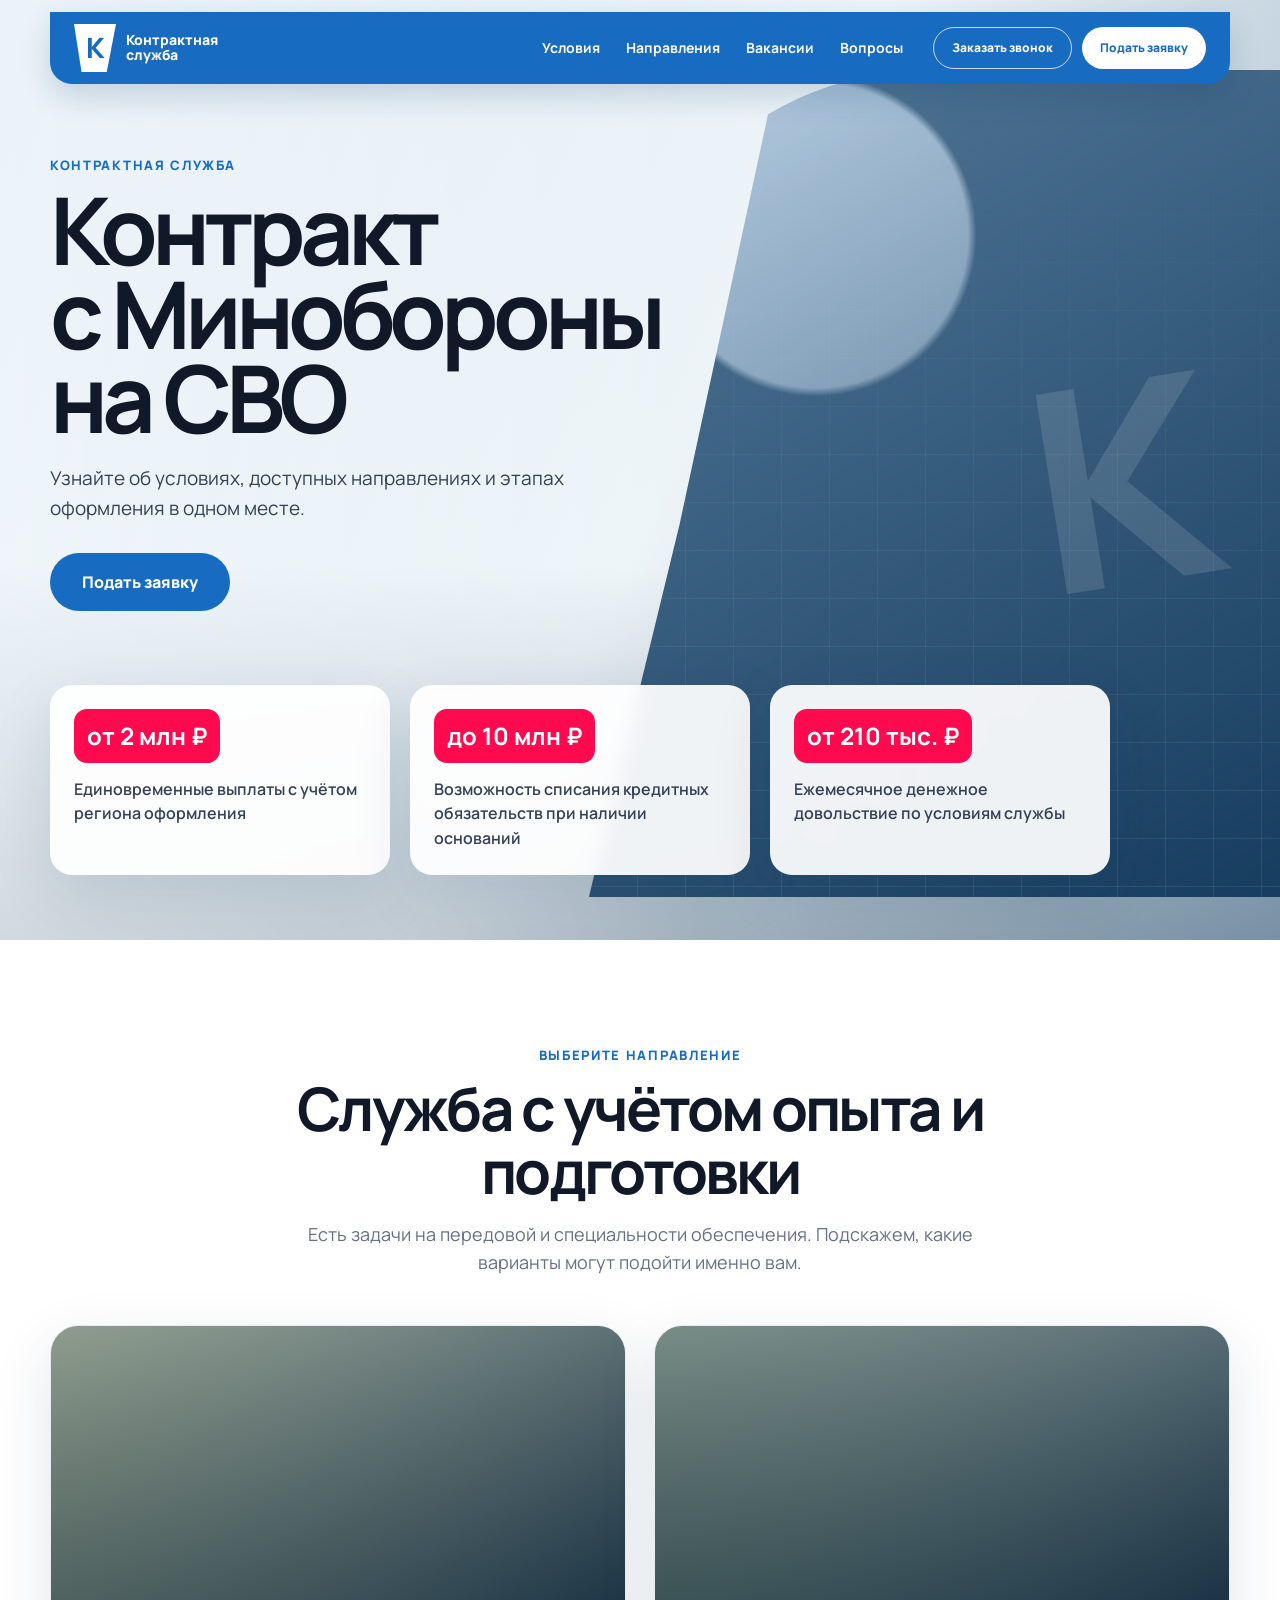
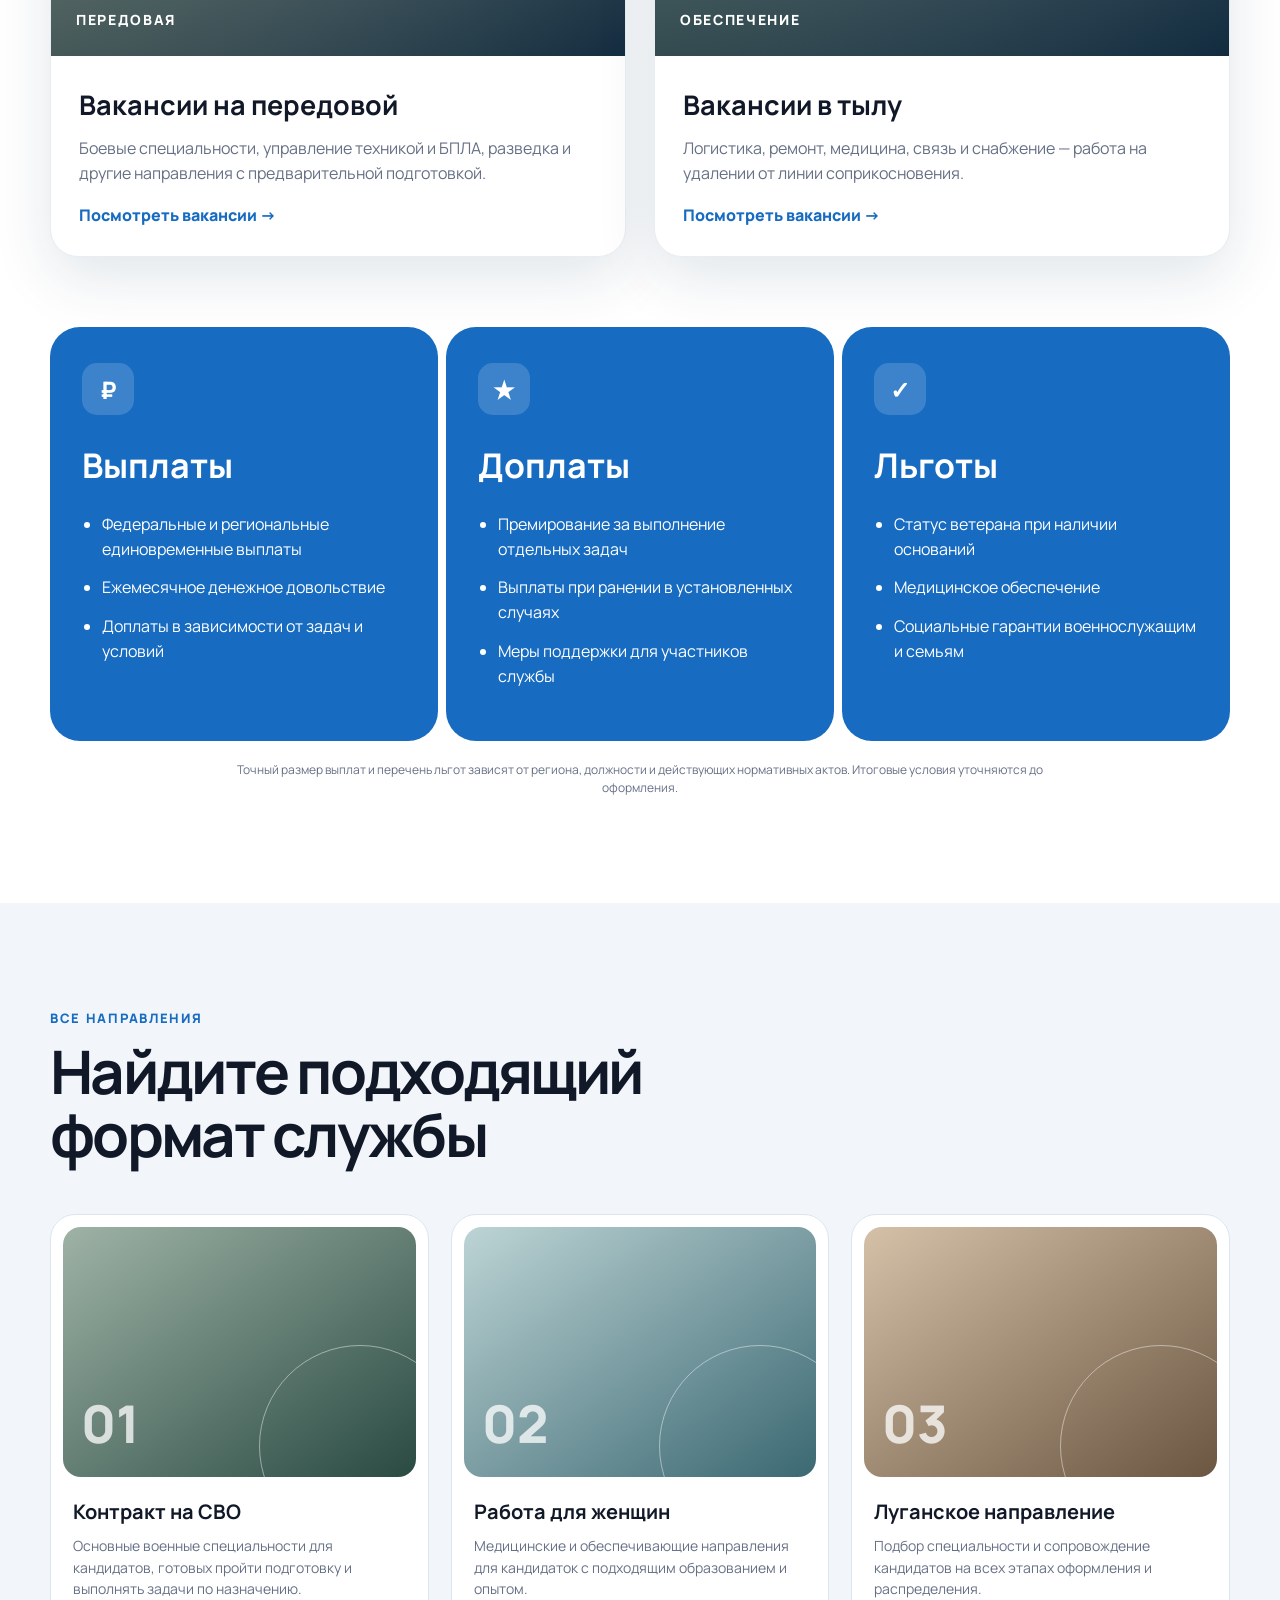
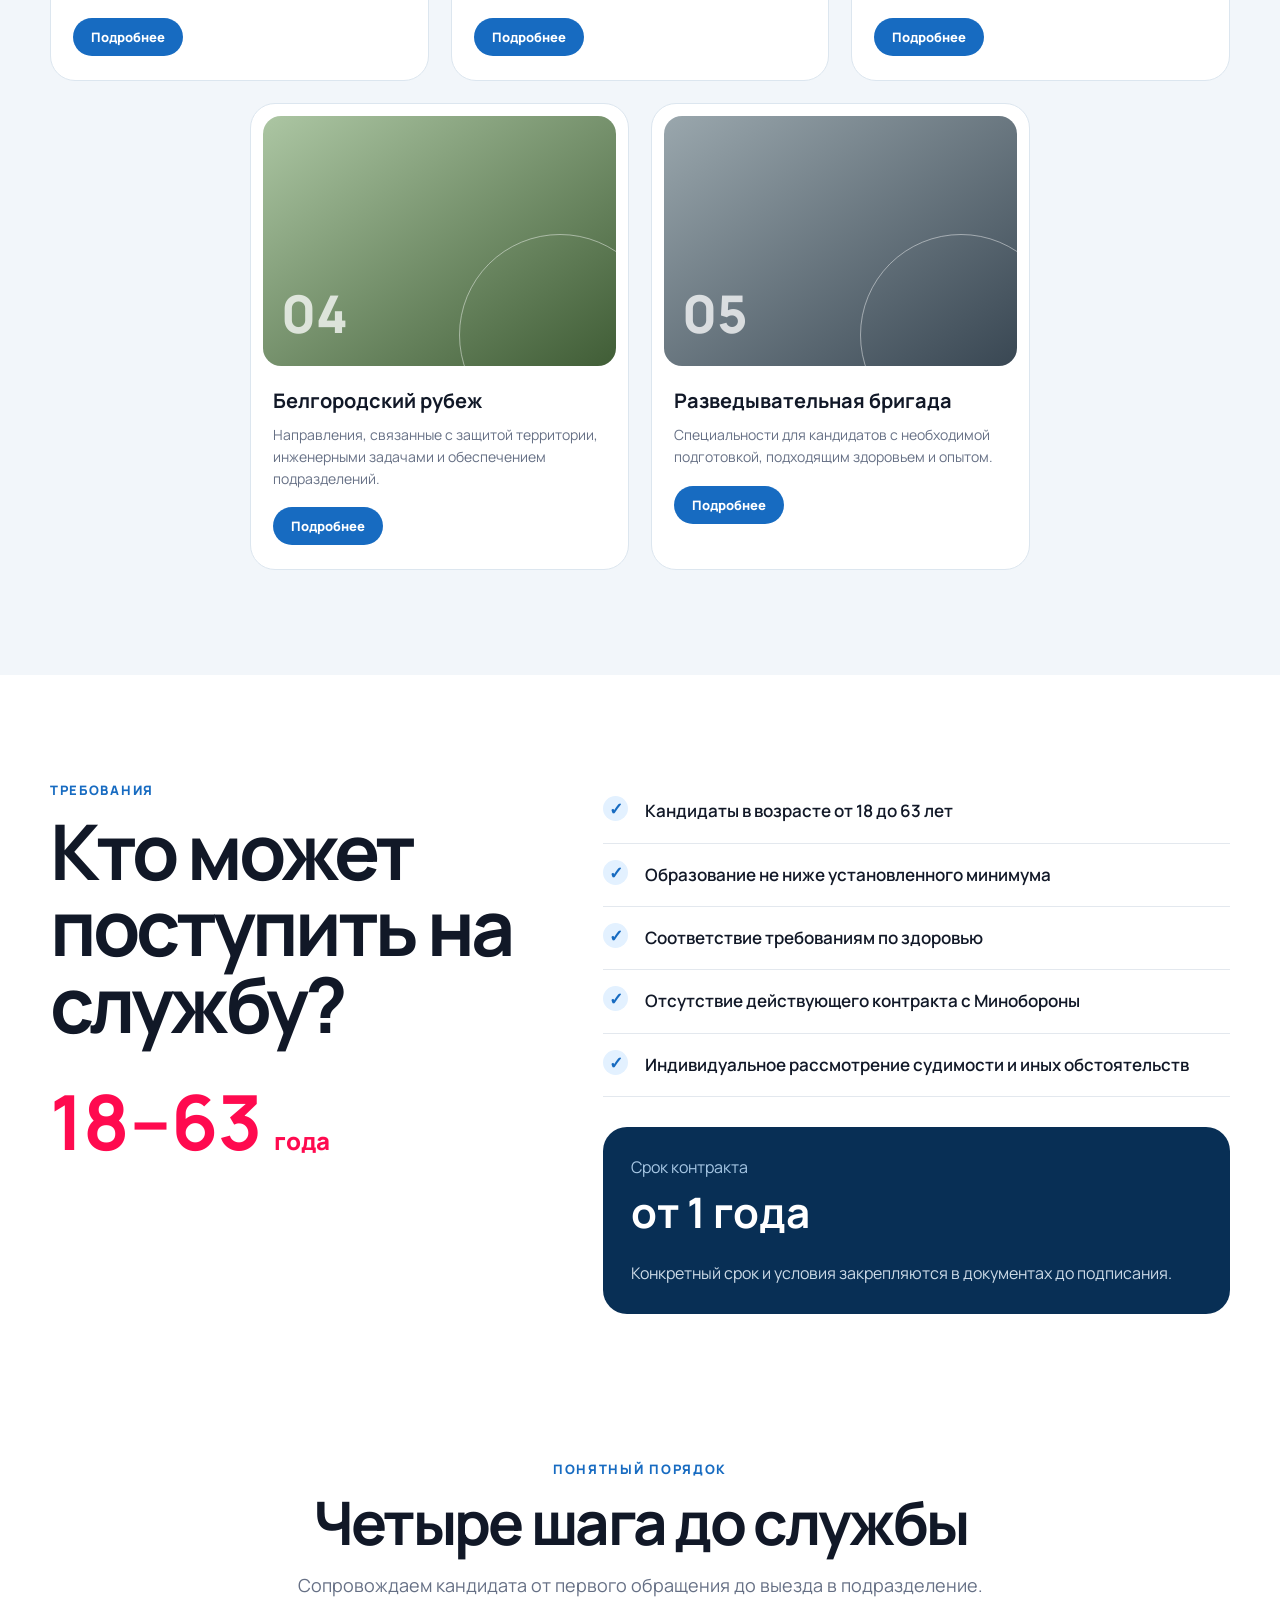
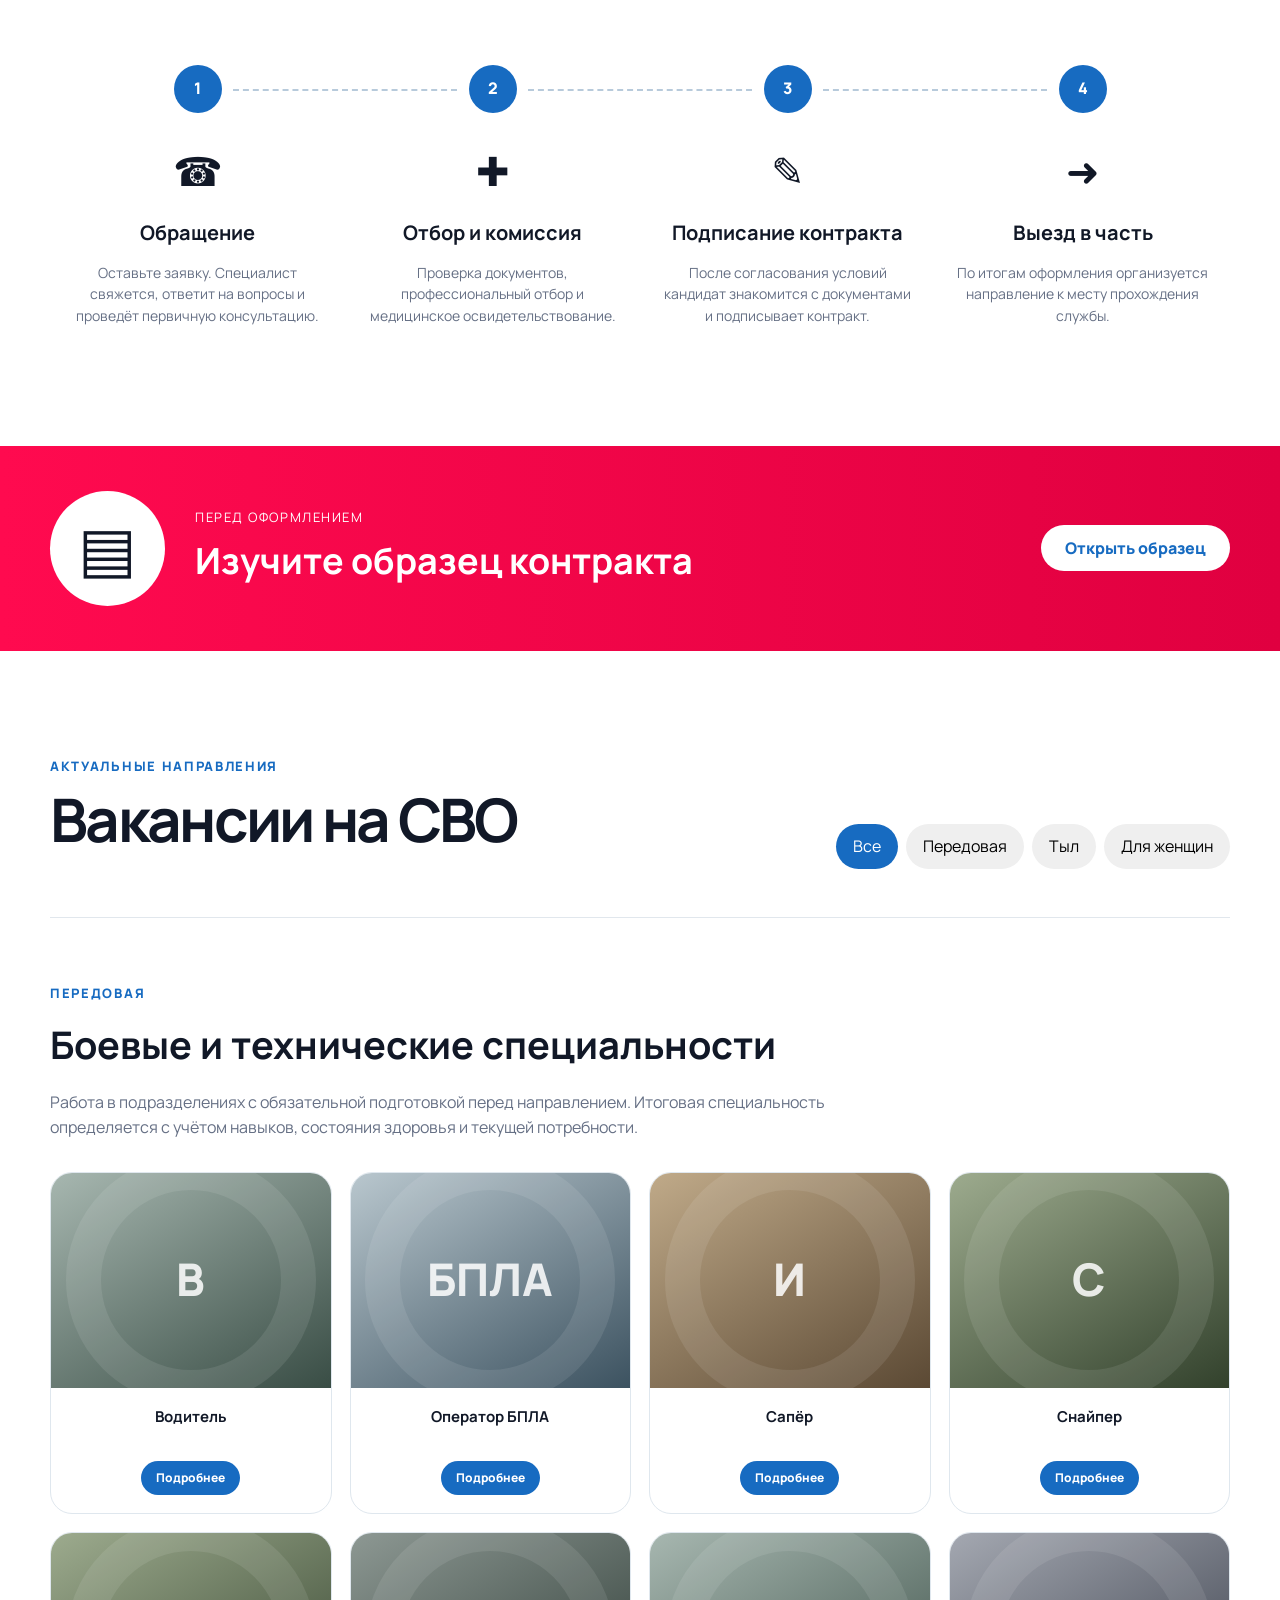
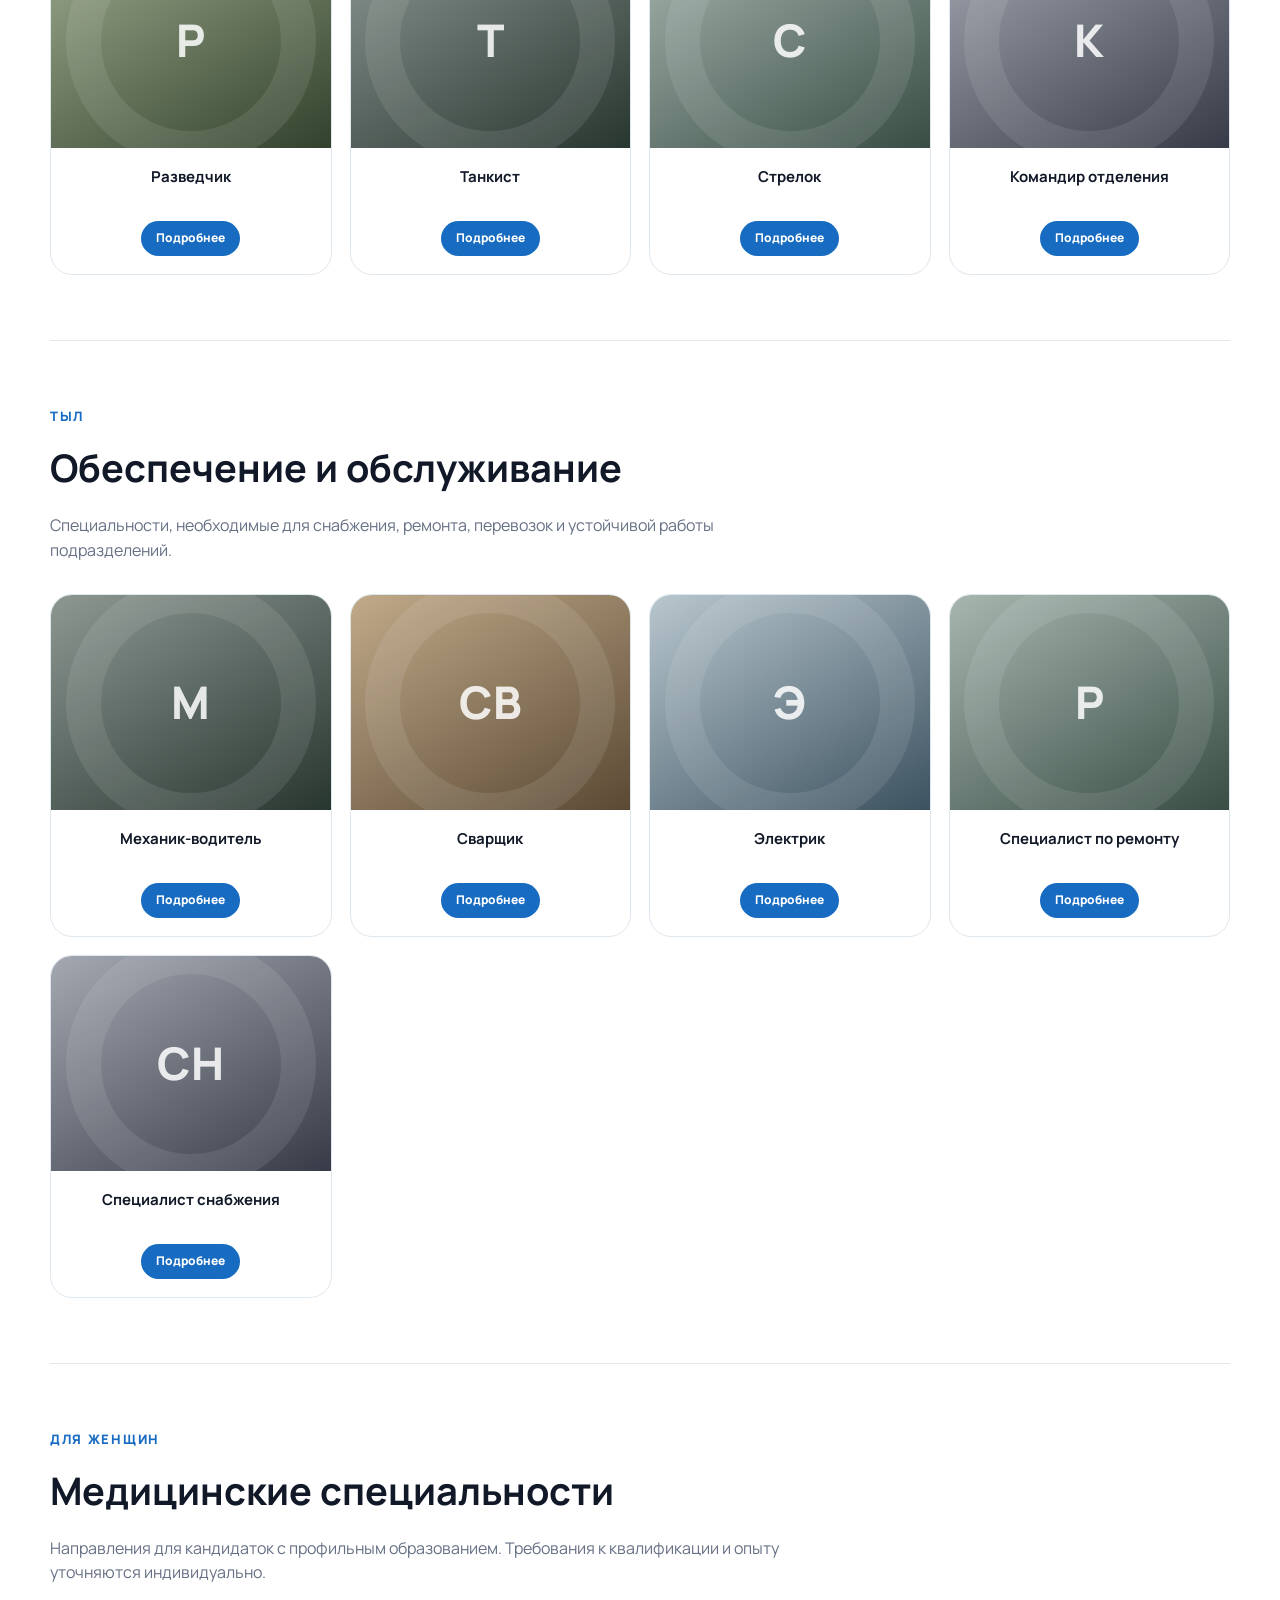
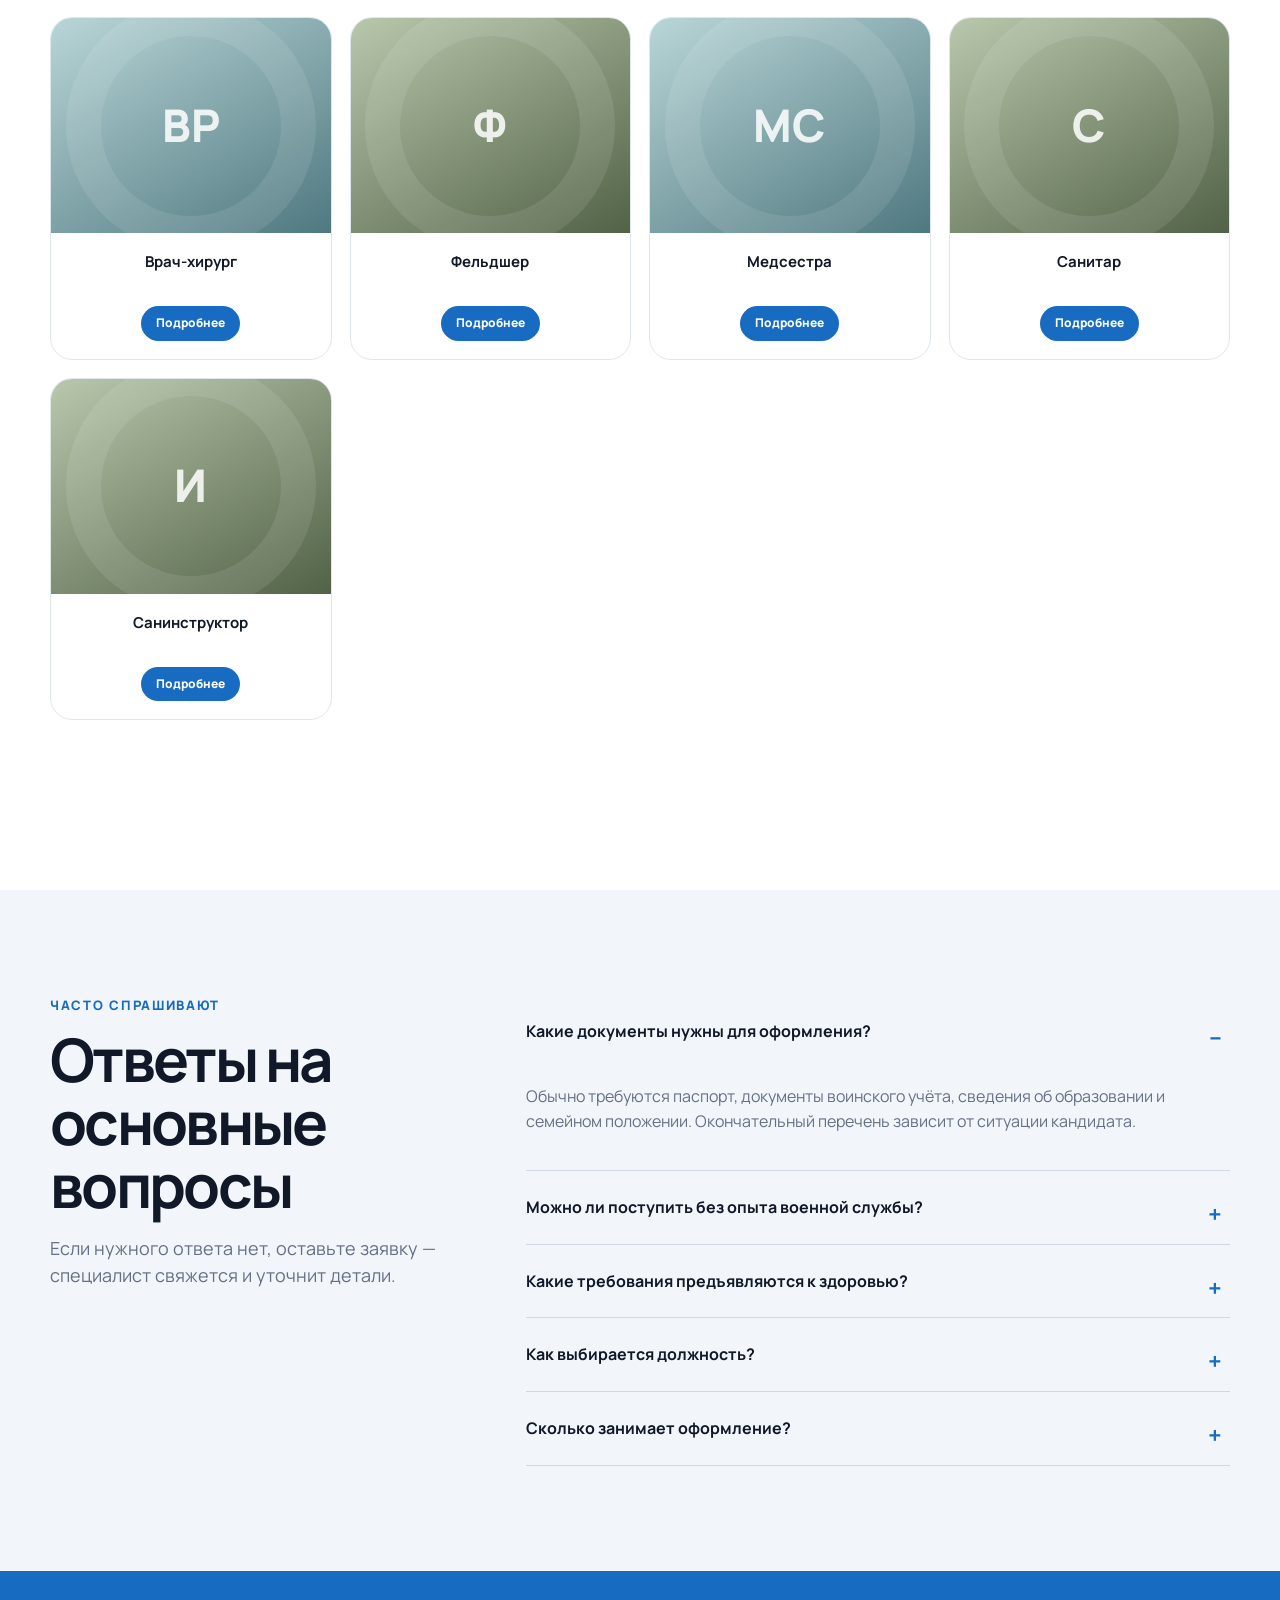
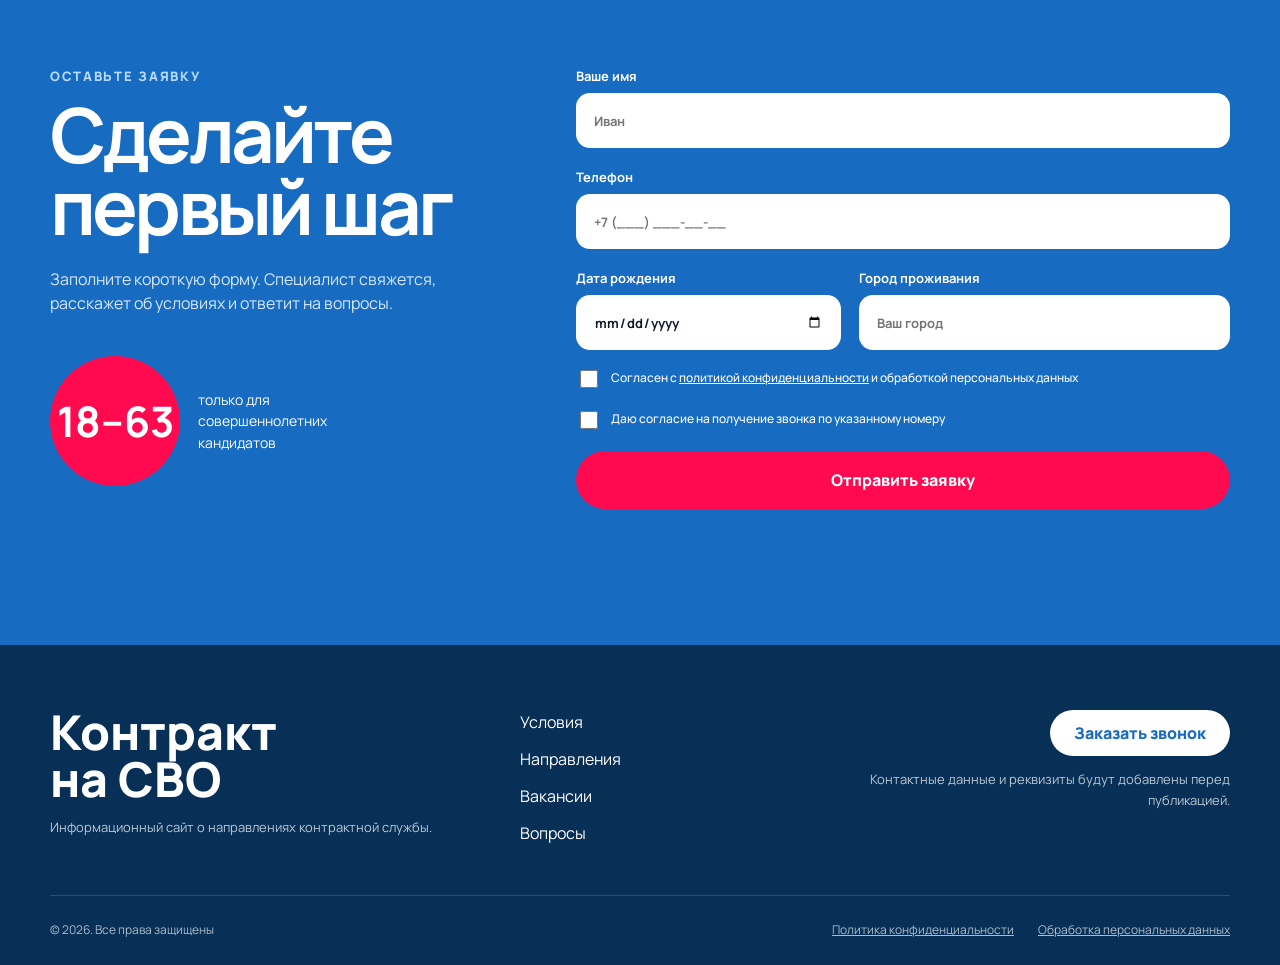
==== index.html @ 7dbfa714 "feat: build responsive contract service landing page" ====
<!doctype html>
<html lang="ru">
<head>
  <meta charset="UTF-8">
  <meta name="viewport" content="width=device-width, initial-scale=1.0">
  <meta name="description" content="Информация о контрактной службе: направления, вакансии, требования и порядок оформления.">
  <meta name="theme-color" content="#1668bd">
  <title>Контрактная служба — условия и вакансии</title>
  <link rel="stylesheet" href="assets/css/styles.css">
  <script src="assets/js/app.js" defer></script>
</head>
<body>
  <a class="skip-link" href="#main">Перейти к содержанию</a>

  <header class="site-header" id="top">
    <div class="container header-shell">
      <a class="brand" href="#top" aria-label="На главную">
        <span class="brand-mark">К</span>
        <span class="brand-name">Контрактная<br>служба</span>
      </a>

      <button class="menu-toggle" type="button" aria-label="Открыть меню" aria-expanded="false" aria-controls="main-nav">
        <span></span><span></span><span></span>
      </button>

      <nav class="main-nav" id="main-nav" aria-label="Основная навигация">
        <a href="#terms">Условия</a>
        <a href="#directions">Направления</a>
        <a href="#vacancies">Вакансии</a>
        <a href="#faq">Вопросы</a>
      </nav>

      <div class="header-actions">
        <button class="button button-outline" type="button" data-open-modal="callback">Заказать звонок</button>
        <a class="button button-light" href="#application">Подать заявку</a>
      </div>
    </div>
  </header>

  <main id="main">
    <section class="hero" aria-labelledby="hero-title">
      <div class="hero-art" aria-hidden="true">
        <div class="hero-grid"></div>
        <div class="hero-shield">К</div>
      </div>
      <div class="container hero-content">
        <div class="hero-copy">
          <p class="eyebrow">Контрактная служба</p>
          <h1 id="hero-title">Контракт<br>с Минобороны<br>на СВО</h1>
          <p class="hero-lead">Узнайте об условиях, доступных направлениях и этапах оформления в одном месте.</p>
          <a class="button button-primary button-large" href="#application">Подать заявку</a>
        </div>

        <div class="hero-benefits" aria-label="Основные условия">
          <article class="benefit-card">
            <strong>от 2 млн ₽</strong>
            <span>Единовременные выплаты с учётом региона оформления</span>
          </article>
          <article class="benefit-card">
            <strong>до 10 млн ₽</strong>
            <span>Возможность списания кредитных обязательств при наличии оснований</span>
          </article>
          <article class="benefit-card">
            <strong>от 210 тыс. ₽</strong>
            <span>Ежемесячное денежное довольствие по условиям службы</span>
          </article>
        </div>
      </div>
    </section>

    <section class="section intro-cards" aria-labelledby="service-title">
      <div class="container">
        <div class="section-heading centered">
          <p class="eyebrow">Выберите направление</p>
          <h2 id="service-title">Служба с учётом опыта и подготовки</h2>
          <p>Есть задачи на передовой и специальности обеспечения. Подскажем, какие варианты могут подойти именно вам.</p>
        </div>
        <div class="feature-grid">
          <article class="feature-card">
            <div class="media-placeholder media-front"><span>Передовая</span></div>
            <div class="feature-body">
              <h3>Вакансии на передовой</h3>
              <p>Боевые специальности, управление техникой и БПЛА, разведка и другие направления с предварительной подготовкой.</p>
              <a class="text-link" href="#frontline">Посмотреть вакансии <span>→</span></a>
            </div>
          </article>
          <article class="feature-card">
            <div class="media-placeholder media-rear"><span>Обеспечение</span></div>
            <div class="feature-body">
              <h3>Вакансии в тылу</h3>
              <p>Логистика, ремонт, медицина, связь и снабжение — работа на удалении от линии соприкосновения.</p>
              <a class="text-link" href="#rear">Посмотреть вакансии <span>→</span></a>
            </div>
          </article>
        </div>

        <div class="terms-grid" id="terms">
          <article><span class="term-icon">₽</span><h3>Выплаты</h3><ul><li>Федеральные и региональные единовременные выплаты</li><li>Ежемесячное денежное довольствие</li><li>Доплаты в зависимости от задач и условий</li></ul></article>
          <article><span class="term-icon">★</span><h3>Доплаты</h3><ul><li>Премирование за выполнение отдельных задач</li><li>Выплаты при ранении в установленных случаях</li><li>Меры поддержки для участников службы</li></ul></article>
          <article><span class="term-icon">✓</span><h3>Льготы</h3><ul><li>Статус ветерана при наличии оснований</li><li>Медицинское обеспечение</li><li>Социальные гарантии военнослужащим и семьям</li></ul></article>
        </div>
        <p class="legal-note">Точный размер выплат и перечень льгот зависят от региона, должности и действующих нормативных актов. Итоговые условия уточняются до оформления.</p>
      </div>
    </section>

    <section class="section section-soft" id="directions" aria-labelledby="directions-title">
      <div class="container">
        <div class="section-heading">
          <p class="eyebrow">Все направления</p>
          <h2 id="directions-title">Найдите подходящий формат службы</h2>
        </div>
        <div class="direction-grid">
          <article class="direction-card"><div class="direction-visual visual-contract"><span>01</span></div><h3>Контракт на СВО</h3><p>Основные военные специальности для кандидатов, готовых пройти подготовку и выполнять задачи по назначению.</p><a href="#frontline">Подробнее</a></article>
          <article class="direction-card"><div class="direction-visual visual-women"><span>02</span></div><h3>Работа для женщин</h3><p>Медицинские и обеспечивающие направления для кандидаток с подходящим образованием и опытом.</p><a href="#women">Подробнее</a></article>
          <article class="direction-card"><div class="direction-visual visual-region"><span>03</span></div><h3>Луганское направление</h3><p>Подбор специальности и сопровождение кандидатов на всех этапах оформления и распределения.</p><a href="#application">Подробнее</a></article>
          <article class="direction-card"><div class="direction-visual visual-border"><span>04</span></div><h3>Белгородский рубеж</h3><p>Направления, связанные с защитой территории, инженерными задачами и обеспечением подразделений.</p><a href="#application">Подробнее</a></article>
          <article class="direction-card"><div class="direction-visual visual-brigade"><span>05</span></div><h3>Разведывательная бригада</h3><p>Специальности для кандидатов с необходимой подготовкой, подходящим здоровьем и опытом.</p><a href="#application">Подробнее</a></article>
        </div>
      </div>
    </section>

    <section class="section eligibility" aria-labelledby="eligibility-title">
      <div class="container eligibility-grid">
        <div class="eligibility-title">
          <p class="eyebrow">Требования</p>
          <h2 id="eligibility-title">Кто может поступить на службу?</h2>
          <div class="age-badge"><strong>18–63</strong><span>года</span></div>
        </div>
        <div class="eligibility-copy">
          <ul class="check-list">
            <li>Кандидаты в возрасте от 18 до 63 лет</li>
            <li>Образование не ниже установленного минимума</li>
            <li>Соответствие требованиям по здоровью</li>
            <li>Отсутствие действующего контракта с Минобороны</li>
            <li>Индивидуальное рассмотрение судимости и иных обстоятельств</li>
          </ul>
          <div class="contract-term"><span>Срок контракта</span><strong>от 1 года</strong><p>Конкретный срок и условия закрепляются в документах до подписания.</p></div>
        </div>
      </div>
    </section>

    <section class="section process" aria-labelledby="process-title">
      <div class="container">
        <div class="section-heading centered">
          <p class="eyebrow">Понятный порядок</p>
          <h2 id="process-title">Четыре шага до службы</h2>
          <p>Сопровождаем кандидата от первого обращения до выезда в подразделение.</p>
        </div>
        <ol class="steps">
          <li><span class="step-number">1</span><div class="step-icon">☎</div><h3>Обращение</h3><p>Оставьте заявку. Специалист свяжется, ответит на вопросы и проведёт первичную консультацию.</p></li>
          <li><span class="step-number">2</span><div class="step-icon">✚</div><h3>Отбор и комиссия</h3><p>Проверка документов, профессиональный отбор и медицинское освидетельствование.</p></li>
          <li><span class="step-number">3</span><div class="step-icon">✎</div><h3>Подписание контракта</h3><p>После согласования условий кандидат знакомится с документами и подписывает контракт.</p></li>
          <li><span class="step-number">4</span><div class="step-icon">➜</div><h3>Выезд в часть</h3><p>По итогам оформления организуется направление к месту прохождения службы.</p></li>
        </ol>
      </div>
    </section>

    <section class="contract-sample" aria-label="Образец контракта">
      <div class="container contract-strip">
        <div class="document-icon" aria-hidden="true">▤</div>
        <div><span>Перед оформлением</span><h2>Изучите образец контракта</h2></div>
        <button class="button button-light" type="button" data-open-modal="document">Открыть образец</button>
      </div>
    </section>

    <section class="section vacancies" id="vacancies" aria-labelledby="vacancies-title">
      <div class="container">
        <div class="section-heading vacancies-heading">
          <div><p class="eyebrow">Актуальные направления</p><h2 id="vacancies-title">Вакансии на СВО</h2></div>
          <div class="vacancy-tabs" role="tablist" aria-label="Категории вакансий">
            <button class="active" type="button" role="tab" aria-selected="true" data-filter="all">Все</button>
            <button type="button" role="tab" aria-selected="false" data-filter="frontline">Передовая</button>
            <button type="button" role="tab" aria-selected="false" data-filter="rear">Тыл</button>
            <button type="button" role="tab" aria-selected="false" data-filter="women">Для женщин</button>
          </div>
        </div>

        <div class="vacancy-group" id="frontline">
          <div class="vacancy-group-copy"><p class="eyebrow">Передовая</p><h3>Боевые и технические специальности</h3><p>Работа в подразделениях с обязательной подготовкой перед направлением. Итоговая специальность определяется с учётом навыков, состояния здоровья и текущей потребности.</p></div>
          <div class="job-grid" data-category="frontline">
            <article class="job-card"><div class="job-image job-driver"><span>В</span></div><h4>Водитель</h4><button type="button" data-job="Водитель">Подробнее</button></article>
            <article class="job-card"><div class="job-image job-drone"><span>БПЛА</span></div><h4>Оператор БПЛА</h4><button type="button" data-job="Оператор БПЛА">Подробнее</button></article>
            <article class="job-card"><div class="job-image job-engineer"><span>И</span></div><h4>Сапёр</h4><button type="button" data-job="Сапёр">Подробнее</button></article>
            <article class="job-card"><div class="job-image job-sniper"><span>С</span></div><h4>Снайпер</h4><button type="button" data-job="Снайпер">Подробнее</button></article>
            <article class="job-card"><div class="job-image job-scout"><span>Р</span></div><h4>Разведчик</h4><button type="button" data-job="Разведчик">Подробнее</button></article>
            <article class="job-card"><div class="job-image job-tank"><span>Т</span></div><h4>Танкист</h4><button type="button" data-job="Танкист">Подробнее</button></article>
            <article class="job-card"><div class="job-image job-shooter"><span>С</span></div><h4>Стрелок</h4><button type="button" data-job="Стрелок">Подробнее</button></article>
            <article class="job-card"><div class="job-image job-command"><span>К</span></div><h4>Командир отделения</h4><button type="button" data-job="Командир отделения">Подробнее</button></article>
          </div>
        </div>

        <div class="vacancy-group" id="rear">
          <div class="vacancy-group-copy"><p class="eyebrow">Тыл</p><h3>Обеспечение и обслуживание</h3><p>Специальности, необходимые для снабжения, ремонта, перевозок и устойчивой работы подразделений.</p></div>
          <div class="job-grid" data-category="rear">
            <article class="job-card"><div class="job-image job-mechanic"><span>М</span></div><h4>Механик-водитель</h4><button type="button" data-job="Механик-водитель">Подробнее</button></article>
            <article class="job-card"><div class="job-image job-welder"><span>СВ</span></div><h4>Сварщик</h4><button type="button" data-job="Сварщик">Подробнее</button></article>
            <article class="job-card"><div class="job-image job-electric"><span>Э</span></div><h4>Электрик</h4><button type="button" data-job="Электрик">Подробнее</button></article>
            <article class="job-card"><div class="job-image job-repair"><span>Р</span></div><h4>Специалист по ремонту</h4><button type="button" data-job="Специалист по ремонту">Подробнее</button></article>
            <article class="job-card"><div class="job-image job-supply"><span>СН</span></div><h4>Специалист снабжения</h4><button type="button" data-job="Специалист снабжения">Подробнее</button></article>
          </div>
        </div>

        <div class="vacancy-group" id="women">
          <div class="vacancy-group-copy"><p class="eyebrow">Для женщин</p><h3>Медицинские специальности</h3><p>Направления для кандидаток с профильным образованием. Требования к квалификации и опыту уточняются индивидуально.</p></div>
          <div class="job-grid" data-category="women">
            <article class="job-card"><div class="job-image job-doctor"><span>ВР</span></div><h4>Врач-хирург</h4><button type="button" data-job="Врач-хирург">Подробнее</button></article>
            <article class="job-card"><div class="job-image job-paramedic"><span>Ф</span></div><h4>Фельдшер</h4><button type="button" data-job="Фельдшер">Подробнее</button></article>
            <article class="job-card"><div class="job-image job-nurse"><span>МС</span></div><h4>Медсестра</h4><button type="button" data-job="Медсестра">Подробнее</button></article>
            <article class="job-card"><div class="job-image job-orderly"><span>С</span></div><h4>Санитар</h4><button type="button" data-job="Санитар">Подробнее</button></article>
            <article class="job-card"><div class="job-image job-instructor"><span>И</span></div><h4>Санинструктор</h4><button type="button" data-job="Санинструктор">Подробнее</button></article>
          </div>
        </div>
      </div>
    </section>

    <section class="section section-soft faq" id="faq" aria-labelledby="faq-title">
      <div class="container faq-layout">
        <div class="section-heading"><p class="eyebrow">Часто спрашивают</p><h2 id="faq-title">Ответы на основные вопросы</h2><p>Если нужного ответа нет, оставьте заявку — специалист свяжется и уточнит детали.</p></div>
        <div class="accordion">
          <details open><summary>Какие документы нужны для оформления?</summary><div><p>Обычно требуются паспорт, документы воинского учёта, сведения об образовании и семейном положении. Окончательный перечень зависит от ситуации кандидата.</p></div></details>
          <details><summary>Можно ли поступить без опыта военной службы?</summary><div><p>Да, отсутствие предыдущего опыта само по себе не исключает оформление. Перед направлением предусмотрена необходимая подготовка.</p></div></details>
          <details><summary>Какие требования предъявляются к здоровью?</summary><div><p>Пригодность определяется медицинской комиссией. Решение принимается индивидуально с учётом выбранной специальности.</p></div></details>
          <details><summary>Как выбирается должность?</summary><div><p>Учитываются образование, гражданская профессия, опыт, результаты отбора и актуальная потребность подразделений.</p></div></details>
          <details><summary>Сколько занимает оформление?</summary><div><p>Срок зависит от готовности документов, прохождения комиссии и организационных процедур. Точный график сообщит сопровождающий специалист.</p></div></details>
        </div>
      </div>
    </section>

    <section class="application" id="application" aria-labelledby="application-title">
      <div class="container application-shell">
        <div class="application-copy">
          <p class="eyebrow light">Оставьте заявку</p>
          <h2 id="application-title">Сделайте первый шаг</h2>
          <p>Заполните короткую форму. Специалист свяжется, расскажет об условиях и ответит на вопросы.</p>
          <div class="application-age"><strong>18–63</strong><span>только для совершеннолетних кандидатов</span></div>
        </div>
        <form class="application-form" data-form-name="main-application" novalidate>
          <label>Ваше имя<input name="name" type="text" autocomplete="name" placeholder="Иван" required></label>
          <label>Телефон<input name="phone" type="tel" autocomplete="tel" inputmode="tel" placeholder="+7 (___) ___-__-__" required></label>
          <div class="form-row">
            <label>Дата рождения<input name="birthdate" type="date" required></label>
            <label>Город проживания<input name="city" type="text" autocomplete="address-level2" placeholder="Ваш город" required></label>
          </div>
          <label class="checkbox"><input name="privacy" type="checkbox" required><span>Согласен с <a href="pages/privacy.html">политикой конфиденциальности</a> и обработкой персональных данных</span></label>
          <label class="checkbox"><input name="consent" type="checkbox" required><span>Даю согласие на получение звонка по указанному номеру</span></label>
          <button class="button button-accent button-large" type="submit">Отправить заявку</button>
          <p class="form-status" role="status" aria-live="polite"></p>
        </form>
      </div>
    </section>
  </main>

  <footer class="site-footer">
    <div class="container footer-grid">
      <div><a class="footer-brand" href="#top">Контракт<br>на СВО</a><p>Информационный сайт о направлениях контрактной службы.</p></div>
      <nav aria-label="Навигация в подвале"><a href="#terms">Условия</a><a href="#directions">Направления</a><a href="#vacancies">Вакансии</a><a href="#faq">Вопросы</a></nav>
      <div class="footer-contact"><button class="button button-light" type="button" data-open-modal="callback">Заказать звонок</button><p>Контактные данные и реквизиты будут добавлены перед публикацией.</p></div>
    </div>
    <div class="container footer-bottom"><span>© <span data-current-year></span>. Все права защищены</span><a href="pages/privacy.html">Политика конфиденциальности</a><a href="pages/personal-data.html">Обработка персональных данных</a></div>
  </footer>

  <div class="modal" id="callback-modal" role="dialog" aria-modal="true" aria-labelledby="callback-title" hidden>
    <div class="modal-backdrop" data-close-modal></div>
    <div class="modal-card"><button class="modal-close" type="button" aria-label="Закрыть" data-close-modal>×</button><p class="eyebrow">Обратный звонок</p><h2 id="callback-title">Оставьте номер</h2><p>Специалист свяжется с вами и ответит на вопросы.</p><form data-form-name="callback" novalidate><label>Ваше имя<input name="name" type="text" autocomplete="name" required></label><label>Телефон<input name="phone" type="tel" autocomplete="tel" inputmode="tel" placeholder="+7 (___) ___-__-__" required></label><label class="checkbox"><input name="privacy" type="checkbox" required><span>Согласен на обработку персональных данных</span></label><button class="button button-primary" type="submit">Заказать звонок</button><p class="form-status" role="status" aria-live="polite"></p></form></div>
  </div>

  <div class="modal" id="document-modal" role="dialog" aria-modal="true" aria-labelledby="document-title" hidden>
    <div class="modal-backdrop" data-close-modal></div>
    <div class="modal-card"><button class="modal-close" type="button" aria-label="Закрыть" data-close-modal>×</button><p class="eyebrow">Документ</p><h2 id="document-title">Образец контракта</h2><p>Файл будет размещён после получения утверждённого образца. До публикации содержание документа необходимо проверить у ответственного специалиста.</p><button class="button button-primary" type="button" data-close-modal>Понятно</button></div>
  </div>

  <div class="modal" id="job-modal" role="dialog" aria-modal="true" aria-labelledby="job-title" hidden>
    <div class="modal-backdrop" data-close-modal></div>
    <div class="modal-card"><button class="modal-close" type="button" aria-label="Закрыть" data-close-modal>×</button><p class="eyebrow">Вакансия</p><h2 id="job-title">Специальность</h2><p>Требования, обязанности и доступность должности уточняются индивидуально после первичной консультации.</p><a class="button button-primary" href="#application" data-close-modal>Оставить заявку</a></div>
  </div>
</body>
</html>
---- assets/css/styles.css ----
@import url('https://fonts.googleapis.com/css2?family=Manrope:wght@400;500;600;700;800&display=swap');

:root{--blue:#176bc1;--blue-dark:#094a87;--navy:#082f55;--accent:#ff0a4f;--ink:#111827;--muted:#667085;--soft:#f2f6fa;--white:#fff;--radius:28px;--shadow:0 20px 60px rgba(9,47,85,.12);--container:1180px}
*{box-sizing:border-box}html{scroll-behavior:smooth;scroll-padding-top:100px}body{margin:0;font-family:"Manrope",Arial,sans-serif;color:var(--ink);background:#fff;line-height:1.55}body.modal-open{overflow:hidden}a{color:inherit}button,input{font:inherit}.container{width:min(var(--container),calc(100% - 40px));margin-inline:auto}.skip-link{position:fixed;left:16px;top:-80px;background:#fff;padding:12px 18px;z-index:1000;border-radius:12px}.skip-link:focus{top:16px}.eyebrow{margin:0 0 12px;color:var(--blue);font-size:13px;font-weight:800;letter-spacing:.13em;text-transform:uppercase}.eyebrow.light{color:#b8dcff}.section{padding:105px 0}.section-soft{background:var(--soft)}.section-heading{max-width:720px;margin-bottom:48px}.section-heading.centered{text-align:center;margin-inline:auto}.section-heading h2{font-size:clamp(34px,5vw,60px);line-height:1.05;letter-spacing:-.045em;margin:0 0 18px}.section-heading p:last-child{font-size:18px;color:var(--muted);margin-bottom:0}.button{display:inline-flex;align-items:center;justify-content:center;min-height:46px;padding:0 24px;border:0;border-radius:999px;font-weight:800;text-decoration:none;cursor:pointer;transition:.2s ease}.button:hover{transform:translateY(-2px)}.button-primary{background:var(--blue);color:#fff}.button-accent{background:var(--accent);color:#fff}.button-light{background:#fff;color:var(--blue)}.button-outline{color:#fff;border:1px solid rgba(255,255,255,.75);background:transparent}.button-large{min-height:58px;padding-inline:32px}
.site-header{position:fixed;top:0;left:0;width:100%;z-index:100;background:transparent;padding-top:12px}.header-shell{height:72px;background:var(--blue);border-radius:0 0 22px 22px;padding:0 24px;display:flex;align-items:center;gap:30px;box-shadow:0 12px 30px rgba(9,60,110,.18)}.brand{display:flex;align-items:center;gap:10px;color:#fff;text-decoration:none;flex:none}.brand-mark{width:42px;height:48px;display:grid;place-items:center;background:#fff;color:var(--blue);font-size:28px;font-weight:900;clip-path:polygon(0 0,100% 0,78% 100%,18% 100%)}.brand-name{font-size:14px;line-height:1.05;font-weight:800}.main-nav{display:flex;gap:26px;margin-left:auto}.main-nav a{color:#fff;text-decoration:none;font-size:14px;font-weight:700}.main-nav a:hover{text-decoration:underline;text-underline-offset:5px}.header-actions{display:flex;gap:10px}.header-actions .button{font-size:12px;min-height:42px;padding-inline:18px}.menu-toggle{display:none;background:none;border:0;padding:8px}.menu-toggle span{display:block;width:25px;height:2px;background:#fff;margin:5px}
.hero{position:relative;min-height:940px;padding:155px 0 65px;overflow:hidden;background:linear-gradient(115deg,#dce9f3 0%,#edf4f8 52%,#9fb6c7 100%)}.hero:after{content:"";position:absolute;inset:0;background:linear-gradient(90deg,rgba(255,255,255,.45),transparent 55%),linear-gradient(0deg,rgba(3,34,61,.25),transparent 40%);pointer-events:none}.hero-content{position:relative;z-index:2;height:720px;display:flex;flex-direction:column;justify-content:space-between}.hero-copy{max-width:690px}.hero h1{margin:0 0 25px;font-size:clamp(62px,7.3vw,108px);line-height:.9;letter-spacing:-.065em}.hero-lead{max-width:560px;font-size:19px;margin:0 0 30px;color:#334155}.hero-art{position:absolute;z-index:1;right:-5%;top:70px;width:59%;height:88%;border-radius:45% 0 0 0;background:linear-gradient(150deg,rgba(23,107,193,.15),rgba(8,47,85,.85)),radial-gradient(circle at 30% 20%,#d8e5ee 0 18%,transparent 19%),#607d91;clip-path:polygon(25% 0,100% 0,100% 100%,0 100%,12% 55%)}.hero-grid{position:absolute;inset:0;background-image:linear-gradient(rgba(255,255,255,.09) 1px,transparent 1px),linear-gradient(90deg,rgba(255,255,255,.09) 1px,transparent 1px);background-size:48px 48px;mask-image:linear-gradient(to bottom,transparent,#000)}.hero-shield{position:absolute;right:17%;top:23%;font-size:280px;font-weight:900;color:rgba(255,255,255,.12);transform:rotate(-9deg)}.hero-benefits{display:grid;grid-template-columns:repeat(3,1fr);gap:20px;max-width:1060px}.benefit-card{padding:24px;border-radius:22px;background:rgba(255,255,255,.93);box-shadow:var(--shadow);backdrop-filter:blur(8px)}.benefit-card strong{display:table;background:var(--accent);color:#fff;border-radius:13px;padding:8px 13px;margin-bottom:14px;font-size:24px}.benefit-card span{font-weight:600;color:#344054}
.feature-grid{display:grid;grid-template-columns:1fr 1fr;gap:28px}.feature-card{overflow:hidden;border-radius:var(--radius);background:#fff;box-shadow:var(--shadow);border:1px solid #e7edf2}.media-placeholder{height:330px;display:flex;align-items:flex-end;padding:25px;background-size:cover;color:#fff;font-size:14px;font-weight:800;letter-spacing:.12em;text-transform:uppercase}.media-front{background:linear-gradient(145deg,rgba(4,30,53,.1),rgba(4,30,53,.9)),linear-gradient(35deg,#7e8b77,#c7d2c0)}.media-rear{background:linear-gradient(145deg,rgba(4,30,53,.1),rgba(4,30,53,.9)),linear-gradient(35deg,#5c7167,#b9c9bf)}.feature-body{padding:28px}.feature-body h3{font-size:27px;margin:0 0 10px}.feature-body p{color:var(--muted);margin:0 0 18px}.text-link{color:var(--blue);font-weight:800;text-decoration:none}.terms-grid{display:grid;grid-template-columns:repeat(3,1fr);gap:8px;margin-top:70px}.terms-grid article{min-height:390px;padding:36px 32px;background:var(--blue);color:#fff;border-radius:30px}.term-icon{display:grid;place-items:center;width:52px;height:52px;border-radius:15px;background:rgba(255,255,255,.16);font-size:24px;font-weight:800}.terms-grid h3{font-size:34px;margin:24px 0 20px}.terms-grid ul{padding-left:20px}.terms-grid li{margin:14px 0}.legal-note{font-size:12px;color:var(--muted);max-width:850px;margin:20px auto 0;text-align:center}
.direction-grid{display:grid;grid-template-columns:repeat(6,1fr);gap:22px}.direction-card{grid-column:span 2;background:#fff;border-radius:25px;padding:12px 12px 24px;border:1px solid #dce6ef}.direction-card:nth-child(4){grid-column:2/span 2}.direction-visual{height:250px;border-radius:18px;position:relative;overflow:hidden;background:linear-gradient(145deg,#9fb3a6,#294a42)}.direction-visual:after{content:"";position:absolute;width:200px;height:200px;border:1px solid rgba(255,255,255,.45);border-radius:50%;right:-45px;bottom:-70px}.direction-visual span{position:absolute;left:18px;bottom:12px;color:rgba(255,255,255,.75);font-size:52px;font-weight:800}.visual-women{background:linear-gradient(145deg,#bdd4d5,#3b6872)}.visual-region{background:linear-gradient(145deg,#d4c1a8,#6b5641)}.visual-border{background:linear-gradient(145deg,#acc6a3,#405d36)}.visual-brigade{background:linear-gradient(145deg,#9aa7ad,#394753)}.direction-card h3{font-size:20px;margin:19px 10px 8px}.direction-card p{color:var(--muted);font-size:14px;margin:0 10px 18px}.direction-card a{display:inline-flex;margin-left:10px;background:var(--blue);color:#fff;border-radius:99px;padding:9px 18px;text-decoration:none;font-size:13px;font-weight:800}
.eligibility-grid{display:grid;grid-template-columns:.85fr 1.15fr;gap:90px}.eligibility-title h2{font-size:clamp(44px,6vw,78px);line-height:1;letter-spacing:-.05em;margin:0 0 40px}.age-badge{display:flex;align-items:baseline;gap:12px;color:var(--accent)}.age-badge strong{font-size:76px;line-height:1}.age-badge span{font-size:24px;font-weight:800}.check-list{list-style:none;padding:0;margin:0}.check-list li{position:relative;padding:18px 0 18px 42px;border-bottom:1px solid #e3e8ee;font-size:17px;font-weight:600}.check-list li:before{content:"✓";position:absolute;left:0;top:16px;width:25px;height:25px;display:grid;place-items:center;border-radius:50%;background:#e3f1ff;color:var(--blue)}.contract-term{background:var(--navy);color:#fff;margin-top:30px;padding:28px;border-radius:24px}.contract-term span{display:block;color:#a7c7e4}.contract-term strong{display:block;font-size:42px}.contract-term p{margin-bottom:0;color:#ccdae7}
.process{padding-top:40px}.steps{counter-reset:steps;display:grid;grid-template-columns:repeat(4,1fr);gap:0;list-style:none;padding:0;margin:65px 0 0}.steps li{position:relative;text-align:center;padding:0 22px}.steps li:not(:last-child):after{content:"";position:absolute;left:62%;top:24px;width:76%;border-top:2px dashed #b7cadb}.step-number{position:absolute;z-index:2;top:0;left:50%;transform:translateX(-50%);width:48px;height:48px;border-radius:50%;display:grid;place-items:center;background:var(--blue);color:#fff;font-weight:800}.step-icon{font-size:40px;margin:75px 0 15px}.steps h3{font-size:20px;margin:0 0 10px}.steps p{font-size:14px;color:var(--muted)}
.contract-sample{padding:45px 0;background:linear-gradient(90deg,var(--accent),#e00040)}.contract-strip{display:grid;grid-template-columns:auto 1fr auto;align-items:center;gap:30px;color:#fff}.document-icon{width:115px;height:115px;display:grid;place-items:center;border-radius:50%;background:#fff;color:var(--ink);font-size:62px}.contract-strip span{font-size:13px;text-transform:uppercase;letter-spacing:.12em}.contract-strip h2{font-size:36px;margin:4px 0}
.vacancies-heading{max-width:none;display:flex;justify-content:space-between;align-items:end}.vacancy-tabs{display:flex;gap:8px;flex-wrap:wrap}.vacancy-tabs button{border:0;border-radius:99px;padding:10px 17px;cursor:pointer}.vacancy-tabs button.active{background:var(--blue);color:#fff}.vacancy-group{padding:65px 0;border-top:1px solid #e1e7ed}.vacancy-group-copy{max-width:780px;margin-bottom:32px}.vacancy-group-copy h3{font-size:38px;margin:0 0 12px}.vacancy-group-copy p:last-child{color:var(--muted)}.job-grid{display:grid;grid-template-columns:repeat(4,1fr);gap:18px}.job-card{border:1px solid #dfe7ee;border-radius:22px;overflow:hidden;background:#fff;padding-bottom:18px;text-align:center}.job-image{height:215px;display:grid;place-items:center;background:linear-gradient(150deg,#a7b7b0,#394d45);position:relative;overflow:hidden}.job-image:after{content:"";position:absolute;width:180px;height:180px;border:35px solid rgba(255,255,255,.09);border-radius:50%}.job-image span{position:relative;z-index:2;color:rgba(255,255,255,.85);font-size:45px;font-weight:800}.job-drone,.job-electric{background:linear-gradient(150deg,#b9c7ce,#3c5260)}.job-engineer,.job-welder{background:linear-gradient(150deg,#c0aa89,#5b4934)}.job-sniper,.job-scout{background:linear-gradient(150deg,#9dab8e,#32412c)}.job-tank,.job-mechanic{background:linear-gradient(150deg,#8d9893,#283630)}.job-command,.job-supply{background:linear-gradient(150deg,#a4a8b1,#363b47)}.job-doctor,.job-nurse{background:linear-gradient(150deg,#b9d6d7,#4f7880)}.job-paramedic,.job-orderly,.job-instructor{background:linear-gradient(150deg,#b9c8ad,#526247)}.job-card h4{min-height:48px;margin:17px 10px 8px;font-size:15px}.job-card button{border:0;border-radius:99px;background:var(--blue);color:#fff;font-size:12px;font-weight:800;padding:8px 15px;cursor:pointer}.job-card[hidden],.vacancy-group[hidden]{display:none}
.faq-layout{display:grid;grid-template-columns:.72fr 1.28fr;gap:80px}.accordion details{border-bottom:1px solid #cfd9e2}.accordion summary{position:relative;list-style:none;padding:24px 45px 24px 0;font-weight:700;cursor:pointer}.accordion summary::-webkit-details-marker{display:none}.accordion summary:after{content:"+";position:absolute;right:8px;font-size:24px;color:var(--blue)}.accordion details[open] summary:after{content:"−"}.accordion details div{color:var(--muted);padding:0 50px 20px 0}
.application{background:var(--blue);color:#fff;padding:95px 0}.application-shell{display:grid;grid-template-columns:.8fr 1.2fr;gap:90px}.application-copy h2{font-size:clamp(45px,6vw,76px);line-height:.95;letter-spacing:-.05em;margin:0 0 24px}.application-copy>p{color:#d6e9fa}.application-age{margin-top:40px;display:flex;align-items:center;gap:18px}.application-age strong{font-size:42px;color:#fff;background:var(--accent);border-radius:50%;width:130px;height:130px;display:grid;place-items:center}.application-age span{max-width:170px;font-size:14px}.application-form,.modal form{display:grid;gap:19px}.application-form label,.modal form>label{display:grid;gap:7px;font-size:13px;font-weight:700}.application-form input,.modal input{width:100%;height:55px;border:2px solid transparent;border-radius:14px;padding:0 16px;background:#fff;color:var(--ink);outline:none}.application-form input:focus,.modal input:focus{border-color:#8ac4ff;box-shadow:0 0 0 4px rgba(255,255,255,.15)}.form-row{display:grid;grid-template-columns:1fr 1.4fr;gap:18px}.checkbox{display:flex!important;grid-template-columns:none!important;align-items:flex-start;gap:10px!important;font-size:12px!important;font-weight:500!important}.checkbox input{width:18px!important;height:18px!important;flex:none;margin-top:1px}.form-status{min-height:22px;margin:0;font-size:13px}.form-status.error{color:#ffe0e8}.form-status.success{color:#dfffe9}
.site-footer{background:var(--navy);color:#fff;padding:65px 0 25px}.footer-grid{display:grid;grid-template-columns:1fr .6fr 1fr;gap:70px}.footer-brand{font-size:48px;font-weight:800;line-height:.9;text-decoration:none}.footer-grid p{color:#b8c8d6;font-size:13px}.footer-grid nav{display:grid;align-content:start;gap:12px}.footer-grid nav a{text-decoration:none}.footer-contact{text-align:right}.footer-bottom{display:flex;gap:24px;flex-wrap:wrap;padding-top:25px;margin-top:45px;border-top:1px solid rgba(255,255,255,.15);font-size:12px;color:#a9bdce}.footer-bottom span{margin-right:auto}
.modal[hidden]{display:none}.modal{position:fixed;inset:0;z-index:500;display:grid;place-items:center;padding:20px}.modal-backdrop{position:absolute;inset:0;background:rgba(4,22,38,.74);backdrop-filter:blur(5px)}.modal-card{position:relative;width:min(520px,100%);max-height:90vh;overflow:auto;border-radius:27px;background:#fff;padding:40px;box-shadow:0 30px 100px rgba(0,0,0,.35)}.modal-card h2{font-size:35px;margin:0 0 10px}.modal-card>p:not(.eyebrow){color:var(--muted)}.modal-close{position:absolute;right:18px;top:14px;border:0;background:none;font-size:32px;cursor:pointer}.modal .checkbox{color:var(--muted)}
.legal-page{background:var(--soft);min-height:100vh}.legal-header{padding:25px 0}.legal-header a{color:var(--blue);font-weight:800;text-decoration:none}.legal-content{background:#fff;border-radius:25px;padding:55px;margin-bottom:70px;box-shadow:var(--shadow)}.legal-content h1{font-size:45px;line-height:1.05}.legal-content h2{margin-top:35px}.legal-content p,.legal-content li{color:#475467}
@media(max-width:1000px){.header-actions .button-outline{display:none}.main-nav{gap:18px}.hero{min-height:920px}.hero-art{width:70%;opacity:.7}.direction-grid{grid-template-columns:repeat(2,1fr)}.direction-card,.direction-card:nth-child(4){grid-column:auto}.direction-card:last-child{grid-column:1/-1;width:calc(50% - 11px)}.steps{grid-template-columns:1fr 1fr;gap:45px 0}.steps li:nth-child(2):after{display:none}.job-grid{grid-template-columns:repeat(3,1fr)}.faq-layout,.application-shell{gap:45px}.footer-grid{gap:35px}}
@media(max-width:760px){html{scroll-padding-top:80px}.container{width:min(100% - 28px,var(--container))}.section{padding:72px 0}.section-heading{margin-bottom:34px}.section-heading h2{font-size:38px}.site-header{padding:0}.header-shell{width:100%;height:66px;border-radius:0;padding-inline:15px}.brand-mark{width:35px;height:40px;font-size:22px}.brand-name{font-size:12px}.menu-toggle{display:block;margin-left:auto}.main-nav{display:none;position:absolute;left:0;right:0;top:65px;background:var(--blue);padding:14px 20px 24px;flex-direction:column;border-radius:0 0 20px 20px}.main-nav.open{display:flex}.main-nav a{font-size:17px;padding:7px}.header-actions{display:none}.hero{padding-top:105px;min-height:980px}.hero-content{height:auto}.hero h1{font-size:54px}.hero-lead{font-size:16px}.hero-art{right:-42%;top:260px;width:125%;height:720px;opacity:.7}.hero-benefits{grid-template-columns:1fr;margin-top:270px;gap:10px}.benefit-card{padding:16px 18px;display:grid;grid-template-columns:auto 1fr;align-items:center;gap:12px}.benefit-card strong{margin:0;font-size:17px}.benefit-card span{font-size:13px}.feature-grid,.terms-grid,.eligibility-grid,.faq-layout,.application-shell,.footer-grid{grid-template-columns:1fr}.media-placeholder{height:240px}.terms-grid{margin-top:40px}.terms-grid article{min-height:auto;padding:28px}.direction-grid{grid-template-columns:1fr}.direction-card:last-child{grid-column:auto;width:auto}.direction-visual{height:220px}.eligibility-grid{gap:35px}.eligibility-title h2{font-size:48px}.age-badge strong{font-size:58px}.steps{grid-template-columns:1fr}.steps li{padding:0 10px 35px 85px;text-align:left}.steps li:not(:last-child):after{left:24px;top:45px;width:0;height:calc(100% - 40px);border-top:0;border-left:2px dashed #b7cadb}.step-number{left:24px;transform:translateX(0)}.step-icon{margin:0 0 10px;font-size:31px}.contract-strip{grid-template-columns:auto 1fr}.contract-strip .button{grid-column:1/-1}.document-icon{width:75px;height:75px;font-size:38px}.contract-strip h2{font-size:25px}.vacancies-heading{display:block}.vacancy-tabs{margin-top:24px}.vacancy-group{padding:45px 0}.vacancy-group-copy h3{font-size:30px}.job-grid{grid-template-columns:1fr 1fr;gap:10px}.job-image{height:160px}.job-card h4{font-size:12px}.application-shell{gap:45px}.application-age strong{width:100px;height:100px;font-size:30px}.form-row{grid-template-columns:1fr}.footer-contact{text-align:left}.footer-bottom span{width:100%}.modal-card{padding:32px 22px}.legal-content{padding:28px 20px}.legal-content h1{font-size:34px}}
@media(max-width:390px){.hero h1{font-size:46px}.hero-benefits{margin-top:250px}.benefit-card{grid-template-columns:1fr}.job-image{height:145px}.vacancy-tabs button{font-size:12px;padding:8px 11px}}
@media(prefers-reduced-motion:reduce){html{scroll-behavior:auto}*,*:before,*:after{transition:none!important}}

/* Mobile width guards: grid items must be allowed to shrink inside the viewport. */
html,body{max-width:100%;overflow-x:hidden}.container,.hero-copy,.hero-benefits,.benefit-card,.benefit-card span{min-width:0}.hero-benefits{grid-template-columns:repeat(3,minmax(0,1fr))}
@media(max-width:760px){.container{width:calc(100% - 28px);max-width:100%}.header-shell{width:100%;max-width:none}.menu-toggle{flex:none}.hero-copy{width:100%}.hero h1{overflow-wrap:anywhere}.hero-benefits{width:100%;grid-template-columns:minmax(0,1fr)}.benefit-card{width:100%;grid-template-columns:auto minmax(0,1fr)}.benefit-card strong{white-space:nowrap}.benefit-card span{overflow-wrap:anywhere}.feature-grid,.terms-grid,.eligibility-grid,.faq-layout,.application-shell,.footer-grid,.direction-grid,.form-row{grid-template-columns:minmax(0,1fr)}.job-grid{grid-template-columns:repeat(2,minmax(0,1fr))}.contract-strip{grid-template-columns:auto minmax(0,1fr)}}
@media(max-width:760px){.menu-toggle{position:absolute;right:15px;top:13px;z-index:2}.hero-content,.hero-copy,.hero-benefits,.benefit-card{width:calc(100vw - 28px)!important;max-width:calc(100vw - 28px)!important}.hero-lead{width:100%;max-width:100%;overflow-wrap:anywhere}.benefit-card{overflow:hidden}.benefit-card span{white-space:normal;word-break:break-word}}
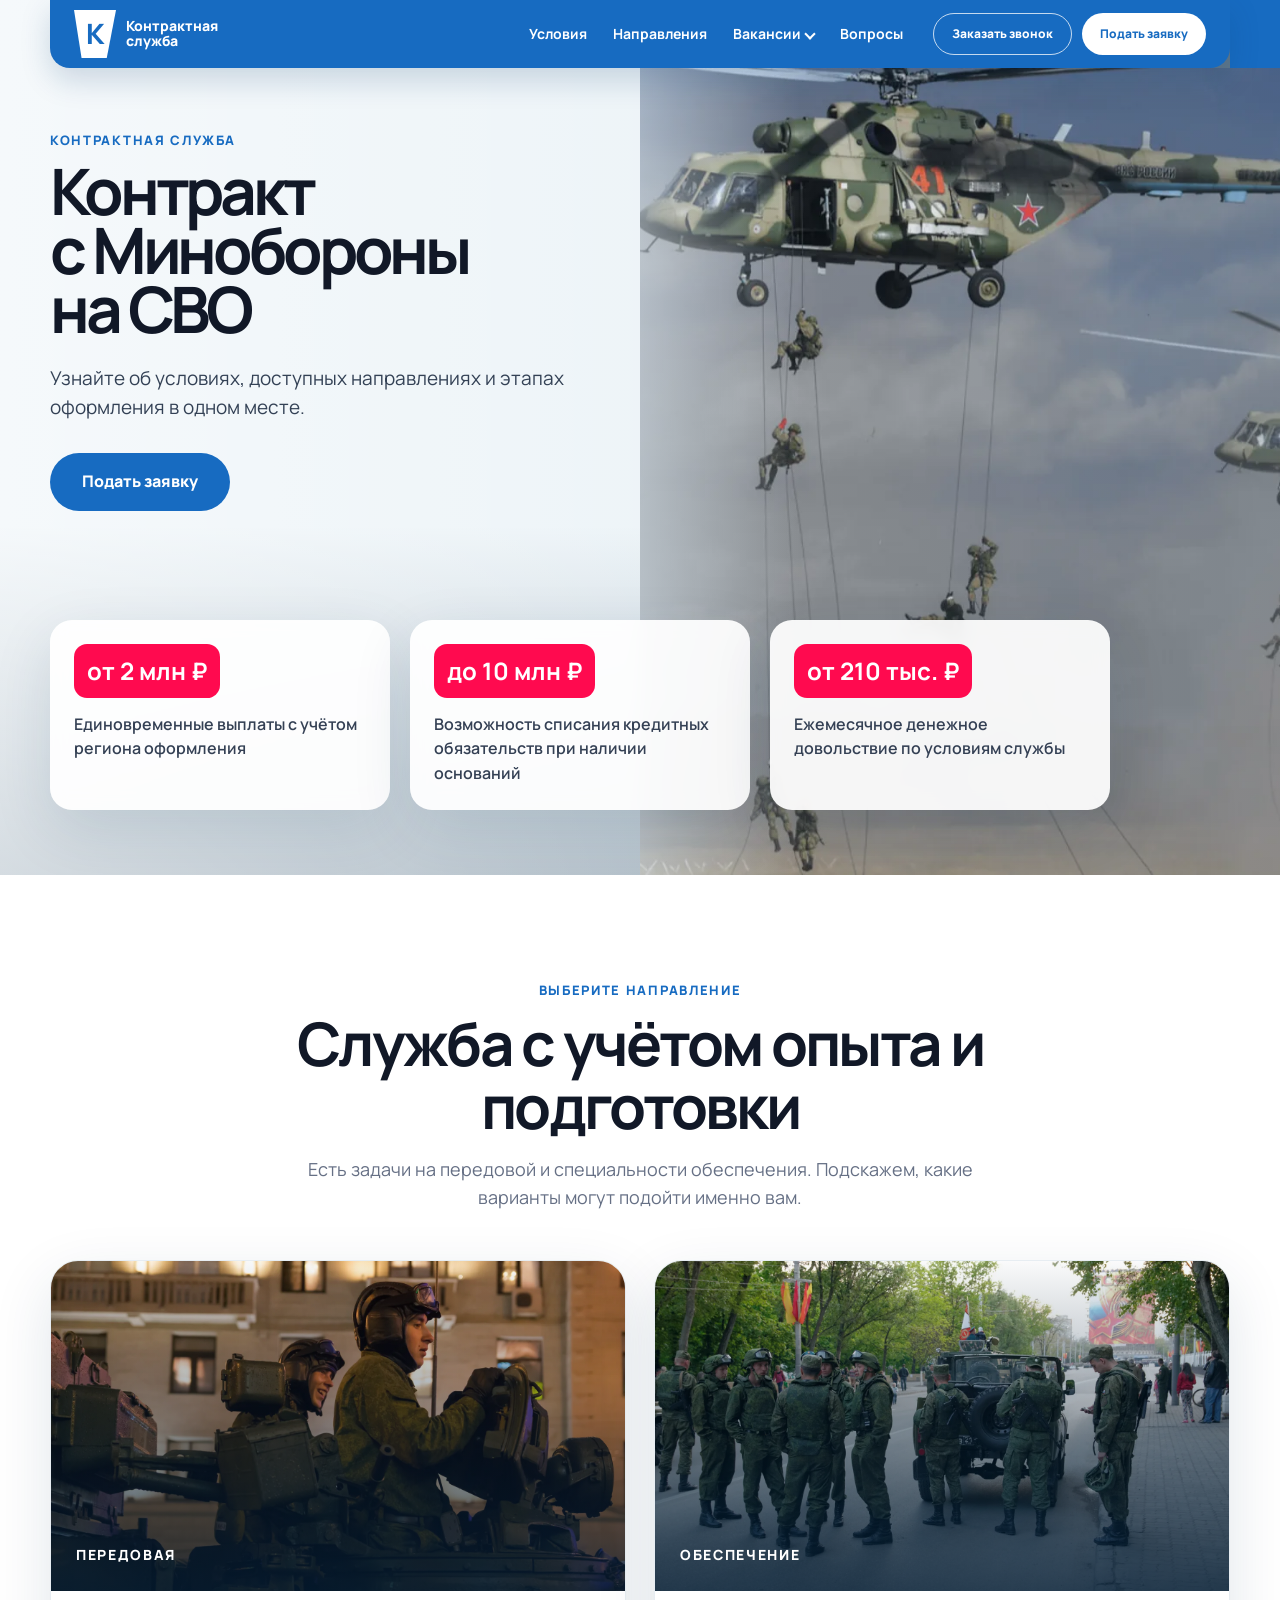
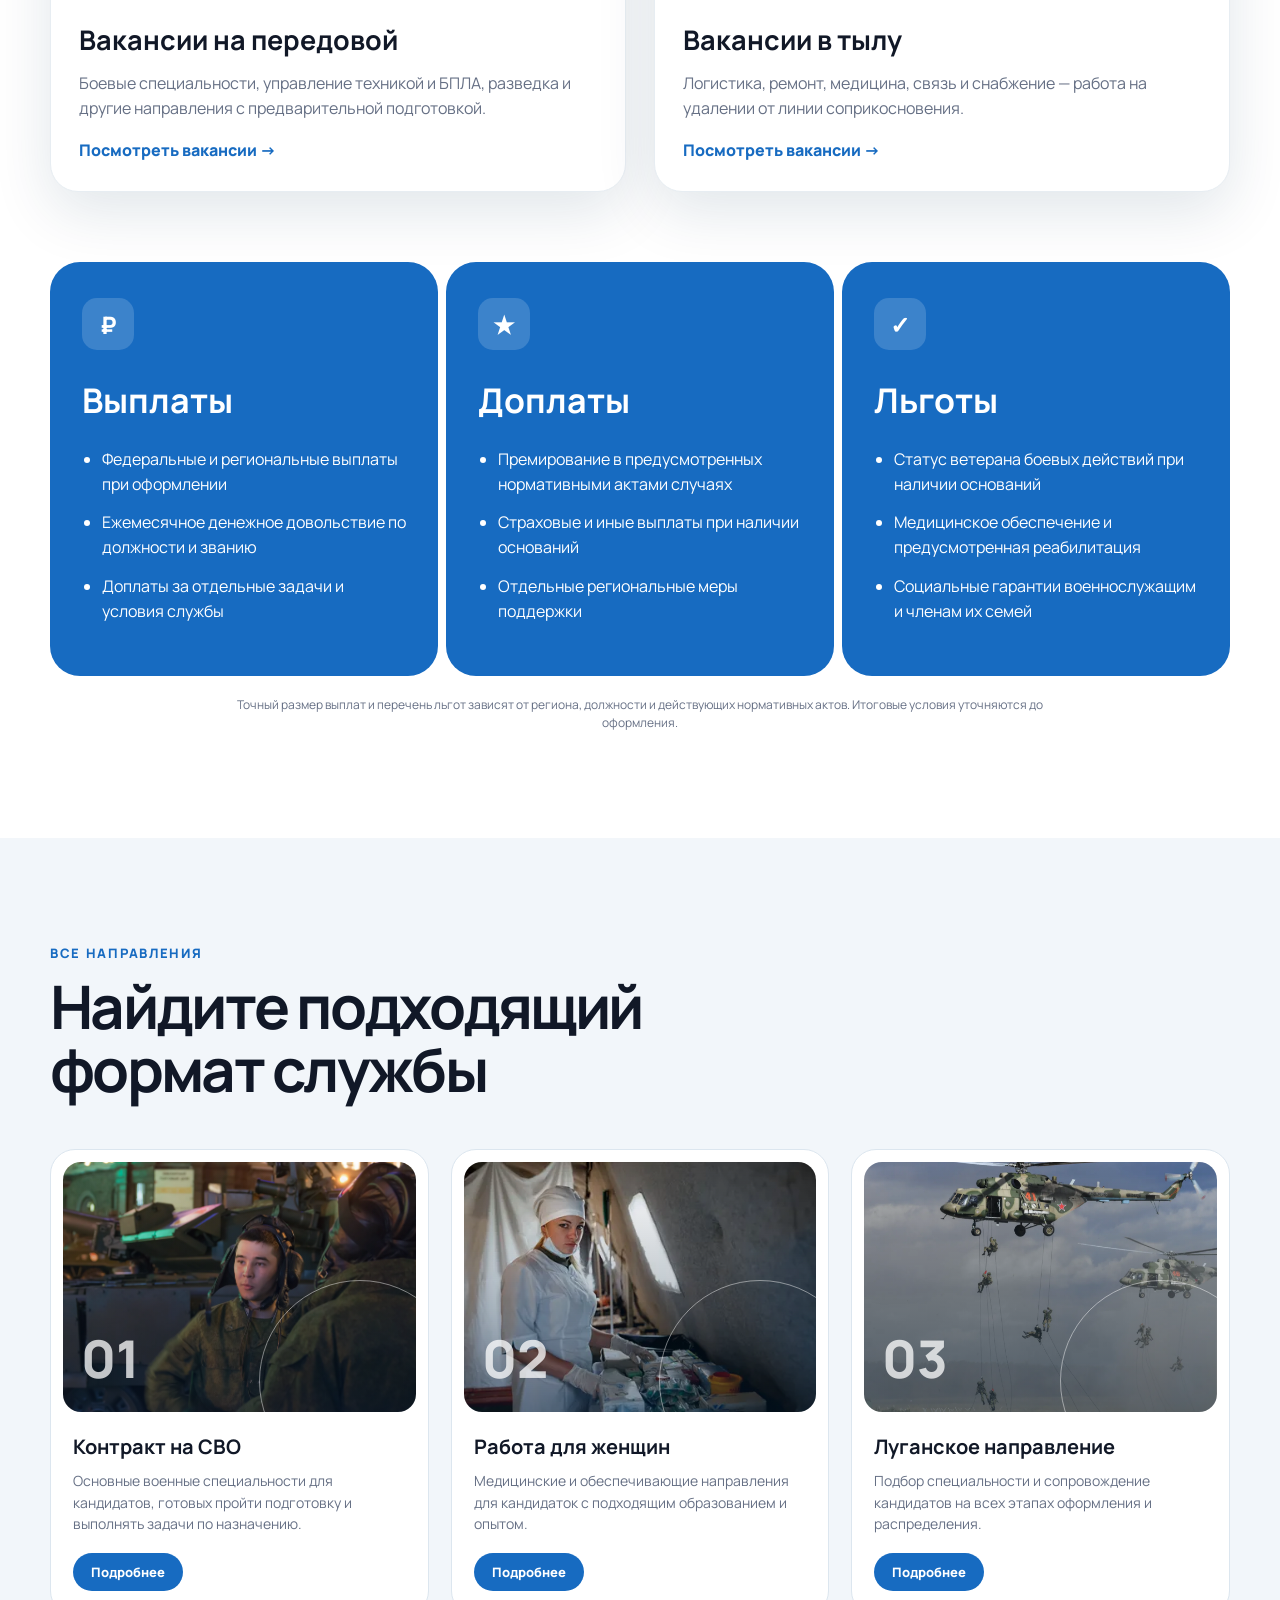
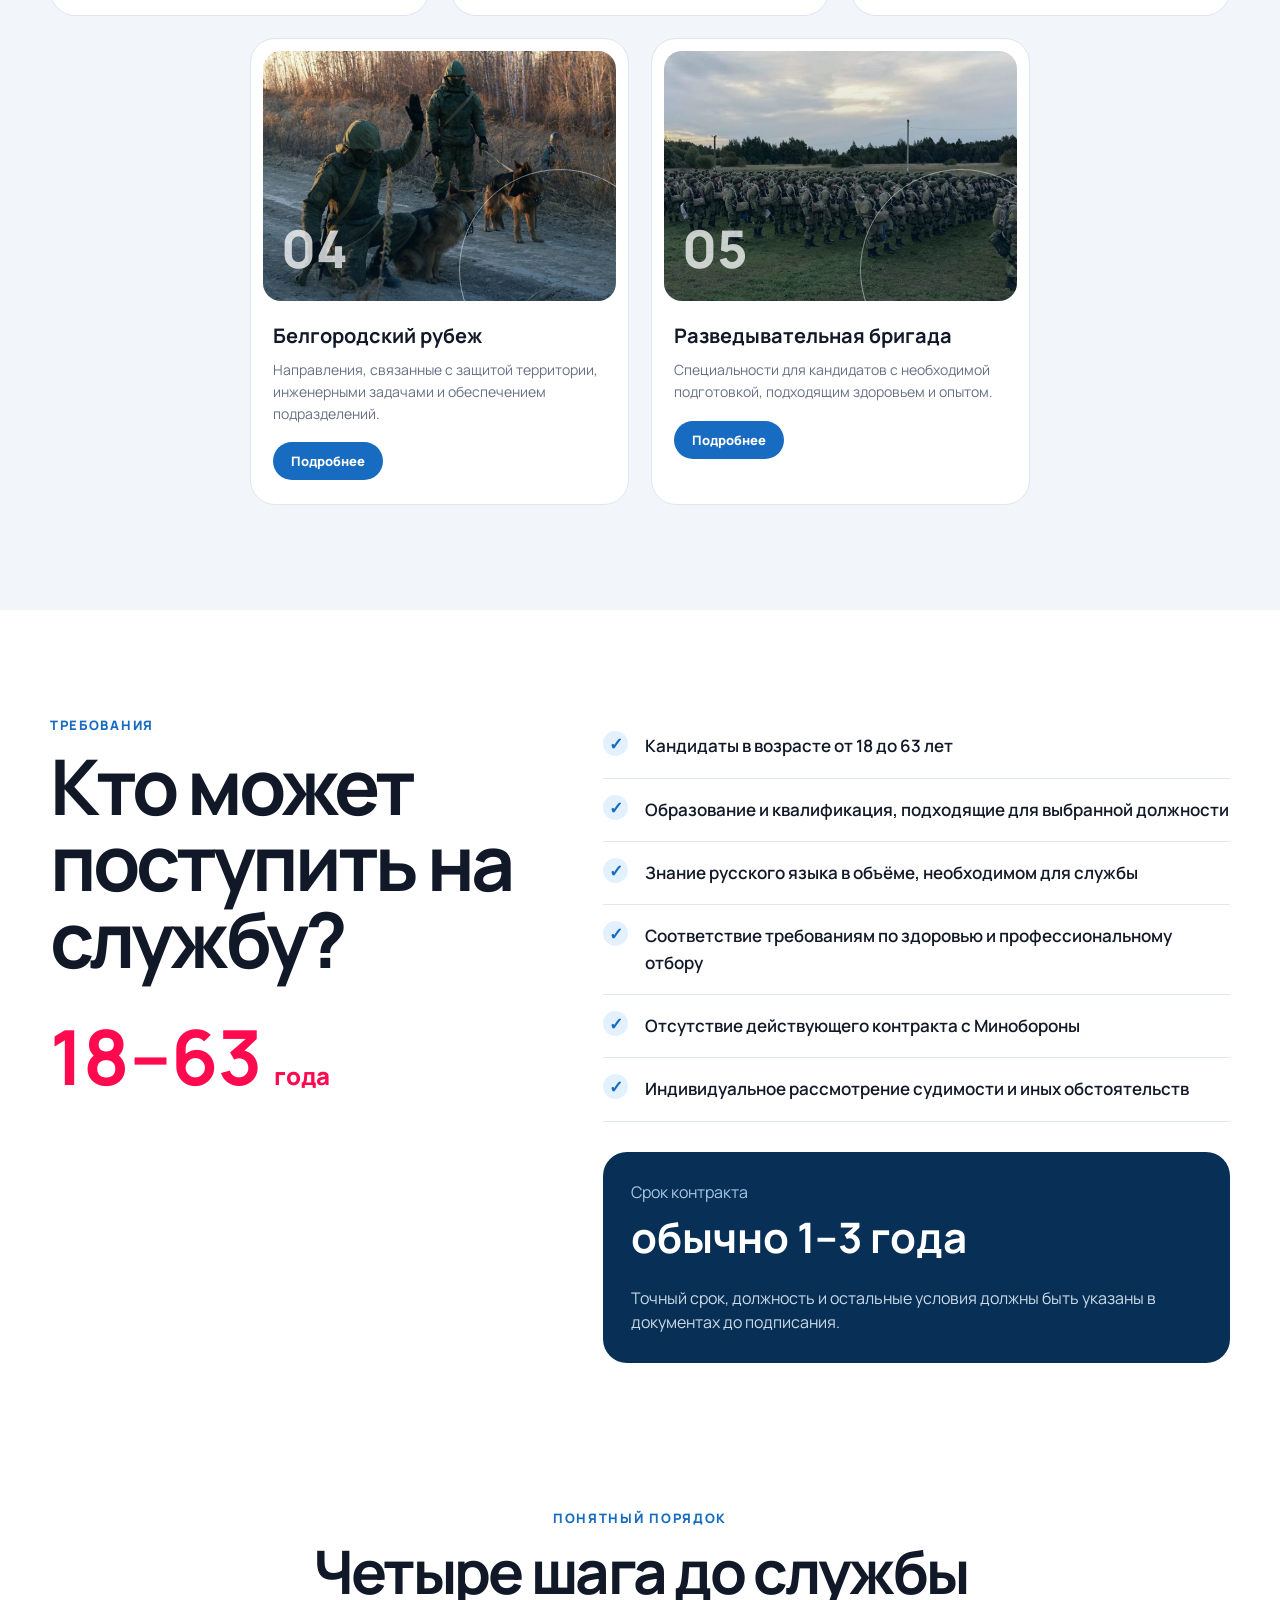
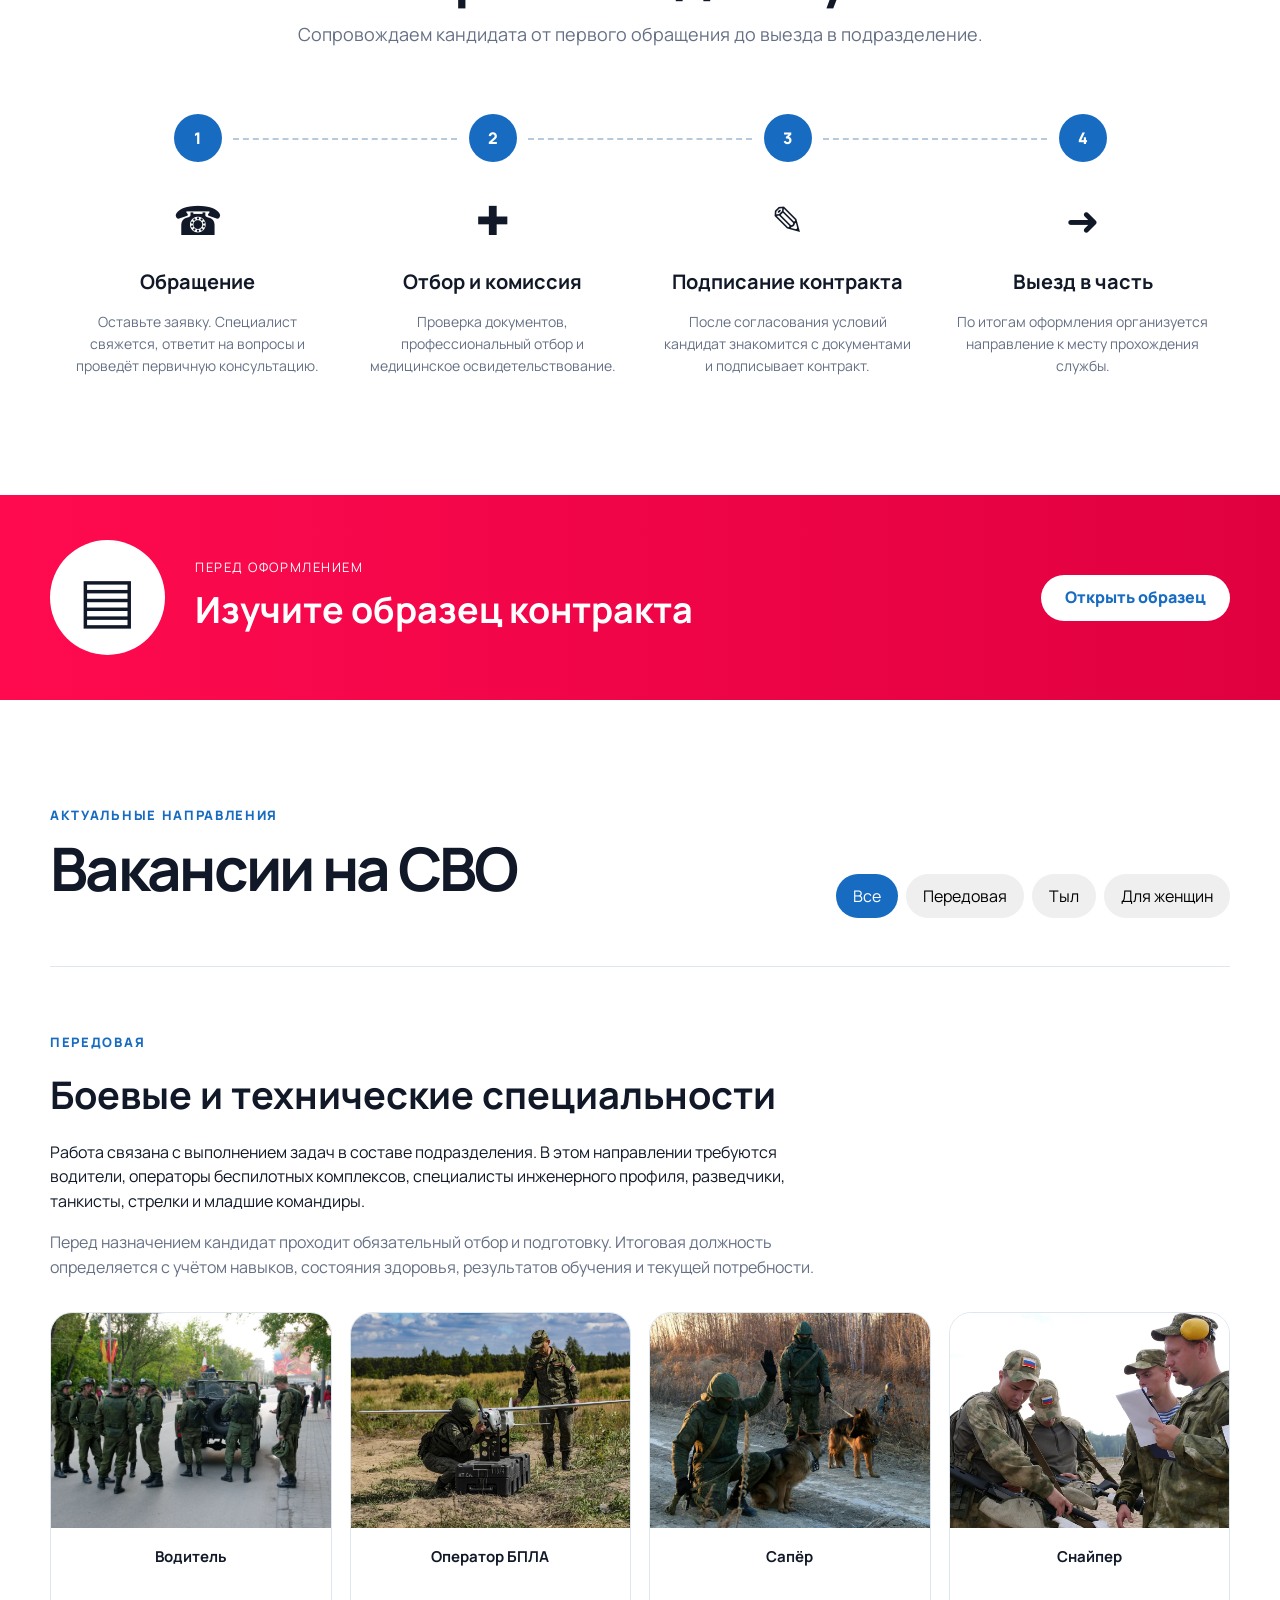
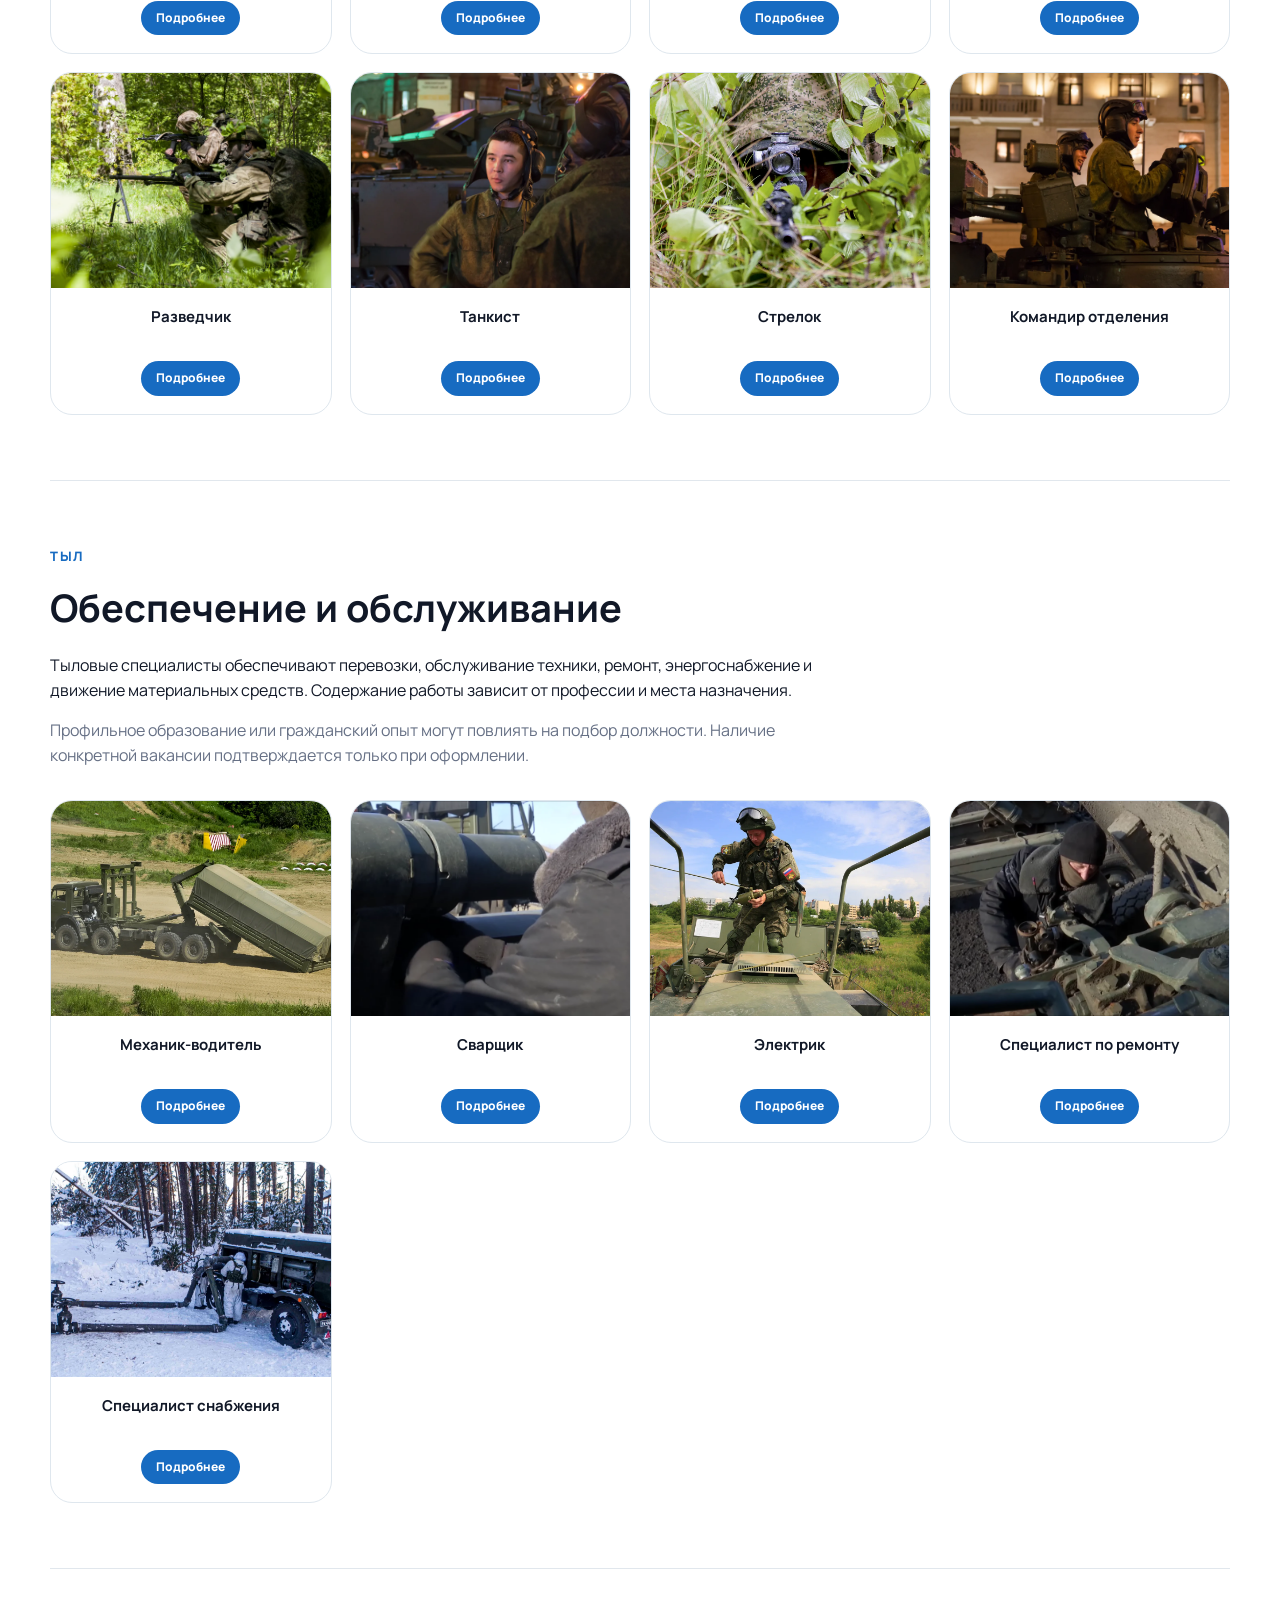
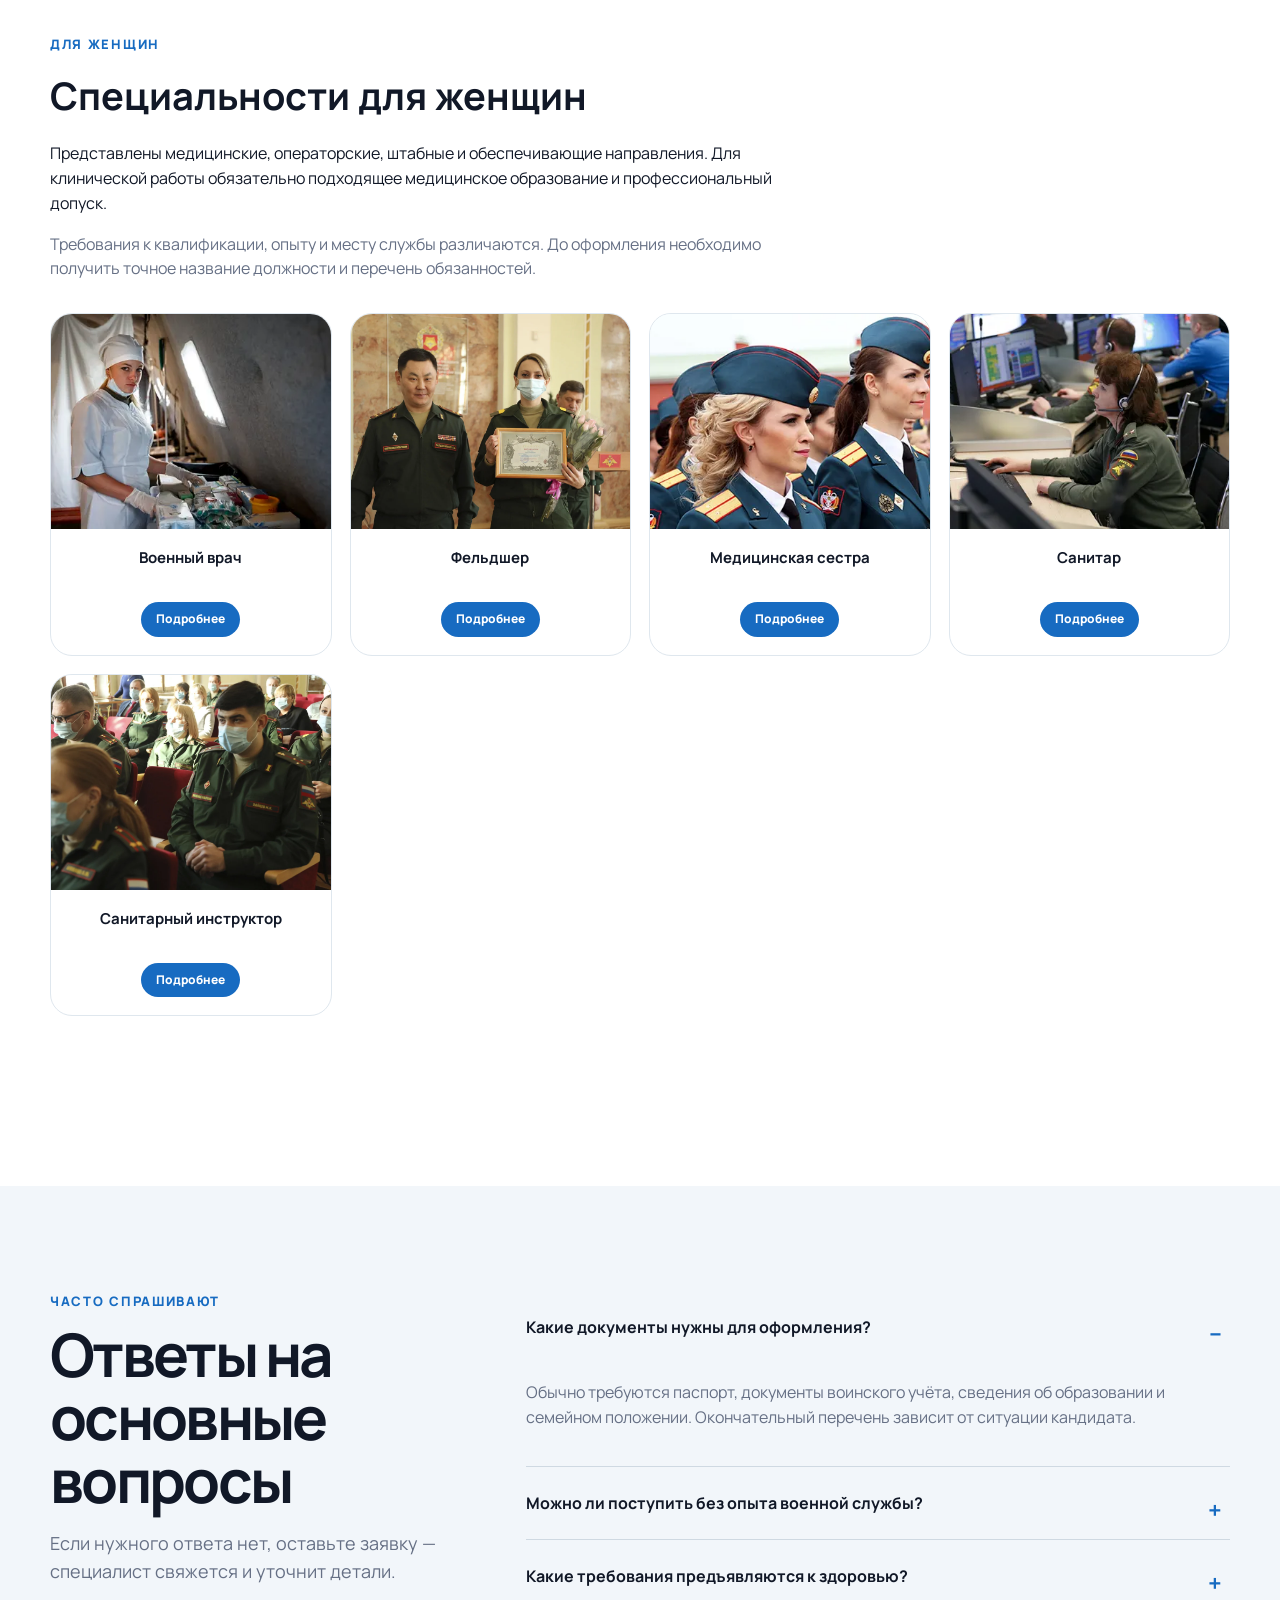
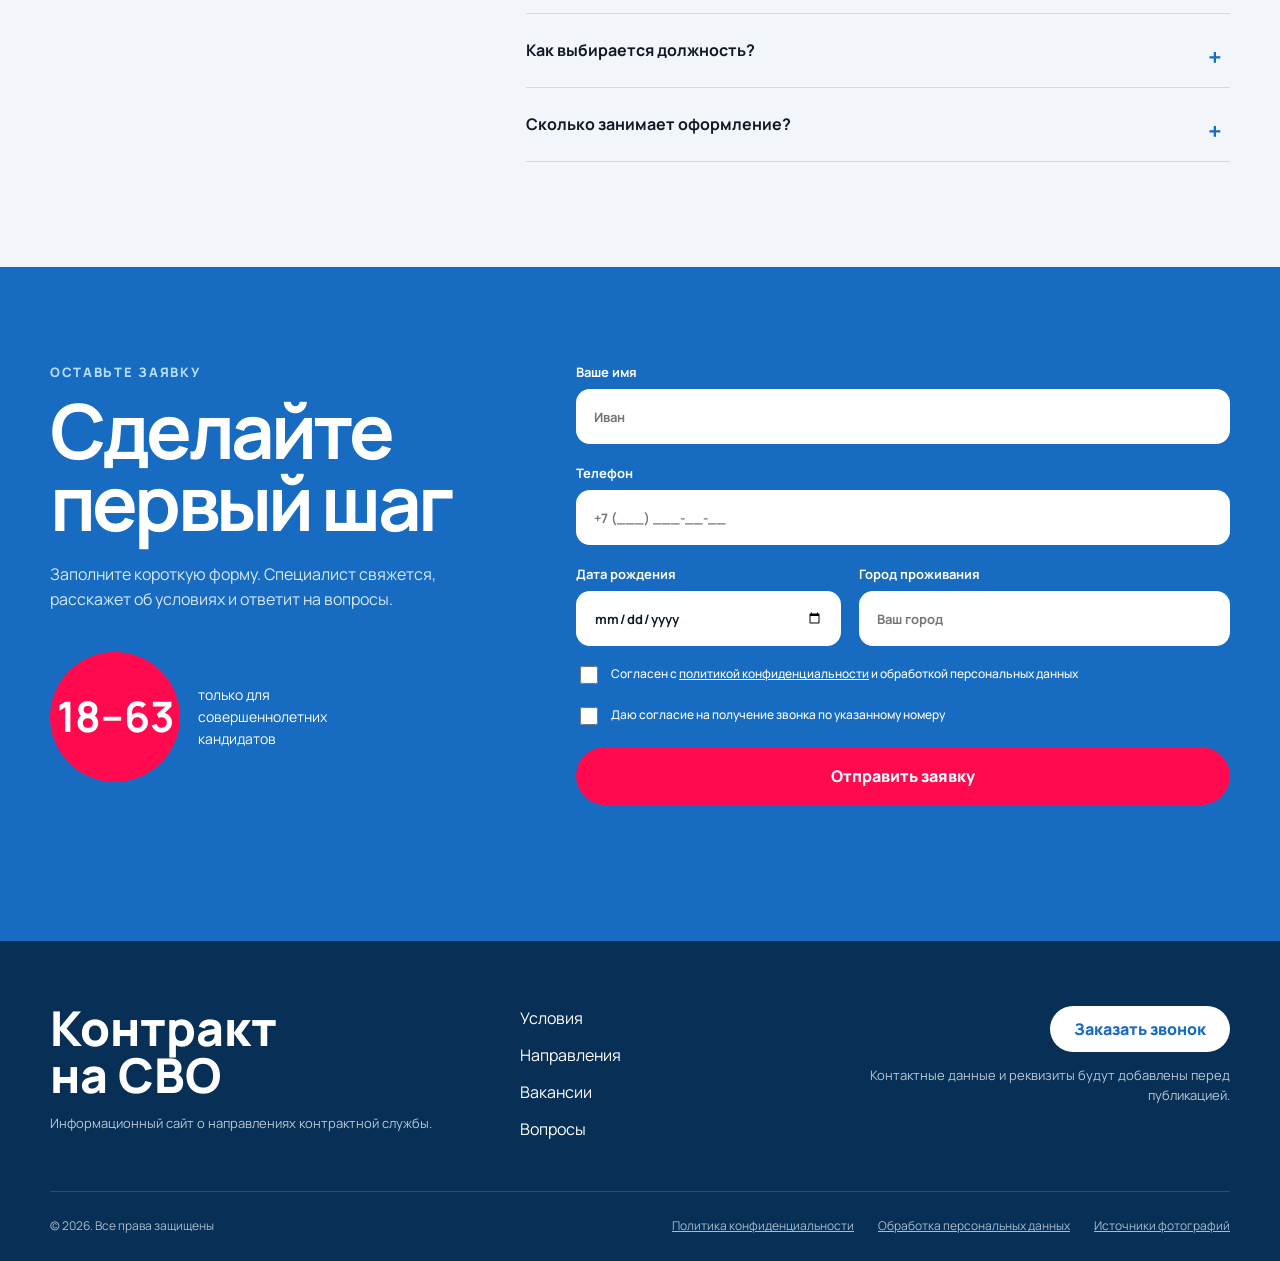
==== commit ad01400b: "Build responsive contract service website" ====
--- a/index.html
+++ b/index.html
@@ -7,6 +7,7 @@
   <meta name="theme-color" content="#1668bd">
   <title>Контрактная служба — условия и вакансии</title>
   <link rel="stylesheet" href="assets/css/styles.css">
+  <link rel="stylesheet" href="assets/css/photo-review-active.css">
   <script src="assets/js/app.js" defer></script>
 </head>
 <body>
@@ -24,9 +25,17 @@
       </button>
 
       <nav class="main-nav" id="main-nav" aria-label="Основная навигация">
-        <a href="#terms">Условия</a>
+        <a href="pages/terms.html">Условия</a>
         <a href="#directions">Направления</a>
-        <a href="#vacancies">Вакансии</a>
+        <div class="nav-dropdown">
+          <button class="nav-dropdown-toggle" type="button" aria-expanded="false">Вакансии <span>⌄</span></button>
+          <div class="nav-dropdown-menu">
+            <a href="pages/vacancies.html">Все вакансии</a>
+            <a href="pages/vacancies.html#frontline">На передовой</a>
+            <a href="pages/vacancies.html#rear">В тылу</a>
+            <a href="pages/vacancies.html#women">Для женщин</a>
+          </div>
+        </div>
         <a href="#faq">Вопросы</a>
       </nav>
 
@@ -46,7 +55,7 @@
       <div class="container hero-content">
         <div class="hero-copy">
           <p class="eyebrow">Контрактная служба</p>
-          <h1 id="hero-title">Контракт<br>с Минобороны<br>на СВО</h1>
+          <h1 id="hero-title"><span>Контракт</span><span>с Минобороны</span><span>на СВО</span></h1>
           <p class="hero-lead">Узнайте об условиях, доступных направлениях и этапах оформления в одном месте.</p>
           <a class="button button-primary button-large" href="#application">Подать заявку</a>
         </div>
@@ -95,9 +104,9 @@
         </div>
 
         <div class="terms-grid" id="terms">
-          <article><span class="term-icon">₽</span><h3>Выплаты</h3><ul><li>Федеральные и региональные единовременные выплаты</li><li>Ежемесячное денежное довольствие</li><li>Доплаты в зависимости от задач и условий</li></ul></article>
-          <article><span class="term-icon">★</span><h3>Доплаты</h3><ul><li>Премирование за выполнение отдельных задач</li><li>Выплаты при ранении в установленных случаях</li><li>Меры поддержки для участников службы</li></ul></article>
-          <article><span class="term-icon">✓</span><h3>Льготы</h3><ul><li>Статус ветерана при наличии оснований</li><li>Медицинское обеспечение</li><li>Социальные гарантии военнослужащим и семьям</li></ul></article>
+          <article><span class="term-icon">₽</span><h3>Выплаты</h3><ul><li>Федеральные и региональные выплаты при оформлении</li><li>Ежемесячное денежное довольствие по должности и званию</li><li>Доплаты за отдельные задачи и условия службы</li></ul></article>
+          <article><span class="term-icon">★</span><h3>Доплаты</h3><ul><li>Премирование в предусмотренных нормативными актами случаях</li><li>Страховые и иные выплаты при наличии оснований</li><li>Отдельные региональные меры поддержки</li></ul></article>
+          <article><span class="term-icon">✓</span><h3>Льготы</h3><ul><li>Статус ветерана боевых действий при наличии оснований</li><li>Медицинское обеспечение и предусмотренная реабилитация</li><li>Социальные гарантии военнослужащим и членам их семей</li></ul></article>
         </div>
         <p class="legal-note">Точный размер выплат и перечень льгот зависят от региона, должности и действующих нормативных актов. Итоговые условия уточняются до оформления.</p>
       </div>
@@ -129,12 +138,13 @@
         <div class="eligibility-copy">
           <ul class="check-list">
             <li>Кандидаты в возрасте от 18 до 63 лет</li>
-            <li>Образование не ниже установленного минимума</li>
-            <li>Соответствие требованиям по здоровью</li>
+            <li>Образование и квалификация, подходящие для выбранной должности</li>
+            <li>Знание русского языка в объёме, необходимом для службы</li>
+            <li>Соответствие требованиям по здоровью и профессиональному отбору</li>
             <li>Отсутствие действующего контракта с Минобороны</li>
             <li>Индивидуальное рассмотрение судимости и иных обстоятельств</li>
           </ul>
-          <div class="contract-term"><span>Срок контракта</span><strong>от 1 года</strong><p>Конкретный срок и условия закрепляются в документах до подписания.</p></div>
+          <div class="contract-term"><span>Срок контракта</span><strong>обычно 1–3 года</strong><p>Точный срок, должность и остальные условия должны быть указаны в документах до подписания.</p></div>
         </div>
       </div>
     </section>
@@ -176,38 +186,38 @@
         </div>
 
         <div class="vacancy-group" id="frontline">
-          <div class="vacancy-group-copy"><p class="eyebrow">Передовая</p><h3>Боевые и технические специальности</h3><p>Работа в подразделениях с обязательной подготовкой перед направлением. Итоговая специальность определяется с учётом навыков, состояния здоровья и текущей потребности.</p></div>
+          <div class="vacancy-group-copy"><p class="eyebrow">Передовая</p><h3>Боевые и технические специальности</h3><p>Работа связана с выполнением задач в составе подразделения. В этом направлении требуются водители, операторы беспилотных комплексов, специалисты инженерного профиля, разведчики, танкисты, стрелки и младшие командиры.</p><p>Перед назначением кандидат проходит обязательный отбор и подготовку. Итоговая должность определяется с учётом навыков, состояния здоровья, результатов обучения и текущей потребности.</p></div>
           <div class="job-grid" data-category="frontline">
-            <article class="job-card"><div class="job-image job-driver"><span>В</span></div><h4>Водитель</h4><button type="button" data-job="Водитель">Подробнее</button></article>
-            <article class="job-card"><div class="job-image job-drone"><span>БПЛА</span></div><h4>Оператор БПЛА</h4><button type="button" data-job="Оператор БПЛА">Подробнее</button></article>
-            <article class="job-card"><div class="job-image job-engineer"><span>И</span></div><h4>Сапёр</h4><button type="button" data-job="Сапёр">Подробнее</button></article>
-            <article class="job-card"><div class="job-image job-sniper"><span>С</span></div><h4>Снайпер</h4><button type="button" data-job="Снайпер">Подробнее</button></article>
-            <article class="job-card"><div class="job-image job-scout"><span>Р</span></div><h4>Разведчик</h4><button type="button" data-job="Разведчик">Подробнее</button></article>
-            <article class="job-card"><div class="job-image job-tank"><span>Т</span></div><h4>Танкист</h4><button type="button" data-job="Танкист">Подробнее</button></article>
-            <article class="job-card"><div class="job-image job-shooter"><span>С</span></div><h4>Стрелок</h4><button type="button" data-job="Стрелок">Подробнее</button></article>
-            <article class="job-card"><div class="job-image job-command"><span>К</span></div><h4>Командир отделения</h4><button type="button" data-job="Командир отделения">Подробнее</button></article>
+            <article class="job-card"><div class="job-image job-driver"><span>В</span></div><h4>Водитель</h4><button type="button" data-job="Водитель" data-slug="driver">Подробнее</button></article>
+            <article class="job-card"><div class="job-image job-drone"><span>БПЛА</span></div><h4>Оператор БПЛА</h4><button type="button" data-job="Оператор БПЛА" data-slug="drone-operator">Подробнее</button></article>
+            <article class="job-card"><div class="job-image job-engineer"><span>И</span></div><h4>Сапёр</h4><button type="button" data-job="Сапёр" data-slug="sapper">Подробнее</button></article>
+            <article class="job-card"><div class="job-image job-sniper"><span>С</span></div><h4>Снайпер</h4><button type="button" data-job="Снайпер" data-slug="sniper">Подробнее</button></article>
+            <article class="job-card"><div class="job-image job-scout"><span>Р</span></div><h4>Разведчик</h4><button type="button" data-job="Разведчик" data-slug="scout">Подробнее</button></article>
+            <article class="job-card"><div class="job-image job-tank"><span>Т</span></div><h4>Танкист</h4><button type="button" data-job="Танкист" data-slug="tanker">Подробнее</button></article>
+            <article class="job-card"><div class="job-image job-shooter"><span>С</span></div><h4>Стрелок</h4><button type="button" data-job="Стрелок" data-slug="rifleman">Подробнее</button></article>
+            <article class="job-card"><div class="job-image job-command"><span>К</span></div><h4>Командир отделения</h4><button type="button" data-job="Командир отделения" data-slug="squad-commander">Подробнее</button></article>
           </div>
         </div>
 
         <div class="vacancy-group" id="rear">
-          <div class="vacancy-group-copy"><p class="eyebrow">Тыл</p><h3>Обеспечение и обслуживание</h3><p>Специальности, необходимые для снабжения, ремонта, перевозок и устойчивой работы подразделений.</p></div>
+          <div class="vacancy-group-copy"><p class="eyebrow">Тыл</p><h3>Обеспечение и обслуживание</h3><p>Тыловые специалисты обеспечивают перевозки, обслуживание техники, ремонт, энергоснабжение и движение материальных средств. Содержание работы зависит от профессии и места назначения.</p><p>Профильное образование или гражданский опыт могут повлиять на подбор должности. Наличие конкретной вакансии подтверждается только при оформлении.</p></div>
           <div class="job-grid" data-category="rear">
-            <article class="job-card"><div class="job-image job-mechanic"><span>М</span></div><h4>Механик-водитель</h4><button type="button" data-job="Механик-водитель">Подробнее</button></article>
-            <article class="job-card"><div class="job-image job-welder"><span>СВ</span></div><h4>Сварщик</h4><button type="button" data-job="Сварщик">Подробнее</button></article>
-            <article class="job-card"><div class="job-image job-electric"><span>Э</span></div><h4>Электрик</h4><button type="button" data-job="Электрик">Подробнее</button></article>
-            <article class="job-card"><div class="job-image job-repair"><span>Р</span></div><h4>Специалист по ремонту</h4><button type="button" data-job="Специалист по ремонту">Подробнее</button></article>
-            <article class="job-card"><div class="job-image job-supply"><span>СН</span></div><h4>Специалист снабжения</h4><button type="button" data-job="Специалист снабжения">Подробнее</button></article>
+            <article class="job-card"><div class="job-image job-mechanic"><span>М</span></div><h4>Механик-водитель</h4><button type="button" data-job="Механик-водитель" data-slug="mechanic-driver">Подробнее</button></article>
+            <article class="job-card"><div class="job-image job-welder"><span>СВ</span></div><h4>Сварщик</h4><button type="button" data-job="Сварщик" data-slug="welder">Подробнее</button></article>
+            <article class="job-card"><div class="job-image job-electric"><span>Э</span></div><h4>Электрик</h4><button type="button" data-job="Электрик" data-slug="electrician">Подробнее</button></article>
+            <article class="job-card"><div class="job-image job-repair"><span>Р</span></div><h4>Специалист по ремонту</h4><button type="button" data-job="Специалист по ремонту" data-slug="repair-specialist">Подробнее</button></article>
+            <article class="job-card"><div class="job-image job-supply"><span>СН</span></div><h4>Специалист снабжения</h4><button type="button" data-job="Специалист снабжения" data-slug="supply-specialist">Подробнее</button></article>
           </div>
         </div>
 
         <div class="vacancy-group" id="women">
-          <div class="vacancy-group-copy"><p class="eyebrow">Для женщин</p><h3>Медицинские специальности</h3><p>Направления для кандидаток с профильным образованием. Требования к квалификации и опыту уточняются индивидуально.</p></div>
+          <div class="vacancy-group-copy"><p class="eyebrow">Для женщин</p><h3>Специальности для женщин</h3><p>Представлены медицинские, операторские, штабные и обеспечивающие направления. Для клинической работы обязательно подходящее медицинское образование и профессиональный допуск.</p><p>Требования к квалификации, опыту и месту службы различаются. До оформления необходимо получить точное название должности и перечень обязанностей.</p></div>
           <div class="job-grid" data-category="women">
-            <article class="job-card"><div class="job-image job-doctor"><span>ВР</span></div><h4>Врач-хирург</h4><button type="button" data-job="Врач-хирург">Подробнее</button></article>
-            <article class="job-card"><div class="job-image job-paramedic"><span>Ф</span></div><h4>Фельдшер</h4><button type="button" data-job="Фельдшер">Подробнее</button></article>
-            <article class="job-card"><div class="job-image job-nurse"><span>МС</span></div><h4>Медсестра</h4><button type="button" data-job="Медсестра">Подробнее</button></article>
-            <article class="job-card"><div class="job-image job-orderly"><span>С</span></div><h4>Санитар</h4><button type="button" data-job="Санитар">Подробнее</button></article>
-            <article class="job-card"><div class="job-image job-instructor"><span>И</span></div><h4>Санинструктор</h4><button type="button" data-job="Санинструктор">Подробнее</button></article>
+            <article class="job-card"><div class="job-image job-doctor"><span>В</span></div><h4>Военный врач</h4><button type="button" data-job="Военный врач" data-slug="military-doctor">Подробнее</button></article>
+            <article class="job-card"><div class="job-image job-paramedic"><span>Ф</span></div><h4>Фельдшер</h4><button type="button" data-job="Фельдшер" data-slug="paramedic">Подробнее</button></article>
+            <article class="job-card"><div class="job-image job-nurse"><span>МС</span></div><h4>Медицинская сестра</h4><button type="button" data-job="Медицинская сестра" data-slug="nurse">Подробнее</button></article>
+            <article class="job-card"><div class="job-image job-orderly"><span>С</span></div><h4>Санитар</h4><button type="button" data-job="Санитар" data-slug="orderly">Подробнее</button></article>
+            <article class="job-card"><div class="job-image job-instructor"><span>СИ</span></div><h4>Санитарный инструктор</h4><button type="button" data-job="Санитарный инструктор" data-slug="sanitary-instructor">Подробнее</button></article>
           </div>
         </div>
       </div>
@@ -256,7 +266,7 @@
       <nav aria-label="Навигация в подвале"><a href="#terms">Условия</a><a href="#directions">Направления</a><a href="#vacancies">Вакансии</a><a href="#faq">Вопросы</a></nav>
       <div class="footer-contact"><button class="button button-light" type="button" data-open-modal="callback">Заказать звонок</button><p>Контактные данные и реквизиты будут добавлены перед публикацией.</p></div>
     </div>
-    <div class="container footer-bottom"><span>© <span data-current-year></span>. Все права защищены</span><a href="pages/privacy.html">Политика конфиденциальности</a><a href="pages/personal-data.html">Обработка персональных данных</a></div>
+    <div class="container footer-bottom"><span>© <span data-current-year></span>. Все права защищены</span><a href="pages/privacy.html">Политика конфиденциальности</a><a href="pages/personal-data.html">Обработка персональных данных</a><a href="pages/image-credits.html">Источники фотографий</a></div>
   </footer>
 
   <div class="modal" id="callback-modal" role="dialog" aria-modal="true" aria-labelledby="callback-title" hidden>
--- a/assets/css/styles.css
+++ b/assets/css/styles.css
@@ -24,3 +24,57 @@
 html,body{max-width:100%;overflow-x:hidden}.container,.hero-copy,.hero-benefits,.benefit-card,.benefit-card span{min-width:0}.hero-benefits{grid-template-columns:repeat(3,minmax(0,1fr))}
 @media(max-width:760px){.container{width:calc(100% - 28px);max-width:100%}.header-shell{width:100%;max-width:none}.menu-toggle{flex:none}.hero-copy{width:100%}.hero h1{overflow-wrap:anywhere}.hero-benefits{width:100%;grid-template-columns:minmax(0,1fr)}.benefit-card{width:100%;grid-template-columns:auto minmax(0,1fr)}.benefit-card strong{white-space:nowrap}.benefit-card span{overflow-wrap:anywhere}.feature-grid,.terms-grid,.eligibility-grid,.faq-layout,.application-shell,.footer-grid,.direction-grid,.form-row{grid-template-columns:minmax(0,1fr)}.job-grid{grid-template-columns:repeat(2,minmax(0,1fr))}.contract-strip{grid-template-columns:auto minmax(0,1fr)}}
 @media(max-width:760px){.menu-toggle{position:absolute;right:15px;top:13px;z-index:2}.hero-content,.hero-copy,.hero-benefits,.benefit-card{width:calc(100vw - 28px)!important;max-width:calc(100vw - 28px)!important}.hero-lead{width:100%;max-width:100%;overflow-wrap:anywhere}.benefit-card{overflow:hidden}.benefit-card span{white-space:normal;word-break:break-word}}
+
+/* Header and hero refinements after visual review. */
+.site-header{padding-top:0}.header-shell{height:68px;border-radius:0 0 20px 20px}.main-nav{align-items:center}.nav-dropdown{position:relative}.nav-dropdown-toggle{display:flex;align-items:center;gap:5px;padding:0;border:0;background:transparent;color:#fff;font-size:14px;font-weight:700;cursor:pointer}.nav-dropdown-toggle span{font-size:16px;transition:transform .2s}.nav-dropdown:hover .nav-dropdown-toggle span,.nav-dropdown:focus-within .nav-dropdown-toggle span{transform:rotate(180deg)}.nav-dropdown-menu{position:absolute;left:50%;top:calc(100% + 18px);width:205px;padding:9px;border-radius:16px;background:#fff;box-shadow:0 18px 45px rgba(8,47,85,.22);opacity:0;visibility:hidden;transform:translate(-50%,-7px);transition:.2s;pointer-events:none}.nav-dropdown-menu:before{content:"";position:absolute;left:0;right:0;top:-20px;height:20px}.nav-dropdown:hover .nav-dropdown-menu,.nav-dropdown:focus-within .nav-dropdown-menu,.nav-dropdown.open .nav-dropdown-menu{opacity:1;visibility:visible;transform:translate(-50%,0);pointer-events:auto}.nav-dropdown-menu a{display:block;padding:10px 12px;border-radius:10px;color:var(--ink);font-size:13px}.nav-dropdown-menu a:hover{background:var(--soft);text-decoration:none}.hero{min-height:870px;padding-top:130px}.hero-content{height:680px}.hero-copy{max-width:800px}.hero h1{max-width:800px;font-size:clamp(62px,6.5vw,90px);line-height:.92}.hero h1 span{display:block;white-space:nowrap}.hero-art{right:0;top:68px;width:51%;height:calc(100% - 68px);border-radius:0;clip-path:none}.hero-art:before{content:"";position:absolute;z-index:2;inset:0;background:linear-gradient(90deg,rgba(220,233,243,.55),transparent 25%)}
+@media(max-width:760px){.header-shell{height:66px}.main-nav{align-items:stretch}.nav-dropdown-toggle{width:100%;justify-content:space-between;padding:7px;color:#fff;font-size:17px}.nav-dropdown-menu{position:static;width:auto;margin:3px 0 4px 12px;padding:3px 0 3px 12px;border-left:1px solid rgba(255,255,255,.35);border-radius:0;background:transparent;box-shadow:none;opacity:1;visibility:visible;transform:none;pointer-events:auto}.nav-dropdown-menu:before{display:none}.nav-dropdown-menu a{padding:7px;color:#dceeff;font-size:14px}.nav-dropdown-menu a:hover{background:rgba(255,255,255,.08)}.hero{min-height:920px;padding-top:104px}.hero-content{height:auto}.hero h1{font-size:clamp(40px,11.5vw,54px);line-height:.94;letter-spacing:-.06em}.hero h1 span{white-space:nowrap}.hero-art{top:260px;right:0;width:70%;height:660px;opacity:.72}.hero-benefits{margin-top:250px}}
+
+/* Inner pages. */
+.inner-page{padding-top:68px}.inner-header{padding:90px 0 70px;background:linear-gradient(130deg,#e9f3fa,#d8e7f1)}.breadcrumbs{display:flex;gap:9px;flex-wrap:wrap;margin-bottom:25px;color:var(--muted);font-size:13px}.breadcrumbs a{color:var(--blue);text-decoration:none}.inner-header h1{max-width:900px;margin:0 0 20px;font-size:clamp(46px,7vw,82px);line-height:.95;letter-spacing:-.055em}.inner-header p{max-width:780px;margin:0;color:#475467;font-size:18px}.inner-content{padding:80px 0 100px}.content-layout{display:grid;grid-template-columns:minmax(0,1.25fr) minmax(260px,.75fr);gap:55px}.prose h2{margin:45px 0 16px;font-size:34px;line-height:1.1}.prose h2:first-child{margin-top:0}.prose p,.prose li{color:#475467}.prose li{margin:9px 0}.info-panel{align-self:start;position:sticky;top:95px;padding:28px;border-radius:24px;background:var(--blue);color:#fff}.info-panel h2{margin:0 0 14px;font-size:27px}.info-panel p{color:#d9ebfb}.category-links{display:grid;grid-template-columns:repeat(3,minmax(0,1fr));gap:18px}.category-link{min-height:250px;padding:27px;border-radius:26px;display:flex;flex-direction:column;justify-content:flex-end;color:#fff;text-decoration:none;background:linear-gradient(150deg,#748c80,#173d34);box-shadow:var(--shadow)}.category-link:nth-child(2){background:linear-gradient(150deg,#8198a4,#234452)}.category-link:nth-child(3){background:linear-gradient(150deg,#a3bcb9,#38676b)}.category-link span{font-size:12px;text-transform:uppercase;letter-spacing:.1em}.category-link strong{font-size:28px;line-height:1.05;margin-top:8px}.inner-jobs{margin-top:60px}.inner-cta{padding:55px 0;background:var(--blue);color:#fff}.inner-cta .container{display:flex;align-items:center;justify-content:space-between;gap:30px}.inner-cta h2{margin:0;font-size:35px}.inner-cta p{margin:7px 0 0;color:#d5e9fa}.simple-footer{padding:25px 0;background:var(--navy);color:#b7cad9;font-size:12px}.simple-footer .container{display:flex;justify-content:space-between;gap:20px}.simple-footer a{color:#fff}
+@media(max-width:760px){.inner-page{padding-top:66px}.inner-header{padding:55px 0}.inner-header h1{font-size:45px}.content-layout{grid-template-columns:1fr}.info-panel{position:static}.category-links{grid-template-columns:1fr}.category-link{min-height:190px}.inner-cta .container{align-items:flex-start;flex-direction:column}.simple-footer .container{flex-direction:column}.inner-content{padding:60px 0}}
+
+/* Detailed vacancy page */
+.vacancy-detail{padding-top:68px}.vacancy-hero{padding:78px 0 70px;background:linear-gradient(125deg,#edf5fa 0 62%,#dceaf3 62% 100%)}.vacancy-hero-grid{display:grid;grid-template-columns:minmax(0,1.15fr) minmax(300px,.85fr);gap:70px;align-items:end}.vacancy-hero h1{max-width:800px;margin:0 0 22px;font-size:clamp(54px,7vw,92px);line-height:.92;letter-spacing:-.06em}.vacancy-summary{max-width:760px;margin:0 0 30px;color:#475467;font-size:19px}.vacancy-facts{display:grid;gap:10px}.vacancy-facts article{padding:22px 24px;border:1px solid #d5e2eb;border-radius:18px;background:rgba(255,255,255,.82)}.vacancy-facts span{display:block;color:var(--muted);font-size:12px;text-transform:uppercase;letter-spacing:.1em}.vacancy-facts strong{display:block;margin-top:5px;font-size:22px}.vacancy-detail-body{padding:85px 0 105px}.vacancy-detail-layout{display:grid;grid-template-columns:minmax(0,1fr) 330px;gap:80px}.vacancy-article>section{padding:0 0 65px}.vacancy-article>section+section{padding-top:65px;border-top:1px solid #dfe7ee}.vacancy-article h2{margin:0 0 22px;font-size:clamp(34px,4vw,52px);line-height:1.02;letter-spacing:-.045em}.vacancy-article p,.vacancy-article li{color:#475467;font-size:16px}.vacancy-article ul{display:grid;grid-template-columns:1fr 1fr;gap:12px;margin:25px 0 0;padding:0;list-style:none}.vacancy-article ul li{position:relative;padding:18px 18px 18px 48px;border-radius:16px;background:var(--soft)}.vacancy-article ul li:before{content:"✓";position:absolute;left:18px;top:18px;color:var(--blue);font-weight:900}.detail-note{margin-top:24px;padding:22px 24px;border-left:4px solid var(--blue);border-radius:0 16px 16px 0;background:#edf6ff;color:#29445d}.detail-steps{display:grid;grid-template-columns:1fr 1fr;gap:12px;counter-reset:detail-step;padding:0;list-style:none}.detail-steps li{counter-increment:detail-step;display:grid;grid-template-columns:42px 1fr;padding:20px;border:1px solid #dce6ee;border-radius:18px}.detail-steps li:before{content:counter(detail-step);grid-row:1/3;width:32px;height:32px;display:grid;place-items:center;border-radius:50%;background:var(--blue);color:#fff;font-weight:800}.detail-steps strong,.detail-steps span{grid-column:2}.detail-steps span{color:var(--muted);font-size:13px}.vacancy-sidebar{align-self:start;position:sticky;top:95px}.vacancy-side-card{padding:30px;border-radius:24px;background:var(--navy);color:#fff}.vacancy-side-card h2{margin:0 0 14px;font-size:28px;line-height:1.08}.vacancy-side-card p:not(.eyebrow){color:#c5d9e8;font-size:14px}.vacancy-back{display:inline-flex;margin:20px 8px;color:var(--blue);font-weight:800;text-decoration:none}
+@media(max-width:850px){.vacancy-hero-grid,.vacancy-detail-layout{grid-template-columns:1fr;gap:38px}.vacancy-hero{padding:55px 0}.vacancy-hero h1{font-size:52px}.vacancy-facts{grid-template-columns:repeat(3,minmax(0,1fr))}.vacancy-detail-body{padding:60px 0}.vacancy-sidebar{position:static}.vacancy-article ul,.detail-steps{grid-template-columns:1fr}}
+@media(max-width:560px){.vacancy-facts{grid-template-columns:1fr}.vacancy-facts article{padding:16px 18px}.vacancy-hero h1{font-size:44px}.vacancy-summary{font-size:16px}.vacancy-article>section{padding-bottom:45px}.vacancy-article>section+section{padding-top:45px}}
+
+/* Mobile navigation, typography and dialogs. */
+.nav-dropdown-toggle span{width:8px;height:8px;border-right:2px solid currentColor;border-bottom:2px solid currentColor;font-size:0;transform:rotate(45deg);transform-origin:center}.nav-dropdown:hover .nav-dropdown-toggle span,.nav-dropdown:focus-within .nav-dropdown-toggle span,.nav-dropdown.open .nav-dropdown-toggle span{transform:rotate(225deg)}
+@media(max-width:760px){body{font-size:15px}.header-shell{border-radius:0}.main-nav{gap:2px;padding:9px 20px 16px;border-radius:0 0 18px 18px;box-shadow:0 14px 25px rgba(8,47,85,.18)}.main-nav>a,.nav-dropdown-toggle{padding:9px 7px;font-size:16px;line-height:1.25}.nav-dropdown-toggle span{margin-right:4px}.nav-dropdown-menu{display:none;margin:0 0 3px 10px;padding:1px 0 1px 12px}.nav-dropdown.open .nav-dropdown-menu{display:block}.nav-dropdown-menu a{padding:6px 10px;font-size:13px;line-height:1.3}.section-heading h2,.vacancy-group-copy h3,.eligibility-title h2,.application-copy h2,.inner-header h1{text-wrap:balance}.section-heading p:last-child,.vacancy-group-copy p,.feature-body p,.direction-card p,.steps p,.application-copy p,.inner-header p,.prose p{line-height:1.55;overflow-wrap:normal;word-break:normal}.steps{gap:0}.steps li{min-height:0;margin:0;padding:0 4px 48px 72px}.steps li:not(:last-child):after{left:23px;height:calc(100% - 30px)}.step-number{left:0;width:46px;height:46px}.step-icon{margin:2px 0 10px;font-size:29px;line-height:1}.steps h3{margin:0 0 10px;font-size:20px;line-height:1.25;text-wrap:balance}.steps p{margin:0;max-width:360px;font-size:14px;color:#5d6b7f}.modal{padding:18px}.modal-card{width:min(400px,calc(100vw - 36px));max-height:calc(100dvh - 36px);padding:30px 22px 24px;border:1px solid rgba(255,255,255,.55);border-radius:22px;overflow-x:hidden}.modal-card h2{padding-right:25px;font-size:29px;line-height:1.1;text-wrap:balance}.modal-close{right:13px;top:9px;width:38px;height:38px;border-radius:50%;background:var(--soft);font-size:26px;line-height:1}.modal-card .button{width:100%}.modal input{min-width:0}}
+
+/* Verified freely licensed photos; full attribution is on image-credits.html. */
+.hero-art{background-image:linear-gradient(90deg,rgba(26,65,91,.2),rgba(8,47,85,.1)),url('../images/photos/tank-crew.webp');background-size:cover;background-position:center}.hero-grid,.hero-shield{display:none}.media-front{background-image:linear-gradient(0deg,rgba(4,30,53,.8),rgba(4,30,53,.05)),url('../images/photos/soldiers.webp');background-position:center}.media-rear{background-image:linear-gradient(0deg,rgba(4,30,53,.82),rgba(4,30,53,.08)),url('../images/photos/rear.webp');background-position:center}.visual-contract{background-image:linear-gradient(0deg,rgba(4,30,53,.45),transparent),url('../images/photos/tank-crew.webp');background-size:cover;background-position:center}.visual-region{background-image:linear-gradient(0deg,rgba(4,30,53,.45),transparent),url('../images/photos/direction-region.webp');background-size:cover;background-position:center}.visual-border,.visual-brigade{background-image:linear-gradient(0deg,rgba(4,30,53,.5),transparent),url('../images/photos/soldiers.webp');background-size:cover;background-position:center}.job-tank,.job-command{background-image:url('../images/photos/tank-crew.webp');background-size:cover;background-position:center}.job-driver,.job-shooter,.job-scout,.job-sniper{background-image:url('../images/photos/soldiers.webp');background-size:cover;background-position:center}.job-mechanic,.job-supply{background-image:url('../images/photos/rear.webp');background-size:cover;background-position:center}.job-image:has(+ h4){background-color:#52645a}.job-image[class*="job-"] span{display:none}
+.credits-list{display:grid;gap:18px;padding:0;list-style:none}.credits-list li{padding:22px;border:1px solid #dce5ed;border-radius:18px}.credits-list strong{display:block;margin-bottom:6px}.credits-list a{color:var(--blue)}
+.job-image span{display:block!important}.job-tank span,.job-command span,.job-driver span,.job-shooter span,.job-scout span,.job-sniper span,.job-mechanic span,.job-supply span{display:none!important}
+
+/* Photo candidates are not published until each slot has a unique approved image. */
+.hero-art{background:linear-gradient(150deg,rgba(23,107,193,.15),rgba(8,47,85,.85)),radial-gradient(circle at 30% 20%,#d8e5ee 0 18%,transparent 19%),#607d91}.hero-grid{display:block}.hero-shield{display:block}.media-front{background:linear-gradient(145deg,rgba(4,30,53,.1),rgba(4,30,53,.9)),linear-gradient(35deg,#7e8b77,#c7d2c0)}.media-rear{background:linear-gradient(145deg,rgba(4,30,53,.1),rgba(4,30,53,.9)),linear-gradient(35deg,#5c7167,#b9c9bf)}.visual-contract{background:linear-gradient(145deg,#9fb3a6,#294a42)}.visual-women{background:linear-gradient(145deg,#bdd4d5,#3b6872)}.visual-region{background:linear-gradient(145deg,#d4c1a8,#6b5641)}.visual-border{background:linear-gradient(145deg,#acc6a3,#405d36)}.visual-brigade{background:linear-gradient(145deg,#9aa7ad,#394753)}.job-driver,.job-shooter,.job-scout,.job-sniper{background:linear-gradient(150deg,#a7b7b0,#394d45)}.job-tank,.job-mechanic{background:linear-gradient(150deg,#8d9893,#283630)}.job-command,.job-supply{background:linear-gradient(150deg,#a4a8b1,#363b47)}.job-driver span,.job-shooter span,.job-scout span,.job-sniper span,.job-tank span,.job-mechanic span,.job-command span,.job-supply span{display:block!important}
+.review-page{background:#eef3f7}.review-header{padding:45px 0 35px}.review-header h1{max-width:900px;margin:0 0 15px;font-size:clamp(40px,6vw,72px);line-height:.98;letter-spacing:-.05em}.review-header p{max-width:850px;color:#526174}.review-section{padding:25px 0 60px}.review-section h2{font-size:34px;margin:0 0 22px}.review-grid{display:grid;grid-template-columns:repeat(3,minmax(0,1fr));gap:18px}.review-card{overflow:hidden;border:1px solid #d6e0e8;border-radius:22px;background:#fff}.review-card img{display:block;width:100%;height:250px;object-fit:cover;background:#dce5ec}.review-card-body{padding:19px}.review-card-id{display:inline-flex;margin-bottom:10px;padding:5px 9px;border-radius:99px;background:#e6f2ff;color:var(--blue);font-size:11px;font-weight:800}.review-card h3{margin:0 0 8px;font-size:20px}.review-card p{margin:0 0 8px;color:#5d6b7e;font-size:13px}.review-card small{color:#8491a2}.review-notice{padding:18px 20px;border-radius:16px;background:#fff4d6;color:#714f00}.review-back{display:inline-flex;margin-bottom:25px;color:var(--blue);font-weight:800;text-decoration:none}@media(max-width:850px){.review-grid{grid-template-columns:repeat(2,minmax(0,1fr))}}@media(max-width:560px){.review-grid{grid-template-columns:1fr}.review-card img{height:230px}.review-header{padding-top:28px}.review-section h2{font-size:28px}}
+
+/* Keep long vacancy names and summaries inside narrow mobile viewports. */
+.vacancy-hero-grid>*{min-width:0}.vacancy-hero h1,.vacancy-summary{overflow-wrap:anywhere}
+@media(max-width:850px){.vacancy-detail{width:100%;overflow:hidden}.vacancy-hero-grid,.vacancy-hero-grid>*{width:100%;max-width:100%;min-width:0}.vacancy-detail-layout{max-width:100%;min-width:0}.vacancy-summary{white-space:normal;word-break:normal}}
+
+/* Continue the desktop header colour to the right edge of the viewport. */
+@media(min-width:761px){.site-header:after{content:"";position:absolute;z-index:-1;top:0;right:0;width:max(0px,calc((100vw - var(--container))/2));height:68px;background:var(--blue)}}
+
+/* Full vacancies catalogue. */
+.catalog-header{padding-bottom:70px}.catalog-header>div>p{max-width:850px}.catalog-nav{display:flex;flex-wrap:wrap;gap:10px;margin-top:30px}.catalog-nav a{padding:10px 18px;border:1px solid #cbdce9;border-radius:999px;color:var(--blue);font-weight:800;text-decoration:none}.catalog-section{padding:90px 0;border-top:1px solid #dfe7ee;scroll-margin-top:68px}.catalog-section-soft{background:var(--soft)}.catalog-intro{display:grid;grid-template-columns:minmax(280px,.8fr) minmax(0,1.2fr);gap:70px;margin-bottom:45px}.catalog-intro h2{margin:0;font-size:clamp(38px,5vw,62px);line-height:1;letter-spacing:-.045em}.catalog-intro p{margin:0 0 12px;color:var(--muted);font-size:16px}.catalog-job-grid{display:grid;grid-template-columns:repeat(4,minmax(0,1fr));gap:18px}.catalog-job{overflow:hidden;border:1px solid #d9e4ec;border-radius:22px;background:#fff}.catalog-job .job-image{height:205px}.catalog-job>div:last-child{display:flex;min-height:205px;padding:22px;flex-direction:column;align-items:flex-start}.catalog-job h3{margin:0 0 9px;font-size:20px;line-height:1.2}.catalog-job p{margin:0 0 20px;color:var(--muted);font-size:13px}.catalog-job a{margin-top:auto;padding:9px 17px;border-radius:999px;background:var(--blue);color:#fff;font-size:12px;font-weight:800;text-decoration:none}.catalog-selection{padding:85px 0;background:var(--navy);color:#fff}.catalog-selection>.container{display:grid;grid-template-columns:.7fr 1.3fr;gap:80px}.catalog-selection h2{margin:0;font-size:clamp(38px,5vw,60px);line-height:1}.catalog-selection ol{display:grid;grid-template-columns:1fr 1fr;gap:12px;counter-reset:catalog-step;margin:0;padding:0;list-style:none}.catalog-selection li{counter-increment:catalog-step;position:relative;padding:20px 20px 20px 62px;border:1px solid rgba(255,255,255,.18);border-radius:17px}.catalog-selection li:before{content:counter(catalog-step);position:absolute;left:18px;top:18px;width:30px;height:30px;display:grid;place-items:center;border-radius:50%;background:var(--blue);font-weight:800}.catalog-selection strong,.catalog-selection span{display:block}.catalog-selection span{margin-top:5px;color:#b9ccdb;font-size:13px}
+@media(max-width:980px){.catalog-job-grid{grid-template-columns:repeat(3,minmax(0,1fr))}}
+@media(max-width:760px){.catalog-header{padding-bottom:50px}.catalog-section{padding:65px 0}.catalog-intro,.catalog-selection>.container{grid-template-columns:1fr;gap:28px}.catalog-job-grid{grid-template-columns:repeat(2,minmax(0,1fr));gap:10px}.catalog-job .job-image{height:160px}.catalog-job>div:last-child{min-height:190px;padding:16px}.catalog-job h3{font-size:16px}.catalog-job p{font-size:12px}.catalog-selection ol{grid-template-columns:1fr}}
+@media(max-width:430px){.catalog-job-grid{grid-template-columns:1fr}.catalog-job .job-image{height:220px}.catalog-job>div:last-child{min-height:0}.catalog-nav a{font-size:12px}}
+
+/* Final mobile proportion pass shared by inner and vacancy pages. */
+@media(max-width:760px){
+  .inner-header{padding:42px 0 48px}.inner-header h1{font-size:clamp(38px,11vw,46px);line-height:1;overflow-wrap:anywhere}.inner-header p{font-size:16px}.breadcrumbs{margin-bottom:20px}
+  .vacancy-hero{padding:42px 0 46px}.vacancy-hero-grid{gap:26px}.vacancy-hero h1{font-size:clamp(38px,11vw,48px);line-height:.98;letter-spacing:-.045em}.vacancy-summary{margin-bottom:24px;font-size:15px;line-height:1.55}.vacancy-hero .button-large{min-height:50px;padding-inline:24px}
+  .vacancy-facts{grid-template-columns:1fr;gap:8px}.vacancy-facts article{padding:14px 17px;border-radius:15px}.vacancy-facts strong{font-size:19px}.vacancy-detail-body{padding:48px 0 65px}.vacancy-detail-layout{gap:30px}
+  .vacancy-article>section{padding-bottom:40px}.vacancy-article>section+section{padding-top:40px}.vacancy-article h2{margin-bottom:17px;font-size:clamp(30px,9vw,38px);line-height:1.08}.vacancy-article p,.vacancy-article li{font-size:15px;line-height:1.55}
+  .vacancy-article ul{gap:9px;margin-top:20px}.vacancy-article ul li{padding:15px 14px 15px 42px;border-radius:14px}.vacancy-article ul li:before{left:15px;top:15px}.detail-note{padding:18px;border-radius:0 14px 14px 0}.detail-steps{gap:9px}.detail-steps li{grid-template-columns:38px 1fr;padding:16px;border-radius:15px}.vacancy-side-card{padding:24px;border-radius:20px}.vacancy-side-card h2{font-size:25px}
+  .catalog-header{padding-top:42px}.catalog-nav{gap:7px;margin-top:24px}.catalog-nav a{padding:8px 13px;font-size:12px}.catalog-intro h2{font-size:clamp(34px,10vw,44px);overflow-wrap:anywhere}.catalog-intro p{font-size:15px}.catalog-selection{padding:60px 0}.catalog-selection h2{font-size:38px}.catalog-selection li{padding:17px 16px 17px 56px}
+  .info-panel{padding:23px;border-radius:20px}.info-panel h2{font-size:24px}.inner-content{padding:48px 0 65px}.prose h2{margin-top:34px;font-size:29px}.inner-cta{padding:42px 0}.inner-cta h2{font-size:30px}
+  .legal-content{width:100%;overflow-wrap:anywhere}.simple-footer{padding-bottom:30px}
+}
+@media(max-width:600px){.catalog-job-grid{grid-template-columns:1fr}.catalog-job .job-image{height:220px}.catalog-job>div:last-child{min-height:0}.catalog-job h3{font-size:18px}.catalog-job p{font-size:13px}}
+@media(max-width:420px){.container{width:calc(100% - 24px)}.brand-name{font-size:11px}.vacancy-article h2{font-size:29px}.vacancy-article ul li{padding-right:12px}.button{padding-inline:19px}.job-grid{grid-template-columns:1fr}.job-image{height:220px}}
+@media(max-width:760px){.hero-art{top:450px;height:470px;background-position:58% center}}
--- a/assets/css/photo-review-active.css
+++ b/assets/css/photo-review-active.css
@@ -0,0 +1,182 @@
+/* Only independently verified, attributed images are published in this layer. */
+.hero-art {
+  left: 50%;
+  right: 0;
+  bottom: 0;
+  width: auto;
+  height: auto;
+  background-color: #5f778b;
+  background-image: linear-gradient(90deg, rgba(8, 47, 85, .08), rgba(8, 47, 85, .18)), url('../images/photos/direction-region.webp');
+  background-position: center;
+  background-size: cover;
+}
+
+@media (min-width: 761px) {
+  .hero {
+    background: linear-gradient(90deg, #edf4f8 0 50%, #5f778b 50% 100%);
+  }
+}
+
+.hero-copy {
+  width: 46%;
+  max-width: 650px;
+}
+
+.hero h1 {
+  font-size: clamp(52px, 5vw, 78px);
+}
+
+.hero-grid,
+.hero-shield {
+  display: none;
+}
+
+.media-front {
+  background-image: linear-gradient(0deg, rgba(4, 30, 53, .78), rgba(4, 30, 53, .02)), url('../images/photos/soldiers.webp');
+  background-position: center;
+  background-size: cover;
+}
+
+.media-rear {
+  background-image: linear-gradient(0deg, rgba(4, 30, 53, .78), rgba(4, 30, 53, .02)), url('../images/photos/rear.webp');
+  background-position: center;
+  background-size: cover;
+}
+
+.visual-contract {
+  background-image: linear-gradient(0deg, rgba(4, 30, 53, .48), transparent), url('../images/photos/tank-crew.webp');
+}
+
+.visual-women {
+  background-image: linear-gradient(0deg, rgba(4, 30, 53, .48), transparent), url('../images/verified/women-medic.webp');
+}
+
+.visual-region {
+  background-image: linear-gradient(0deg, rgba(4, 30, 53, .48), transparent), url('../images/photos/direction-region.webp');
+}
+
+.visual-border {
+  background-image: linear-gradient(0deg, rgba(4, 30, 53, .48), transparent), url('../images/verified/sapper.webp');
+}
+
+.visual-brigade {
+  background-image: linear-gradient(0deg, rgba(4, 30, 53, .48), transparent), url('../images/verified/brigade.webp');
+}
+
+.direction-visual,
+.job-image {
+  background-position: center;
+  background-size: cover;
+}
+
+.job-driver {
+  background-image: url('../images/photos/rear.webp');
+}
+
+.job-drone {
+  background-image: url('../images/verified/drone.webp');
+}
+
+.job-engineer {
+  background-image: url('../images/verified/sapper.webp');
+}
+
+.job-sniper {
+  background-image: url('../images/verified/sniper.webp');
+}
+
+.job-scout {
+  background-image: url('../images/verified/scout.webp');
+}
+
+.job-tank {
+  background-image: url('../images/photos/tank-crew.webp');
+}
+
+.job-shooter {
+  background-image: url('../images/verified/shooter.webp');
+}
+
+.job-command {
+  background-image: url('../images/photos/soldiers.webp');
+}
+
+.job-mechanic {
+  background-image: url('../images/verified/rear-driver.webp');
+}
+
+.job-supply {
+  background-image: url('../images/verified/rear-supply.webp');
+}
+
+.job-welder {
+  background-image: url('../images/verified/rear-welder.webp');
+}
+
+.job-electric {
+  background-image: url('../images/verified/rear-electric-final.webp');
+}
+
+.job-repair {
+  background-image: url('../images/verified/rear-repair-final.webp');
+}
+
+.job-doctor {
+  background-image: url('../images/verified/women-medic.webp');
+}
+
+.job-paramedic {
+  background-image: url('../images/verified/specialist-medic-6.webp');
+}
+
+.job-nurse {
+  background-image: url('../images/verified/women-formation.webp');
+}
+
+.job-orderly {
+  background-image: url('../images/verified/women-operator.webp');
+}
+
+.job-instructor {
+  background-image: url('../images/verified/specialist-medic-2.webp');
+}
+
+.job-image:after {
+  display: none;
+}
+
+.job-driver span,
+.job-shooter span,
+.job-scout span,
+.job-sniper span,
+.job-tank span,
+.job-command span,
+.job-mechanic span,
+.job-supply span,
+.job-doctor span,
+.job-paramedic span,
+.job-nurse span,
+.job-orderly span,
+.job-drone span,
+.job-engineer span,
+.job-welder span,
+.job-electric span,
+.job-repair span {
+  display: none !important;
+}
+
+.job-instructor span {
+  display: none !important;
+}
+
+@media (max-width: 760px) {
+  .hero-copy {
+    width: 100%;
+    max-width: none;
+  }
+
+  .hero-art {
+    left: 30%;
+    background-position: 58% center;
+  }
+}
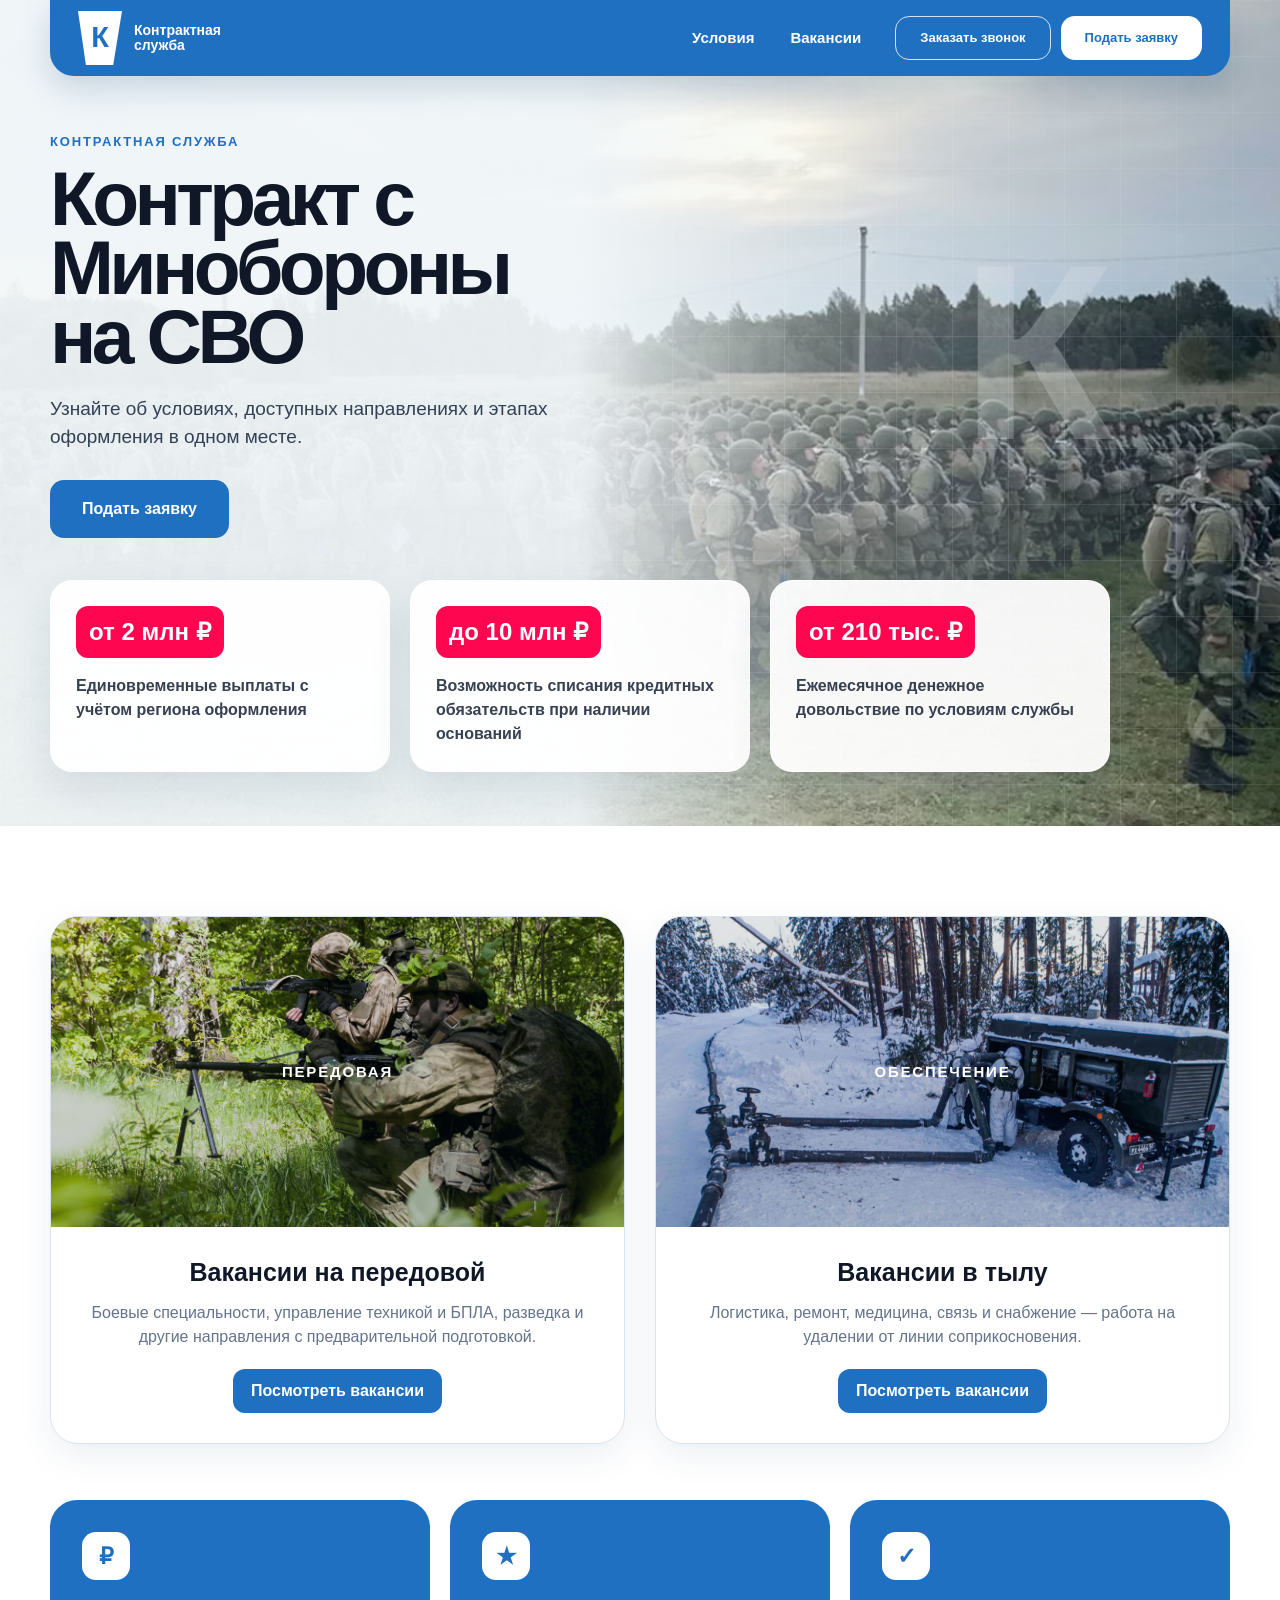
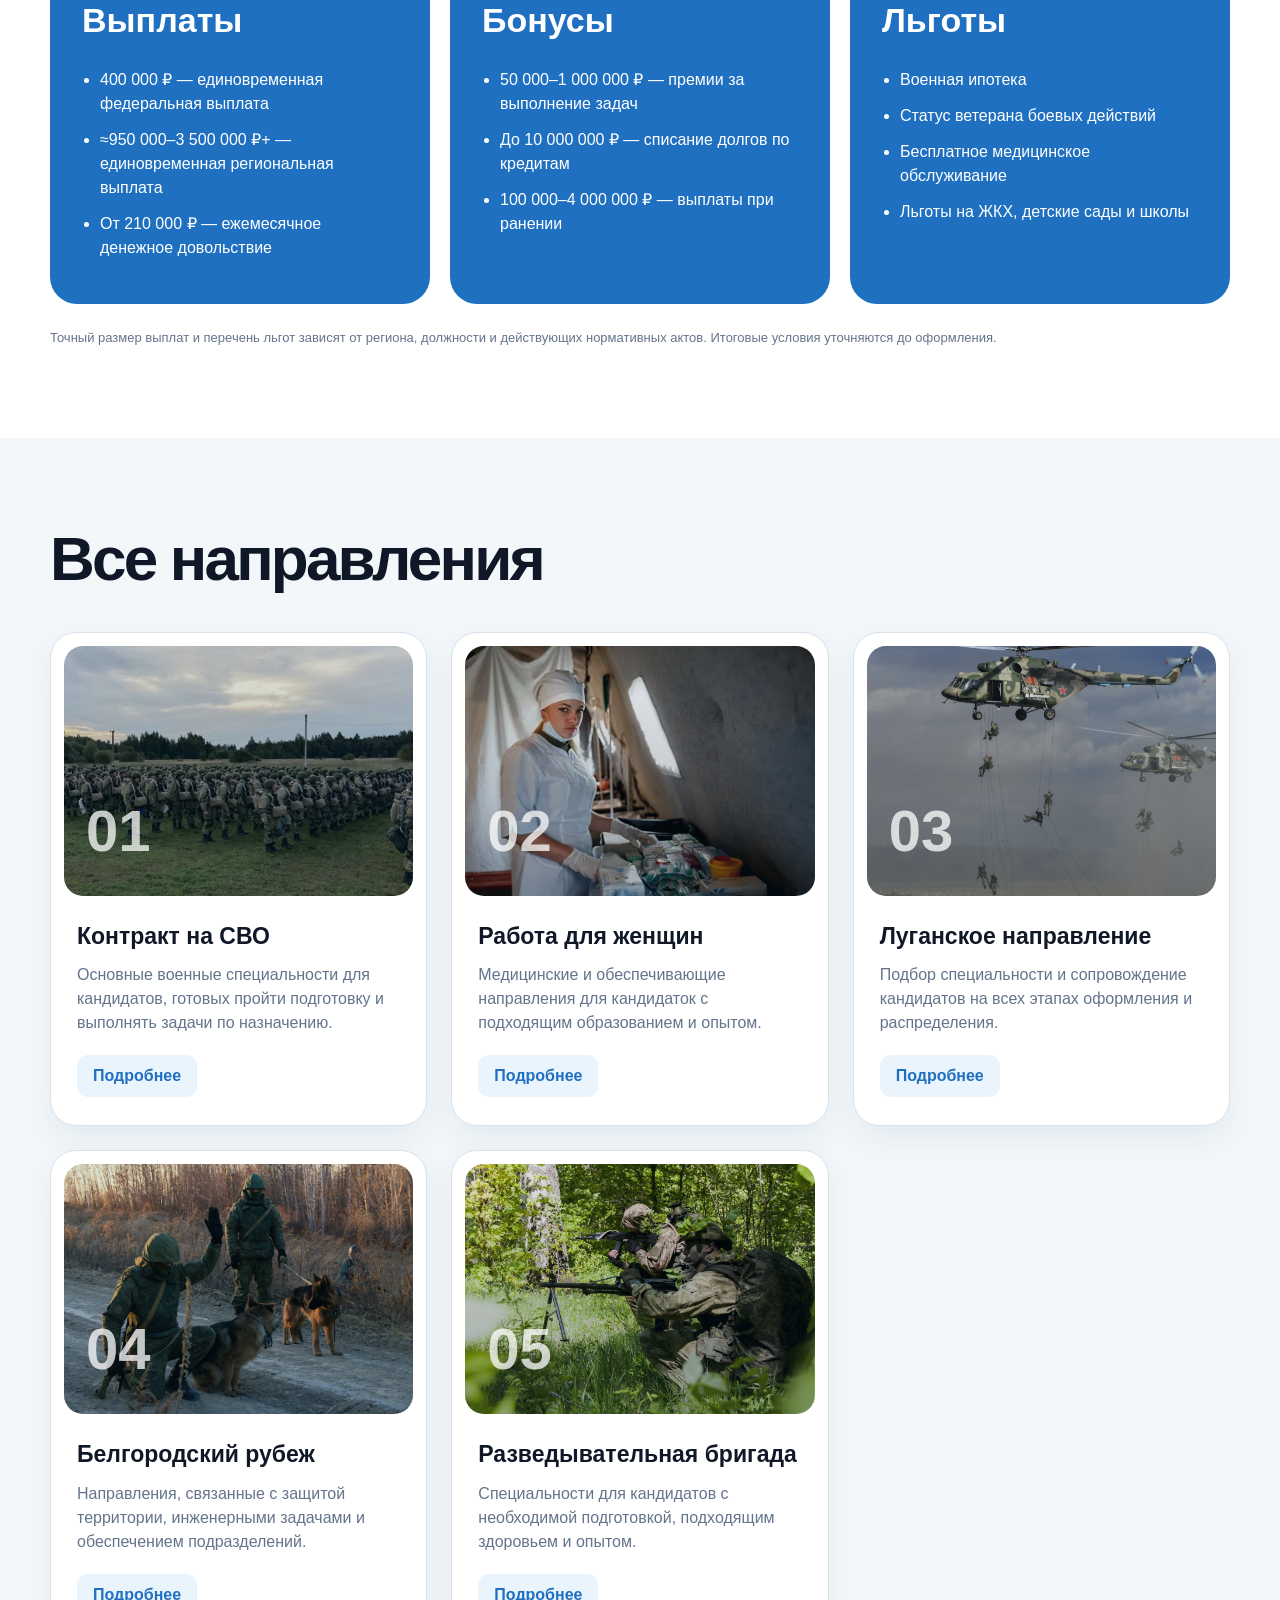
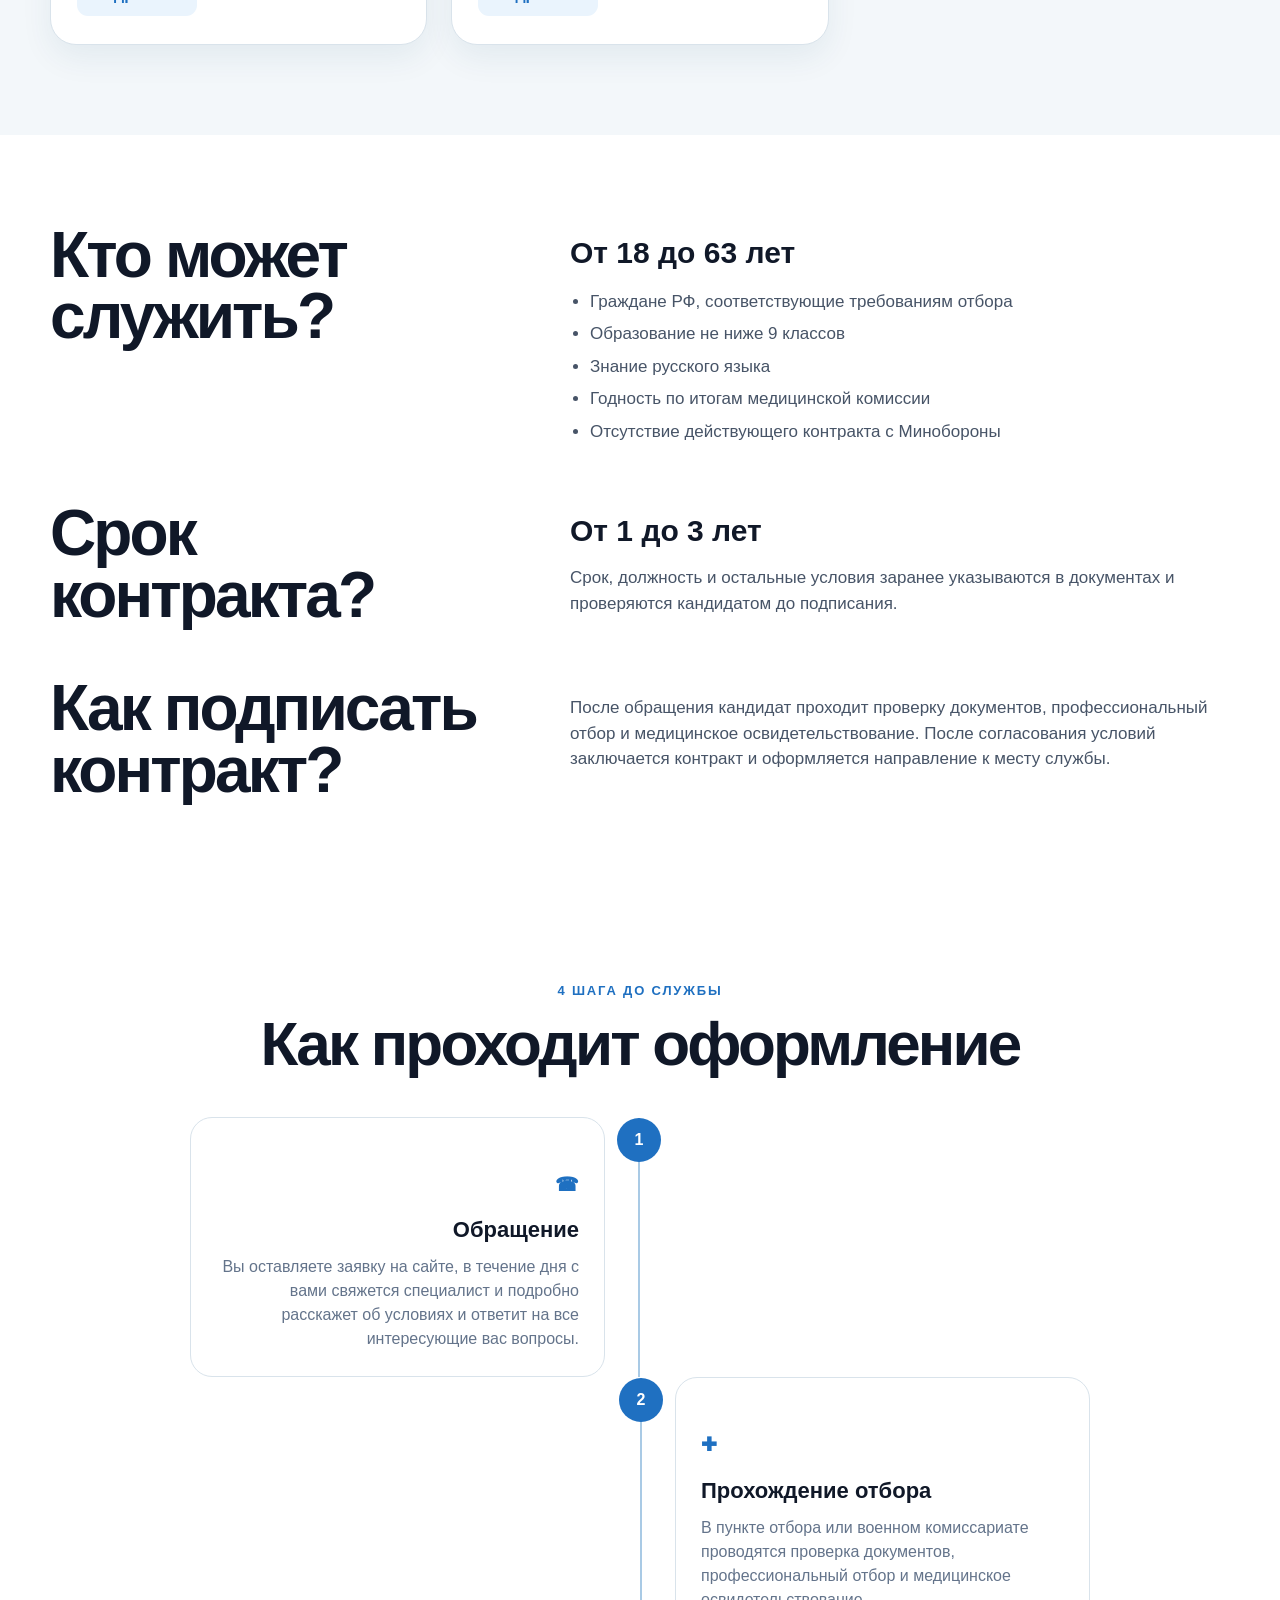
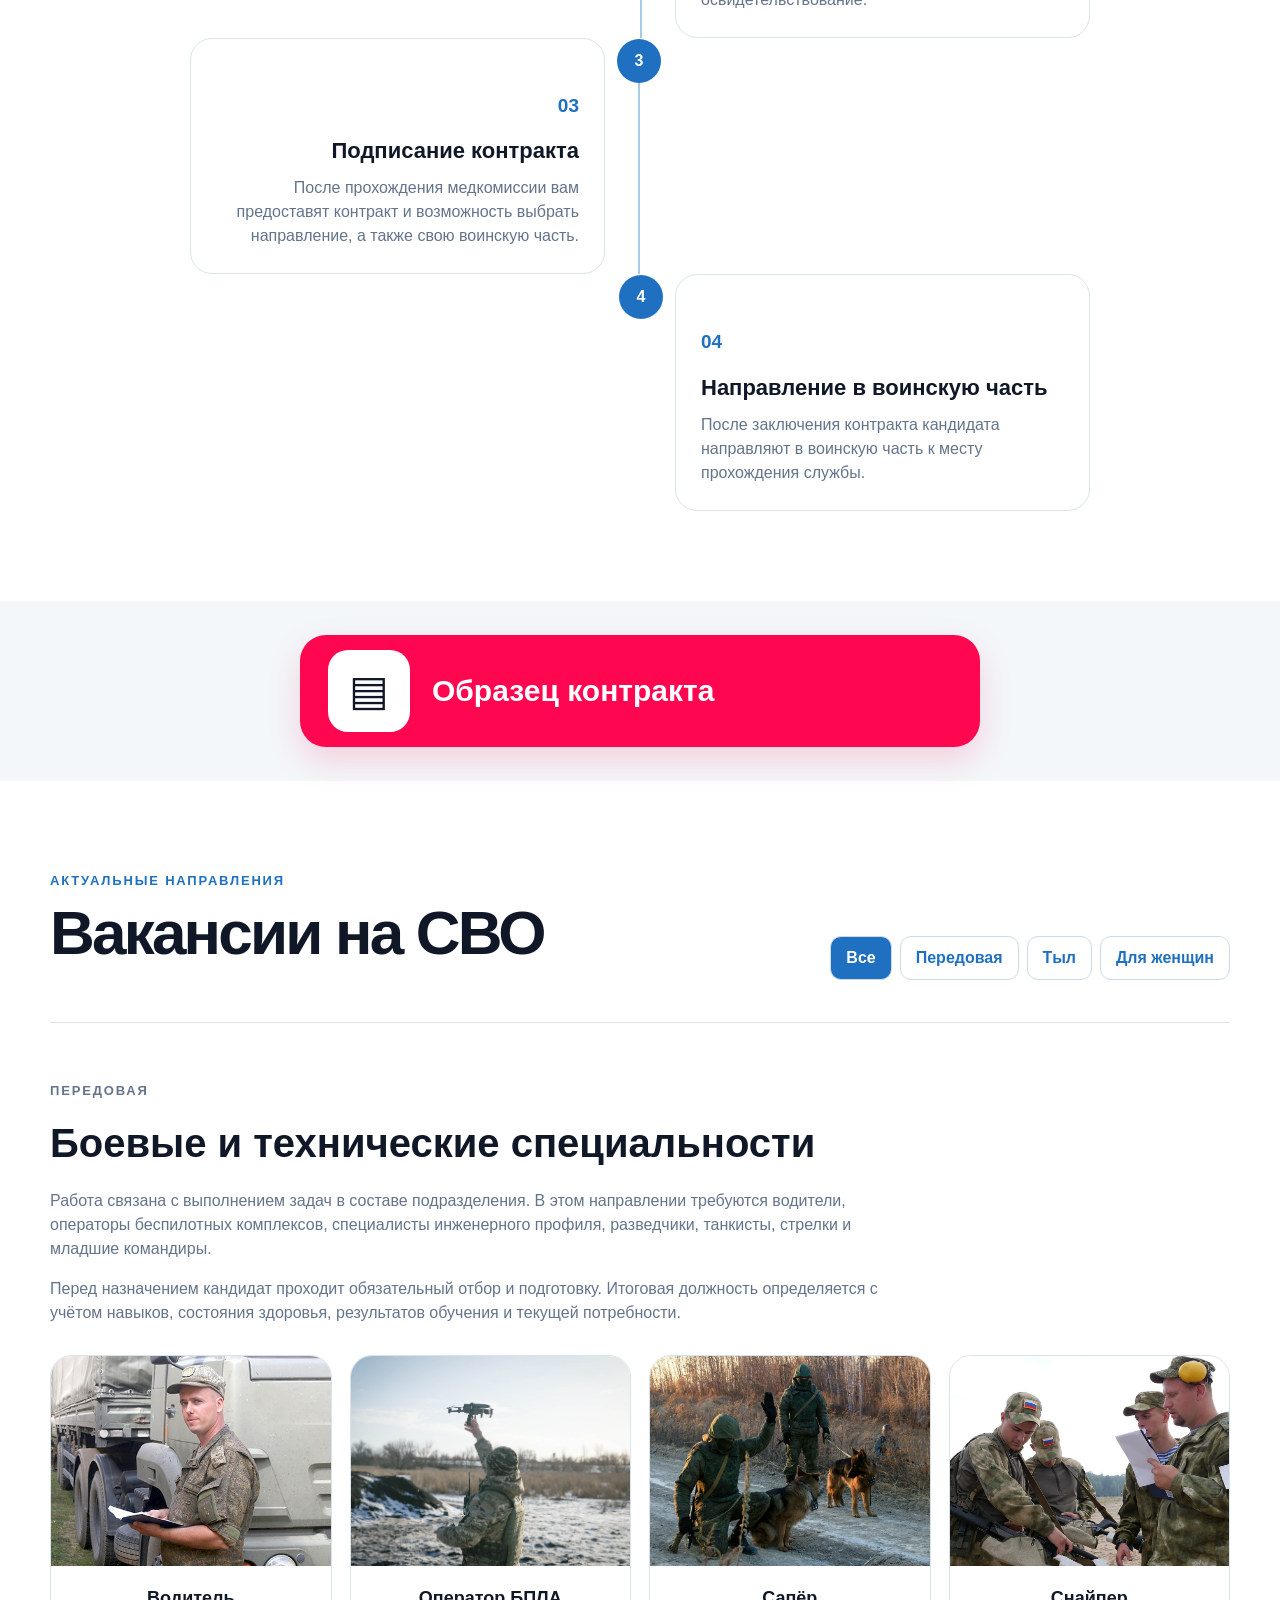
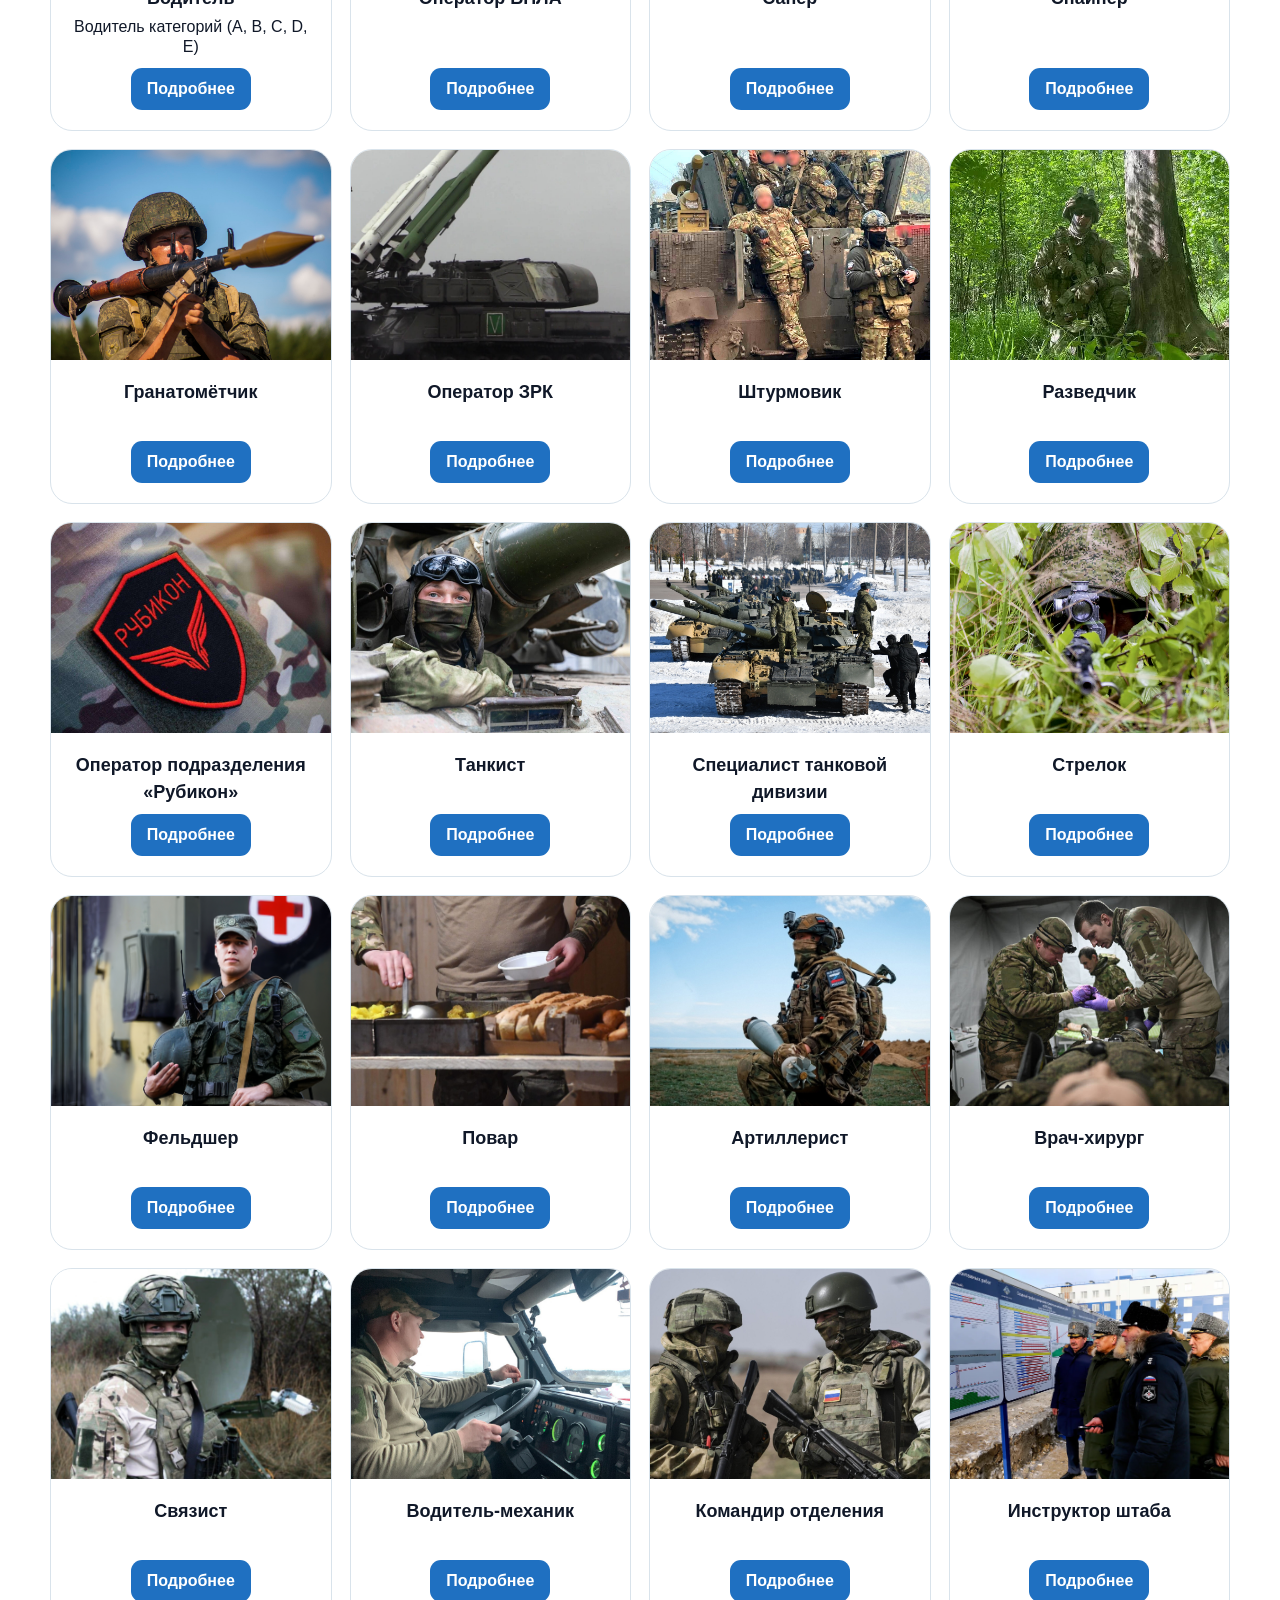
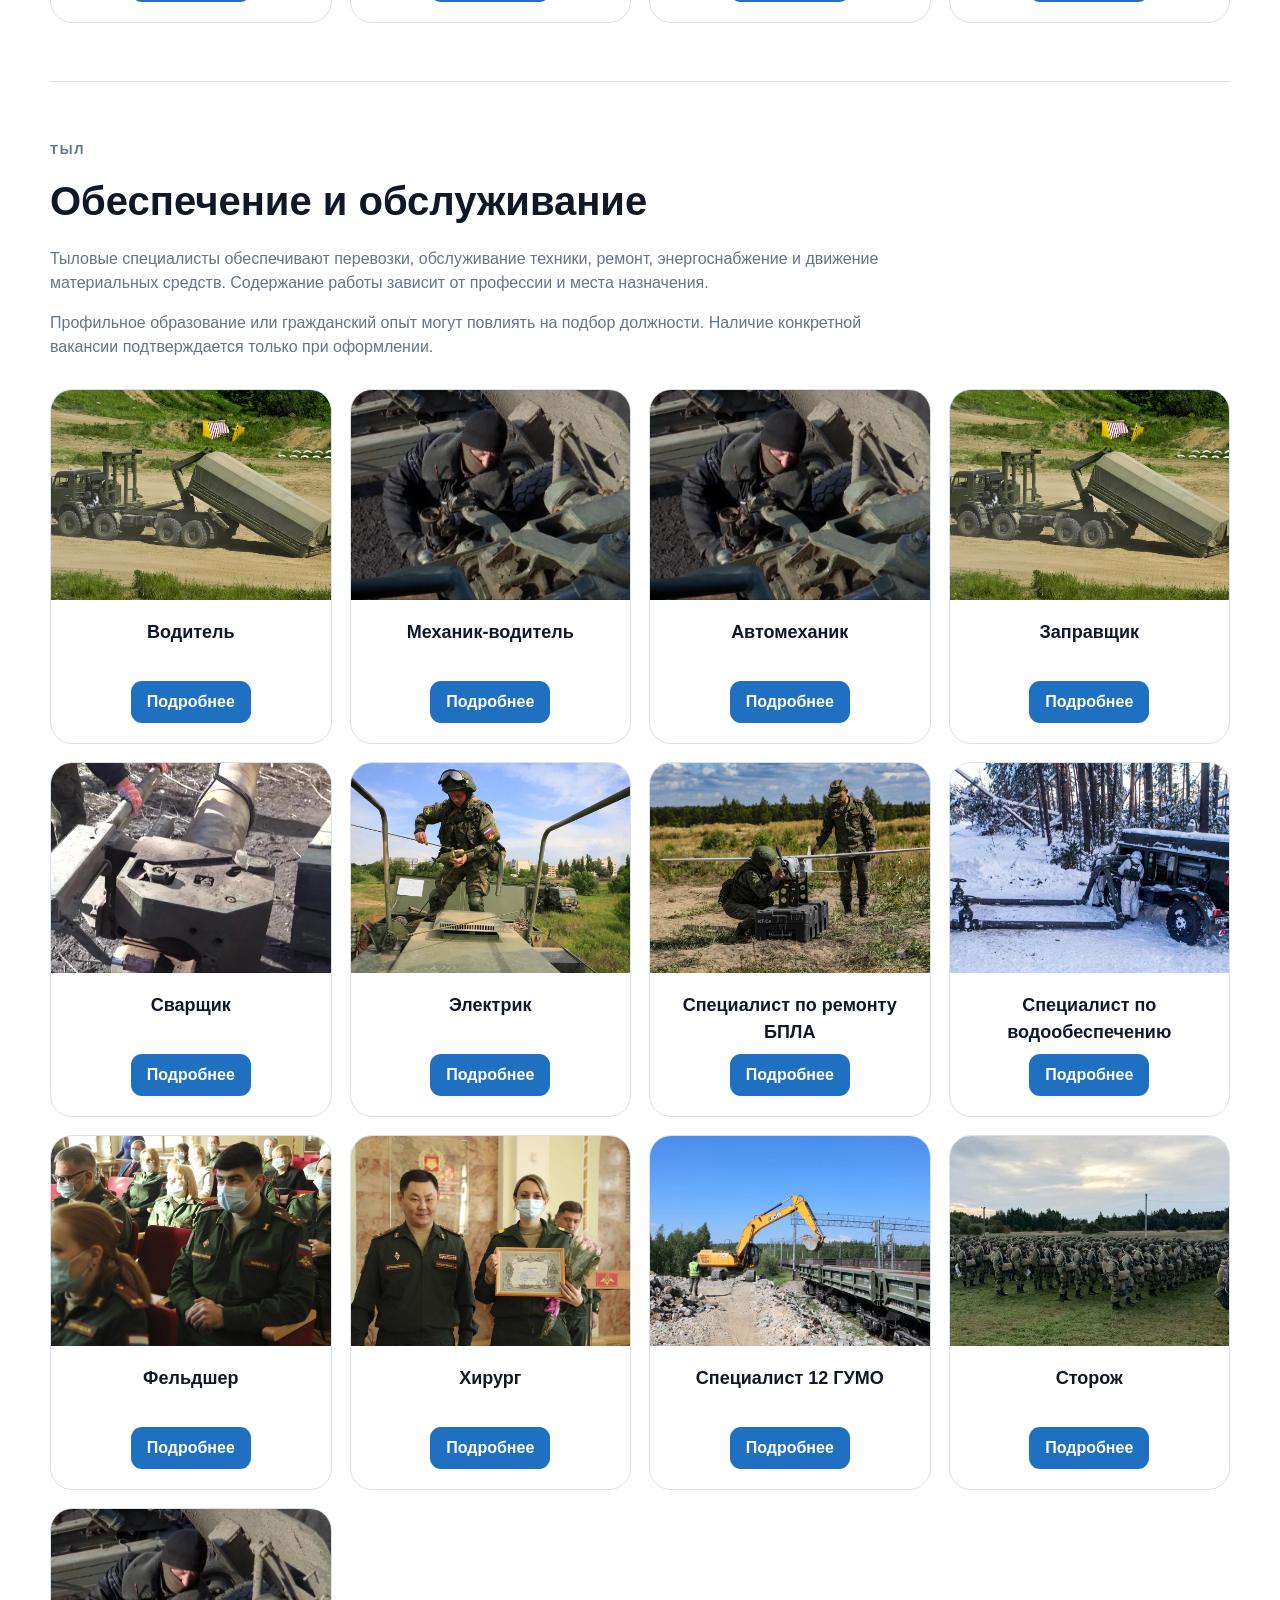
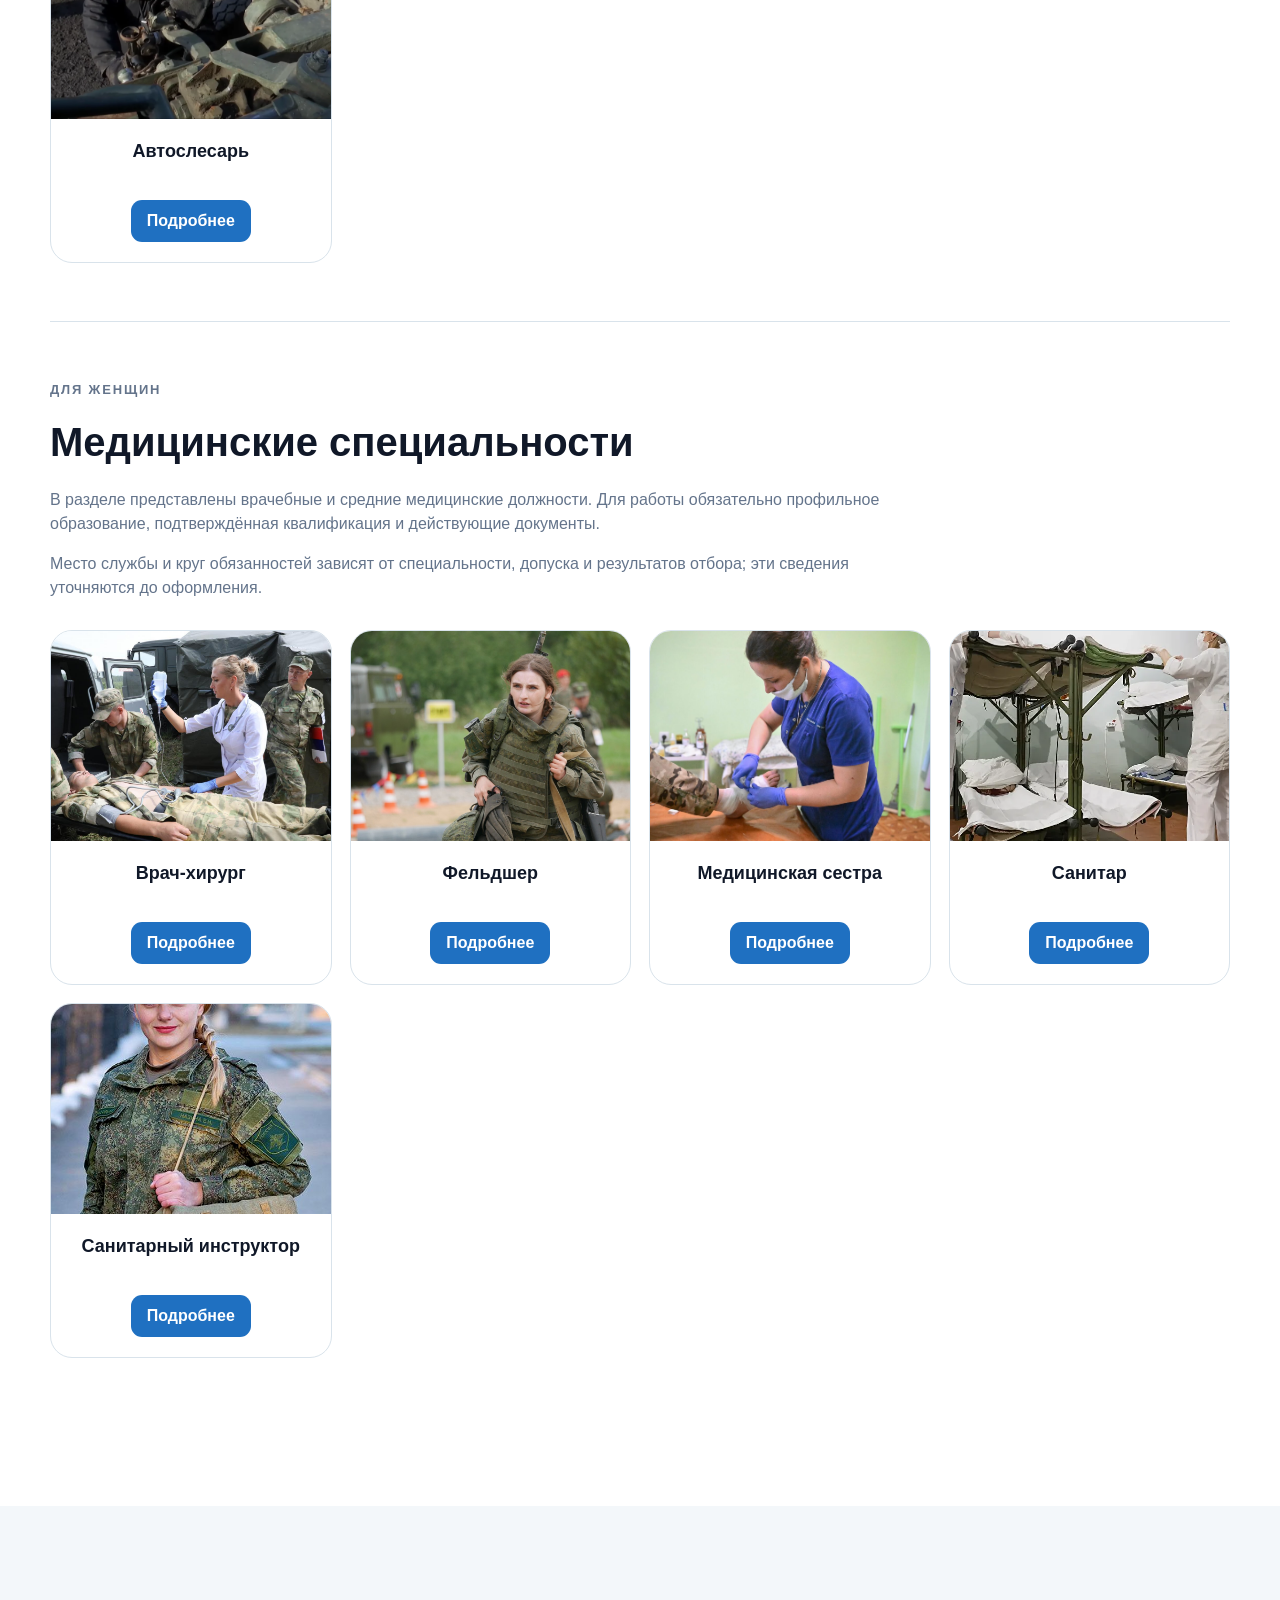
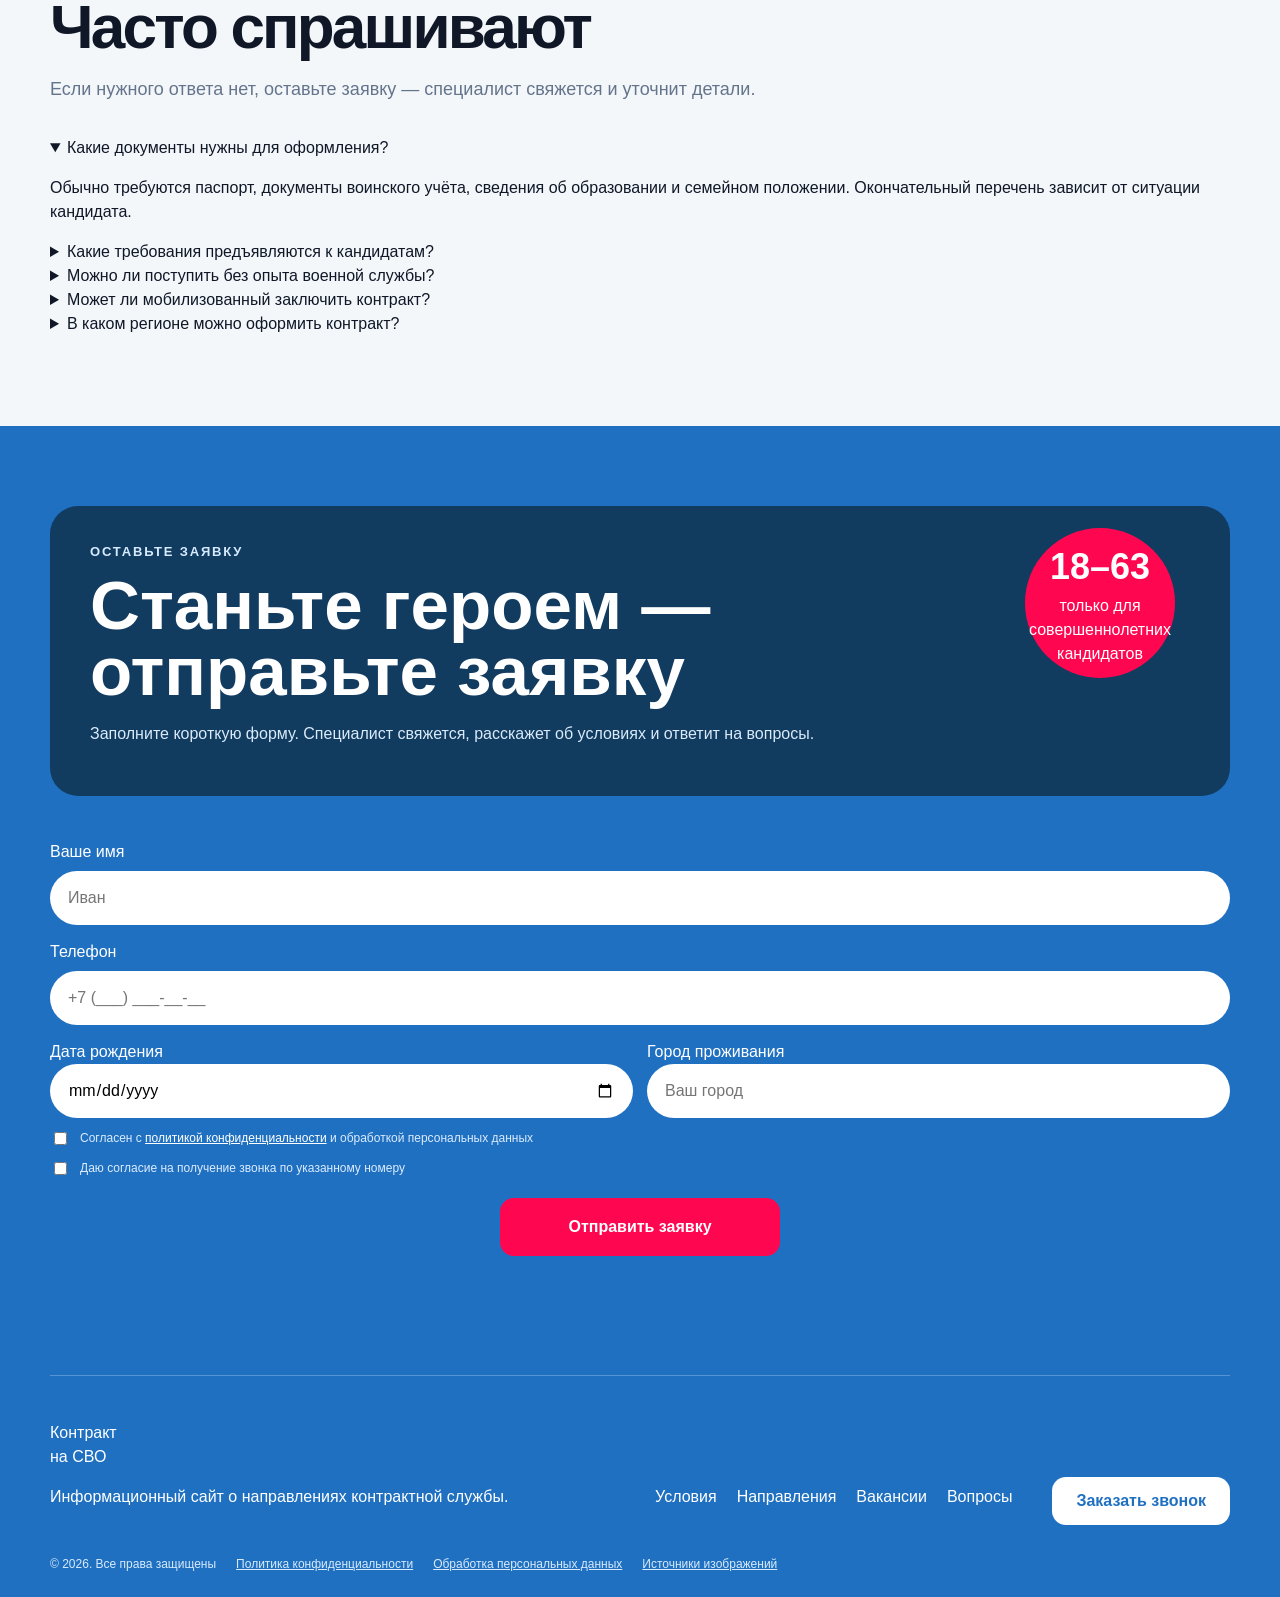
==== commit 2bf37712: "Document and polish contract service website" ====
--- a/index.html
+++ b/index.html
@@ -7,7 +7,6 @@
   <meta name="theme-color" content="#1668bd">
   <title>Контрактная служба — условия и вакансии</title>
   <link rel="stylesheet" href="assets/css/styles.css">
-  <link rel="stylesheet" href="assets/css/photo-review-active.css">
   <script src="assets/js/app.js" defer></script>
 </head>
 <body>
@@ -26,17 +25,13 @@
 
       <nav class="main-nav" id="main-nav" aria-label="Основная навигация">
         <a href="pages/terms.html">Условия</a>
-        <a href="#directions">Направления</a>
         <div class="nav-dropdown">
-          <button class="nav-dropdown-toggle" type="button" aria-expanded="false">Вакансии <span>⌄</span></button>
+          <button class="nav-dropdown-toggle" type="button" aria-expanded="false">Вакансии</button>
           <div class="nav-dropdown-menu">
-            <a href="pages/vacancies.html">Все вакансии</a>
             <a href="pages/vacancies.html#frontline">На передовой</a>
             <a href="pages/vacancies.html#rear">В тылу</a>
-            <a href="pages/vacancies.html#women">Для женщин</a>
-          </div>
-        </div>
-        <a href="#faq">Вопросы</a>
+          </div>
+        </div>
       </nav>
 
       <div class="header-actions">
@@ -55,7 +50,7 @@
       <div class="container hero-content">
         <div class="hero-copy">
           <p class="eyebrow">Контрактная служба</p>
-          <h1 id="hero-title"><span>Контракт</span><span>с Минобороны</span><span>на СВО</span></h1>
+          <h1 id="hero-title"><span>Контракт с</span><span>Минобороны</span><span>на СВО</span></h1>
           <p class="hero-lead">Узнайте об условиях, доступных направлениях и этапах оформления в одном месте.</p>
           <a class="button button-primary button-large" href="#application">Подать заявку</a>
         </div>
@@ -77,20 +72,15 @@
       </div>
     </section>
 
-    <section class="section intro-cards" aria-labelledby="service-title">
-      <div class="container">
-        <div class="section-heading centered">
-          <p class="eyebrow">Выберите направление</p>
-          <h2 id="service-title">Служба с учётом опыта и подготовки</h2>
-          <p>Есть задачи на передовой и специальности обеспечения. Подскажем, какие варианты могут подойти именно вам.</p>
-        </div>
+    <section class="section intro-cards" aria-label="Основные направления службы">
+      <div class="container">
         <div class="feature-grid">
           <article class="feature-card">
             <div class="media-placeholder media-front"><span>Передовая</span></div>
             <div class="feature-body">
               <h3>Вакансии на передовой</h3>
               <p>Боевые специальности, управление техникой и БПЛА, разведка и другие направления с предварительной подготовкой.</p>
-              <a class="text-link" href="#frontline">Посмотреть вакансии <span>→</span></a>
+              <a class="text-link" href="#frontline">Посмотреть вакансии</a>
             </div>
           </article>
           <article class="feature-card">
@@ -98,15 +88,15 @@
             <div class="feature-body">
               <h3>Вакансии в тылу</h3>
               <p>Логистика, ремонт, медицина, связь и снабжение — работа на удалении от линии соприкосновения.</p>
-              <a class="text-link" href="#rear">Посмотреть вакансии <span>→</span></a>
+              <a class="text-link" href="#rear">Посмотреть вакансии</a>
             </div>
           </article>
         </div>
 
         <div class="terms-grid" id="terms">
-          <article><span class="term-icon">₽</span><h3>Выплаты</h3><ul><li>Федеральные и региональные выплаты при оформлении</li><li>Ежемесячное денежное довольствие по должности и званию</li><li>Доплаты за отдельные задачи и условия службы</li></ul></article>
-          <article><span class="term-icon">★</span><h3>Доплаты</h3><ul><li>Премирование в предусмотренных нормативными актами случаях</li><li>Страховые и иные выплаты при наличии оснований</li><li>Отдельные региональные меры поддержки</li></ul></article>
-          <article><span class="term-icon">✓</span><h3>Льготы</h3><ul><li>Статус ветерана боевых действий при наличии оснований</li><li>Медицинское обеспечение и предусмотренная реабилитация</li><li>Социальные гарантии военнослужащим и членам их семей</li></ul></article>
+          <article><span class="term-icon">₽</span><h3>Выплаты</h3><ul><li>400 000 ₽ — единовременная федеральная выплата</li><li>≈950 000–3 500 000 ₽+ — единовременная региональная выплата</li><li>От 210 000 ₽ — ежемесячное денежное довольствие</li></ul></article>
+          <article><span class="term-icon">★</span><h3>Бонусы</h3><ul><li>50 000–1 000 000 ₽ — премии за выполнение задач</li><li>До 10 000 000 ₽ — списание долгов по кредитам</li><li>100 000–4 000 000 ₽ — выплаты при ранении</li></ul></article>
+          <article><span class="term-icon">✓</span><h3>Льготы</h3><ul><li>Военная ипотека</li><li>Статус ветерана боевых действий</li><li>Бесплатное медицинское обслуживание</li><li>Льготы на ЖКХ, детские сады и школы</li></ul></article>
         </div>
         <p class="legal-note">Точный размер выплат и перечень льгот зависят от региона, должности и действующих нормативных актов. Итоговые условия уточняются до оформления.</p>
       </div>
@@ -114,10 +104,7 @@
 
     <section class="section section-soft" id="directions" aria-labelledby="directions-title">
       <div class="container">
-        <div class="section-heading">
-          <p class="eyebrow">Все направления</p>
-          <h2 id="directions-title">Найдите подходящий формат службы</h2>
-        </div>
+        <div class="section-heading"><h2 id="directions-title">Все направления</h2></div>
         <div class="direction-grid">
           <article class="direction-card"><div class="direction-visual visual-contract"><span>01</span></div><h3>Контракт на СВО</h3><p>Основные военные специальности для кандидатов, готовых пройти подготовку и выполнять задачи по назначению.</p><a href="#frontline">Подробнее</a></article>
           <article class="direction-card"><div class="direction-visual visual-women"><span>02</span></div><h3>Работа для женщин</h3><p>Медицинские и обеспечивающие направления для кандидаток с подходящим образованием и опытом.</p><a href="#women">Подробнее</a></article>
@@ -129,48 +116,33 @@
     </section>
 
     <section class="section eligibility" aria-labelledby="eligibility-title">
-      <div class="container eligibility-grid">
-        <div class="eligibility-title">
-          <p class="eyebrow">Требования</p>
-          <h2 id="eligibility-title">Кто может поступить на службу?</h2>
-          <div class="age-badge"><strong>18–63</strong><span>года</span></div>
-        </div>
-        <div class="eligibility-copy">
-          <ul class="check-list">
-            <li>Кандидаты в возрасте от 18 до 63 лет</li>
-            <li>Образование и квалификация, подходящие для выбранной должности</li>
-            <li>Знание русского языка в объёме, необходимом для службы</li>
-            <li>Соответствие требованиям по здоровью и профессиональному отбору</li>
-            <li>Отсутствие действующего контракта с Минобороны</li>
-            <li>Индивидуальное рассмотрение судимости и иных обстоятельств</li>
-          </ul>
-          <div class="contract-term"><span>Срок контракта</span><strong>обычно 1–3 года</strong><p>Точный срок, должность и остальные условия должны быть указаны в документах до подписания.</p></div>
-        </div>
+      <div class="container questions-grid">
+        <h2 id="eligibility-title">Кто может<br>служить?</h2>
+        <div><strong class="answer-lead">От 18 до 63 лет</strong><ul><li>Граждане РФ, соответствующие требованиям отбора</li><li>Образование не ниже 9 классов</li><li>Знание русского языка</li><li>Годность по итогам медицинской комиссии</li><li>Отсутствие действующего контракта с Минобороны</li></ul></div>
+        <h2>Срок<br>контракта?</h2>
+        <div><strong class="answer-lead">От 1 до 3 лет</strong><p>Срок, должность и остальные условия заранее указываются в документах и проверяются кандидатом до подписания.</p></div>
+        <h2>Как подписать<br>контракт?</h2>
+        <div><p>После обращения кандидат проходит проверку документов, профессиональный отбор и медицинское освидетельствование. После согласования условий заключается контракт и оформляется направление к месту службы.</p></div>
       </div>
     </section>
 
     <section class="section process" aria-labelledby="process-title">
       <div class="container">
-        <div class="section-heading centered">
-          <p class="eyebrow">Понятный порядок</p>
-          <h2 id="process-title">Четыре шага до службы</h2>
-          <p>Сопровождаем кандидата от первого обращения до выезда в подразделение.</p>
-        </div>
-        <ol class="steps">
-          <li><span class="step-number">1</span><div class="step-icon">☎</div><h3>Обращение</h3><p>Оставьте заявку. Специалист свяжется, ответит на вопросы и проведёт первичную консультацию.</p></li>
-          <li><span class="step-number">2</span><div class="step-icon">✚</div><h3>Отбор и комиссия</h3><p>Проверка документов, профессиональный отбор и медицинское освидетельствование.</p></li>
-          <li><span class="step-number">3</span><div class="step-icon">✎</div><h3>Подписание контракта</h3><p>После согласования условий кандидат знакомится с документами и подписывает контракт.</p></li>
-          <li><span class="step-number">4</span><div class="step-icon">➜</div><h3>Выезд в часть</h3><p>По итогам оформления организуется направление к месту прохождения службы.</p></li>
+        <div class="section-heading centered"><p class="eyebrow">4 шага до службы</p><h2 id="process-title">Как проходит оформление</h2></div>
+        <ol class="steps timeline-steps">
+          <li><span class="step-number">1</span><div class="step-icon">☎</div><h3>Обращение</h3><p>Вы оставляете заявку на сайте, в течение дня с вами свяжется специалист и подробно расскажет об условиях и ответит на все интересующие вас вопросы.</p></li>
+          <li><span class="step-number">2</span><div class="step-icon">✚</div><h3>Прохождение отбора</h3><p>В пункте отбора или военном комиссариате проводятся проверка документов, профессиональный отбор и медицинское освидетельствование.</p></li>
+          <li><span class="step-number">3</span><div class="step-icon">03</div><h3>Подписание контракта</h3><p>После прохождения медкомиссии вам предоставят контракт и возможность выбрать направление, а также свою воинскую часть.</p></li>
+          <li><span class="step-number">4</span><div class="step-icon">04</div><h3>Направление в воинскую часть</h3><p>После заключения контракта кандидата направляют в воинскую часть к месту прохождения службы.</p></li>
         </ol>
       </div>
     </section>
 
     <section class="contract-sample" aria-label="Образец контракта">
-      <div class="container contract-strip">
-        <div class="document-icon" aria-hidden="true">▤</div>
-        <div><span>Перед оформлением</span><h2>Изучите образец контракта</h2></div>
-        <button class="button button-light" type="button" data-open-modal="document">Открыть образец</button>
-      </div>
+      <button class="contract-strip" type="button" data-open-modal="document">
+        <span class="document-icon" aria-hidden="true">▤</span>
+        <span class="contract-title">Образец контракта</span>
+      </button>
     </section>
 
     <section class="section vacancies" id="vacancies" aria-labelledby="vacancies-title">
@@ -211,7 +183,7 @@
         </div>
 
         <div class="vacancy-group" id="women">
-          <div class="vacancy-group-copy"><p class="eyebrow">Для женщин</p><h3>Специальности для женщин</h3><p>Представлены медицинские, операторские, штабные и обеспечивающие направления. Для клинической работы обязательно подходящее медицинское образование и профессиональный допуск.</p><p>Требования к квалификации, опыту и месту службы различаются. До оформления необходимо получить точное название должности и перечень обязанностей.</p></div>
+          <div class="vacancy-group-copy"><p class="eyebrow">Для женщин</p><h3>Медицинские специальности</h3><p>В разделе представлены врачебные и средние медицинские должности. Для работы обязательно профильное образование, подтверждённая квалификация и действующие документы.</p><p>Место службы и круг обязанностей зависят от специальности, допуска и результатов отбора; эти сведения уточняются до оформления.</p></div>
           <div class="job-grid" data-category="women">
             <article class="job-card"><div class="job-image job-doctor"><span>В</span></div><h4>Военный врач</h4><button type="button" data-job="Военный врач" data-slug="military-doctor">Подробнее</button></article>
             <article class="job-card"><div class="job-image job-paramedic"><span>Ф</span></div><h4>Фельдшер</h4><button type="button" data-job="Фельдшер" data-slug="paramedic">Подробнее</button></article>
@@ -225,13 +197,13 @@
 
     <section class="section section-soft faq" id="faq" aria-labelledby="faq-title">
       <div class="container faq-layout">
-        <div class="section-heading"><p class="eyebrow">Часто спрашивают</p><h2 id="faq-title">Ответы на основные вопросы</h2><p>Если нужного ответа нет, оставьте заявку — специалист свяжется и уточнит детали.</p></div>
+        <div class="section-heading"><h2 id="faq-title">Часто спрашивают</h2><p>Если нужного ответа нет, оставьте заявку — специалист свяжется и уточнит детали.</p></div>
         <div class="accordion">
           <details open><summary>Какие документы нужны для оформления?</summary><div><p>Обычно требуются паспорт, документы воинского учёта, сведения об образовании и семейном положении. Окончательный перечень зависит от ситуации кандидата.</p></div></details>
+          <details><summary>Какие требования предъявляются к кандидатам?</summary><div><p>Учитываются возраст, образование, состояние здоровья и результаты профессионального отбора. Окончательное решение принимается после обязательных процедур.</p></div></details>
           <details><summary>Можно ли поступить без опыта военной службы?</summary><div><p>Да, отсутствие предыдущего опыта само по себе не исключает оформление. Перед направлением предусмотрена необходимая подготовка.</p></div></details>
-          <details><summary>Какие требования предъявляются к здоровью?</summary><div><p>Пригодность определяется медицинской комиссией. Решение принимается индивидуально с учётом выбранной специальности.</p></div></details>
-          <details><summary>Как выбирается должность?</summary><div><p>Учитываются образование, гражданская профессия, опыт, результаты отбора и актуальная потребность подразделений.</p></div></details>
-          <details><summary>Сколько занимает оформление?</summary><div><p>Срок зависит от готовности документов, прохождения комиссии и организационных процедур. Точный график сообщит сопровождающий специалист.</p></div></details>
+          <details><summary>Может ли мобилизованный заключить контракт?</summary><div><p>Порядок оформления для уже проходящего службу кандидата отличается и уточняется непосредственно в его воинской части.</p></div></details>
+          <details><summary>В каком регионе можно оформить контракт?</summary><div><p>Доступный регион и пункт оформления определяются с учётом документов кандидата и действующего порядка. Варианты необходимо подтвердить до поездки.</p></div></details>
         </div>
       </div>
     </section>
@@ -240,13 +212,13 @@
       <div class="container application-shell">
         <div class="application-copy">
           <p class="eyebrow light">Оставьте заявку</p>
-          <h2 id="application-title">Сделайте первый шаг</h2>
+          <h2 id="application-title">Станьте героем — отправьте заявку</h2>
           <p>Заполните короткую форму. Специалист свяжется, расскажет об условиях и ответит на вопросы.</p>
           <div class="application-age"><strong>18–63</strong><span>только для совершеннолетних кандидатов</span></div>
         </div>
         <form class="application-form" data-form-name="main-application" novalidate>
           <label>Ваше имя<input name="name" type="text" autocomplete="name" placeholder="Иван" required></label>
-          <label>Телефон<input name="phone" type="tel" autocomplete="tel" inputmode="tel" placeholder="+7 (___) ___-__-__" required></label>
+<label>Телефон<input name="phone" type="tel" autocomplete="tel" inputmode="tel" maxlength="18" pattern="\+7 \([0-9]{3}\) [0-9]{3}-[0-9]{2}-[0-9]{2}" placeholder="+7 (___) ___-__-__" required></label>
           <div class="form-row">
             <label>Дата рождения<input name="birthdate" type="date" required></label>
             <label>Город проживания<input name="city" type="text" autocomplete="address-level2" placeholder="Ваш город" required></label>
@@ -264,14 +236,14 @@
     <div class="container footer-grid">
       <div><a class="footer-brand" href="#top">Контракт<br>на СВО</a><p>Информационный сайт о направлениях контрактной службы.</p></div>
       <nav aria-label="Навигация в подвале"><a href="#terms">Условия</a><a href="#directions">Направления</a><a href="#vacancies">Вакансии</a><a href="#faq">Вопросы</a></nav>
-      <div class="footer-contact"><button class="button button-light" type="button" data-open-modal="callback">Заказать звонок</button><p>Контактные данные и реквизиты будут добавлены перед публикацией.</p></div>
+      <div class="footer-contact"><button class="button button-light" type="button" data-open-modal="callback">Заказать звонок</button></div>
     </div>
-    <div class="container footer-bottom"><span>© <span data-current-year></span>. Все права защищены</span><a href="pages/privacy.html">Политика конфиденциальности</a><a href="pages/personal-data.html">Обработка персональных данных</a><a href="pages/image-credits.html">Источники фотографий</a></div>
+    <div class="container footer-bottom"><span>© <span data-current-year></span>. Все права защищены</span><a href="pages/privacy.html">Политика конфиденциальности</a><a href="pages/personal-data.html">Обработка персональных данных</a><a href="pages/image-credits.html">Источники изображений</a></div>
   </footer>
 
   <div class="modal" id="callback-modal" role="dialog" aria-modal="true" aria-labelledby="callback-title" hidden>
     <div class="modal-backdrop" data-close-modal></div>
-    <div class="modal-card"><button class="modal-close" type="button" aria-label="Закрыть" data-close-modal>×</button><p class="eyebrow">Обратный звонок</p><h2 id="callback-title">Оставьте номер</h2><p>Специалист свяжется с вами и ответит на вопросы.</p><form data-form-name="callback" novalidate><label>Ваше имя<input name="name" type="text" autocomplete="name" required></label><label>Телефон<input name="phone" type="tel" autocomplete="tel" inputmode="tel" placeholder="+7 (___) ___-__-__" required></label><label class="checkbox"><input name="privacy" type="checkbox" required><span>Согласен на обработку персональных данных</span></label><button class="button button-primary" type="submit">Заказать звонок</button><p class="form-status" role="status" aria-live="polite"></p></form></div>
+    <div class="modal-card"><button class="modal-close" type="button" aria-label="Закрыть" data-close-modal>×</button><p class="eyebrow">Обратный звонок</p><h2 id="callback-title">Оставьте номер</h2><p>Специалист свяжется с вами и ответит на вопросы.</p><form data-form-name="callback" novalidate><label>Ваше имя<input name="name" type="text" autocomplete="name" required></label><label>Телефон<input name="phone" type="tel" autocomplete="tel" inputmode="tel" maxlength="18" pattern="\+7 \([0-9]{3}\) [0-9]{3}-[0-9]{2}-[0-9]{2}" placeholder="+7 (___) ___-__-__" required></label><label class="checkbox"><input name="privacy" type="checkbox" required><span>Согласен на обработку персональных данных</span></label><button class="button button-primary" type="submit">Заказать звонок</button><p class="form-status" role="status" aria-live="polite"></p></form></div>
   </div>
 
   <div class="modal" id="document-modal" role="dialog" aria-modal="true" aria-labelledby="document-title" hidden>
--- a/assets/css/styles.css
+++ b/assets/css/styles.css
@@ -1,80 +1,295 @@
-@import url('https://fonts.googleapis.com/css2?family=Manrope:wght@400;500;600;700;800&display=swap');
-
-:root{--blue:#176bc1;--blue-dark:#094a87;--navy:#082f55;--accent:#ff0a4f;--ink:#111827;--muted:#667085;--soft:#f2f6fa;--white:#fff;--radius:28px;--shadow:0 20px 60px rgba(9,47,85,.12);--container:1180px}
-*{box-sizing:border-box}html{scroll-behavior:smooth;scroll-padding-top:100px}body{margin:0;font-family:"Manrope",Arial,sans-serif;color:var(--ink);background:#fff;line-height:1.55}body.modal-open{overflow:hidden}a{color:inherit}button,input{font:inherit}.container{width:min(var(--container),calc(100% - 40px));margin-inline:auto}.skip-link{position:fixed;left:16px;top:-80px;background:#fff;padding:12px 18px;z-index:1000;border-radius:12px}.skip-link:focus{top:16px}.eyebrow{margin:0 0 12px;color:var(--blue);font-size:13px;font-weight:800;letter-spacing:.13em;text-transform:uppercase}.eyebrow.light{color:#b8dcff}.section{padding:105px 0}.section-soft{background:var(--soft)}.section-heading{max-width:720px;margin-bottom:48px}.section-heading.centered{text-align:center;margin-inline:auto}.section-heading h2{font-size:clamp(34px,5vw,60px);line-height:1.05;letter-spacing:-.045em;margin:0 0 18px}.section-heading p:last-child{font-size:18px;color:var(--muted);margin-bottom:0}.button{display:inline-flex;align-items:center;justify-content:center;min-height:46px;padding:0 24px;border:0;border-radius:999px;font-weight:800;text-decoration:none;cursor:pointer;transition:.2s ease}.button:hover{transform:translateY(-2px)}.button-primary{background:var(--blue);color:#fff}.button-accent{background:var(--accent);color:#fff}.button-light{background:#fff;color:var(--blue)}.button-outline{color:#fff;border:1px solid rgba(255,255,255,.75);background:transparent}.button-large{min-height:58px;padding-inline:32px}
-.site-header{position:fixed;top:0;left:0;width:100%;z-index:100;background:transparent;padding-top:12px}.header-shell{height:72px;background:var(--blue);border-radius:0 0 22px 22px;padding:0 24px;display:flex;align-items:center;gap:30px;box-shadow:0 12px 30px rgba(9,60,110,.18)}.brand{display:flex;align-items:center;gap:10px;color:#fff;text-decoration:none;flex:none}.brand-mark{width:42px;height:48px;display:grid;place-items:center;background:#fff;color:var(--blue);font-size:28px;font-weight:900;clip-path:polygon(0 0,100% 0,78% 100%,18% 100%)}.brand-name{font-size:14px;line-height:1.05;font-weight:800}.main-nav{display:flex;gap:26px;margin-left:auto}.main-nav a{color:#fff;text-decoration:none;font-size:14px;font-weight:700}.main-nav a:hover{text-decoration:underline;text-underline-offset:5px}.header-actions{display:flex;gap:10px}.header-actions .button{font-size:12px;min-height:42px;padding-inline:18px}.menu-toggle{display:none;background:none;border:0;padding:8px}.menu-toggle span{display:block;width:25px;height:2px;background:#fff;margin:5px}
-.hero{position:relative;min-height:940px;padding:155px 0 65px;overflow:hidden;background:linear-gradient(115deg,#dce9f3 0%,#edf4f8 52%,#9fb6c7 100%)}.hero:after{content:"";position:absolute;inset:0;background:linear-gradient(90deg,rgba(255,255,255,.45),transparent 55%),linear-gradient(0deg,rgba(3,34,61,.25),transparent 40%);pointer-events:none}.hero-content{position:relative;z-index:2;height:720px;display:flex;flex-direction:column;justify-content:space-between}.hero-copy{max-width:690px}.hero h1{margin:0 0 25px;font-size:clamp(62px,7.3vw,108px);line-height:.9;letter-spacing:-.065em}.hero-lead{max-width:560px;font-size:19px;margin:0 0 30px;color:#334155}.hero-art{position:absolute;z-index:1;right:-5%;top:70px;width:59%;height:88%;border-radius:45% 0 0 0;background:linear-gradient(150deg,rgba(23,107,193,.15),rgba(8,47,85,.85)),radial-gradient(circle at 30% 20%,#d8e5ee 0 18%,transparent 19%),#607d91;clip-path:polygon(25% 0,100% 0,100% 100%,0 100%,12% 55%)}.hero-grid{position:absolute;inset:0;background-image:linear-gradient(rgba(255,255,255,.09) 1px,transparent 1px),linear-gradient(90deg,rgba(255,255,255,.09) 1px,transparent 1px);background-size:48px 48px;mask-image:linear-gradient(to bottom,transparent,#000)}.hero-shield{position:absolute;right:17%;top:23%;font-size:280px;font-weight:900;color:rgba(255,255,255,.12);transform:rotate(-9deg)}.hero-benefits{display:grid;grid-template-columns:repeat(3,1fr);gap:20px;max-width:1060px}.benefit-card{padding:24px;border-radius:22px;background:rgba(255,255,255,.93);box-shadow:var(--shadow);backdrop-filter:blur(8px)}.benefit-card strong{display:table;background:var(--accent);color:#fff;border-radius:13px;padding:8px 13px;margin-bottom:14px;font-size:24px}.benefit-card span{font-weight:600;color:#344054}
-.feature-grid{display:grid;grid-template-columns:1fr 1fr;gap:28px}.feature-card{overflow:hidden;border-radius:var(--radius);background:#fff;box-shadow:var(--shadow);border:1px solid #e7edf2}.media-placeholder{height:330px;display:flex;align-items:flex-end;padding:25px;background-size:cover;color:#fff;font-size:14px;font-weight:800;letter-spacing:.12em;text-transform:uppercase}.media-front{background:linear-gradient(145deg,rgba(4,30,53,.1),rgba(4,30,53,.9)),linear-gradient(35deg,#7e8b77,#c7d2c0)}.media-rear{background:linear-gradient(145deg,rgba(4,30,53,.1),rgba(4,30,53,.9)),linear-gradient(35deg,#5c7167,#b9c9bf)}.feature-body{padding:28px}.feature-body h3{font-size:27px;margin:0 0 10px}.feature-body p{color:var(--muted);margin:0 0 18px}.text-link{color:var(--blue);font-weight:800;text-decoration:none}.terms-grid{display:grid;grid-template-columns:repeat(3,1fr);gap:8px;margin-top:70px}.terms-grid article{min-height:390px;padding:36px 32px;background:var(--blue);color:#fff;border-radius:30px}.term-icon{display:grid;place-items:center;width:52px;height:52px;border-radius:15px;background:rgba(255,255,255,.16);font-size:24px;font-weight:800}.terms-grid h3{font-size:34px;margin:24px 0 20px}.terms-grid ul{padding-left:20px}.terms-grid li{margin:14px 0}.legal-note{font-size:12px;color:var(--muted);max-width:850px;margin:20px auto 0;text-align:center}
-.direction-grid{display:grid;grid-template-columns:repeat(6,1fr);gap:22px}.direction-card{grid-column:span 2;background:#fff;border-radius:25px;padding:12px 12px 24px;border:1px solid #dce6ef}.direction-card:nth-child(4){grid-column:2/span 2}.direction-visual{height:250px;border-radius:18px;position:relative;overflow:hidden;background:linear-gradient(145deg,#9fb3a6,#294a42)}.direction-visual:after{content:"";position:absolute;width:200px;height:200px;border:1px solid rgba(255,255,255,.45);border-radius:50%;right:-45px;bottom:-70px}.direction-visual span{position:absolute;left:18px;bottom:12px;color:rgba(255,255,255,.75);font-size:52px;font-weight:800}.visual-women{background:linear-gradient(145deg,#bdd4d5,#3b6872)}.visual-region{background:linear-gradient(145deg,#d4c1a8,#6b5641)}.visual-border{background:linear-gradient(145deg,#acc6a3,#405d36)}.visual-brigade{background:linear-gradient(145deg,#9aa7ad,#394753)}.direction-card h3{font-size:20px;margin:19px 10px 8px}.direction-card p{color:var(--muted);font-size:14px;margin:0 10px 18px}.direction-card a{display:inline-flex;margin-left:10px;background:var(--blue);color:#fff;border-radius:99px;padding:9px 18px;text-decoration:none;font-size:13px;font-weight:800}
-.eligibility-grid{display:grid;grid-template-columns:.85fr 1.15fr;gap:90px}.eligibility-title h2{font-size:clamp(44px,6vw,78px);line-height:1;letter-spacing:-.05em;margin:0 0 40px}.age-badge{display:flex;align-items:baseline;gap:12px;color:var(--accent)}.age-badge strong{font-size:76px;line-height:1}.age-badge span{font-size:24px;font-weight:800}.check-list{list-style:none;padding:0;margin:0}.check-list li{position:relative;padding:18px 0 18px 42px;border-bottom:1px solid #e3e8ee;font-size:17px;font-weight:600}.check-list li:before{content:"✓";position:absolute;left:0;top:16px;width:25px;height:25px;display:grid;place-items:center;border-radius:50%;background:#e3f1ff;color:var(--blue)}.contract-term{background:var(--navy);color:#fff;margin-top:30px;padding:28px;border-radius:24px}.contract-term span{display:block;color:#a7c7e4}.contract-term strong{display:block;font-size:42px}.contract-term p{margin-bottom:0;color:#ccdae7}
-.process{padding-top:40px}.steps{counter-reset:steps;display:grid;grid-template-columns:repeat(4,1fr);gap:0;list-style:none;padding:0;margin:65px 0 0}.steps li{position:relative;text-align:center;padding:0 22px}.steps li:not(:last-child):after{content:"";position:absolute;left:62%;top:24px;width:76%;border-top:2px dashed #b7cadb}.step-number{position:absolute;z-index:2;top:0;left:50%;transform:translateX(-50%);width:48px;height:48px;border-radius:50%;display:grid;place-items:center;background:var(--blue);color:#fff;font-weight:800}.step-icon{font-size:40px;margin:75px 0 15px}.steps h3{font-size:20px;margin:0 0 10px}.steps p{font-size:14px;color:var(--muted)}
-.contract-sample{padding:45px 0;background:linear-gradient(90deg,var(--accent),#e00040)}.contract-strip{display:grid;grid-template-columns:auto 1fr auto;align-items:center;gap:30px;color:#fff}.document-icon{width:115px;height:115px;display:grid;place-items:center;border-radius:50%;background:#fff;color:var(--ink);font-size:62px}.contract-strip span{font-size:13px;text-transform:uppercase;letter-spacing:.12em}.contract-strip h2{font-size:36px;margin:4px 0}
-.vacancies-heading{max-width:none;display:flex;justify-content:space-between;align-items:end}.vacancy-tabs{display:flex;gap:8px;flex-wrap:wrap}.vacancy-tabs button{border:0;border-radius:99px;padding:10px 17px;cursor:pointer}.vacancy-tabs button.active{background:var(--blue);color:#fff}.vacancy-group{padding:65px 0;border-top:1px solid #e1e7ed}.vacancy-group-copy{max-width:780px;margin-bottom:32px}.vacancy-group-copy h3{font-size:38px;margin:0 0 12px}.vacancy-group-copy p:last-child{color:var(--muted)}.job-grid{display:grid;grid-template-columns:repeat(4,1fr);gap:18px}.job-card{border:1px solid #dfe7ee;border-radius:22px;overflow:hidden;background:#fff;padding-bottom:18px;text-align:center}.job-image{height:215px;display:grid;place-items:center;background:linear-gradient(150deg,#a7b7b0,#394d45);position:relative;overflow:hidden}.job-image:after{content:"";position:absolute;width:180px;height:180px;border:35px solid rgba(255,255,255,.09);border-radius:50%}.job-image span{position:relative;z-index:2;color:rgba(255,255,255,.85);font-size:45px;font-weight:800}.job-drone,.job-electric{background:linear-gradient(150deg,#b9c7ce,#3c5260)}.job-engineer,.job-welder{background:linear-gradient(150deg,#c0aa89,#5b4934)}.job-sniper,.job-scout{background:linear-gradient(150deg,#9dab8e,#32412c)}.job-tank,.job-mechanic{background:linear-gradient(150deg,#8d9893,#283630)}.job-command,.job-supply{background:linear-gradient(150deg,#a4a8b1,#363b47)}.job-doctor,.job-nurse{background:linear-gradient(150deg,#b9d6d7,#4f7880)}.job-paramedic,.job-orderly,.job-instructor{background:linear-gradient(150deg,#b9c8ad,#526247)}.job-card h4{min-height:48px;margin:17px 10px 8px;font-size:15px}.job-card button{border:0;border-radius:99px;background:var(--blue);color:#fff;font-size:12px;font-weight:800;padding:8px 15px;cursor:pointer}.job-card[hidden],.vacancy-group[hidden]{display:none}
-.faq-layout{display:grid;grid-template-columns:.72fr 1.28fr;gap:80px}.accordion details{border-bottom:1px solid #cfd9e2}.accordion summary{position:relative;list-style:none;padding:24px 45px 24px 0;font-weight:700;cursor:pointer}.accordion summary::-webkit-details-marker{display:none}.accordion summary:after{content:"+";position:absolute;right:8px;font-size:24px;color:var(--blue)}.accordion details[open] summary:after{content:"−"}.accordion details div{color:var(--muted);padding:0 50px 20px 0}
-.application{background:var(--blue);color:#fff;padding:95px 0}.application-shell{display:grid;grid-template-columns:.8fr 1.2fr;gap:90px}.application-copy h2{font-size:clamp(45px,6vw,76px);line-height:.95;letter-spacing:-.05em;margin:0 0 24px}.application-copy>p{color:#d6e9fa}.application-age{margin-top:40px;display:flex;align-items:center;gap:18px}.application-age strong{font-size:42px;color:#fff;background:var(--accent);border-radius:50%;width:130px;height:130px;display:grid;place-items:center}.application-age span{max-width:170px;font-size:14px}.application-form,.modal form{display:grid;gap:19px}.application-form label,.modal form>label{display:grid;gap:7px;font-size:13px;font-weight:700}.application-form input,.modal input{width:100%;height:55px;border:2px solid transparent;border-radius:14px;padding:0 16px;background:#fff;color:var(--ink);outline:none}.application-form input:focus,.modal input:focus{border-color:#8ac4ff;box-shadow:0 0 0 4px rgba(255,255,255,.15)}.form-row{display:grid;grid-template-columns:1fr 1.4fr;gap:18px}.checkbox{display:flex!important;grid-template-columns:none!important;align-items:flex-start;gap:10px!important;font-size:12px!important;font-weight:500!important}.checkbox input{width:18px!important;height:18px!important;flex:none;margin-top:1px}.form-status{min-height:22px;margin:0;font-size:13px}.form-status.error{color:#ffe0e8}.form-status.success{color:#dfffe9}
-.site-footer{background:var(--navy);color:#fff;padding:65px 0 25px}.footer-grid{display:grid;grid-template-columns:1fr .6fr 1fr;gap:70px}.footer-brand{font-size:48px;font-weight:800;line-height:.9;text-decoration:none}.footer-grid p{color:#b8c8d6;font-size:13px}.footer-grid nav{display:grid;align-content:start;gap:12px}.footer-grid nav a{text-decoration:none}.footer-contact{text-align:right}.footer-bottom{display:flex;gap:24px;flex-wrap:wrap;padding-top:25px;margin-top:45px;border-top:1px solid rgba(255,255,255,.15);font-size:12px;color:#a9bdce}.footer-bottom span{margin-right:auto}
-.modal[hidden]{display:none}.modal{position:fixed;inset:0;z-index:500;display:grid;place-items:center;padding:20px}.modal-backdrop{position:absolute;inset:0;background:rgba(4,22,38,.74);backdrop-filter:blur(5px)}.modal-card{position:relative;width:min(520px,100%);max-height:90vh;overflow:auto;border-radius:27px;background:#fff;padding:40px;box-shadow:0 30px 100px rgba(0,0,0,.35)}.modal-card h2{font-size:35px;margin:0 0 10px}.modal-card>p:not(.eyebrow){color:var(--muted)}.modal-close{position:absolute;right:18px;top:14px;border:0;background:none;font-size:32px;cursor:pointer}.modal .checkbox{color:var(--muted)}
-.legal-page{background:var(--soft);min-height:100vh}.legal-header{padding:25px 0}.legal-header a{color:var(--blue);font-weight:800;text-decoration:none}.legal-content{background:#fff;border-radius:25px;padding:55px;margin-bottom:70px;box-shadow:var(--shadow)}.legal-content h1{font-size:45px;line-height:1.05}.legal-content h2{margin-top:35px}.legal-content p,.legal-content li{color:#475467}
-@media(max-width:1000px){.header-actions .button-outline{display:none}.main-nav{gap:18px}.hero{min-height:920px}.hero-art{width:70%;opacity:.7}.direction-grid{grid-template-columns:repeat(2,1fr)}.direction-card,.direction-card:nth-child(4){grid-column:auto}.direction-card:last-child{grid-column:1/-1;width:calc(50% - 11px)}.steps{grid-template-columns:1fr 1fr;gap:45px 0}.steps li:nth-child(2):after{display:none}.job-grid{grid-template-columns:repeat(3,1fr)}.faq-layout,.application-shell{gap:45px}.footer-grid{gap:35px}}
-@media(max-width:760px){html{scroll-padding-top:80px}.container{width:min(100% - 28px,var(--container))}.section{padding:72px 0}.section-heading{margin-bottom:34px}.section-heading h2{font-size:38px}.site-header{padding:0}.header-shell{width:100%;height:66px;border-radius:0;padding-inline:15px}.brand-mark{width:35px;height:40px;font-size:22px}.brand-name{font-size:12px}.menu-toggle{display:block;margin-left:auto}.main-nav{display:none;position:absolute;left:0;right:0;top:65px;background:var(--blue);padding:14px 20px 24px;flex-direction:column;border-radius:0 0 20px 20px}.main-nav.open{display:flex}.main-nav a{font-size:17px;padding:7px}.header-actions{display:none}.hero{padding-top:105px;min-height:980px}.hero-content{height:auto}.hero h1{font-size:54px}.hero-lead{font-size:16px}.hero-art{right:-42%;top:260px;width:125%;height:720px;opacity:.7}.hero-benefits{grid-template-columns:1fr;margin-top:270px;gap:10px}.benefit-card{padding:16px 18px;display:grid;grid-template-columns:auto 1fr;align-items:center;gap:12px}.benefit-card strong{margin:0;font-size:17px}.benefit-card span{font-size:13px}.feature-grid,.terms-grid,.eligibility-grid,.faq-layout,.application-shell,.footer-grid{grid-template-columns:1fr}.media-placeholder{height:240px}.terms-grid{margin-top:40px}.terms-grid article{min-height:auto;padding:28px}.direction-grid{grid-template-columns:1fr}.direction-card:last-child{grid-column:auto;width:auto}.direction-visual{height:220px}.eligibility-grid{gap:35px}.eligibility-title h2{font-size:48px}.age-badge strong{font-size:58px}.steps{grid-template-columns:1fr}.steps li{padding:0 10px 35px 85px;text-align:left}.steps li:not(:last-child):after{left:24px;top:45px;width:0;height:calc(100% - 40px);border-top:0;border-left:2px dashed #b7cadb}.step-number{left:24px;transform:translateX(0)}.step-icon{margin:0 0 10px;font-size:31px}.contract-strip{grid-template-columns:auto 1fr}.contract-strip .button{grid-column:1/-1}.document-icon{width:75px;height:75px;font-size:38px}.contract-strip h2{font-size:25px}.vacancies-heading{display:block}.vacancy-tabs{margin-top:24px}.vacancy-group{padding:45px 0}.vacancy-group-copy h3{font-size:30px}.job-grid{grid-template-columns:1fr 1fr;gap:10px}.job-image{height:160px}.job-card h4{font-size:12px}.application-shell{gap:45px}.application-age strong{width:100px;height:100px;font-size:30px}.form-row{grid-template-columns:1fr}.footer-contact{text-align:left}.footer-bottom span{width:100%}.modal-card{padding:32px 22px}.legal-content{padding:28px 20px}.legal-content h1{font-size:34px}}
-@media(max-width:390px){.hero h1{font-size:46px}.hero-benefits{margin-top:250px}.benefit-card{grid-template-columns:1fr}.job-image{height:145px}.vacancy-tabs button{font-size:12px;padding:8px 11px}}
-@media(prefers-reduced-motion:reduce){html{scroll-behavior:auto}*,*:before,*:after{transition:none!important}}
-
-/* Mobile width guards: grid items must be allowed to shrink inside the viewport. */
-html,body{max-width:100%;overflow-x:hidden}.container,.hero-copy,.hero-benefits,.benefit-card,.benefit-card span{min-width:0}.hero-benefits{grid-template-columns:repeat(3,minmax(0,1fr))}
-@media(max-width:760px){.container{width:calc(100% - 28px);max-width:100%}.header-shell{width:100%;max-width:none}.menu-toggle{flex:none}.hero-copy{width:100%}.hero h1{overflow-wrap:anywhere}.hero-benefits{width:100%;grid-template-columns:minmax(0,1fr)}.benefit-card{width:100%;grid-template-columns:auto minmax(0,1fr)}.benefit-card strong{white-space:nowrap}.benefit-card span{overflow-wrap:anywhere}.feature-grid,.terms-grid,.eligibility-grid,.faq-layout,.application-shell,.footer-grid,.direction-grid,.form-row{grid-template-columns:minmax(0,1fr)}.job-grid{grid-template-columns:repeat(2,minmax(0,1fr))}.contract-strip{grid-template-columns:auto minmax(0,1fr)}}
-@media(max-width:760px){.menu-toggle{position:absolute;right:15px;top:13px;z-index:2}.hero-content,.hero-copy,.hero-benefits,.benefit-card{width:calc(100vw - 28px)!important;max-width:calc(100vw - 28px)!important}.hero-lead{width:100%;max-width:100%;overflow-wrap:anywhere}.benefit-card{overflow:hidden}.benefit-card span{white-space:normal;word-break:break-word}}
-
-/* Header and hero refinements after visual review. */
-.site-header{padding-top:0}.header-shell{height:68px;border-radius:0 0 20px 20px}.main-nav{align-items:center}.nav-dropdown{position:relative}.nav-dropdown-toggle{display:flex;align-items:center;gap:5px;padding:0;border:0;background:transparent;color:#fff;font-size:14px;font-weight:700;cursor:pointer}.nav-dropdown-toggle span{font-size:16px;transition:transform .2s}.nav-dropdown:hover .nav-dropdown-toggle span,.nav-dropdown:focus-within .nav-dropdown-toggle span{transform:rotate(180deg)}.nav-dropdown-menu{position:absolute;left:50%;top:calc(100% + 18px);width:205px;padding:9px;border-radius:16px;background:#fff;box-shadow:0 18px 45px rgba(8,47,85,.22);opacity:0;visibility:hidden;transform:translate(-50%,-7px);transition:.2s;pointer-events:none}.nav-dropdown-menu:before{content:"";position:absolute;left:0;right:0;top:-20px;height:20px}.nav-dropdown:hover .nav-dropdown-menu,.nav-dropdown:focus-within .nav-dropdown-menu,.nav-dropdown.open .nav-dropdown-menu{opacity:1;visibility:visible;transform:translate(-50%,0);pointer-events:auto}.nav-dropdown-menu a{display:block;padding:10px 12px;border-radius:10px;color:var(--ink);font-size:13px}.nav-dropdown-menu a:hover{background:var(--soft);text-decoration:none}.hero{min-height:870px;padding-top:130px}.hero-content{height:680px}.hero-copy{max-width:800px}.hero h1{max-width:800px;font-size:clamp(62px,6.5vw,90px);line-height:.92}.hero h1 span{display:block;white-space:nowrap}.hero-art{right:0;top:68px;width:51%;height:calc(100% - 68px);border-radius:0;clip-path:none}.hero-art:before{content:"";position:absolute;z-index:2;inset:0;background:linear-gradient(90deg,rgba(220,233,243,.55),transparent 25%)}
-@media(max-width:760px){.header-shell{height:66px}.main-nav{align-items:stretch}.nav-dropdown-toggle{width:100%;justify-content:space-between;padding:7px;color:#fff;font-size:17px}.nav-dropdown-menu{position:static;width:auto;margin:3px 0 4px 12px;padding:3px 0 3px 12px;border-left:1px solid rgba(255,255,255,.35);border-radius:0;background:transparent;box-shadow:none;opacity:1;visibility:visible;transform:none;pointer-events:auto}.nav-dropdown-menu:before{display:none}.nav-dropdown-menu a{padding:7px;color:#dceeff;font-size:14px}.nav-dropdown-menu a:hover{background:rgba(255,255,255,.08)}.hero{min-height:920px;padding-top:104px}.hero-content{height:auto}.hero h1{font-size:clamp(40px,11.5vw,54px);line-height:.94;letter-spacing:-.06em}.hero h1 span{white-space:nowrap}.hero-art{top:260px;right:0;width:70%;height:660px;opacity:.72}.hero-benefits{margin-top:250px}}
-
-/* Inner pages. */
-.inner-page{padding-top:68px}.inner-header{padding:90px 0 70px;background:linear-gradient(130deg,#e9f3fa,#d8e7f1)}.breadcrumbs{display:flex;gap:9px;flex-wrap:wrap;margin-bottom:25px;color:var(--muted);font-size:13px}.breadcrumbs a{color:var(--blue);text-decoration:none}.inner-header h1{max-width:900px;margin:0 0 20px;font-size:clamp(46px,7vw,82px);line-height:.95;letter-spacing:-.055em}.inner-header p{max-width:780px;margin:0;color:#475467;font-size:18px}.inner-content{padding:80px 0 100px}.content-layout{display:grid;grid-template-columns:minmax(0,1.25fr) minmax(260px,.75fr);gap:55px}.prose h2{margin:45px 0 16px;font-size:34px;line-height:1.1}.prose h2:first-child{margin-top:0}.prose p,.prose li{color:#475467}.prose li{margin:9px 0}.info-panel{align-self:start;position:sticky;top:95px;padding:28px;border-radius:24px;background:var(--blue);color:#fff}.info-panel h2{margin:0 0 14px;font-size:27px}.info-panel p{color:#d9ebfb}.category-links{display:grid;grid-template-columns:repeat(3,minmax(0,1fr));gap:18px}.category-link{min-height:250px;padding:27px;border-radius:26px;display:flex;flex-direction:column;justify-content:flex-end;color:#fff;text-decoration:none;background:linear-gradient(150deg,#748c80,#173d34);box-shadow:var(--shadow)}.category-link:nth-child(2){background:linear-gradient(150deg,#8198a4,#234452)}.category-link:nth-child(3){background:linear-gradient(150deg,#a3bcb9,#38676b)}.category-link span{font-size:12px;text-transform:uppercase;letter-spacing:.1em}.category-link strong{font-size:28px;line-height:1.05;margin-top:8px}.inner-jobs{margin-top:60px}.inner-cta{padding:55px 0;background:var(--blue);color:#fff}.inner-cta .container{display:flex;align-items:center;justify-content:space-between;gap:30px}.inner-cta h2{margin:0;font-size:35px}.inner-cta p{margin:7px 0 0;color:#d5e9fa}.simple-footer{padding:25px 0;background:var(--navy);color:#b7cad9;font-size:12px}.simple-footer .container{display:flex;justify-content:space-between;gap:20px}.simple-footer a{color:#fff}
-@media(max-width:760px){.inner-page{padding-top:66px}.inner-header{padding:55px 0}.inner-header h1{font-size:45px}.content-layout{grid-template-columns:1fr}.info-panel{position:static}.category-links{grid-template-columns:1fr}.category-link{min-height:190px}.inner-cta .container{align-items:flex-start;flex-direction:column}.simple-footer .container{flex-direction:column}.inner-content{padding:60px 0}}
-
-/* Detailed vacancy page */
-.vacancy-detail{padding-top:68px}.vacancy-hero{padding:78px 0 70px;background:linear-gradient(125deg,#edf5fa 0 62%,#dceaf3 62% 100%)}.vacancy-hero-grid{display:grid;grid-template-columns:minmax(0,1.15fr) minmax(300px,.85fr);gap:70px;align-items:end}.vacancy-hero h1{max-width:800px;margin:0 0 22px;font-size:clamp(54px,7vw,92px);line-height:.92;letter-spacing:-.06em}.vacancy-summary{max-width:760px;margin:0 0 30px;color:#475467;font-size:19px}.vacancy-facts{display:grid;gap:10px}.vacancy-facts article{padding:22px 24px;border:1px solid #d5e2eb;border-radius:18px;background:rgba(255,255,255,.82)}.vacancy-facts span{display:block;color:var(--muted);font-size:12px;text-transform:uppercase;letter-spacing:.1em}.vacancy-facts strong{display:block;margin-top:5px;font-size:22px}.vacancy-detail-body{padding:85px 0 105px}.vacancy-detail-layout{display:grid;grid-template-columns:minmax(0,1fr) 330px;gap:80px}.vacancy-article>section{padding:0 0 65px}.vacancy-article>section+section{padding-top:65px;border-top:1px solid #dfe7ee}.vacancy-article h2{margin:0 0 22px;font-size:clamp(34px,4vw,52px);line-height:1.02;letter-spacing:-.045em}.vacancy-article p,.vacancy-article li{color:#475467;font-size:16px}.vacancy-article ul{display:grid;grid-template-columns:1fr 1fr;gap:12px;margin:25px 0 0;padding:0;list-style:none}.vacancy-article ul li{position:relative;padding:18px 18px 18px 48px;border-radius:16px;background:var(--soft)}.vacancy-article ul li:before{content:"✓";position:absolute;left:18px;top:18px;color:var(--blue);font-weight:900}.detail-note{margin-top:24px;padding:22px 24px;border-left:4px solid var(--blue);border-radius:0 16px 16px 0;background:#edf6ff;color:#29445d}.detail-steps{display:grid;grid-template-columns:1fr 1fr;gap:12px;counter-reset:detail-step;padding:0;list-style:none}.detail-steps li{counter-increment:detail-step;display:grid;grid-template-columns:42px 1fr;padding:20px;border:1px solid #dce6ee;border-radius:18px}.detail-steps li:before{content:counter(detail-step);grid-row:1/3;width:32px;height:32px;display:grid;place-items:center;border-radius:50%;background:var(--blue);color:#fff;font-weight:800}.detail-steps strong,.detail-steps span{grid-column:2}.detail-steps span{color:var(--muted);font-size:13px}.vacancy-sidebar{align-self:start;position:sticky;top:95px}.vacancy-side-card{padding:30px;border-radius:24px;background:var(--navy);color:#fff}.vacancy-side-card h2{margin:0 0 14px;font-size:28px;line-height:1.08}.vacancy-side-card p:not(.eyebrow){color:#c5d9e8;font-size:14px}.vacancy-back{display:inline-flex;margin:20px 8px;color:var(--blue);font-weight:800;text-decoration:none}
-@media(max-width:850px){.vacancy-hero-grid,.vacancy-detail-layout{grid-template-columns:1fr;gap:38px}.vacancy-hero{padding:55px 0}.vacancy-hero h1{font-size:52px}.vacancy-facts{grid-template-columns:repeat(3,minmax(0,1fr))}.vacancy-detail-body{padding:60px 0}.vacancy-sidebar{position:static}.vacancy-article ul,.detail-steps{grid-template-columns:1fr}}
-@media(max-width:560px){.vacancy-facts{grid-template-columns:1fr}.vacancy-facts article{padding:16px 18px}.vacancy-hero h1{font-size:44px}.vacancy-summary{font-size:16px}.vacancy-article>section{padding-bottom:45px}.vacancy-article>section+section{padding-top:45px}}
-
-/* Mobile navigation, typography and dialogs. */
-.nav-dropdown-toggle span{width:8px;height:8px;border-right:2px solid currentColor;border-bottom:2px solid currentColor;font-size:0;transform:rotate(45deg);transform-origin:center}.nav-dropdown:hover .nav-dropdown-toggle span,.nav-dropdown:focus-within .nav-dropdown-toggle span,.nav-dropdown.open .nav-dropdown-toggle span{transform:rotate(225deg)}
-@media(max-width:760px){body{font-size:15px}.header-shell{border-radius:0}.main-nav{gap:2px;padding:9px 20px 16px;border-radius:0 0 18px 18px;box-shadow:0 14px 25px rgba(8,47,85,.18)}.main-nav>a,.nav-dropdown-toggle{padding:9px 7px;font-size:16px;line-height:1.25}.nav-dropdown-toggle span{margin-right:4px}.nav-dropdown-menu{display:none;margin:0 0 3px 10px;padding:1px 0 1px 12px}.nav-dropdown.open .nav-dropdown-menu{display:block}.nav-dropdown-menu a{padding:6px 10px;font-size:13px;line-height:1.3}.section-heading h2,.vacancy-group-copy h3,.eligibility-title h2,.application-copy h2,.inner-header h1{text-wrap:balance}.section-heading p:last-child,.vacancy-group-copy p,.feature-body p,.direction-card p,.steps p,.application-copy p,.inner-header p,.prose p{line-height:1.55;overflow-wrap:normal;word-break:normal}.steps{gap:0}.steps li{min-height:0;margin:0;padding:0 4px 48px 72px}.steps li:not(:last-child):after{left:23px;height:calc(100% - 30px)}.step-number{left:0;width:46px;height:46px}.step-icon{margin:2px 0 10px;font-size:29px;line-height:1}.steps h3{margin:0 0 10px;font-size:20px;line-height:1.25;text-wrap:balance}.steps p{margin:0;max-width:360px;font-size:14px;color:#5d6b7f}.modal{padding:18px}.modal-card{width:min(400px,calc(100vw - 36px));max-height:calc(100dvh - 36px);padding:30px 22px 24px;border:1px solid rgba(255,255,255,.55);border-radius:22px;overflow-x:hidden}.modal-card h2{padding-right:25px;font-size:29px;line-height:1.1;text-wrap:balance}.modal-close{right:13px;top:9px;width:38px;height:38px;border-radius:50%;background:var(--soft);font-size:26px;line-height:1}.modal-card .button{width:100%}.modal input{min-width:0}}
-
-/* Verified freely licensed photos; full attribution is on image-credits.html. */
-.hero-art{background-image:linear-gradient(90deg,rgba(26,65,91,.2),rgba(8,47,85,.1)),url('../images/photos/tank-crew.webp');background-size:cover;background-position:center}.hero-grid,.hero-shield{display:none}.media-front{background-image:linear-gradient(0deg,rgba(4,30,53,.8),rgba(4,30,53,.05)),url('../images/photos/soldiers.webp');background-position:center}.media-rear{background-image:linear-gradient(0deg,rgba(4,30,53,.82),rgba(4,30,53,.08)),url('../images/photos/rear.webp');background-position:center}.visual-contract{background-image:linear-gradient(0deg,rgba(4,30,53,.45),transparent),url('../images/photos/tank-crew.webp');background-size:cover;background-position:center}.visual-region{background-image:linear-gradient(0deg,rgba(4,30,53,.45),transparent),url('../images/photos/direction-region.webp');background-size:cover;background-position:center}.visual-border,.visual-brigade{background-image:linear-gradient(0deg,rgba(4,30,53,.5),transparent),url('../images/photos/soldiers.webp');background-size:cover;background-position:center}.job-tank,.job-command{background-image:url('../images/photos/tank-crew.webp');background-size:cover;background-position:center}.job-driver,.job-shooter,.job-scout,.job-sniper{background-image:url('../images/photos/soldiers.webp');background-size:cover;background-position:center}.job-mechanic,.job-supply{background-image:url('../images/photos/rear.webp');background-size:cover;background-position:center}.job-image:has(+ h4){background-color:#52645a}.job-image[class*="job-"] span{display:none}
-.credits-list{display:grid;gap:18px;padding:0;list-style:none}.credits-list li{padding:22px;border:1px solid #dce5ed;border-radius:18px}.credits-list strong{display:block;margin-bottom:6px}.credits-list a{color:var(--blue)}
-.job-image span{display:block!important}.job-tank span,.job-command span,.job-driver span,.job-shooter span,.job-scout span,.job-sniper span,.job-mechanic span,.job-supply span{display:none!important}
-
-/* Photo candidates are not published until each slot has a unique approved image. */
-.hero-art{background:linear-gradient(150deg,rgba(23,107,193,.15),rgba(8,47,85,.85)),radial-gradient(circle at 30% 20%,#d8e5ee 0 18%,transparent 19%),#607d91}.hero-grid{display:block}.hero-shield{display:block}.media-front{background:linear-gradient(145deg,rgba(4,30,53,.1),rgba(4,30,53,.9)),linear-gradient(35deg,#7e8b77,#c7d2c0)}.media-rear{background:linear-gradient(145deg,rgba(4,30,53,.1),rgba(4,30,53,.9)),linear-gradient(35deg,#5c7167,#b9c9bf)}.visual-contract{background:linear-gradient(145deg,#9fb3a6,#294a42)}.visual-women{background:linear-gradient(145deg,#bdd4d5,#3b6872)}.visual-region{background:linear-gradient(145deg,#d4c1a8,#6b5641)}.visual-border{background:linear-gradient(145deg,#acc6a3,#405d36)}.visual-brigade{background:linear-gradient(145deg,#9aa7ad,#394753)}.job-driver,.job-shooter,.job-scout,.job-sniper{background:linear-gradient(150deg,#a7b7b0,#394d45)}.job-tank,.job-mechanic{background:linear-gradient(150deg,#8d9893,#283630)}.job-command,.job-supply{background:linear-gradient(150deg,#a4a8b1,#363b47)}.job-driver span,.job-shooter span,.job-scout span,.job-sniper span,.job-tank span,.job-mechanic span,.job-command span,.job-supply span{display:block!important}
-.review-page{background:#eef3f7}.review-header{padding:45px 0 35px}.review-header h1{max-width:900px;margin:0 0 15px;font-size:clamp(40px,6vw,72px);line-height:.98;letter-spacing:-.05em}.review-header p{max-width:850px;color:#526174}.review-section{padding:25px 0 60px}.review-section h2{font-size:34px;margin:0 0 22px}.review-grid{display:grid;grid-template-columns:repeat(3,minmax(0,1fr));gap:18px}.review-card{overflow:hidden;border:1px solid #d6e0e8;border-radius:22px;background:#fff}.review-card img{display:block;width:100%;height:250px;object-fit:cover;background:#dce5ec}.review-card-body{padding:19px}.review-card-id{display:inline-flex;margin-bottom:10px;padding:5px 9px;border-radius:99px;background:#e6f2ff;color:var(--blue);font-size:11px;font-weight:800}.review-card h3{margin:0 0 8px;font-size:20px}.review-card p{margin:0 0 8px;color:#5d6b7e;font-size:13px}.review-card small{color:#8491a2}.review-notice{padding:18px 20px;border-radius:16px;background:#fff4d6;color:#714f00}.review-back{display:inline-flex;margin-bottom:25px;color:var(--blue);font-weight:800;text-decoration:none}@media(max-width:850px){.review-grid{grid-template-columns:repeat(2,minmax(0,1fr))}}@media(max-width:560px){.review-grid{grid-template-columns:1fr}.review-card img{height:230px}.review-header{padding-top:28px}.review-section h2{font-size:28px}}
-
-/* Keep long vacancy names and summaries inside narrow mobile viewports. */
-.vacancy-hero-grid>*{min-width:0}.vacancy-hero h1,.vacancy-summary{overflow-wrap:anywhere}
-@media(max-width:850px){.vacancy-detail{width:100%;overflow:hidden}.vacancy-hero-grid,.vacancy-hero-grid>*{width:100%;max-width:100%;min-width:0}.vacancy-detail-layout{max-width:100%;min-width:0}.vacancy-summary{white-space:normal;word-break:normal}}
-
-/* Continue the desktop header colour to the right edge of the viewport. */
-@media(min-width:761px){.site-header:after{content:"";position:absolute;z-index:-1;top:0;right:0;width:max(0px,calc((100vw - var(--container))/2));height:68px;background:var(--blue)}}
-
-/* Full vacancies catalogue. */
-.catalog-header{padding-bottom:70px}.catalog-header>div>p{max-width:850px}.catalog-nav{display:flex;flex-wrap:wrap;gap:10px;margin-top:30px}.catalog-nav a{padding:10px 18px;border:1px solid #cbdce9;border-radius:999px;color:var(--blue);font-weight:800;text-decoration:none}.catalog-section{padding:90px 0;border-top:1px solid #dfe7ee;scroll-margin-top:68px}.catalog-section-soft{background:var(--soft)}.catalog-intro{display:grid;grid-template-columns:minmax(280px,.8fr) minmax(0,1.2fr);gap:70px;margin-bottom:45px}.catalog-intro h2{margin:0;font-size:clamp(38px,5vw,62px);line-height:1;letter-spacing:-.045em}.catalog-intro p{margin:0 0 12px;color:var(--muted);font-size:16px}.catalog-job-grid{display:grid;grid-template-columns:repeat(4,minmax(0,1fr));gap:18px}.catalog-job{overflow:hidden;border:1px solid #d9e4ec;border-radius:22px;background:#fff}.catalog-job .job-image{height:205px}.catalog-job>div:last-child{display:flex;min-height:205px;padding:22px;flex-direction:column;align-items:flex-start}.catalog-job h3{margin:0 0 9px;font-size:20px;line-height:1.2}.catalog-job p{margin:0 0 20px;color:var(--muted);font-size:13px}.catalog-job a{margin-top:auto;padding:9px 17px;border-radius:999px;background:var(--blue);color:#fff;font-size:12px;font-weight:800;text-decoration:none}.catalog-selection{padding:85px 0;background:var(--navy);color:#fff}.catalog-selection>.container{display:grid;grid-template-columns:.7fr 1.3fr;gap:80px}.catalog-selection h2{margin:0;font-size:clamp(38px,5vw,60px);line-height:1}.catalog-selection ol{display:grid;grid-template-columns:1fr 1fr;gap:12px;counter-reset:catalog-step;margin:0;padding:0;list-style:none}.catalog-selection li{counter-increment:catalog-step;position:relative;padding:20px 20px 20px 62px;border:1px solid rgba(255,255,255,.18);border-radius:17px}.catalog-selection li:before{content:counter(catalog-step);position:absolute;left:18px;top:18px;width:30px;height:30px;display:grid;place-items:center;border-radius:50%;background:var(--blue);font-weight:800}.catalog-selection strong,.catalog-selection span{display:block}.catalog-selection span{margin-top:5px;color:#b9ccdb;font-size:13px}
-@media(max-width:980px){.catalog-job-grid{grid-template-columns:repeat(3,minmax(0,1fr))}}
-@media(max-width:760px){.catalog-header{padding-bottom:50px}.catalog-section{padding:65px 0}.catalog-intro,.catalog-selection>.container{grid-template-columns:1fr;gap:28px}.catalog-job-grid{grid-template-columns:repeat(2,minmax(0,1fr));gap:10px}.catalog-job .job-image{height:160px}.catalog-job>div:last-child{min-height:190px;padding:16px}.catalog-job h3{font-size:16px}.catalog-job p{font-size:12px}.catalog-selection ol{grid-template-columns:1fr}}
-@media(max-width:430px){.catalog-job-grid{grid-template-columns:1fr}.catalog-job .job-image{height:220px}.catalog-job>div:last-child{min-height:0}.catalog-nav a{font-size:12px}}
-
-/* Final mobile proportion pass shared by inner and vacancy pages. */
-@media(max-width:760px){
-  .inner-header{padding:42px 0 48px}.inner-header h1{font-size:clamp(38px,11vw,46px);line-height:1;overflow-wrap:anywhere}.inner-header p{font-size:16px}.breadcrumbs{margin-bottom:20px}
-  .vacancy-hero{padding:42px 0 46px}.vacancy-hero-grid{gap:26px}.vacancy-hero h1{font-size:clamp(38px,11vw,48px);line-height:.98;letter-spacing:-.045em}.vacancy-summary{margin-bottom:24px;font-size:15px;line-height:1.55}.vacancy-hero .button-large{min-height:50px;padding-inline:24px}
-  .vacancy-facts{grid-template-columns:1fr;gap:8px}.vacancy-facts article{padding:14px 17px;border-radius:15px}.vacancy-facts strong{font-size:19px}.vacancy-detail-body{padding:48px 0 65px}.vacancy-detail-layout{gap:30px}
-  .vacancy-article>section{padding-bottom:40px}.vacancy-article>section+section{padding-top:40px}.vacancy-article h2{margin-bottom:17px;font-size:clamp(30px,9vw,38px);line-height:1.08}.vacancy-article p,.vacancy-article li{font-size:15px;line-height:1.55}
-  .vacancy-article ul{gap:9px;margin-top:20px}.vacancy-article ul li{padding:15px 14px 15px 42px;border-radius:14px}.vacancy-article ul li:before{left:15px;top:15px}.detail-note{padding:18px;border-radius:0 14px 14px 0}.detail-steps{gap:9px}.detail-steps li{grid-template-columns:38px 1fr;padding:16px;border-radius:15px}.vacancy-side-card{padding:24px;border-radius:20px}.vacancy-side-card h2{font-size:25px}
-  .catalog-header{padding-top:42px}.catalog-nav{gap:7px;margin-top:24px}.catalog-nav a{padding:8px 13px;font-size:12px}.catalog-intro h2{font-size:clamp(34px,10vw,44px);overflow-wrap:anywhere}.catalog-intro p{font-size:15px}.catalog-selection{padding:60px 0}.catalog-selection h2{font-size:38px}.catalog-selection li{padding:17px 16px 17px 56px}
-  .info-panel{padding:23px;border-radius:20px}.info-panel h2{font-size:24px}.inner-content{padding:48px 0 65px}.prose h2{margin-top:34px;font-size:29px}.inner-cta{padding:42px 0}.inner-cta h2{font-size:30px}
-  .legal-content{width:100%;overflow-wrap:anywhere}.simple-footer{padding-bottom:30px}
-}
-@media(max-width:600px){.catalog-job-grid{grid-template-columns:1fr}.catalog-job .job-image{height:220px}.catalog-job>div:last-child{min-height:0}.catalog-job h3{font-size:18px}.catalog-job p{font-size:13px}}
-@media(max-width:420px){.container{width:calc(100% - 24px)}.brand-name{font-size:11px}.vacancy-article h2{font-size:29px}.vacancy-article ul li{padding-right:12px}.button{padding-inline:19px}.job-grid{grid-template-columns:1fr}.job-image{height:220px}}
-@media(max-width:760px){.hero-art{top:450px;height:470px;background-position:58% center}}
+:root {
+  --blue: #1f70c1;
+  --blue-dark: #125a9d;
+  --navy: #123b60;
+  --pink: #ff0750;
+  --ink: #101828;
+  --muted: #64748b;
+  --line: #d9e3eb;
+  --soft: #f3f7fa;
+  --white: #fff;
+  --container: 1180px;
+  --radius: 24px;
+  --shadow: 0 16px 40px rgba(24, 63, 96, .12);
+}
+
+* { box-sizing: border-box; }
+html { scroll-behavior: smooth; scroll-padding-top: 90px; }
+body { margin: 0; overflow-x: hidden; color: var(--ink); background: #fff; font-family: Arial, Helvetica, sans-serif; line-height: 1.5; }
+body.modal-open { overflow: hidden; }
+a { color: inherit; }
+button, input { font: inherit; }
+.container { width: min(var(--container), calc(100% - 40px)); margin-inline: auto; }
+.skip-link { position: fixed; left: 16px; top: -100px; z-index: 999; padding: 10px 16px; background: #fff; }
+.skip-link:focus { top: 16px; }
+.eyebrow { margin: 0 0 12px; color: var(--blue); font-size: 13px; font-weight: 800; letter-spacing: .14em; text-transform: uppercase; }
+.eyebrow.light { color: #d7ebff; }
+.section { padding: 90px 0; }
+.section-soft { background: var(--soft); }
+.section-heading { max-width: 760px; margin-bottom: 42px; }
+.section-heading.centered { margin-inline: auto; text-align: center; }
+.section-heading h2 { margin: 0 0 16px; font-size: clamp(38px, 5vw, 62px); line-height: 1; letter-spacing: -.045em; }
+.section-heading p:last-child { margin-bottom: 0; color: var(--muted); font-size: 18px; }
+
+.button { display: inline-flex; min-height: 48px; padding: 0 24px; align-items: center; justify-content: center; border: 0; border-radius: 14px; font-weight: 800; text-decoration: none; cursor: pointer; transition: .18s ease; }
+.button:hover { transform: translateY(-2px); }
+.button-primary { color: #fff; background: var(--blue); }
+.button-accent { color: #fff; background: var(--pink); }
+.button-light { color: var(--blue); background: #fff; }
+.button-outline { color: #fff; border: 1px solid rgba(255,255,255,.8); background: transparent; }
+.button-large { min-height: 58px; padding-inline: 32px; }
+
+.site-header { position: fixed; z-index: 100; top: 0; left: 0; width: 100%; }
+.header-shell { min-height: 76px; display: flex; align-items: center; gap: 34px; padding: 0 28px; color: #fff; background: var(--blue); border-radius: 0 0 24px 24px; box-shadow: 0 12px 30px rgba(18, 72, 118, .18); }
+.brand { display: flex; flex: none; align-items: center; gap: 12px; color: #fff; text-decoration: none; }
+.brand-mark { width: 44px; height: 54px; display: grid; place-items: center; color: var(--blue); background: #fff; clip-path: polygon(0 0,100% 0,80% 100%,18% 100%); font-size: 29px; font-weight: 900; }
+.brand-name { font-size: 14px; font-weight: 800; line-height: 1.05; }
+.main-nav { display: flex; align-items: center; gap: 36px; margin-left: auto; }
+.main-nav > a, .nav-dropdown-toggle { padding: 10px 0; color: #fff; border: 0; background: none; font-size: 15px; font-weight: 800; text-decoration: none; cursor: pointer; }
+.nav-dropdown { position: relative; }
+.nav-dropdown-menu { position: absolute; top: calc(100% + 8px); left: 50%; width: 210px; display: none; padding: 12px; transform: translateX(-50%); border-radius: 16px; background: #fff; box-shadow: var(--shadow); }
+.nav-dropdown:hover .nav-dropdown-menu, .nav-dropdown:focus-within .nav-dropdown-menu, .nav-dropdown.open .nav-dropdown-menu { display: grid; }
+.nav-dropdown-menu a { padding: 10px 12px; color: var(--ink); border-radius: 10px; font-size: 14px; font-weight: 700; text-decoration: none; }
+.nav-dropdown-menu a:hover { color: var(--blue); background: #eef6fd; }
+.header-actions { display: flex; gap: 10px; }
+.header-actions .button { min-height: 44px; font-size: 13px; }
+.menu-toggle { display: none; margin-left: auto; padding: 8px; border: 0; background: none; }
+.menu-toggle span { width: 28px; height: 2px; display: block; margin: 6px 0; background: #fff; }
+
+.hero { position: relative; min-height: 810px; padding: 132px 0 54px; overflow: hidden; background: #c2cbd1; }
+.hero::after { content: ""; position: absolute; inset: 0; background: linear-gradient(90deg, rgba(242,247,250,.95) 0 45%, rgba(242,247,250,.42) 64%, rgba(16,48,72,.18)); }
+.hero-art { position: absolute; inset: 0; background: #aab8c0 url('../images/verified/brigade.webp') center 42%/cover no-repeat; }
+.hero-grid { position: absolute; inset: 0; opacity: .32; background-image: linear-gradient(rgba(255,255,255,.35) 1px,transparent 1px),linear-gradient(90deg,rgba(255,255,255,.35) 1px,transparent 1px); background-size: 56px 56px; }
+.hero-shield { position: absolute; right: 13%; top: 20%; color: rgba(255,255,255,.25); font-size: 250px; font-weight: 900; }
+.hero-content { position: relative; z-index: 2; min-height: 620px; display: flex; flex-direction: column; justify-content: flex-start; }
+.hero-copy { max-width: 640px; }
+.hero h1 { margin: 0 0 24px; font-size: clamp(62px, 6vw, 92px); line-height: .9; letter-spacing: -.06em; }
+.hero h1 span { display: block; }
+.hero-lead { max-width: 560px; margin: 0 0 28px; color: #334155; font-size: 19px; }
+.hero-benefits { max-width: 1060px; display: grid; grid-template-columns: repeat(3,minmax(0,1fr)); gap: 20px; margin-top: 42px; }
+.benefit-card { min-height: 174px; padding: 25px; border: 1px solid rgba(255,255,255,.8); border-radius: 22px; background: rgba(255,255,255,.94); box-shadow: var(--shadow); }
+.benefit-card strong { display: table; margin-bottom: 16px; padding: 8px 13px; color: #fff; border-radius: 12px; background: var(--pink); font-size: 24px; }
+.benefit-card span { color: #374151; font-weight: 700; }
+
+.intro-cards { background: #fff; }
+.feature-grid { display: grid; grid-template-columns: 1fr 1fr; gap: 30px; }
+.feature-card { overflow: hidden; border: 1px solid var(--line); border-radius: 28px; background: #fff; box-shadow: 0 12px 35px rgba(18,64,100,.08); }
+.media-placeholder { height: 310px; display: grid; place-items: center; color: #fff; background-color: #71838d; background-position: center; background-size: cover; background-repeat: no-repeat; font-size: 15px; font-weight: 800; letter-spacing: .12em; text-transform: uppercase; }
+.media-front { background-image: linear-gradient(rgba(8,27,43,.12),rgba(8,27,43,.24)),url('../images/verified/scout.webp'); }
+.media-rear { background-image: linear-gradient(rgba(8,27,43,.12),rgba(8,27,43,.24)),url('../images/verified/rear-supply.webp'); }
+.feature-body { padding: 27px 30px 30px; text-align: center; }
+.feature-body h3 { margin: 0 0 10px; font-size: 25px; }
+.feature-body p { margin: 0 0 20px; color: var(--muted); }
+.text-link { display: inline-flex; padding: 10px 18px; color: #fff; border-radius: 12px; background: var(--blue); font-weight: 800; text-decoration: none; }
+.terms-grid { display: grid; grid-template-columns: repeat(3,1fr); gap: 20px; margin-top: 56px; }
+.terms-grid article { min-height: 330px; padding: 32px; color: #fff; border-radius: 27px; background: var(--blue); }
+.terms-grid h3 { margin: 15px 0 22px; font-size: 34px; }
+.terms-grid ul { margin: 0; padding-left: 18px; }
+.terms-grid li { margin: 12px 0; }
+.term-icon { width: 48px; height: 48px; display: grid; place-items: center; color: var(--blue); border-radius: 14px; background: #fff; font-size: 23px; font-weight: 900; }
+.legal-note { margin: 24px 0 0; color: var(--muted); font-size: 13px; }
+
+.direction-grid { display: grid; grid-template-columns: repeat(3,minmax(0,1fr)); gap: 24px; }
+.direction-card { padding: 13px 13px 28px; border: 1px solid var(--line); border-radius: 26px; background: #fff; box-shadow: 0 13px 32px rgba(18,64,100,.07); }
+.direction-visual { height: 250px; display: flex; align-items: flex-end; padding: 22px; border-radius: 19px; background-color: #75858e; background-position: center; background-size: cover; background-repeat: no-repeat; }
+.visual-contract { background-image: linear-gradient(rgba(7,28,45,.12),rgba(7,28,45,.38)),url('../images/photos/direction-brigade.webp'); }
+.visual-women { background-image: linear-gradient(rgba(7,28,45,.1),rgba(7,28,45,.32)),url('../images/verified/women-medic.webp'); }
+.visual-region { background-image: linear-gradient(rgba(7,28,45,.12),rgba(7,28,45,.38)),url('../images/photos/direction-region.webp'); }
+.visual-border { background-image: linear-gradient(rgba(7,28,45,.12),rgba(7,28,45,.38)),url('../images/photos/direction-border.webp'); }
+.visual-brigade { background-image: linear-gradient(rgba(7,28,45,.12),rgba(7,28,45,.38)),url('../images/verified/scout.webp'); }
+.direction-visual span { color: rgba(255,255,255,.75); font-size: 58px; font-weight: 900; }
+.direction-card h3 { margin: 23px 13px 10px; font-size: 23px; }
+.direction-card p { margin: 0 13px 20px; color: var(--muted); }
+.direction-card > a { display: inline-flex; margin-left: 13px; padding: 9px 16px; color: var(--blue); border-radius: 11px; background: #eaf4fd; font-weight: 800; text-decoration: none; }
+
+.eligibility-grid { display: grid; grid-template-columns: .8fr 1.2fr; gap: 80px; }
+.questions-grid { display: grid; grid-template-columns: .8fr 1.2fr; gap: 52px 80px; align-items: start; }
+.questions-grid > h2 { margin: 0; font-size: clamp(42px,5vw,68px); line-height: .96; letter-spacing: -.045em; }
+.questions-grid > div { padding-top: 5px; color: #475467; font-size: 17px; }
+.questions-grid > div p { margin: 12px 0 0; }
+.questions-grid > div ul { margin: 14px 0 0; padding-left: 20px; }
+.questions-grid > div li { margin: 7px 0; }
+.answer-lead { display: block; color: var(--ink); font-size: 30px; }
+.eligibility-title h2 { margin: 0; font-size: clamp(46px,6vw,76px); line-height: .98; letter-spacing: -.05em; }
+.age-badge { width: 190px; height: 190px; display: grid; place-content: center; margin-top: 32px; color: #fff; border-radius: 50%; background: var(--pink); text-align: center; }
+.age-badge strong { font-size: 54px; line-height: 1; }.age-badge span { font-weight: 800; }
+.check-list { margin: 0; padding: 0; list-style: none; }
+.check-list li { position: relative; margin-bottom: 12px; padding: 16px 18px 16px 48px; border-radius: 15px; background: var(--soft); }
+.check-list li::before { content: "✓"; position: absolute; left: 18px; color: var(--blue); font-weight: 900; }
+.contract-term { margin-top: 24px; padding: 27px; color: #fff; border-radius: 22px; background: var(--navy); }
+.contract-term span,.contract-term strong { display: block; }.contract-term strong { margin: 5px 0 10px; font-size: 31px; }
+.contract-term p { margin: 0; color: #cce0ef; }
+
+.steps { display: grid; grid-template-columns: repeat(4,1fr); gap: 22px; margin: 0; padding: 0; list-style: none; counter-reset: none; }
+.steps li { min-height: 265px; padding: 25px; border: 1px solid var(--line); border-radius: 22px; background: #fff; }
+.step-number { width: 44px; height: 44px; display: grid; place-items: center; color: #fff; border-radius: 50%; background: var(--blue); font-weight: 900; }
+.step-icon { margin: 28px 0 14px; color: var(--blue); font-size: 19px; font-weight: 900; }
+.steps h3 { margin: 0 0 9px; font-size: 22px; }.steps p { margin: 0; color: var(--muted); }
+.timeline-steps { max-width: 900px; margin-inline: auto; grid-template-columns: 1fr; gap: 0; }
+.timeline-steps li { position: relative; width: calc(50% - 35px); min-height: 210px; margin-bottom: 0; }
+.timeline-steps li:nth-child(odd) { margin-right: auto; text-align: right; }
+.timeline-steps li:nth-child(even) { margin-left: auto; }
+.timeline-steps li::after { content: ""; position: absolute; top: 0; bottom: -1px; width: 2px; background: #a9cae5; }
+.timeline-steps li:nth-child(odd)::after { right: -36px; }
+.timeline-steps li:nth-child(even)::after { left: -36px; }
+.timeline-steps .step-number { position: absolute; z-index: 2; top: 0; }
+.timeline-steps li:nth-child(odd) .step-number { right: -57px; }
+.timeline-steps li:nth-child(even) .step-number { left: -57px; }
+.timeline-steps li:last-child::after { display: none; }
+
+.contract-sample { padding: 34px 20px; background: var(--soft); }
+.contract-strip { width: min(680px,100%); min-height: 112px; display: flex; gap: 22px; align-items: center; margin: 0 auto; padding: 15px 28px; color: #fff; border: 0; border-radius: 26px; background: var(--pink); box-shadow: 0 14px 34px rgba(255,0,77,.16); cursor: pointer; font: inherit; text-align: left; transition: transform .2s ease,box-shadow .2s ease; }.contract-strip:hover { transform: translateY(-2px); box-shadow: 0 18px 40px rgba(255,0,77,.22); }.contract-strip:focus-visible { outline: 3px solid var(--blue); outline-offset: 4px; }
+.document-icon { flex: 0 0 82px; width: 82px; height: 82px; display: grid; place-items: center; color: var(--ink); border-radius: 20px; background: #fff; font-size: 42px; }
+.contract-title { font-size: 30px; font-weight: 850; line-height: 1.1; }
+.job-qualification { display: block; max-width: calc(100% - 28px); margin: 0 auto 10px; padding: 0; color: var(--ink); border: 0; border-radius: 0; font-size: 16px; font-weight: 400; line-height: 1.28; text-align: center; overflow-wrap: anywhere; }.catalog-job .job-qualification { max-width: 100%; margin: 0 0 10px; text-align: left; }
+.vacancy-qualification { display: inline-flex; margin: 0 0 20px; padding: 14px 20px; color: #fff; border-radius: 14px; background: var(--blue); font-size: 22px; font-weight: 850; }
+
+.vacancies-heading { display: flex; align-items: flex-end; justify-content: space-between; gap: 30px; max-width: none; }
+.vacancy-tabs,.catalog-nav { display: flex; flex-wrap: wrap; gap: 8px; }
+.vacancy-tabs button,.catalog-nav a { padding: 9px 15px; color: var(--blue); border: 1px solid #cbdce9; border-radius: 11px; background: #fff; font-weight: 800; text-decoration: none; }
+.vacancy-tabs button.active { color: #fff; background: var(--blue); }
+.vacancy-group { padding: 58px 0; border-top: 1px solid var(--line); scroll-margin-top: 80px; }
+.vacancy-group-copy { max-width: 850px; margin-bottom: 30px; }.vacancy-group-copy h3 { margin: 0 0 13px; font-size: 40px; }.vacancy-group-copy p { color: var(--muted); }
+.job-grid,.catalog-job-grid { display: grid; grid-template-columns: repeat(4,minmax(0,1fr)); gap: 18px; }
+.job-card,.catalog-job { overflow: hidden; border: 1px solid var(--line); border-radius: 22px; background: #fff; }
+.job-card { min-height: 355px; display: flex; flex-direction: column; }
+.job-image { height: 210px; overflow: hidden; background-color: #dce6ec; background-position: center; background-repeat: no-repeat; background-size: cover; }
+.job-image img { width: 100%; height: 100%; display: block; object-fit: cover; object-position: center; }
+.job-image > span { display: none; }
+.job-driver,.job-mechanic { background: url('../images/verified/rear-driver.webp') center/cover no-repeat; }
+.job-drone { background: url('../images/photos/drone-operator.webp') center/cover no-repeat; }
+.job-engineer { background: url('../images/verified/sapper.webp') center/cover no-repeat; }
+.job-sniper { background: url('../images/verified/sniper.webp') center/cover no-repeat; }
+.job-scout,.job-shooter,.job-command { background: url('../images/verified/scout.webp') center/cover no-repeat; }
+.job-tank { background: url('../images/photos/tank-crew.webp') center/cover no-repeat; }
+.job-welder { background: url('../images/photos/welder.webp') center/cover no-repeat; }
+.job-electric { background: url('../images/verified/rear-electric-final.webp') center/cover no-repeat; }
+.job-repair { background: url('../images/verified/rear-repair-final.webp') center/cover no-repeat; }
+.job-supply { background: url('../images/verified/rear-supply.webp') center/cover no-repeat; }
+.job-doctor,.job-paramedic,.job-nurse,.job-orderly,.job-instructor { background: url('../images/verified/women-medic.webp') center/cover no-repeat; }
+.job-card h4 { min-height: 26px; margin: 19px 16px 5px; text-align: center; font-size: 18px; overflow-wrap: anywhere; }
+.job-card button { display: block; margin: auto auto 20px; padding: 9px 16px; color: #fff; border: 0; border-radius: 11px; background: var(--blue); font-weight: 800; cursor: pointer; }
+
+.faq-layout { display: grid; grid-template-columns: 1fr; gap: 18px; }.faq-layout .section-heading { max-width: 760px; margin-bottom: 15px; }.faq-layout .accordion { width: 100%; }.faq-intro h2 { margin: 0 0 16px; font-size: 58px; line-height: 1; }.faq-intro p { color: var(--muted); }
+.accordion-item { border-bottom: 1px solid #cad6df; }.accordion-button { width: 100%; display: flex; justify-content: space-between; padding: 21px 0; border: 0; background: none; font-size: 18px; font-weight: 800; text-align: left; cursor: pointer; }.accordion-panel { display: none; padding: 0 0 20px; color: var(--muted); }.accordion-item.open .accordion-panel { display: block; }
+
+.application { padding: 80px 0 0; color: #fff; background: var(--blue); }
+.application-shell { display: grid; grid-template-columns: 1fr; gap: 24px; }.application-copy { position: relative; min-height: 190px; padding: 36px 260px 34px 40px; border-radius: 28px; background: var(--navy); }.application-copy h2 { margin: 0 0 18px; font-size: clamp(46px,5.4vw,72px); line-height: .95; }.application-copy p { color: #d9ebfa; }
+.application-age { position: absolute; right: 55px; top: 22px; width: 150px; height: 150px; display: grid; place-content: center; border-radius: 50%; background: var(--pink); text-align: center; }.application-age strong,.application-age span { display: block; }.application-age strong { font-size: 36px; }
+.application-form { padding: 20px 0 45px; color: #fff; background: transparent; }.application-form > label { display: grid; gap: 7px; margin-bottom: 15px; }.form-row { display: grid; grid-template-columns: 1fr 1fr; gap: 14px; }.application-form input:not([type="checkbox"]) { width: 100%; min-height: 54px; padding: 0 18px; border: 0; border-radius: 28px; background: #fff; }.application-form .checkbox { display: flex; grid-template-columns: auto 1fr; align-items: start; gap: 10px; margin: 11px 0; color: #dcecff; font-size: 12px; }.application-form .checkbox input { margin-top: 3px; }.application-form .checkbox a { color: #fff; }.application-form .button { min-width: 280px; margin: 20px auto 0; display: flex; }
+.site-footer { padding: 58px 0 24px; color: #fff; background: var(--blue); }.footer-grid { display: grid; grid-template-columns: minmax(320px,1fr) auto auto; gap: 40px; align-items: end; padding-top: 45px; border-top: 1px solid rgba(255,255,255,.25); }.footer-brand strong { display: block; font-size: 50px; line-height: 1; }.footer-grid nav { display: flex; flex-wrap: wrap; gap: 20px; justify-content: flex-end; align-items: center; align-self: end; margin-bottom: 16px; }.footer-contact { align-self: end; justify-self: end; }.footer-grid a { color: #fff; text-decoration: none; }.footer-bottom { display: flex; flex-wrap: wrap; gap: 20px; margin-top: 30px; color: #d8eafa; font-size: 12px; }.footer-bottom a { color: inherit; }
+
+.modal { position: fixed; z-index: 300; inset: 0; display: grid; place-items: center; padding: 20px; background: rgba(7,31,49,.65); }.modal[hidden] { display: none; }.modal-backdrop { position: absolute; inset: 0; }.modal-card { position: relative; z-index: 1; width: min(520px,100%); max-height: calc(100dvh - 40px); overflow: auto; padding: 38px; border-radius: 26px; background: #fff; box-shadow: 0 24px 70px rgba(0,0,0,.24); }.modal-card h2 { margin: 8px 0 12px; }.modal-card form { display: grid; gap: 16px; margin-top: 24px; }.modal-card form > label:not(.checkbox) { display: grid; gap: 7px; font-weight: 700; }.modal-card form input:not([type="checkbox"]) { width: 100%; min-width: 0; min-height: 52px; padding: 0 15px; border: 1px solid #bdcbd7; border-radius: 12px; color: var(--navy); background: #fff; font: inherit; }.modal-card form input:not([type="checkbox"]):focus { outline: 3px solid rgba(31,114,195,.18); border-color: var(--blue); }.modal-card form .checkbox { display: grid; grid-template-columns: 20px minmax(0,1fr); gap: 10px; align-items: start; font-size: 14px; line-height: 1.45; }.modal-card form .checkbox input { width: 18px; height: 18px; margin: 2px 0 0; }.modal-card form .button { width: 100%; margin-top: 2px; }.modal-card .form-status { margin: 0; }.modal-close { position: absolute; top: 12px; right: 14px; width: 42px; height: 42px; border: 1px solid var(--line); border-radius: 50%; background: #fff; font-size: 25px; }
+
+.inner-page,.vacancy-detail { padding-top: 76px; }.inner-header { padding: 78px 0 62px; background: linear-gradient(130deg,#e9f3fa,#d8e7f1); }.vacancy-hero { position: relative; overflow: hidden; padding: 78px 0 58px; background: linear-gradient(90deg,rgba(236,244,249,.98) 0 48%,rgba(181,194,202,.7)),linear-gradient(145deg,#c4ced3,#7c8c95); }.vacancy-hero::after { content: ""; position: absolute; inset: 0; opacity: .24; background-image: linear-gradient(rgba(255,255,255,.5) 1px,transparent 1px),linear-gradient(90deg,rgba(255,255,255,.5) 1px,transparent 1px); background-size: 58px 58px; }.vacancy-hero > .container { position: relative; z-index: 1; }.breadcrumbs { display: flex; gap: 9px; margin-bottom: 24px; color: var(--muted); font-size: 13px; }.breadcrumbs a { color: var(--blue); text-decoration: none; }.inner-header h1,.vacancy-hero h1 { max-width: 900px; margin: 0 0 18px; font-size: clamp(50px,7vw,84px); line-height: .95; letter-spacing: -.055em; }.inner-header p,.vacancy-summary { max-width: 820px; color: #475467; font-size: 18px; }
+.inner-content,.vacancy-detail-body { padding: 78px 0 95px; }.content-layout { display: grid; grid-template-columns: minmax(0,1.2fr) 330px; gap: 70px; }.vacancy-detail-layout { display: block; }.prose h2,.vacancy-article h2 { margin: 42px 0 15px; font-size: 38px; }.prose h2:first-child { margin-top: 0; }.prose p,.prose li,.vacancy-article p,.vacancy-article li { color: #475467; }.info-panel,.vacancy-side-card { align-self: start; position: sticky; top: 100px; padding: 28px; color: #fff; border-radius: 22px; background: var(--blue); }.info-panel h2,.vacancy-side-card h2 { margin-top: 0; }.info-panel p,.vacancy-side-card p { color: #d9ebfa; }
+.category-links { display: grid; grid-template-columns: repeat(3,1fr); gap: 18px; }.category-link { min-height: 240px; display: flex; flex-direction: column; justify-content: flex-end; padding: 25px; color: #fff; border-radius: 24px; background-color: #647681; background-position: center; background-size: cover; text-decoration: none; }.category-link:nth-child(1) { background-image: linear-gradient(rgba(5,30,49,.14),rgba(5,30,49,.72)),url('../images/verified/scout.webp'); }.category-link:nth-child(2) { background-image: linear-gradient(rgba(5,30,49,.14),rgba(5,30,49,.72)),url('../images/verified/rear-supply.webp'); }.category-link:nth-child(3) { background-image: linear-gradient(rgba(5,30,49,.14),rgba(5,30,49,.72)),url('../images/verified/women-medic.webp'); }.category-link strong { margin-top: 7px; font-size: 27px; }.inner-jobs { margin-top: 55px; }.inner-cta { padding: 48px 0; color: #fff; background: var(--blue); }.inner-cta .container { display: flex; justify-content: space-between; align-items: center; gap: 25px; }.simple-footer { padding: 24px 0; color: #c8d9e6; background: var(--navy); }.simple-footer .container { display: flex; justify-content: space-between; gap: 20px; }
+.vacancy-hero-grid { display: grid; grid-template-columns: 1fr; gap: 42px; }.vacancy-hero-grid > div:first-child { max-width: 760px; }.vacancy-facts { max-width: 1040px; display: grid; grid-template-columns: repeat(3,minmax(0,1fr)); gap: 24px; }.vacancy-facts article { min-height: 118px; display: flex; flex-direction: column; justify-content: center; padding: 22px; color: #fff; border-radius: 18px; background: var(--pink); }.vacancy-facts span,.vacancy-facts strong { display: block; }.vacancy-facts span { color: rgba(255,255,255,.82); font-size: 12px; text-transform: uppercase; }.vacancy-facts strong { margin-top: 5px; font-size: 25px; }.vacancy-article { max-width: 1120px; margin-inline: auto; }.vacancy-article > section { display: grid; grid-template-columns: minmax(230px,.55fr) minmax(0,1.45fr); column-gap: 70px; padding: 0 0 72px; }.vacancy-article > section + section { padding-top: 72px; border-top: 1px solid var(--line); }.vacancy-article > section > .eyebrow,.vacancy-article > section > h2 { grid-column: 1; }.vacancy-article > section > h2 { margin-top: 0; }.vacancy-article > section > :not(.eyebrow):not(h2) { grid-column: 2; }.vacancy-article ul { display: grid; grid-template-columns: 1fr 1fr; gap: 10px; padding: 0; list-style: none; }.vacancy-article ul li { position: relative; padding: 16px 16px 16px 43px; border-radius: 14px; background: var(--soft); }.vacancy-article ul li::before { content: "✓"; position: absolute; left: 16px; color: var(--blue); font-weight: 900; }.detail-steps { display: grid; grid-template-columns: 1fr 1fr; gap: 10px; list-style: none; padding: 0; }.detail-steps li { padding: 18px; border: 1px solid var(--line); border-radius: 15px; }.detail-note { padding: 20px; border-left: 4px solid var(--blue); background: #edf6ff; }.vacancy-sidebar { display: none; }.vacancy-back { display: inline-flex; margin: 18px 0; color: var(--blue); font-weight: 800; text-decoration: none; }
+.catalog-header { padding-bottom: 60px; }.catalog-nav { margin-top: 25px; }.catalog-section { padding: 80px 0; border-top: 1px solid var(--line); }.catalog-section-soft { background: var(--soft); }.catalog-intro { display: grid; grid-template-columns: .8fr 1.2fr; gap: 55px; margin-bottom: 38px; }.catalog-intro h2 { margin: 0; font-size: 52px; line-height: 1; }.catalog-intro p { color: var(--muted); }.catalog-job > div:last-child { min-height: 205px; display: flex; flex-direction: column; padding: 20px; }.catalog-job h3 { margin: 0 0 9px; }.catalog-job p { color: var(--muted); font-size: 13px; }.catalog-job a { margin-top: auto; align-self: flex-start; padding: 8px 14px; color: #fff; border-radius: 10px; background: var(--blue); text-decoration: none; }.catalog-selection { padding: 70px 0; color: #fff; background: var(--navy); }.catalog-selection > .container { display: grid; grid-template-columns: .7fr 1.3fr; gap: 60px; }.catalog-selection h2 { margin: 0; font-size: 50px; }.catalog-selection ol { display: grid; grid-template-columns: 1fr 1fr; gap: 10px; margin: 0; padding: 0; list-style: none; }.catalog-selection li { padding: 18px; border: 1px solid rgba(255,255,255,.2); border-radius: 14px; }.catalog-selection strong,.catalog-selection span { display: block; }.catalog-selection span { color: #bdd0de; font-size: 13px; }
+.legal-header { padding: 20px 0; background: var(--blue); }.legal-header a { color: #fff; }.legal-content { max-width: 850px; padding: 60px 20px; }.legal-content h1 { font-size: 48px; line-height: 1; }.legal-content h2 { margin-top: 38px; }
+
+.vacancy-support-grid { display: grid; grid-template-columns: repeat(3,minmax(0,1fr)); gap: 12px; margin-top: 24px; }
+.vacancy-support-grid article { min-height: 155px; display: flex; flex-direction: column; gap: 10px; padding: 20px; color: #fff; border-radius: 18px; background: var(--blue); }
+.vacancy-support-grid strong { font-size: 21px; }
+.vacancy-support-grid span { color: #d9ebfa; font-size: 13px; }
+.related-vacancies { display: grid; grid-template-columns: 1fr 1fr; gap: 12px; }
+.related-vacancies a { min-height: 115px; display: flex; flex-direction: column; justify-content: space-between; padding: 18px; border: 1px solid var(--line); border-radius: 16px; color: var(--ink); background: var(--soft); text-decoration: none; }
+.related-vacancies a:hover { border-color: var(--blue); }
+.related-vacancies strong { font-size: 18px; }
+.related-vacancies span { color: var(--blue); font-weight: 800; font-size: 13px; }
+
+/* Vacancy pages mirror the reference composition while keeping the project palette. */
+.vacancy-hero { padding-bottom: 78px; background: #fff; }
+.vacancy-hero::after { display: none; }
+.vacancy-hero-grid { grid-template-columns: minmax(0,.92fr) minmax(620px,1.08fr); gap: 72px; align-items: start; }
+.vacancy-hero-grid > div { min-width: 0; }.vacancy-hero-grid > div:first-child { max-width: none; padding-top: 12px; }
+.vacancy-hero h1 { max-width: 100%; font-size: clamp(58px,5vw,82px); overflow-wrap: normal; word-break: normal; }
+.vacancy-facts { max-width: none; grid-template-columns: 1fr; gap: 34px; }
+.vacancy-facts article { min-height: 100px; display: grid; grid-template-columns: 315px minmax(0,1fr); gap: 36px; align-items: center; padding: 0; color: var(--ink); border-radius: 0; background: transparent; }
+.vacancy-facts article strong { min-height: 100px; display: flex; align-items: center; padding: 20px 24px; color: #fff; border-radius: 20px; background: var(--pink); font-size: 38px; line-height: 1; }
+.vacancy-facts article p { margin: 0; font-size: 22px; line-height: 1.35; }
+.vacancy-benefits { padding: 28px 0 80px; color: #fff; background: var(--blue); }
+.vacancy-benefits-grid { display: grid; grid-template-columns: repeat(3,minmax(0,1fr)); gap: 10px; }
+.vacancy-benefits-grid article { min-height: 430px; padding: 42px 34px; border: 2px solid rgba(255,255,255,.9); border-radius: 34px; }
+.vacancy-benefits-grid h2 { margin: 0 0 36px; font-size: 42px; }
+.vacancy-benefits-grid p { margin: 0 0 26px; font-size: 17px; }
+.vacancy-article > section { grid-template-columns: repeat(2,minmax(0,1fr)); column-gap: 80px; }
+.vacancy-article > section > h2 { min-width: 0; max-width: 100%; margin-top: 0; font-size: clamp(42px,3.5vw,56px); line-height: 1.04; letter-spacing: -.035em; overflow-wrap: normal; word-break: keep-all; hyphens: none; }
+.vacancy-article > .vacancy-work-section,.vacancy-article > .vacancy-requirements-section { display: grid; grid-template-columns: minmax(0,1fr) minmax(0,1fr); gap: 80px; }
+.vacancy-work-section > div,.vacancy-requirements-section > div { min-width: 0; }.vacancy-article > .vacancy-work-section > div:first-child,.vacancy-article > .vacancy-requirements-section > div:first-child { grid-column: 1; }.vacancy-article > .vacancy-work-section > div:last-child,.vacancy-article > .vacancy-requirements-section > ul { grid-column: 2; }.vacancy-work-section h2,.vacancy-requirements-section h2 { margin: 0 0 28px; font-size: clamp(52px,5.2vw,82px); line-height: .98; letter-spacing: -.045em; }.vacancy-work-section h3 { margin: 0 0 10px; font-size: 21px; }.vacancy-work-section p,.vacancy-work-section li,.vacancy-requirements-section li { font-size: 19px; line-height: 1.62; }.vacancy-article .vacancy-work-section ul,.vacancy-article .vacancy-requirements-section ul { display: block; margin: 0; padding-left: 24px; list-style: disc; }.vacancy-article .vacancy-work-section li,.vacancy-article .vacancy-requirements-section li { padding: 0; border-radius: 0; background: transparent; }.vacancy-article .vacancy-work-section li::before,.vacancy-article .vacancy-requirements-section li::before { content: none; }
+.detail-steps strong,.detail-steps span { display: block; }
+.detail-steps span { margin-top: 8px; color: var(--muted); }
+
+.terms-hero { padding: 95px 0 78px; background: #fff; }
+.terms-hero h1 { max-width: 1100px; margin: 0 0 28px; font-size: clamp(54px,6.2vw,88px); line-height: .98; letter-spacing: -.05em; }
+.terms-hero > .container > p { max-width: 930px; color: #475467; font-size: 20px; }
+.terms-article { padding-top: 20px; padding-bottom: 100px; }
+.terms-article > section { display: grid; grid-template-columns: 120px minmax(0,1fr); gap: 45px; padding: 80px 0; border-top: 1px solid var(--line); }
+.terms-number { margin: 0; color: var(--blue); font-size: 20px; font-weight: 900; letter-spacing: .08em; text-transform: uppercase; }
+.terms-copy { max-width: 930px; }
+.terms-copy h2 { margin: 0 0 28px; font-size: clamp(42px,5vw,68px); line-height: 1; letter-spacing: -.045em; }
+.terms-copy h3 { margin: 42px 0 13px; font-size: 29px; }
+.terms-copy p,.terms-copy li { color: #475467; font-size: 17px; }
+.terms-copy li { margin: 10px 0; }
+.terms-copy strong { color: var(--ink); }
+.condition-table { display: grid; grid-template-columns: 1fr 1fr; gap: 12px; margin-top: 25px; }
+.condition-table > div { min-height: 150px; padding: 22px; border-radius: 18px; background: var(--soft); }
+.condition-table strong,.condition-table span { display: block; }
+.condition-table strong { margin-bottom: 9px; font-size: 18px; }
+.condition-table span { color: var(--muted); font-size: 14px; }
+.terms-note { margin-top: 24px; padding: 19px 22px; border-left: 4px solid var(--blue); background: #eef6fd; }
+.terms-steps { margin: 28px 0 0; padding: 0; list-style: none; counter-reset: terms-step; }
+.terms-steps li { position: relative; min-height: 85px; margin: 0; padding: 18px 20px 18px 76px; border-bottom: 1px solid var(--line); counter-increment: terms-step; }
+.terms-steps li::before { content: counter(terms-step); position: absolute; left: 13px; top: 17px; width: 40px; height: 40px; display: grid; place-items: center; color: #fff; border-radius: 50%; background: var(--blue); font-weight: 900; }
+.terms-steps strong,.terms-steps span { display: block; }.terms-steps span { margin-top: 5px; color: var(--muted); }
+.terms-direction-links { display: grid; grid-template-columns: repeat(3,minmax(0,1fr)); gap: 14px; margin-top: 38px; }
+.terms-direction-links a { min-height: 180px; display: flex; flex-direction: column; justify-content: flex-end; padding: 24px; color: #fff; border-radius: 22px; background: var(--blue); text-decoration: none; }
+.terms-direction-links strong,.terms-direction-links span { display: block; }.terms-direction-links strong { font-size: 21px; }.terms-direction-links span { margin-top: 9px; color: #d8ebfa; font-size: 13px; }
+
+@media (max-width: 980px) {
+  .direction-grid,.job-grid,.catalog-job-grid { grid-template-columns: repeat(2,minmax(0,1fr)); }
+  .steps { grid-template-columns: 1fr 1fr; }
+  .main-nav { gap: 22px; }
+}
+
+@media (max-width: 760px) {
+  .container { width: calc(100% - 28px); }
+  .section { padding: 65px 0; }
+  .section-heading h2 { font-size: 39px; }
+  .header-shell { min-height: 66px; width: 100%; padding: 0 15px; border-radius: 0; }
+  .brand-mark { width: 36px; height: 43px; font-size: 23px; }.brand-name { font-size: 12px; }
+  .menu-toggle { display: block; }
+  .main-nav { position: absolute; top: 66px; left: 0; right: 0; display: none; margin: 0; padding: 14px 20px 20px; flex-direction: column; align-items: stretch; gap: 2px; background: var(--blue); border-radius: 0 0 18px 18px; }
+  .main-nav.open { display: flex; }.main-nav > a,.nav-dropdown-toggle { width: 100%; padding: 11px 5px; text-align: left; }
+  .nav-dropdown-menu { position: static; width: 100%; transform: none; padding: 4px 0 4px 12px; background: transparent; box-shadow: none; }.nav-dropdown-menu a { color: #e7f3ff; }
+  .header-actions { display: none; }
+  .hero { min-height: 960px; padding: 102px 0 45px; }
+  .hero::after { background: linear-gradient(180deg,rgba(242,247,250,.98) 0 43%,rgba(242,247,250,.38) 67%,rgba(16,48,72,.12)); }
+  .hero-content { min-height: 810px; }.hero-copy { max-width: 100%; min-width: 0; }.hero h1 { font-size: clamp(44px,13.5vw,58px); overflow-wrap: anywhere; }.hero-lead { font-size: 16px; }
+  .hero-shield { right: -12%; top: 49%; font-size: 180px; }.hero-benefits { width: 100%; min-width: 0; grid-template-columns: minmax(0,1fr); gap: 10px; }.benefit-card { width: 100%; min-width: 0; min-height: 0; padding: 17px; display: grid; grid-template-columns: auto minmax(0,1fr); align-items: center; gap: 12px; }.benefit-card strong { margin: 0; white-space: nowrap; font-size: 17px; }.benefit-card span { min-width: 0; font-size: 13px; overflow-wrap: anywhere; }
+  .feature-grid,.terms-grid,.eligibility-grid,.questions-grid,.faq-layout,.application-shell,.footer-grid,.content-layout,.vacancy-detail-layout,.vacancy-hero-grid,.catalog-intro,.catalog-selection>.container { grid-template-columns: 1fr; }
+  .media-placeholder { height: 225px; }.feature-body { padding: 23px; }.terms-grid { margin-top: 35px; }.terms-grid article { min-height: 0; padding: 25px; }
+  .direction-grid,.job-grid,.catalog-job-grid { grid-template-columns: 1fr; }.direction-visual,.job-image { height: 220px; }
+  .eligibility-grid,.application-shell { gap: 35px; }.eligibility-title h2 { font-size: 47px; }.age-badge { width: 135px; height: 135px; }.age-badge strong { font-size: 39px; }
+  .steps { grid-template-columns: 1fr; }.steps li { min-height: 0; }
+  .questions-grid { gap: 20px; }.questions-grid > h2 { margin-top: 25px; font-size: 43px; }.questions-grid > h2:first-child { margin-top: 0; }.questions-grid > div { padding-bottom: 16px; border-bottom: 1px solid var(--line); }.answer-lead { font-size: 26px; }
+  .timeline-steps { gap: 16px; padding-left: 54px; }.timeline-steps li,.timeline-steps li:nth-child(odd),.timeline-steps li:nth-child(even) { width: 100%; margin: 0; text-align: left; }.timeline-steps li::after,.timeline-steps li:nth-child(odd)::after,.timeline-steps li:nth-child(even)::after { left: -29px; right: auto; bottom: -17px; }.timeline-steps .step-number,.timeline-steps li:nth-child(odd) .step-number,.timeline-steps li:nth-child(even) .step-number { left: -51px; right: auto; }
+  .contract-strip { min-height: 92px; gap: 16px; padding: 12px 16px; border-radius: 20px; }.document-icon { flex-basis: 66px; width: 66px; height: 66px; border-radius: 16px; font-size: 34px; }.contract-title { font-size: 24px; }
+  .vacancies-heading { display: block; }.vacancy-tabs { margin-top: 20px; }.vacancy-group-copy h3 { font-size: 32px; }
+  .faq-layout { gap: 28px; }.faq-intro h2 { font-size: 45px; }
+  .application { padding-top: 60px; }.application-copy { min-height: 0; padding: 28px 24px 115px; }.application-copy h2 { font-size: 45px; }.application-age { width: 105px; height: 105px; right: 22px; top: auto; bottom: -12px; }.application-age strong { font-size: 25px; }.application-age span { font-size: 11px; }.application-form { padding: 24px 0 35px; }.form-row { grid-template-columns: 1fr; }.application-form .button { width: 100%; min-width: 0; }
+  .footer-grid nav { justify-content: flex-start; }.footer-brand strong { font-size: 38px; }
+  .inner-page,.vacancy-detail { padding-top: 66px; }.inner-header,.vacancy-hero { padding: 48px 0; }.inner-header h1,.vacancy-hero h1 { font-size: 44px; }.inner-content,.vacancy-detail-body { padding: 55px 0; }.info-panel,.vacancy-side-card { position: static; }.category-links { grid-template-columns: 1fr; }.inner-cta .container,.simple-footer .container { align-items: flex-start; flex-direction: column; }
+  .vacancy-facts { grid-template-columns: 1fr; gap: 10px; }.vacancy-facts article { min-height: 90px; }.vacancy-article > section { display: block; padding-bottom: 50px; }.vacancy-article > section + section { padding-top: 50px; }.vacancy-article > section > h2 { margin-top: 12px; }
+  .vacancy-article ul,.detail-steps { grid-template-columns: 1fr; }.catalog-section { padding: 60px 0; }.catalog-selection ol { grid-template-columns: 1fr; }.catalog-intro h2,.catalog-selection h2 { font-size: 39px; }
+  .vacancy-support-grid,.related-vacancies { grid-template-columns: 1fr; }
+  .vacancy-hero-grid { grid-template-columns: 1fr; gap: 34px; }.vacancy-hero h1 { font-size: 48px; }.vacancy-facts { gap: 12px; }.vacancy-facts article { min-height: 0; grid-template-columns: 1fr; gap: 10px; }.vacancy-facts article strong { min-height: 82px; font-size: 29px; }.vacancy-facts article p { padding: 0 8px 10px; font-size: 16px; }.vacancy-benefits { padding: 18px 0 55px; }.vacancy-benefits-grid { grid-template-columns: 1fr; gap: 14px; }.vacancy-benefits-grid article { min-height: 0; padding: 28px 24px; border-radius: 24px; }.vacancy-benefits-grid h2 { margin-bottom: 20px; font-size: 34px; }.vacancy-benefits-grid p { margin-bottom: 14px; }.vacancy-article > section > h2,.vacancy-work-section h2,.vacancy-requirements-section h2 { font-size: 43px; }.vacancy-work-section p,.vacancy-work-section li,.vacancy-requirements-section li { font-size: 17px; }.vacancy-work-section > div + div { margin-top: 34px; }
+  .terms-hero { padding: 58px 0 45px; }.terms-hero h1 { font-size: 46px; }.terms-hero > .container > p { font-size: 17px; }.terms-article > section { grid-template-columns: 1fr; gap: 16px; padding: 55px 0; }.terms-copy h2 { font-size: 40px; }.terms-copy h3 { font-size: 25px; }.condition-table,.terms-direction-links { grid-template-columns: 1fr; }.condition-table > div { min-height: 0; }.terms-direction-links a { min-height: 145px; }
+  .modal { padding: 14px; }.modal-card { width: min(100%,460px); max-height: calc(100dvh - 28px); padding: 30px 20px 22px; border-radius: 20px; }.modal-card h2 { padding-right: 42px; font-size: 30px; }.modal-card form { gap: 14px; margin-top: 20px; }
+}
+
+@media (max-width: 390px) {
+  .container { width: calc(100% - 22px); }
+  .hero h1 { font-size: 46px; }
+  .benefit-card { grid-template-columns: 1fr; }.benefit-card strong { justify-self: start; }
+}
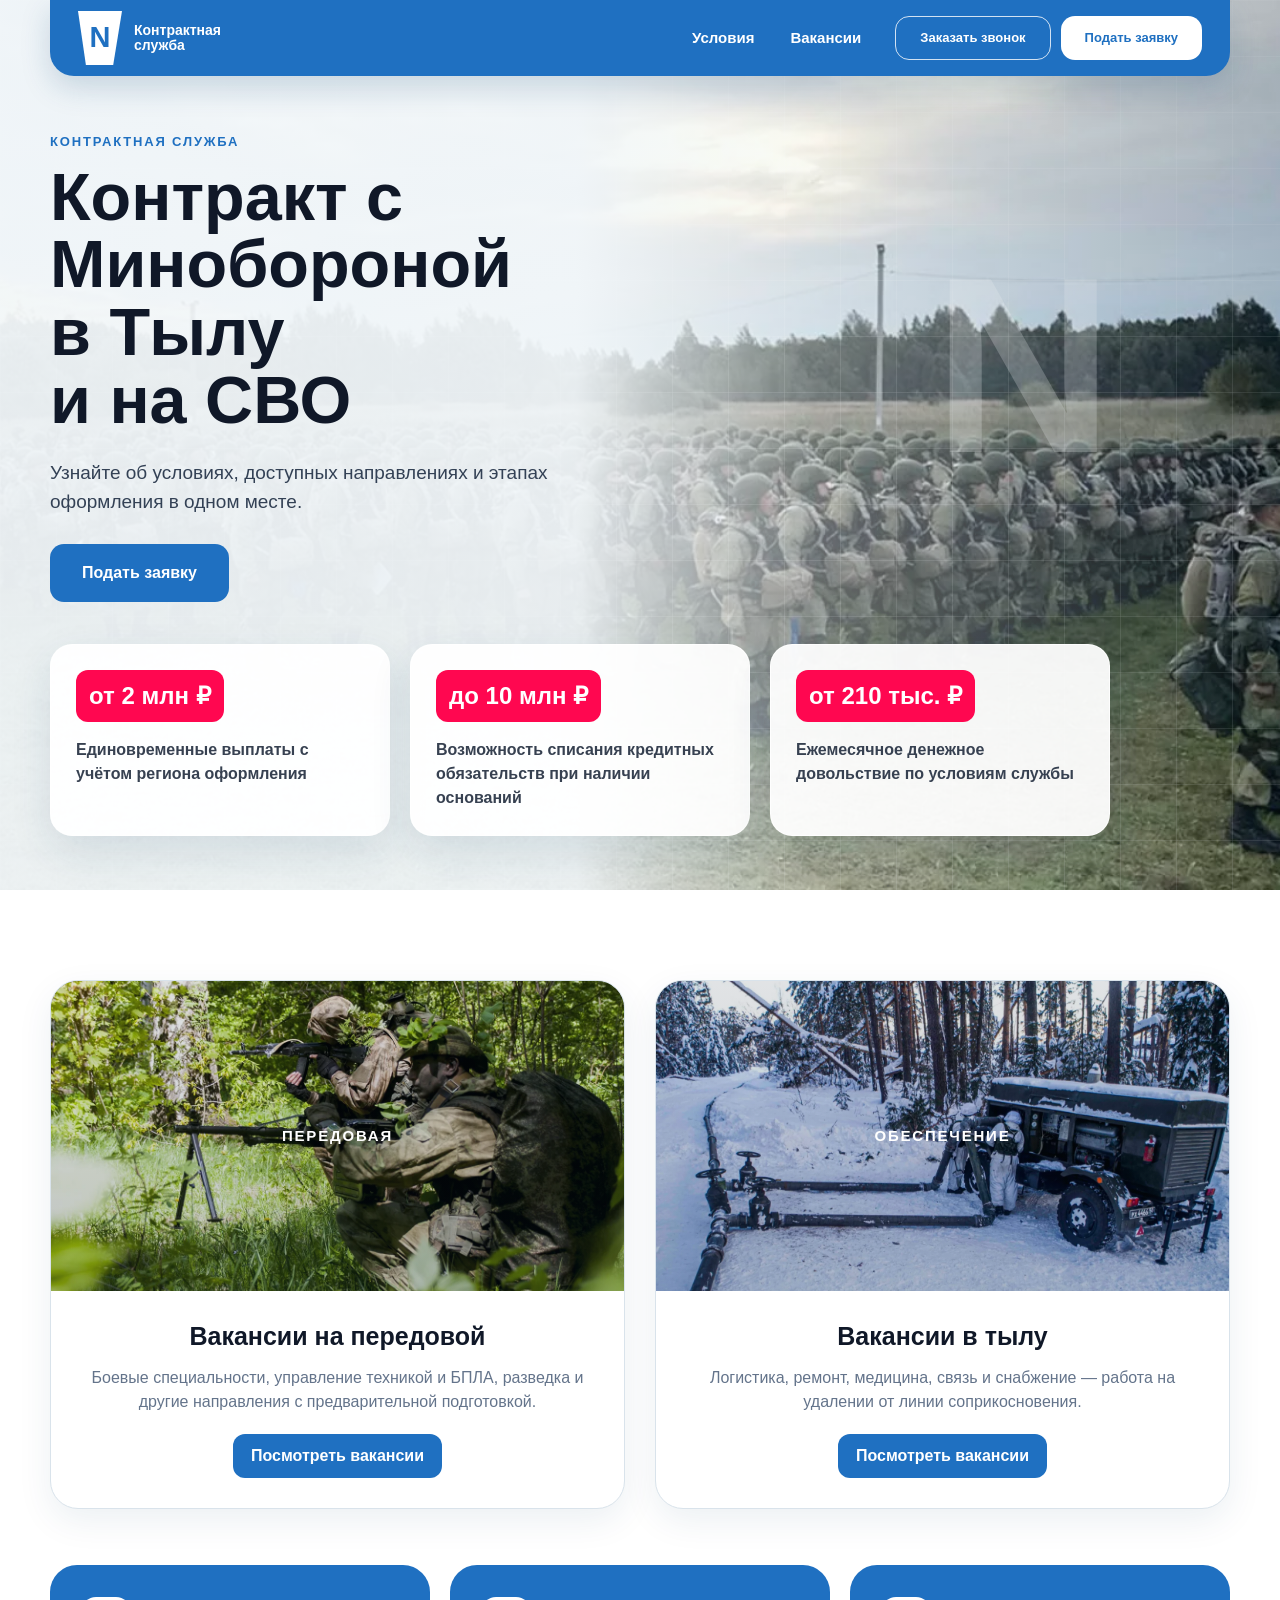
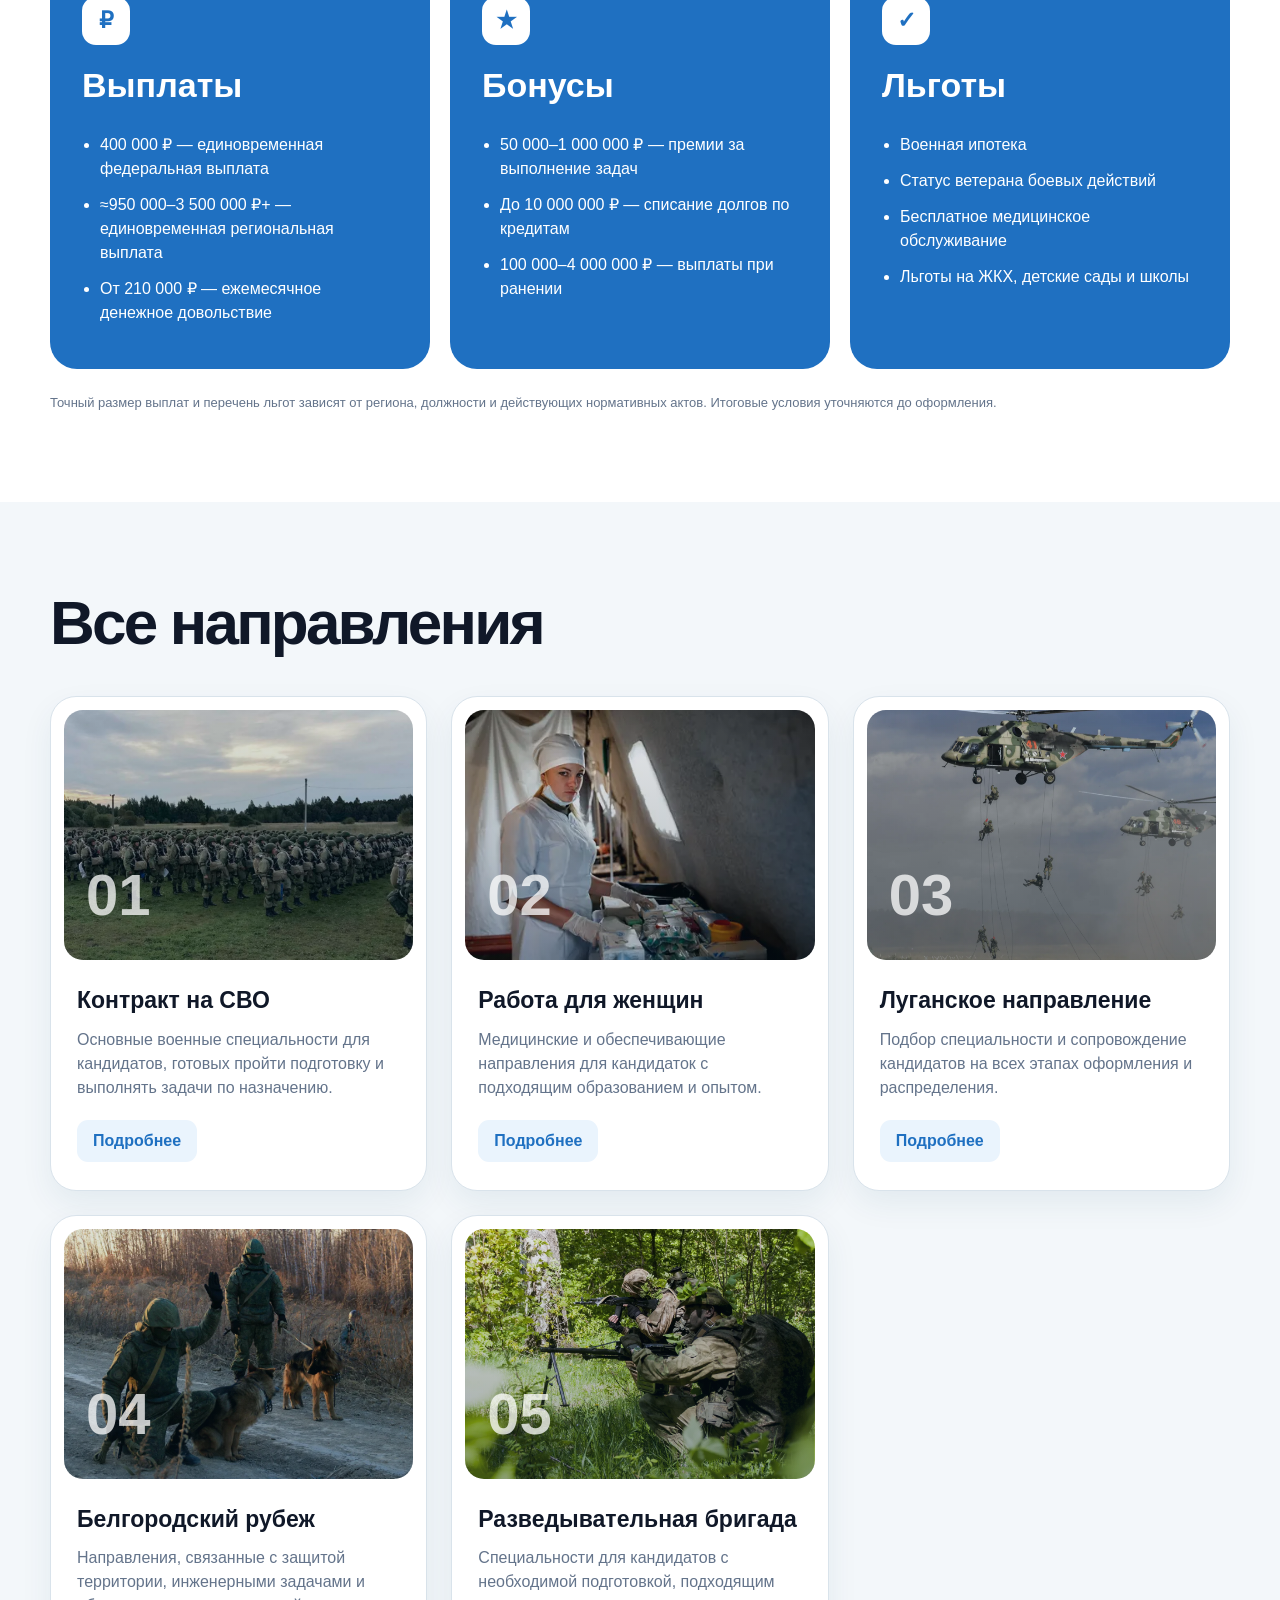
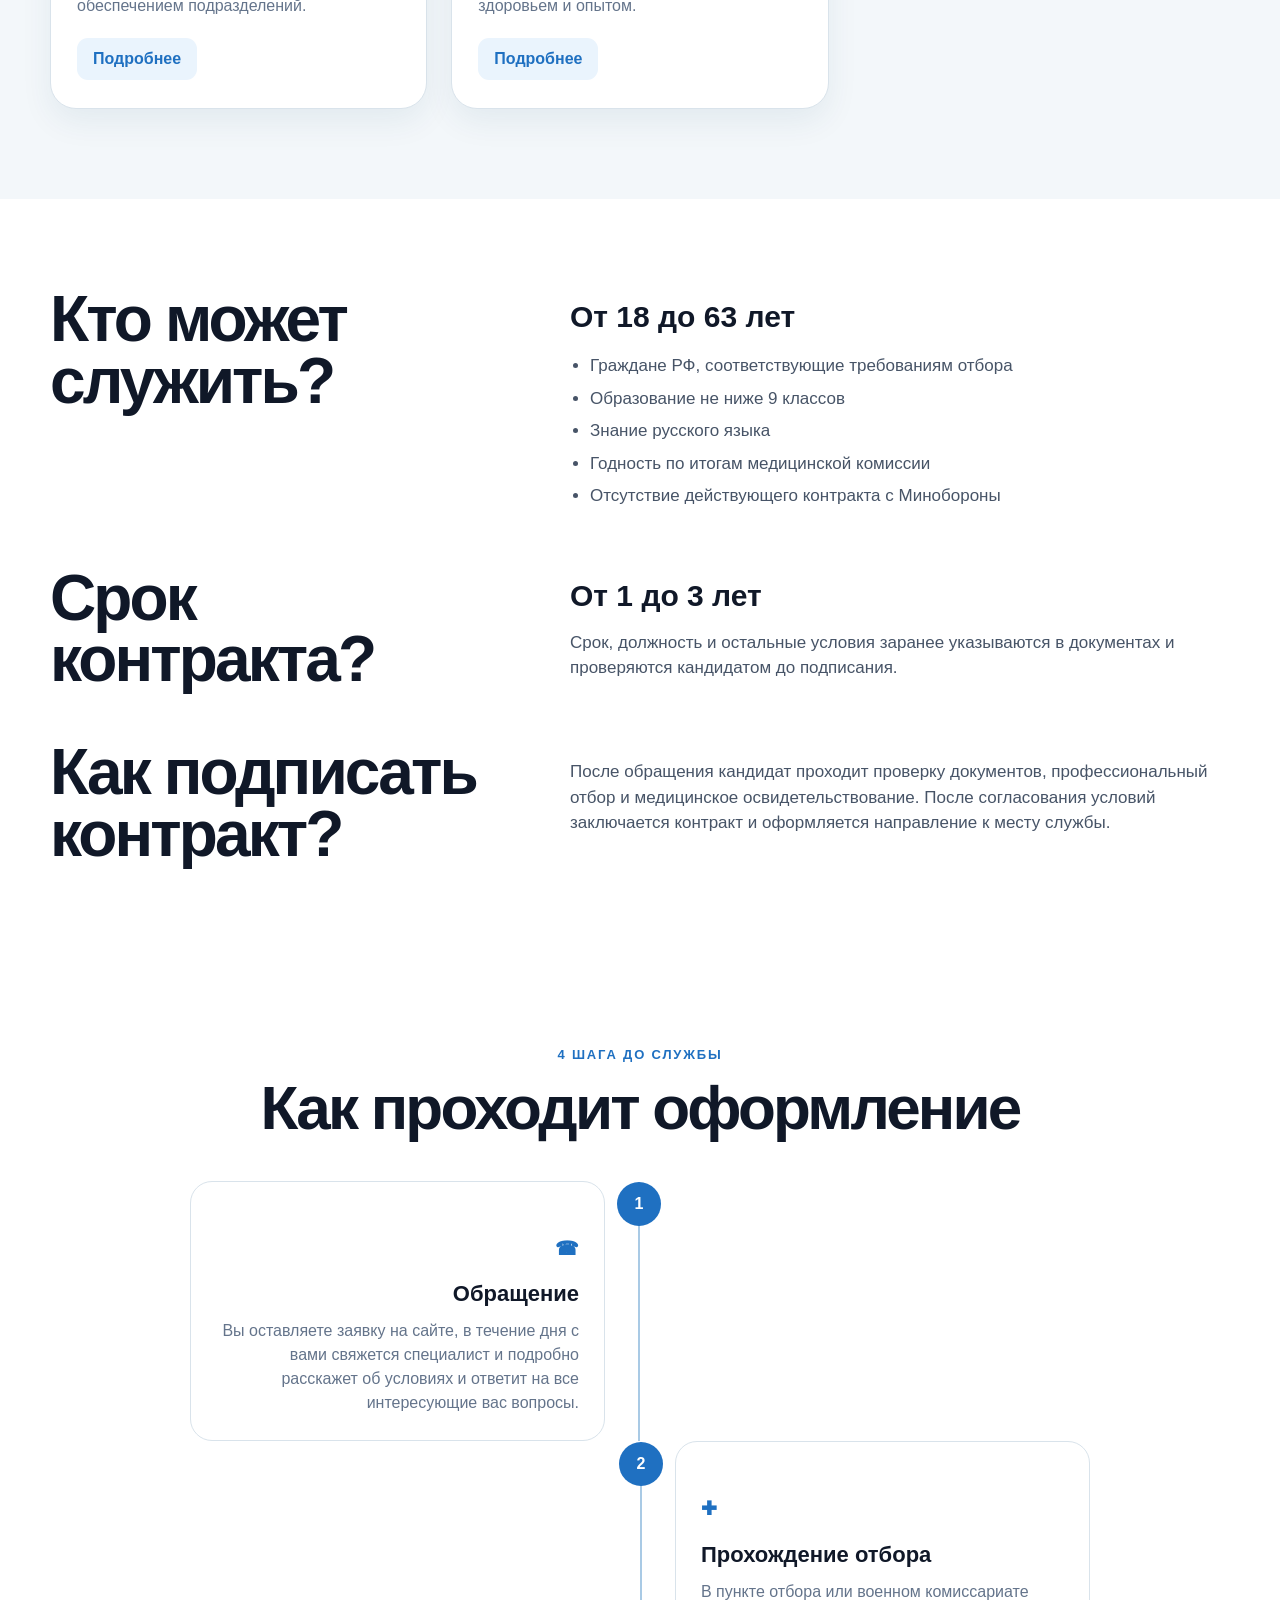
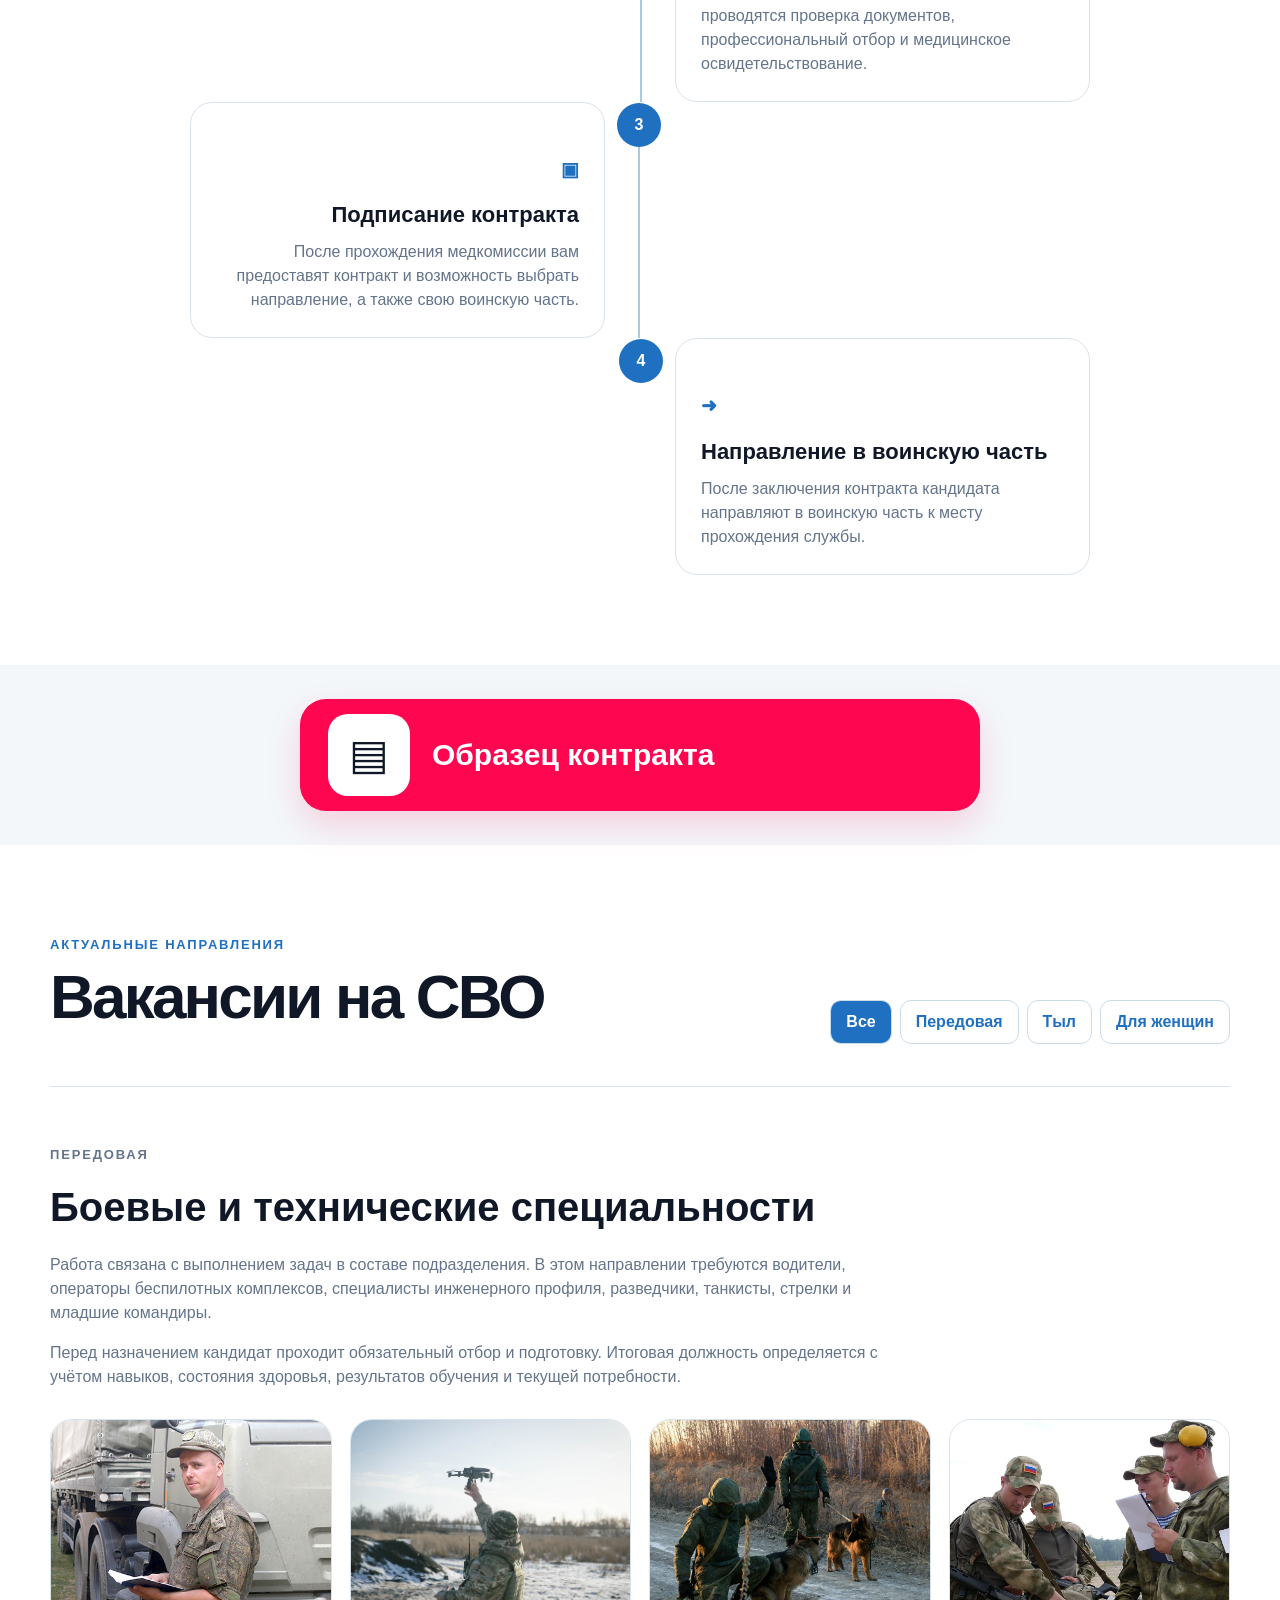
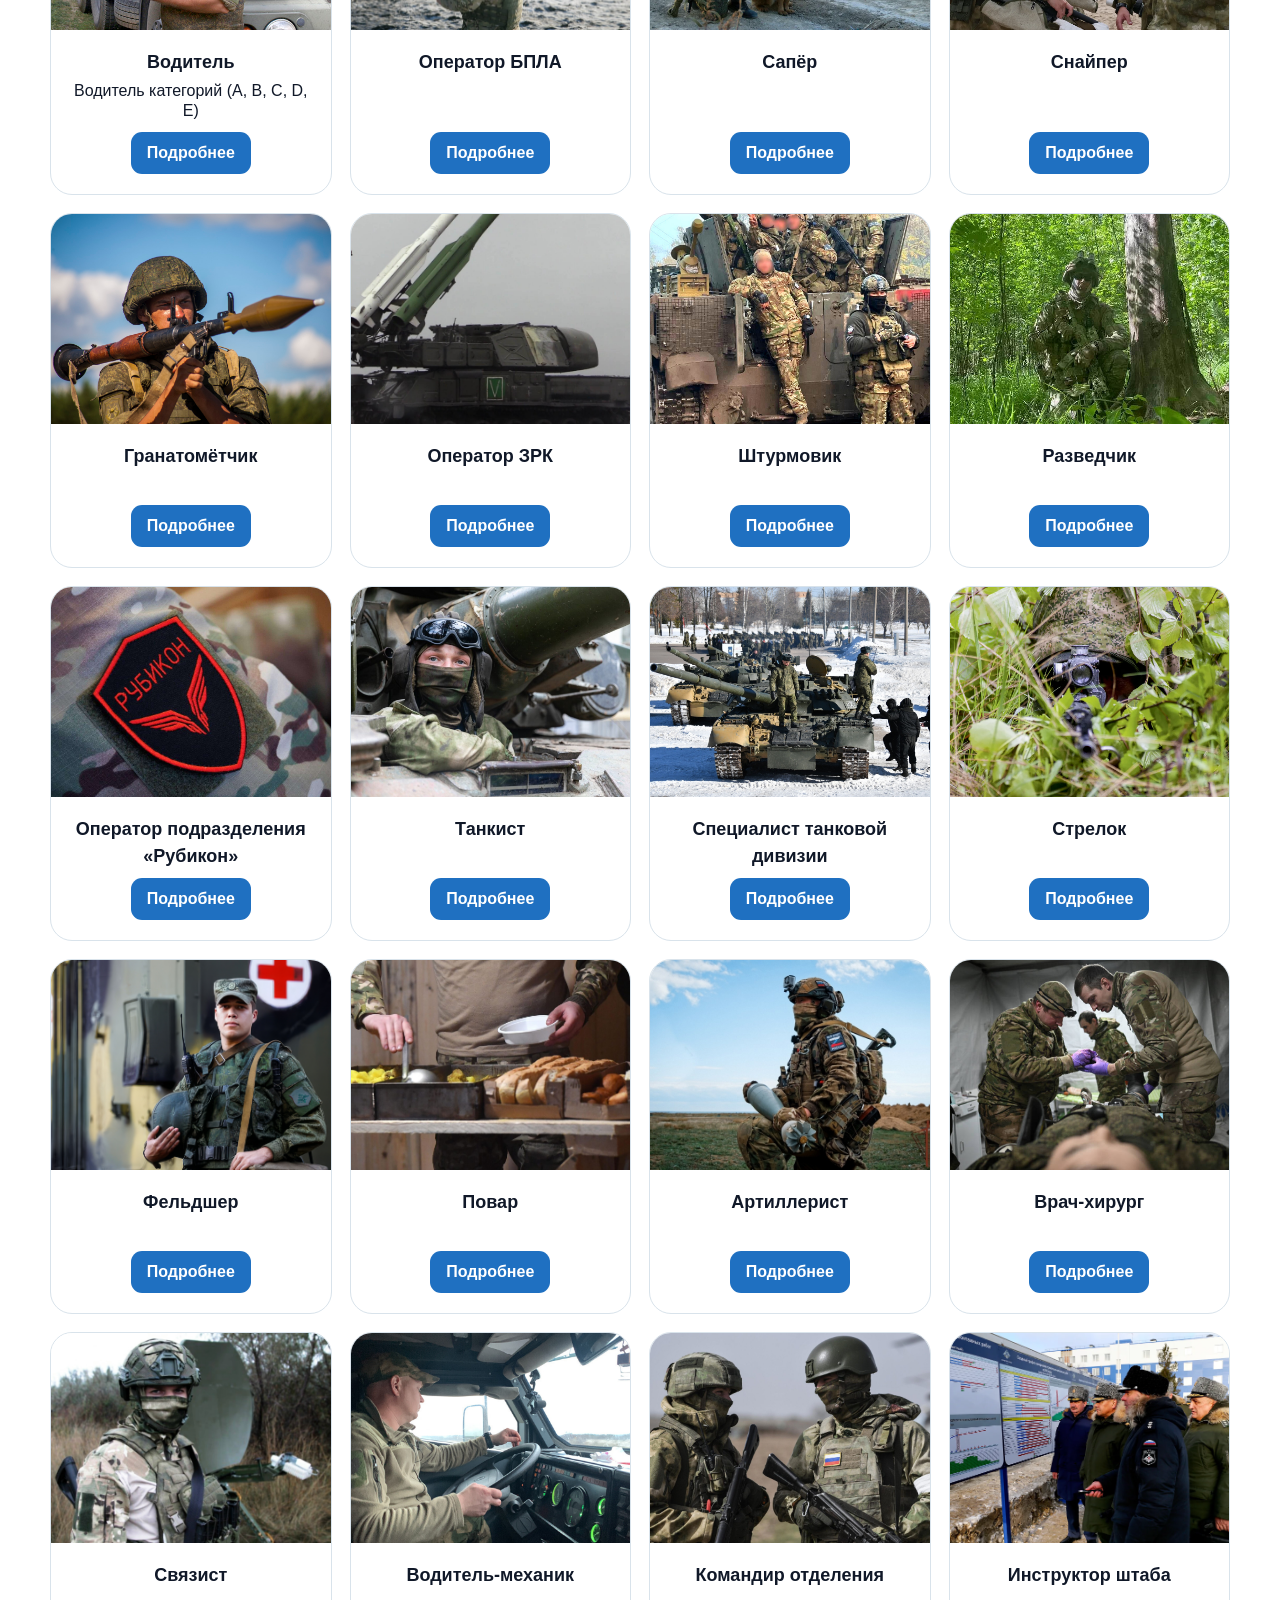
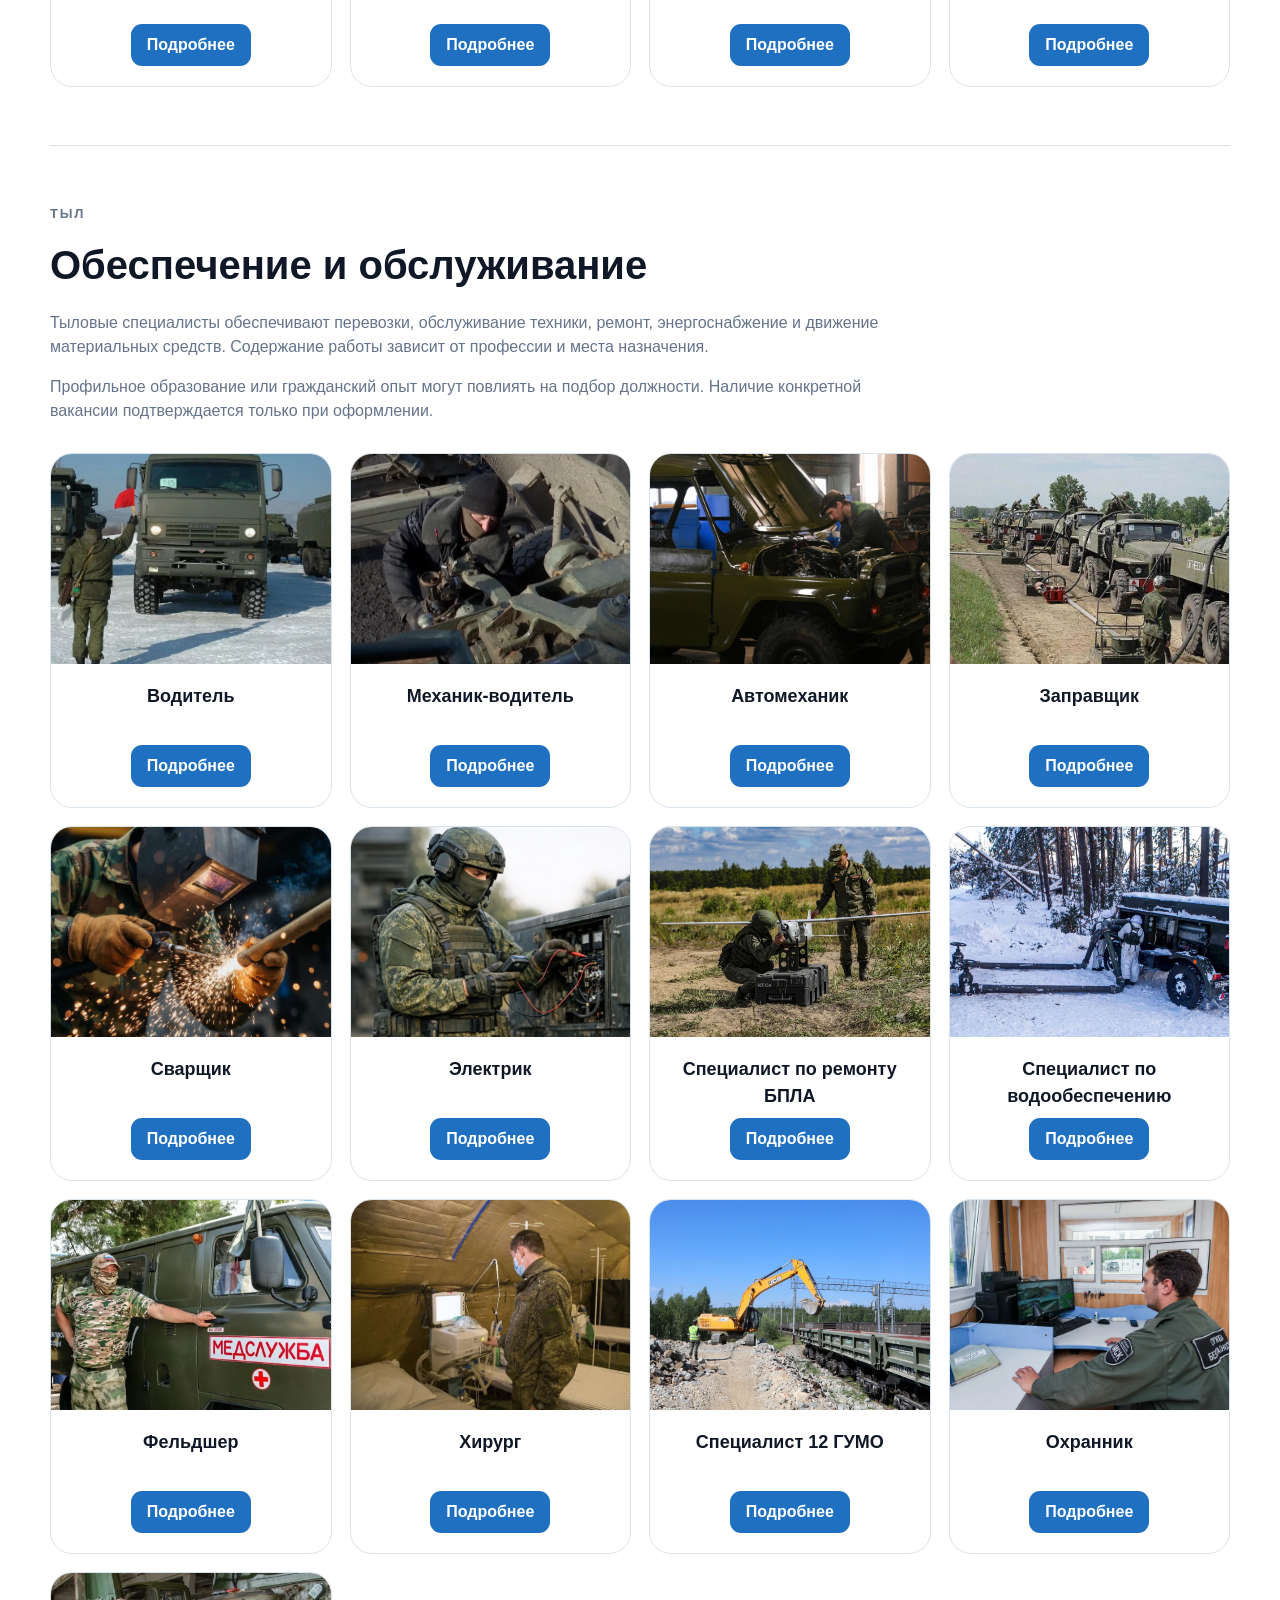
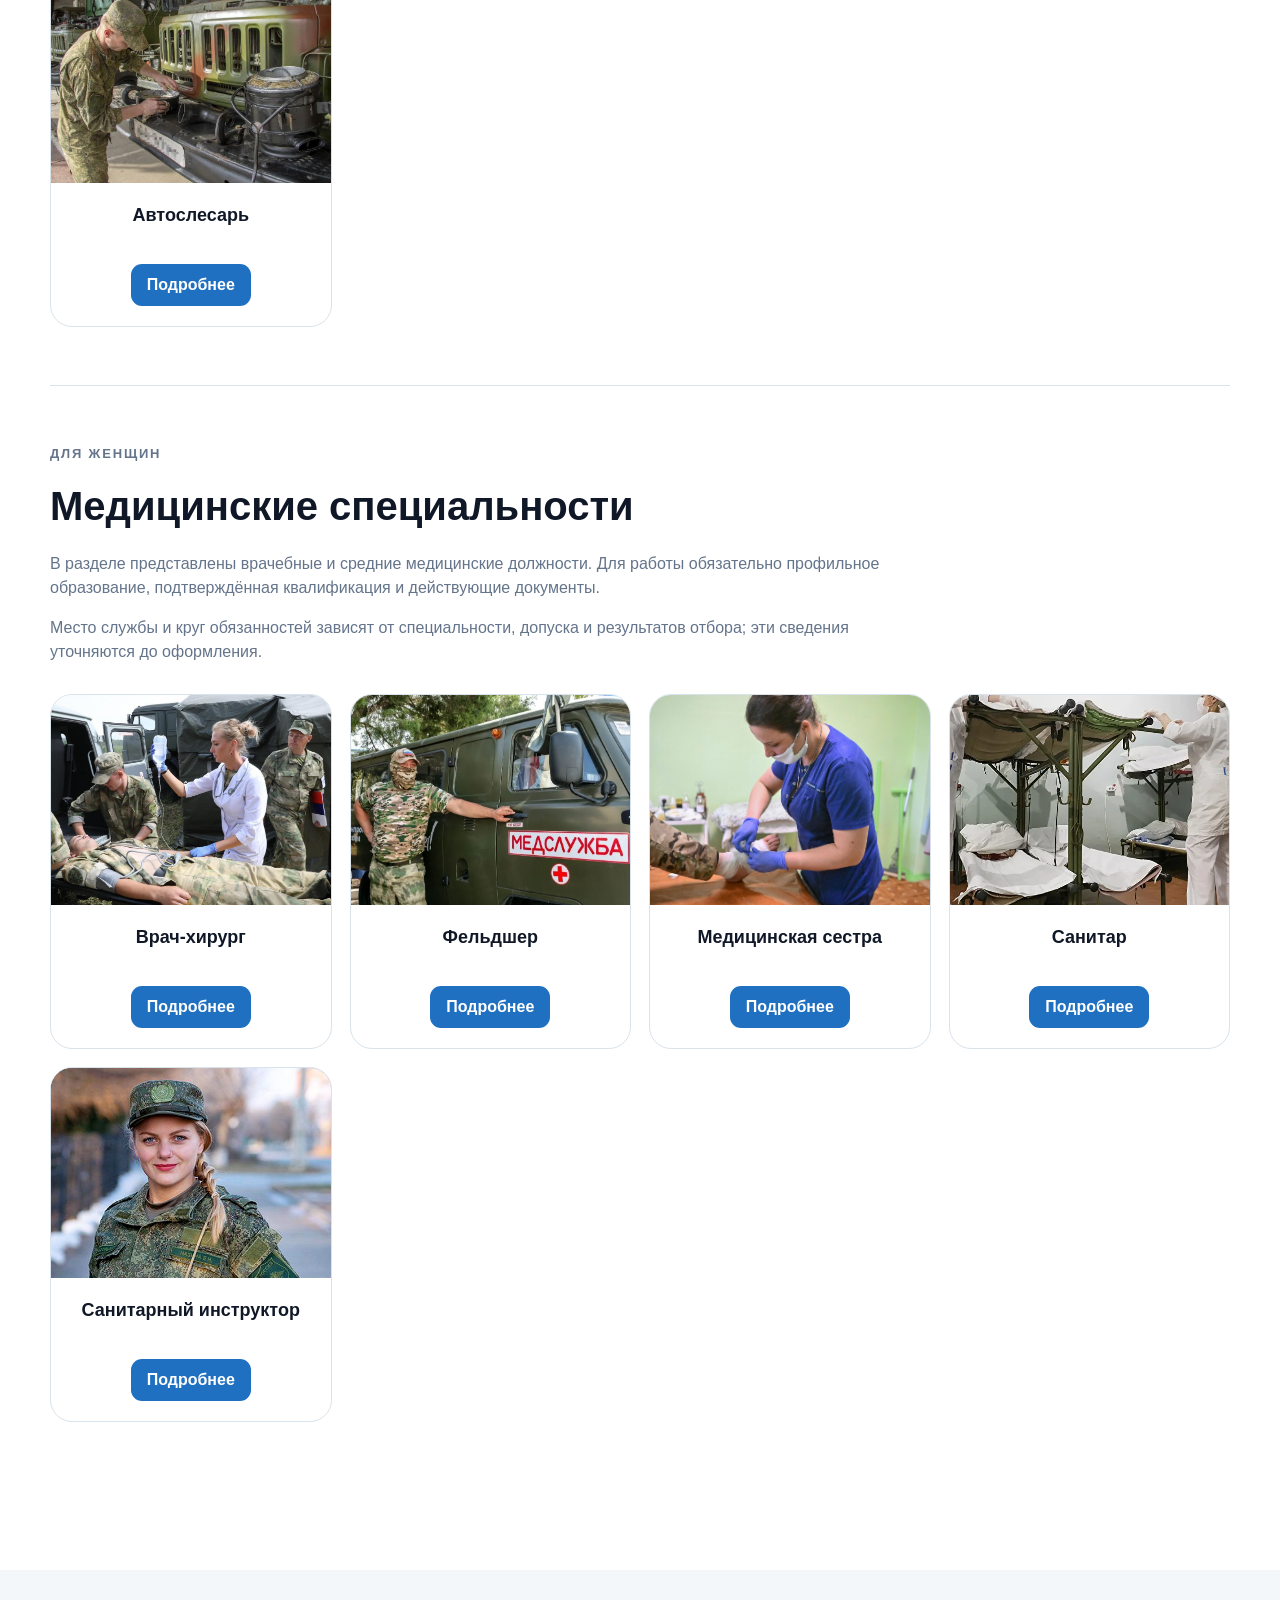
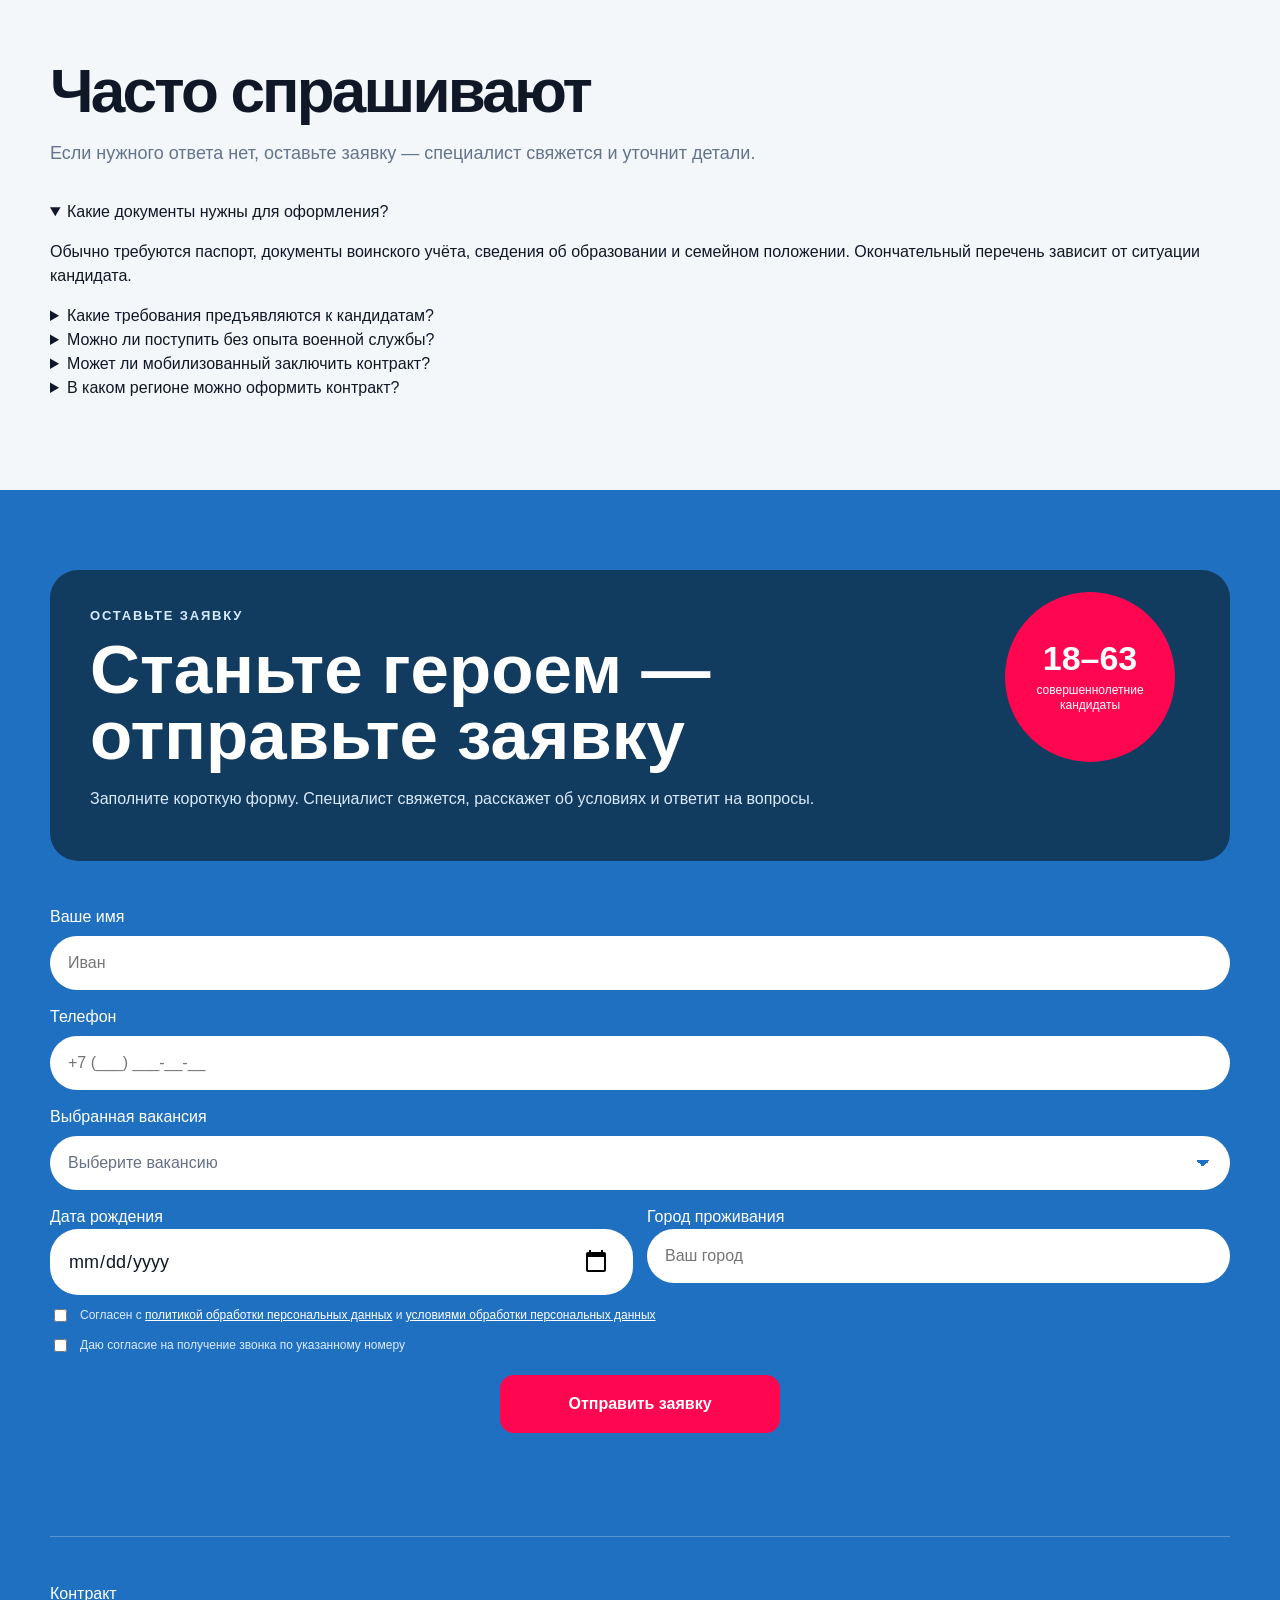
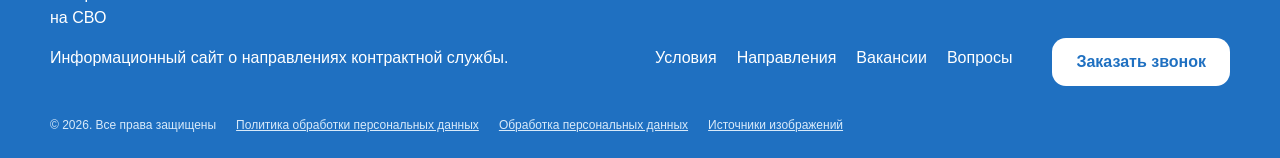
==== commit 14aca694: "Finish lead forms, analytics, and site polish Add PHP lead handler with email and Google Sheets inte" ====
--- a/index.html
+++ b/index.html
@@ -1,4 +1,4 @@
-<!doctype html>
+﻿<!doctype html>
 <html lang="ru">
 <head>
   <meta charset="UTF-8">
@@ -6,16 +6,31 @@
   <meta name="description" content="Информация о контрактной службе: направления, вакансии, требования и порядок оформления.">
   <meta name="theme-color" content="#1668bd">
   <title>Контрактная служба — условия и вакансии</title>
-  <link rel="stylesheet" href="assets/css/styles.css">
-  <script src="assets/js/app.js" defer></script>
-</head>
+  <link rel="icon" type="image/png" href="/assets/images/favicon.png">
+  <link rel="apple-touch-icon" href="/assets/images/favicon.png">
+  <link rel="stylesheet" href="assets/css/styles.css?v=20260914-audit-pass">
+  <script src="assets/js/app.js?v=20260915-customer-pixel" defer></script>
+  <!-- Top.Mail.Ru counter -->
+  <script type="text/javascript">
+  var _tmr = window._tmr || (window._tmr = []);
+  _tmr.push({id: "3793921", type: "pageView", start: (new Date()).getTime()});
+  (function (d, w, id) {
+    if (d.getElementById(id)) return;
+    var ts = d.createElement("script"); ts.type = "text/javascript"; ts.async = true; ts.id = id;
+    ts.src = "https://top-fwz1.mail.ru/js/code.js";
+    var f = function () {var s = d.getElementsByTagName("script")[0]; s.parentNode.insertBefore(ts, s);};
+    if (w.opera == "[object Opera]") { d.addEventListener("DOMContentLoaded", f, false); } else { f(); }
+  })(document, window, "tmr-code");
+  </script>
+  <!-- /Top.Mail.Ru counter --></head>
 <body>
+  <noscript><div><img src="https://top-fwz1.mail.ru/counter?id=3793921;js=na" style="position:absolute;left:-9999px;" alt="Top.Mail.Ru"></div></noscript>
   <a class="skip-link" href="#main">Перейти к содержанию</a>
 
   <header class="site-header" id="top">
     <div class="container header-shell">
-      <a class="brand" href="#top" aria-label="На главную">
-        <span class="brand-mark">К</span>
+      <a class="brand" href="/#top" aria-label="На главную">
+        <span class="brand-mark">N</span>
         <span class="brand-name">Контрактная<br>служба</span>
       </a>
 
@@ -45,12 +60,12 @@
     <section class="hero" aria-labelledby="hero-title">
       <div class="hero-art" aria-hidden="true">
         <div class="hero-grid"></div>
-        <div class="hero-shield">К</div>
+        <div class="hero-shield">N</div>
       </div>
       <div class="container hero-content">
         <div class="hero-copy">
           <p class="eyebrow">Контрактная служба</p>
-          <h1 id="hero-title"><span>Контракт с</span><span>Минобороны</span><span>на СВО</span></h1>
+          <h1 id="hero-title"><span>Контракт с</span><span>Минобороной</span><span>в Тылу</span><span>и на СВО</span></h1>
           <p class="hero-lead">Узнайте об условиях, доступных направлениях и этапах оформления в одном месте.</p>
           <a class="button button-primary button-large" href="#application">Подать заявку</a>
         </div>
@@ -132,8 +147,8 @@
         <ol class="steps timeline-steps">
           <li><span class="step-number">1</span><div class="step-icon">☎</div><h3>Обращение</h3><p>Вы оставляете заявку на сайте, в течение дня с вами свяжется специалист и подробно расскажет об условиях и ответит на все интересующие вас вопросы.</p></li>
           <li><span class="step-number">2</span><div class="step-icon">✚</div><h3>Прохождение отбора</h3><p>В пункте отбора или военном комиссариате проводятся проверка документов, профессиональный отбор и медицинское освидетельствование.</p></li>
-          <li><span class="step-number">3</span><div class="step-icon">03</div><h3>Подписание контракта</h3><p>После прохождения медкомиссии вам предоставят контракт и возможность выбрать направление, а также свою воинскую часть.</p></li>
-          <li><span class="step-number">4</span><div class="step-icon">04</div><h3>Направление в воинскую часть</h3><p>После заключения контракта кандидата направляют в воинскую часть к месту прохождения службы.</p></li>
+          <li><span class="step-number">3</span><div class="step-icon">▣</div><h3>Подписание контракта</h3><p>После прохождения медкомиссии вам предоставят контракт и возможность выбрать направление, а также свою воинскую часть.</p></li>
+          <li><span class="step-number">4</span><div class="step-icon">➜</div><h3>Направление в воинскую часть</h3><p>После заключения контракта кандидата направляют в воинскую часть к месту прохождения службы.</p></li>
         </ol>
       </div>
     </section>
@@ -167,7 +182,7 @@
             <article class="job-card"><div class="job-image job-scout"><span>Р</span></div><h4>Разведчик</h4><button type="button" data-job="Разведчик" data-slug="scout">Подробнее</button></article>
             <article class="job-card"><div class="job-image job-tank"><span>Т</span></div><h4>Танкист</h4><button type="button" data-job="Танкист" data-slug="tanker">Подробнее</button></article>
             <article class="job-card"><div class="job-image job-shooter"><span>С</span></div><h4>Стрелок</h4><button type="button" data-job="Стрелок" data-slug="rifleman">Подробнее</button></article>
-            <article class="job-card"><div class="job-image job-command"><span>К</span></div><h4>Командир отделения</h4><button type="button" data-job="Командир отделения" data-slug="squad-commander">Подробнее</button></article>
+            <article class="job-card"><div class="job-image job-command"><span>N</span></div><h4>Командир отделения</h4><button type="button" data-job="Командир отделения" data-slug="squad-commander">Подробнее</button></article>
           </div>
         </div>
 
@@ -214,16 +229,56 @@
           <p class="eyebrow light">Оставьте заявку</p>
           <h2 id="application-title">Станьте героем — отправьте заявку</h2>
           <p>Заполните короткую форму. Специалист свяжется, расскажет об условиях и ответит на вопросы.</p>
-          <div class="application-age"><strong>18–63</strong><span>только для совершеннолетних кандидатов</span></div>
+          <div class="application-age"><strong>18–63</strong><span>совершеннолетние кандидаты</span></div>
         </div>
         <form class="application-form" data-form-name="main-application" novalidate>
           <label>Ваше имя<input name="name" type="text" autocomplete="name" placeholder="Иван" required></label>
-<label>Телефон<input name="phone" type="tel" autocomplete="tel" inputmode="tel" maxlength="18" pattern="\+7 \([0-9]{3}\) [0-9]{3}-[0-9]{2}-[0-9]{2}" placeholder="+7 (___) ___-__-__" required></label>
+          <label>Телефон<input name="phone" type="tel" autocomplete="tel" inputmode="tel" maxlength="18" pattern="\+7 \([0-9]{3}\) [0-9]{3}-[0-9]{2}-[0-9]{2}" placeholder="+7 (___) ___-__-__" required></label>
+          <label>Выбранная вакансия
+            <select name="vacancy" required>
+              <option value="">Выберите вакансию</option>
+              <optgroup label="СВО">
+                <option>СВО — Водитель</option>
+                <option>СВО — Оператор БПЛА</option>
+                <option>СВО — Сапёр</option>
+                <option>СВО — Снайпер</option>
+                <option>СВО — Гранатомётчик</option>
+                <option>СВО — Оператор ЗРК</option>
+                <option>СВО — Штурмовик</option>
+                <option>СВО — Разведчик</option>
+                <option>СВО — Танкист</option>
+                <option>СВО — Стрелок</option>
+                <option>СВО — Командир отделения</option>
+              </optgroup>
+              <optgroup label="ТЫЛ">
+                <option>ТЫЛ — Водитель</option>
+                <option>ТЫЛ — Механик-водитель</option>
+                <option>ТЫЛ — Автомеханик</option>
+                <option>ТЫЛ — Заправщик</option>
+                <option>ТЫЛ — Сварщик</option>
+                <option>ТЫЛ — Электрик</option>
+                <option>ТЫЛ — Специалист по ремонту БПЛА</option>
+                <option>ТЫЛ — Специалист по водообеспечению</option>
+                <option>ТЫЛ — Фельдшер</option>
+                <option>ТЫЛ — Хирург</option>
+                <option>ТЫЛ — Специалист 12 ГУМО</option>
+                <option>ТЫЛ — Охранник</option>
+                <option>ТЫЛ — Автослесарь</option>
+              </optgroup>
+              <optgroup label="Для женщин">
+                <option>Для женщин — Врач-хирург</option>
+                <option>Для женщин — Фельдшер</option>
+                <option>Для женщин — Медицинская сестра</option>
+                <option>Для женщин — Санитар</option>
+                <option>Для женщин — Санитарный инструктор</option>
+              </optgroup>
+            </select>
+          </label>
           <div class="form-row">
             <label>Дата рождения<input name="birthdate" type="date" required></label>
             <label>Город проживания<input name="city" type="text" autocomplete="address-level2" placeholder="Ваш город" required></label>
           </div>
-          <label class="checkbox"><input name="privacy" type="checkbox" required><span>Согласен с <a href="pages/privacy.html">политикой конфиденциальности</a> и обработкой персональных данных</span></label>
+          <label class="checkbox"><input name="privacy" type="checkbox" required><span>Согласен с <a href="pages/privacy.html">политикой обработки персональных данных</a> и <a href="pages/personal-data.html">условиями обработки персональных данных</a></span></label>
           <label class="checkbox"><input name="consent" type="checkbox" required><span>Даю согласие на получение звонка по указанному номеру</span></label>
           <button class="button button-accent button-large" type="submit">Отправить заявку</button>
           <p class="form-status" role="status" aria-live="polite"></p>
@@ -238,22 +293,28 @@
       <nav aria-label="Навигация в подвале"><a href="#terms">Условия</a><a href="#directions">Направления</a><a href="#vacancies">Вакансии</a><a href="#faq">Вопросы</a></nav>
       <div class="footer-contact"><button class="button button-light" type="button" data-open-modal="callback">Заказать звонок</button></div>
     </div>
-    <div class="container footer-bottom"><span>© <span data-current-year></span>. Все права защищены</span><a href="pages/privacy.html">Политика конфиденциальности</a><a href="pages/personal-data.html">Обработка персональных данных</a><a href="pages/image-credits.html">Источники изображений</a></div>
+    <div class="container footer-bottom"><span>© <span data-current-year></span>. Все права защищены</span><a href="pages/privacy.html">Политика обработки персональных данных</a><a href="pages/personal-data.html">Обработка персональных данных</a><a href="pages/image-credits.html">Источники изображений</a></div>
   </footer>
 
   <div class="modal" id="callback-modal" role="dialog" aria-modal="true" aria-labelledby="callback-title" hidden>
     <div class="modal-backdrop" data-close-modal></div>
-    <div class="modal-card"><button class="modal-close" type="button" aria-label="Закрыть" data-close-modal>×</button><p class="eyebrow">Обратный звонок</p><h2 id="callback-title">Оставьте номер</h2><p>Специалист свяжется с вами и ответит на вопросы.</p><form data-form-name="callback" novalidate><label>Ваше имя<input name="name" type="text" autocomplete="name" required></label><label>Телефон<input name="phone" type="tel" autocomplete="tel" inputmode="tel" maxlength="18" pattern="\+7 \([0-9]{3}\) [0-9]{3}-[0-9]{2}-[0-9]{2}" placeholder="+7 (___) ___-__-__" required></label><label class="checkbox"><input name="privacy" type="checkbox" required><span>Согласен на обработку персональных данных</span></label><button class="button button-primary" type="submit">Заказать звонок</button><p class="form-status" role="status" aria-live="polite"></p></form></div>
+    <div class="modal-card"><button class="modal-close" type="button" aria-label="Закрыть" data-close-modal>×</button><p class="eyebrow">Обратный звонок</p><h2 id="callback-title">Оставьте номер</h2><p>Специалист свяжется с вами и ответит на вопросы.</p><form data-form-name="callback" novalidate><label>Ваше имя<input name="name" type="text" autocomplete="name" required></label><label>Телефон<input name="phone" type="tel" autocomplete="tel" inputmode="tel" maxlength="18" pattern="\+7 \([0-9]{3}\) [0-9]{3}-[0-9]{2}-[0-9]{2}" placeholder="+7 (___) ___-__-__" required></label><label class="checkbox"><input name="privacy" type="checkbox" required><span>Согласен с <a href="pages/privacy.html">политикой обработки персональных данных</a> и <a href="pages/personal-data.html">условиями обработки персональных данных</a></span></label><button class="button button-primary" type="submit">Заказать звонок</button><p class="form-status" role="status" aria-live="polite"></p></form></div>
   </div>
 
   <div class="modal" id="document-modal" role="dialog" aria-modal="true" aria-labelledby="document-title" hidden>
     <div class="modal-backdrop" data-close-modal></div>
-    <div class="modal-card"><button class="modal-close" type="button" aria-label="Закрыть" data-close-modal>×</button><p class="eyebrow">Документ</p><h2 id="document-title">Образец контракта</h2><p>Файл будет размещён после получения утверждённого образца. До публикации содержание документа необходимо проверить у ответственного специалиста.</p><button class="button button-primary" type="button" data-close-modal>Понятно</button></div>
+    <div class="modal-card document-modal-card"><button class="modal-close" type="button" aria-label="Закрыть" data-close-modal>×</button><p class="eyebrow">Документ</p><h2 id="document-title">Образец контракта</h2><div class="contract-pages"><img src="assets/images/contract/contract-01.jpg" alt="Образец контракта, страница 1" loading="lazy"><img src="assets/images/contract/contract-02.jpg" alt="Образец контракта, страница 2" loading="lazy"><img src="assets/images/contract/contract-03.jpg" alt="Образец контракта, страница 3" loading="lazy"></div></div>
   </div>
 
   <div class="modal" id="job-modal" role="dialog" aria-modal="true" aria-labelledby="job-title" hidden>
     <div class="modal-backdrop" data-close-modal></div>
     <div class="modal-card"><button class="modal-close" type="button" aria-label="Закрыть" data-close-modal>×</button><p class="eyebrow">Вакансия</p><h2 id="job-title">Специальность</h2><p>Требования, обязанности и доступность должности уточняются индивидуально после первичной консультации.</p><a class="button button-primary" href="#application" data-close-modal>Оставить заявку</a></div>
-  </div>
+  </div><!-- Yandex.Metrika counter -->
+  <script>
+    (function(m,e,t,r,i,k,a){m[i]=m[i]||function(){(m[i].a=m[i].a||[]).push(arguments)};m[i].l=1*new Date();for(var j=0;j<document.scripts.length;j++){if(document.scripts[j].src===r){return;}}k=e.createElement(t),a=e.getElementsByTagName(t)[0],k.async=1,k.src=r,a.parentNode.insertBefore(k,a)})(window,document,'script','https://mc.yandex.ru/metrika/tag.js?id=112544225','ym');
+    ym(112544225,'init',{ssr:true,webvisor:true,clickmap:true,ecommerce:'dataLayer',referrer:document.referrer,url:location.href,accurateTrackBounce:true,trackLinks:true});
+  </script>
+  <noscript><div><img src="https://mc.yandex.ru/watch/112544225" style="position:absolute; left:-9999px;" alt=""></div></noscript>
+  <!-- /Yandex.Metrika counter -->
 </body>
 </html>
--- a/assets/css/styles.css
+++ b/assets/css/styles.css
@@ -62,8 +62,8 @@
 .hero-grid { position: absolute; inset: 0; opacity: .32; background-image: linear-gradient(rgba(255,255,255,.35) 1px,transparent 1px),linear-gradient(90deg,rgba(255,255,255,.35) 1px,transparent 1px); background-size: 56px 56px; }
 .hero-shield { position: absolute; right: 13%; top: 20%; color: rgba(255,255,255,.25); font-size: 250px; font-weight: 900; }
 .hero-content { position: relative; z-index: 2; min-height: 620px; display: flex; flex-direction: column; justify-content: flex-start; }
-.hero-copy { max-width: 640px; }
-.hero h1 { margin: 0 0 24px; font-size: clamp(62px, 6vw, 92px); line-height: .9; letter-spacing: -.06em; }
+.hero-copy { max-width: 760px; }
+.hero h1 { margin: 0 0 24px; font-size: clamp(58px, 5.2vw, 82px); line-height: 1.02; letter-spacing: 0; }
 .hero h1 span { display: block; }
 .hero-lead { max-width: 560px; margin: 0 0 28px; color: #334155; font-size: 19px; }
 .hero-benefits { max-width: 1060px; display: grid; grid-template-columns: repeat(3,minmax(0,1fr)); gap: 20px; margin-top: 42px; }
@@ -143,6 +143,7 @@
 .contract-title { font-size: 30px; font-weight: 850; line-height: 1.1; }
 .job-qualification { display: block; max-width: calc(100% - 28px); margin: 0 auto 10px; padding: 0; color: var(--ink); border: 0; border-radius: 0; font-size: 16px; font-weight: 400; line-height: 1.28; text-align: center; overflow-wrap: anywhere; }.catalog-job .job-qualification { max-width: 100%; margin: 0 0 10px; text-align: left; }
 .vacancy-qualification { display: inline-flex; margin: 0 0 20px; padding: 14px 20px; color: #fff; border-radius: 14px; background: var(--blue); font-size: 22px; font-weight: 850; }
+.vacancy-qualification[hidden] { display: none; }
 
 .vacancies-heading { display: flex; align-items: flex-end; justify-content: space-between; gap: 30px; max-width: none; }
 .vacancy-tabs,.catalog-nav { display: flex; flex-wrap: wrap; gap: 8px; }
@@ -155,6 +156,7 @@
 .job-card { min-height: 355px; display: flex; flex-direction: column; }
 .job-image { height: 210px; overflow: hidden; background-color: #dce6ec; background-position: center; background-repeat: no-repeat; background-size: cover; }
 .job-image img { width: 100%; height: 100%; display: block; object-fit: cover; object-position: center; }
+.job-image-sanitary-instructor img { object-position: center top; }
 .job-image > span { display: none; }
 .job-driver,.job-mechanic { background: url('../images/verified/rear-driver.webp') center/cover no-repeat; }
 .job-drone { background: url('../images/photos/drone-operator.webp') center/cover no-repeat; }
@@ -175,18 +177,30 @@
 
 .application { padding: 80px 0 0; color: #fff; background: var(--blue); }
 .application-shell { display: grid; grid-template-columns: 1fr; gap: 24px; }.application-copy { position: relative; min-height: 190px; padding: 36px 260px 34px 40px; border-radius: 28px; background: var(--navy); }.application-copy h2 { margin: 0 0 18px; font-size: clamp(46px,5.4vw,72px); line-height: .95; }.application-copy p { color: #d9ebfa; }
-.application-age { position: absolute; right: 55px; top: 22px; width: 150px; height: 150px; display: grid; place-content: center; border-radius: 50%; background: var(--pink); text-align: center; }.application-age strong,.application-age span { display: block; }.application-age strong { font-size: 36px; }
-.application-form { padding: 20px 0 45px; color: #fff; background: transparent; }.application-form > label { display: grid; gap: 7px; margin-bottom: 15px; }.form-row { display: grid; grid-template-columns: 1fr 1fr; gap: 14px; }.application-form input:not([type="checkbox"]) { width: 100%; min-height: 54px; padding: 0 18px; border: 0; border-radius: 28px; background: #fff; }.application-form .checkbox { display: flex; grid-template-columns: auto 1fr; align-items: start; gap: 10px; margin: 11px 0; color: #dcecff; font-size: 12px; }.application-form .checkbox input { margin-top: 3px; }.application-form .checkbox a { color: #fff; }.application-form .button { min-width: 280px; margin: 20px auto 0; display: flex; }
+.application-age { position: absolute; right: 55px; top: 22px; width: 170px; height: 170px; display: grid; place-content: center; padding: 18px; border-radius: 50%; background: var(--pink); text-align: center; }.application-age strong,.application-age span { display: block; }.application-age strong { font-size: 34px; line-height: 1; }.application-age span { max-width: 135px; margin: 8px auto 0; font-size: 12px; line-height: 1.25; white-space: normal; overflow-wrap: normal; word-break: keep-all; hyphens: none; }
+.application-form { padding: 20px 0 45px; color: #fff; background: transparent; }.application-form > label { display: grid; gap: 7px; margin-bottom: 15px; }.form-row { display: grid; grid-template-columns: 1fr 1fr; gap: 14px; }.application-form input:not([type="checkbox"]),.application-form select { width: 100%; min-height: 54px; padding: 0 18px; border: 0; border-radius: 28px; background-color: #fff; color: #101828; font: inherit; line-height: 54px; }.application-form select { height: 54px; padding-right: 52px; -webkit-appearance: none; appearance: none; cursor: pointer; background-image: linear-gradient(45deg,transparent 50%,#1f72c3 50%),linear-gradient(135deg,#1f72c3 50%,transparent 50%); background-position: calc(100% - 27px) 24px,calc(100% - 20px) 24px; background-size: 7px 7px,7px 7px; background-repeat: no-repeat; }.application-form select:invalid { color: #667085; }.application-form .checkbox { display: flex; grid-template-columns: auto 1fr; align-items: start; gap: 10px; margin: 11px 0; color: #dcecff; font-size: 12px; }.application-form .checkbox input { margin-top: 3px; }.application-form .checkbox a { color: #fff; }.application-form .button { min-width: 280px; margin: 20px auto 0; display: flex; }
+.application-form input[type="date"] { min-height: 64px; padding-right: 22px; font-size: 18px; line-height: 64px; }
+.application-form input[type="date"]::-webkit-calendar-picker-indicator { width: 26px; height: 26px; cursor: pointer; }
+::-webkit-scrollbar { width: 15px; height: 15px; }
+::-webkit-scrollbar-track { background: #d7e3ee; }
+::-webkit-scrollbar-thumb { border: 3px solid #d7e3ee; border-radius: 999px; background: var(--blue); }
+.form-status { display: none; margin: 18px auto 0; padding: 16px 18px; border: 1px solid rgba(255,255,255,.45); border-radius: 16px; font-size: 15px; font-weight: 800; line-height: 1.45; text-align: center; box-shadow: 0 10px 24px rgba(9,45,78,.12); }
+.form-status:not(:empty) { display: block; }
+.form-status.loading { max-width: 420px; color: #fff; background: rgba(255,255,255,.14); }
+.form-status.success { max-width: 520px; color: #064e3b; border-color: #86efac; background: #dcfce7; }
+.form-status.error { max-width: 520px; color: #7f1d1d; border-color: #fecaca; background: #fee2e2; }
+.modal-card .form-status { width: 100%; margin: 0; box-shadow: none; }
+.button:disabled { opacity: .65; cursor: progress; transform: none; }
 .site-footer { padding: 58px 0 24px; color: #fff; background: var(--blue); }.footer-grid { display: grid; grid-template-columns: minmax(320px,1fr) auto auto; gap: 40px; align-items: end; padding-top: 45px; border-top: 1px solid rgba(255,255,255,.25); }.footer-brand strong { display: block; font-size: 50px; line-height: 1; }.footer-grid nav { display: flex; flex-wrap: wrap; gap: 20px; justify-content: flex-end; align-items: center; align-self: end; margin-bottom: 16px; }.footer-contact { align-self: end; justify-self: end; }.footer-grid a { color: #fff; text-decoration: none; }.footer-bottom { display: flex; flex-wrap: wrap; gap: 20px; margin-top: 30px; color: #d8eafa; font-size: 12px; }.footer-bottom a { color: inherit; }
 
-.modal { position: fixed; z-index: 300; inset: 0; display: grid; place-items: center; padding: 20px; background: rgba(7,31,49,.65); }.modal[hidden] { display: none; }.modal-backdrop { position: absolute; inset: 0; }.modal-card { position: relative; z-index: 1; width: min(520px,100%); max-height: calc(100dvh - 40px); overflow: auto; padding: 38px; border-radius: 26px; background: #fff; box-shadow: 0 24px 70px rgba(0,0,0,.24); }.modal-card h2 { margin: 8px 0 12px; }.modal-card form { display: grid; gap: 16px; margin-top: 24px; }.modal-card form > label:not(.checkbox) { display: grid; gap: 7px; font-weight: 700; }.modal-card form input:not([type="checkbox"]) { width: 100%; min-width: 0; min-height: 52px; padding: 0 15px; border: 1px solid #bdcbd7; border-radius: 12px; color: var(--navy); background: #fff; font: inherit; }.modal-card form input:not([type="checkbox"]):focus { outline: 3px solid rgba(31,114,195,.18); border-color: var(--blue); }.modal-card form .checkbox { display: grid; grid-template-columns: 20px minmax(0,1fr); gap: 10px; align-items: start; font-size: 14px; line-height: 1.45; }.modal-card form .checkbox input { width: 18px; height: 18px; margin: 2px 0 0; }.modal-card form .button { width: 100%; margin-top: 2px; }.modal-card .form-status { margin: 0; }.modal-close { position: absolute; top: 12px; right: 14px; width: 42px; height: 42px; border: 1px solid var(--line); border-radius: 50%; background: #fff; font-size: 25px; }
+.modal { position: fixed; z-index: 300; inset: 0; display: grid; place-items: center; padding: 20px; background: rgba(7,31,49,.65); }.modal[hidden] { display: none; }.modal-backdrop { position: absolute; inset: 0; }.modal-card { position: relative; z-index: 1; width: min(520px,100%); max-height: calc(100dvh - 40px); overflow: auto; padding: 38px; border-radius: 26px; background: #fff; box-shadow: 0 24px 70px rgba(0,0,0,.24); }.document-modal-card { width: min(920px,100%); }.modal-card h2 { margin: 8px 0 12px; }.contract-pages { display: grid; gap: 18px; margin-top: 22px; }.contract-pages img { display: block; width: 100%; height: auto; border: 1px solid var(--line); border-radius: 10px; background: #fff; }.modal-card form { display: grid; gap: 16px; margin-top: 24px; }.modal-card form > label:not(.checkbox) { display: grid; gap: 7px; font-weight: 700; }.modal-card form input:not([type="checkbox"]) { width: 100%; min-width: 0; min-height: 52px; padding: 0 15px; border: 1px solid #bdcbd7; border-radius: 12px; color: var(--navy); background: #fff; font: inherit; }.modal-card form input:not([type="checkbox"]):focus { outline: 3px solid rgba(31,114,195,.18); border-color: var(--blue); }.modal-card form .checkbox { display: grid; grid-template-columns: 20px minmax(0,1fr); gap: 10px; align-items: start; font-size: 14px; line-height: 1.45; }.modal-card form .checkbox input { width: 18px; height: 18px; margin: 2px 0 0; }.modal-card form .button { width: 100%; margin-top: 2px; }.modal-card .form-status { margin: 0; }.modal-close { position: absolute; top: 12px; right: 14px; width: 42px; height: 42px; border: 1px solid var(--line); border-radius: 50%; background: #fff; font-size: 25px; }
 
 .inner-page,.vacancy-detail { padding-top: 76px; }.inner-header { padding: 78px 0 62px; background: linear-gradient(130deg,#e9f3fa,#d8e7f1); }.vacancy-hero { position: relative; overflow: hidden; padding: 78px 0 58px; background: linear-gradient(90deg,rgba(236,244,249,.98) 0 48%,rgba(181,194,202,.7)),linear-gradient(145deg,#c4ced3,#7c8c95); }.vacancy-hero::after { content: ""; position: absolute; inset: 0; opacity: .24; background-image: linear-gradient(rgba(255,255,255,.5) 1px,transparent 1px),linear-gradient(90deg,rgba(255,255,255,.5) 1px,transparent 1px); background-size: 58px 58px; }.vacancy-hero > .container { position: relative; z-index: 1; }.breadcrumbs { display: flex; gap: 9px; margin-bottom: 24px; color: var(--muted); font-size: 13px; }.breadcrumbs a { color: var(--blue); text-decoration: none; }.inner-header h1,.vacancy-hero h1 { max-width: 900px; margin: 0 0 18px; font-size: clamp(50px,7vw,84px); line-height: .95; letter-spacing: -.055em; }.inner-header p,.vacancy-summary { max-width: 820px; color: #475467; font-size: 18px; }
 .inner-content,.vacancy-detail-body { padding: 78px 0 95px; }.content-layout { display: grid; grid-template-columns: minmax(0,1.2fr) 330px; gap: 70px; }.vacancy-detail-layout { display: block; }.prose h2,.vacancy-article h2 { margin: 42px 0 15px; font-size: 38px; }.prose h2:first-child { margin-top: 0; }.prose p,.prose li,.vacancy-article p,.vacancy-article li { color: #475467; }.info-panel,.vacancy-side-card { align-self: start; position: sticky; top: 100px; padding: 28px; color: #fff; border-radius: 22px; background: var(--blue); }.info-panel h2,.vacancy-side-card h2 { margin-top: 0; }.info-panel p,.vacancy-side-card p { color: #d9ebfa; }
 .category-links { display: grid; grid-template-columns: repeat(3,1fr); gap: 18px; }.category-link { min-height: 240px; display: flex; flex-direction: column; justify-content: flex-end; padding: 25px; color: #fff; border-radius: 24px; background-color: #647681; background-position: center; background-size: cover; text-decoration: none; }.category-link:nth-child(1) { background-image: linear-gradient(rgba(5,30,49,.14),rgba(5,30,49,.72)),url('../images/verified/scout.webp'); }.category-link:nth-child(2) { background-image: linear-gradient(rgba(5,30,49,.14),rgba(5,30,49,.72)),url('../images/verified/rear-supply.webp'); }.category-link:nth-child(3) { background-image: linear-gradient(rgba(5,30,49,.14),rgba(5,30,49,.72)),url('../images/verified/women-medic.webp'); }.category-link strong { margin-top: 7px; font-size: 27px; }.inner-jobs { margin-top: 55px; }.inner-cta { padding: 48px 0; color: #fff; background: var(--blue); }.inner-cta .container { display: flex; justify-content: space-between; align-items: center; gap: 25px; }.simple-footer { padding: 24px 0; color: #c8d9e6; background: var(--navy); }.simple-footer .container { display: flex; justify-content: space-between; gap: 20px; }
 .vacancy-hero-grid { display: grid; grid-template-columns: 1fr; gap: 42px; }.vacancy-hero-grid > div:first-child { max-width: 760px; }.vacancy-facts { max-width: 1040px; display: grid; grid-template-columns: repeat(3,minmax(0,1fr)); gap: 24px; }.vacancy-facts article { min-height: 118px; display: flex; flex-direction: column; justify-content: center; padding: 22px; color: #fff; border-radius: 18px; background: var(--pink); }.vacancy-facts span,.vacancy-facts strong { display: block; }.vacancy-facts span { color: rgba(255,255,255,.82); font-size: 12px; text-transform: uppercase; }.vacancy-facts strong { margin-top: 5px; font-size: 25px; }.vacancy-article { max-width: 1120px; margin-inline: auto; }.vacancy-article > section { display: grid; grid-template-columns: minmax(230px,.55fr) minmax(0,1.45fr); column-gap: 70px; padding: 0 0 72px; }.vacancy-article > section + section { padding-top: 72px; border-top: 1px solid var(--line); }.vacancy-article > section > .eyebrow,.vacancy-article > section > h2 { grid-column: 1; }.vacancy-article > section > h2 { margin-top: 0; }.vacancy-article > section > :not(.eyebrow):not(h2) { grid-column: 2; }.vacancy-article ul { display: grid; grid-template-columns: 1fr 1fr; gap: 10px; padding: 0; list-style: none; }.vacancy-article ul li { position: relative; padding: 16px 16px 16px 43px; border-radius: 14px; background: var(--soft); }.vacancy-article ul li::before { content: "✓"; position: absolute; left: 16px; color: var(--blue); font-weight: 900; }.detail-steps { display: grid; grid-template-columns: 1fr 1fr; gap: 10px; list-style: none; padding: 0; }.detail-steps li { padding: 18px; border: 1px solid var(--line); border-radius: 15px; }.detail-note { padding: 20px; border-left: 4px solid var(--blue); background: #edf6ff; }.vacancy-sidebar { display: none; }.vacancy-back { display: inline-flex; margin: 18px 0; color: var(--blue); font-weight: 800; text-decoration: none; }
 .catalog-header { padding-bottom: 60px; }.catalog-nav { margin-top: 25px; }.catalog-section { padding: 80px 0; border-top: 1px solid var(--line); }.catalog-section-soft { background: var(--soft); }.catalog-intro { display: grid; grid-template-columns: .8fr 1.2fr; gap: 55px; margin-bottom: 38px; }.catalog-intro h2 { margin: 0; font-size: 52px; line-height: 1; }.catalog-intro p { color: var(--muted); }.catalog-job > div:last-child { min-height: 205px; display: flex; flex-direction: column; padding: 20px; }.catalog-job h3 { margin: 0 0 9px; }.catalog-job p { color: var(--muted); font-size: 13px; }.catalog-job a { margin-top: auto; align-self: flex-start; padding: 8px 14px; color: #fff; border-radius: 10px; background: var(--blue); text-decoration: none; }.catalog-selection { padding: 70px 0; color: #fff; background: var(--navy); }.catalog-selection > .container { display: grid; grid-template-columns: .7fr 1.3fr; gap: 60px; }.catalog-selection h2 { margin: 0; font-size: 50px; }.catalog-selection ol { display: grid; grid-template-columns: 1fr 1fr; gap: 10px; margin: 0; padding: 0; list-style: none; }.catalog-selection li { padding: 18px; border: 1px solid rgba(255,255,255,.2); border-radius: 14px; }.catalog-selection strong,.catalog-selection span { display: block; }.catalog-selection span { color: #bdd0de; font-size: 13px; }
-.legal-header { padding: 20px 0; background: var(--blue); }.legal-header a { color: #fff; }.legal-content { max-width: 850px; padding: 60px 20px; }.legal-content h1 { font-size: 48px; line-height: 1; }.legal-content h2 { margin-top: 38px; }
+.legal-header { padding: 20px 0; background: var(--blue); }.legal-header a { color: #fff; }.legal-content { max-width: 850px; padding: 60px 20px; }.legal-content h1 { font-size: 42px; line-height: 1.08; overflow-wrap: anywhere; }.legal-content h2 { margin-top: 38px; }.legal-content p { overflow-wrap: anywhere; }
 
 .vacancy-support-grid { display: grid; grid-template-columns: repeat(3,minmax(0,1fr)); gap: 12px; margin-top: 24px; }
 .vacancy-support-grid article { min-height: 155px; display: flex; flex-direction: column; gap: 10px; padding: 20px; color: #fff; border-radius: 18px; background: var(--blue); }
@@ -253,6 +267,7 @@
 }
 
 @media (max-width: 760px) {
+  html,body { max-width: 100%; overflow-x: hidden; }
   .container { width: calc(100% - 28px); }
   .section { padding: 65px 0; }
   .section-heading h2 { font-size: 39px; }
@@ -265,8 +280,8 @@
   .header-actions { display: none; }
   .hero { min-height: 960px; padding: 102px 0 45px; }
   .hero::after { background: linear-gradient(180deg,rgba(242,247,250,.98) 0 43%,rgba(242,247,250,.38) 67%,rgba(16,48,72,.12)); }
-  .hero-content { min-height: 810px; }.hero-copy { max-width: 100%; min-width: 0; }.hero h1 { font-size: clamp(44px,13.5vw,58px); overflow-wrap: anywhere; }.hero-lead { font-size: 16px; }
-  .hero-shield { right: -12%; top: 49%; font-size: 180px; }.hero-benefits { width: 100%; min-width: 0; grid-template-columns: minmax(0,1fr); gap: 10px; }.benefit-card { width: 100%; min-width: 0; min-height: 0; padding: 17px; display: grid; grid-template-columns: auto minmax(0,1fr); align-items: center; gap: 12px; }.benefit-card strong { margin: 0; white-space: nowrap; font-size: 17px; }.benefit-card span { min-width: 0; font-size: 13px; overflow-wrap: anywhere; }
+  .hero-content { min-height: 810px; }.hero-copy { width: 100%; max-width: 360px; min-width: 0; }.hero h1 { font-size: clamp(36px,10vw,44px); line-height: 1.08; overflow-wrap: anywhere; }.hero-lead { max-width: 100%; font-size: 15px; overflow-wrap: anywhere; }
+  .hero-shield { right: -12%; top: 49%; font-size: 180px; }.hero-benefits { width: 100%; max-width: 360px; min-width: 0; grid-template-columns: minmax(0,1fr); gap: 10px; }.benefit-card { width: 100%; min-width: 0; min-height: 0; padding: 17px; display: grid; grid-template-columns: 1fr; align-items: center; gap: 10px; }.benefit-card strong { margin: 0; justify-self: start; white-space: nowrap; font-size: 17px; }.benefit-card span { min-width: 0; font-size: 13px; overflow-wrap: anywhere; }
   .feature-grid,.terms-grid,.eligibility-grid,.questions-grid,.faq-layout,.application-shell,.footer-grid,.content-layout,.vacancy-detail-layout,.vacancy-hero-grid,.catalog-intro,.catalog-selection>.container { grid-template-columns: 1fr; }
   .media-placeholder { height: 225px; }.feature-body { padding: 23px; }.terms-grid { margin-top: 35px; }.terms-grid article { min-height: 0; padding: 25px; }
   .direction-grid,.job-grid,.catalog-job-grid { grid-template-columns: 1fr; }.direction-visual,.job-image { height: 220px; }
@@ -277,19 +292,33 @@
   .contract-strip { min-height: 92px; gap: 16px; padding: 12px 16px; border-radius: 20px; }.document-icon { flex-basis: 66px; width: 66px; height: 66px; border-radius: 16px; font-size: 34px; }.contract-title { font-size: 24px; }
   .vacancies-heading { display: block; }.vacancy-tabs { margin-top: 20px; }.vacancy-group-copy h3 { font-size: 32px; }
   .faq-layout { gap: 28px; }.faq-intro h2 { font-size: 45px; }
-  .application { padding-top: 60px; }.application-copy { min-height: 0; padding: 28px 24px 115px; }.application-copy h2 { font-size: 45px; }.application-age { width: 105px; height: 105px; right: 22px; top: auto; bottom: -12px; }.application-age strong { font-size: 25px; }.application-age span { font-size: 11px; }.application-form { padding: 24px 0 35px; }.form-row { grid-template-columns: 1fr; }.application-form .button { width: 100%; min-width: 0; }
+  .application { padding-top: 60px; }.application-copy { min-height: 0; padding: 28px 24px 125px; }.application-copy h2 { font-size: 45px; }.application-age { width: 128px; height: 128px; right: 22px; top: auto; bottom: -12px; padding: 14px; }.application-age strong { font-size: 25px; }.application-age span { max-width: 96px; font-size: 9px; line-height: 1.18; overflow-wrap: normal; word-break: normal; hyphens: none; }.application-form { padding: 24px 0 35px; }.form-row { grid-template-columns: 1fr; }.application-form .button { width: 100%; min-width: 0; }
   .footer-grid nav { justify-content: flex-start; }.footer-brand strong { font-size: 38px; }
   .inner-page,.vacancy-detail { padding-top: 66px; }.inner-header,.vacancy-hero { padding: 48px 0; }.inner-header h1,.vacancy-hero h1 { font-size: 44px; }.inner-content,.vacancy-detail-body { padding: 55px 0; }.info-panel,.vacancy-side-card { position: static; }.category-links { grid-template-columns: 1fr; }.inner-cta .container,.simple-footer .container { align-items: flex-start; flex-direction: column; }
   .vacancy-facts { grid-template-columns: 1fr; gap: 10px; }.vacancy-facts article { min-height: 90px; }.vacancy-article > section { display: block; padding-bottom: 50px; }.vacancy-article > section + section { padding-top: 50px; }.vacancy-article > section > h2 { margin-top: 12px; }
   .vacancy-article ul,.detail-steps { grid-template-columns: 1fr; }.catalog-section { padding: 60px 0; }.catalog-selection ol { grid-template-columns: 1fr; }.catalog-intro h2,.catalog-selection h2 { font-size: 39px; }
   .vacancy-support-grid,.related-vacancies { grid-template-columns: 1fr; }
   .vacancy-hero-grid { grid-template-columns: 1fr; gap: 34px; }.vacancy-hero h1 { font-size: 48px; }.vacancy-facts { gap: 12px; }.vacancy-facts article { min-height: 0; grid-template-columns: 1fr; gap: 10px; }.vacancy-facts article strong { min-height: 82px; font-size: 29px; }.vacancy-facts article p { padding: 0 8px 10px; font-size: 16px; }.vacancy-benefits { padding: 18px 0 55px; }.vacancy-benefits-grid { grid-template-columns: 1fr; gap: 14px; }.vacancy-benefits-grid article { min-height: 0; padding: 28px 24px; border-radius: 24px; }.vacancy-benefits-grid h2 { margin-bottom: 20px; font-size: 34px; }.vacancy-benefits-grid p { margin-bottom: 14px; }.vacancy-article > section > h2,.vacancy-work-section h2,.vacancy-requirements-section h2 { font-size: 43px; }.vacancy-work-section p,.vacancy-work-section li,.vacancy-requirements-section li { font-size: 17px; }.vacancy-work-section > div + div { margin-top: 34px; }
-  .terms-hero { padding: 58px 0 45px; }.terms-hero h1 { font-size: 46px; }.terms-hero > .container > p { font-size: 17px; }.terms-article > section { grid-template-columns: 1fr; gap: 16px; padding: 55px 0; }.terms-copy h2 { font-size: 40px; }.terms-copy h3 { font-size: 25px; }.condition-table,.terms-direction-links { grid-template-columns: 1fr; }.condition-table > div { min-height: 0; }.terms-direction-links a { min-height: 145px; }
+  .terms-hero { padding: 58px 0 45px; }.terms-hero > .container,.terms-copy,.terms-article { max-width: 360px; }.terms-hero h1 { font-size: 34px; line-height: 1.12; letter-spacing: 0; overflow-wrap: anywhere; }.terms-hero > .container > p { font-size: 16px; overflow-wrap: anywhere; }.terms-article > section { grid-template-columns: 1fr; gap: 16px; padding: 55px 0; }.terms-copy h2 { font-size: 30px; line-height: 1.12; letter-spacing: 0; overflow-wrap: anywhere; }.terms-copy h3 { font-size: 25px; }.condition-table,.terms-direction-links { grid-template-columns: 1fr; }.condition-table > div { min-height: 0; }.terms-direction-links a { min-height: 145px; }
   .modal { padding: 14px; }.modal-card { width: min(100%,460px); max-height: calc(100dvh - 28px); padding: 30px 20px 22px; border-radius: 20px; }.modal-card h2 { padding-right: 42px; font-size: 30px; }.modal-card form { gap: 14px; margin-top: 20px; }
 }
 
 @media (max-width: 390px) {
   .container { width: calc(100% - 22px); }
-  .hero h1 { font-size: 46px; }
+  .hero h1 { font-size: 36px; }
   .benefit-card { grid-template-columns: 1fr; }.benefit-card strong { justify-self: start; }
 }
+
+@media (max-width: 480px) {
+  .hero-copy,
+  .hero-benefits,
+  .terms-hero > .container,
+  .terms-copy,
+  .terms-article,
+  .legal-content { max-width: calc(100vw - 28px); }
+  .hero-lead,
+  .benefit-card span,
+  .terms-hero p,
+  .terms-copy p,
+  .terms-copy li { max-width: 100%; overflow-wrap: anywhere; }
+}
